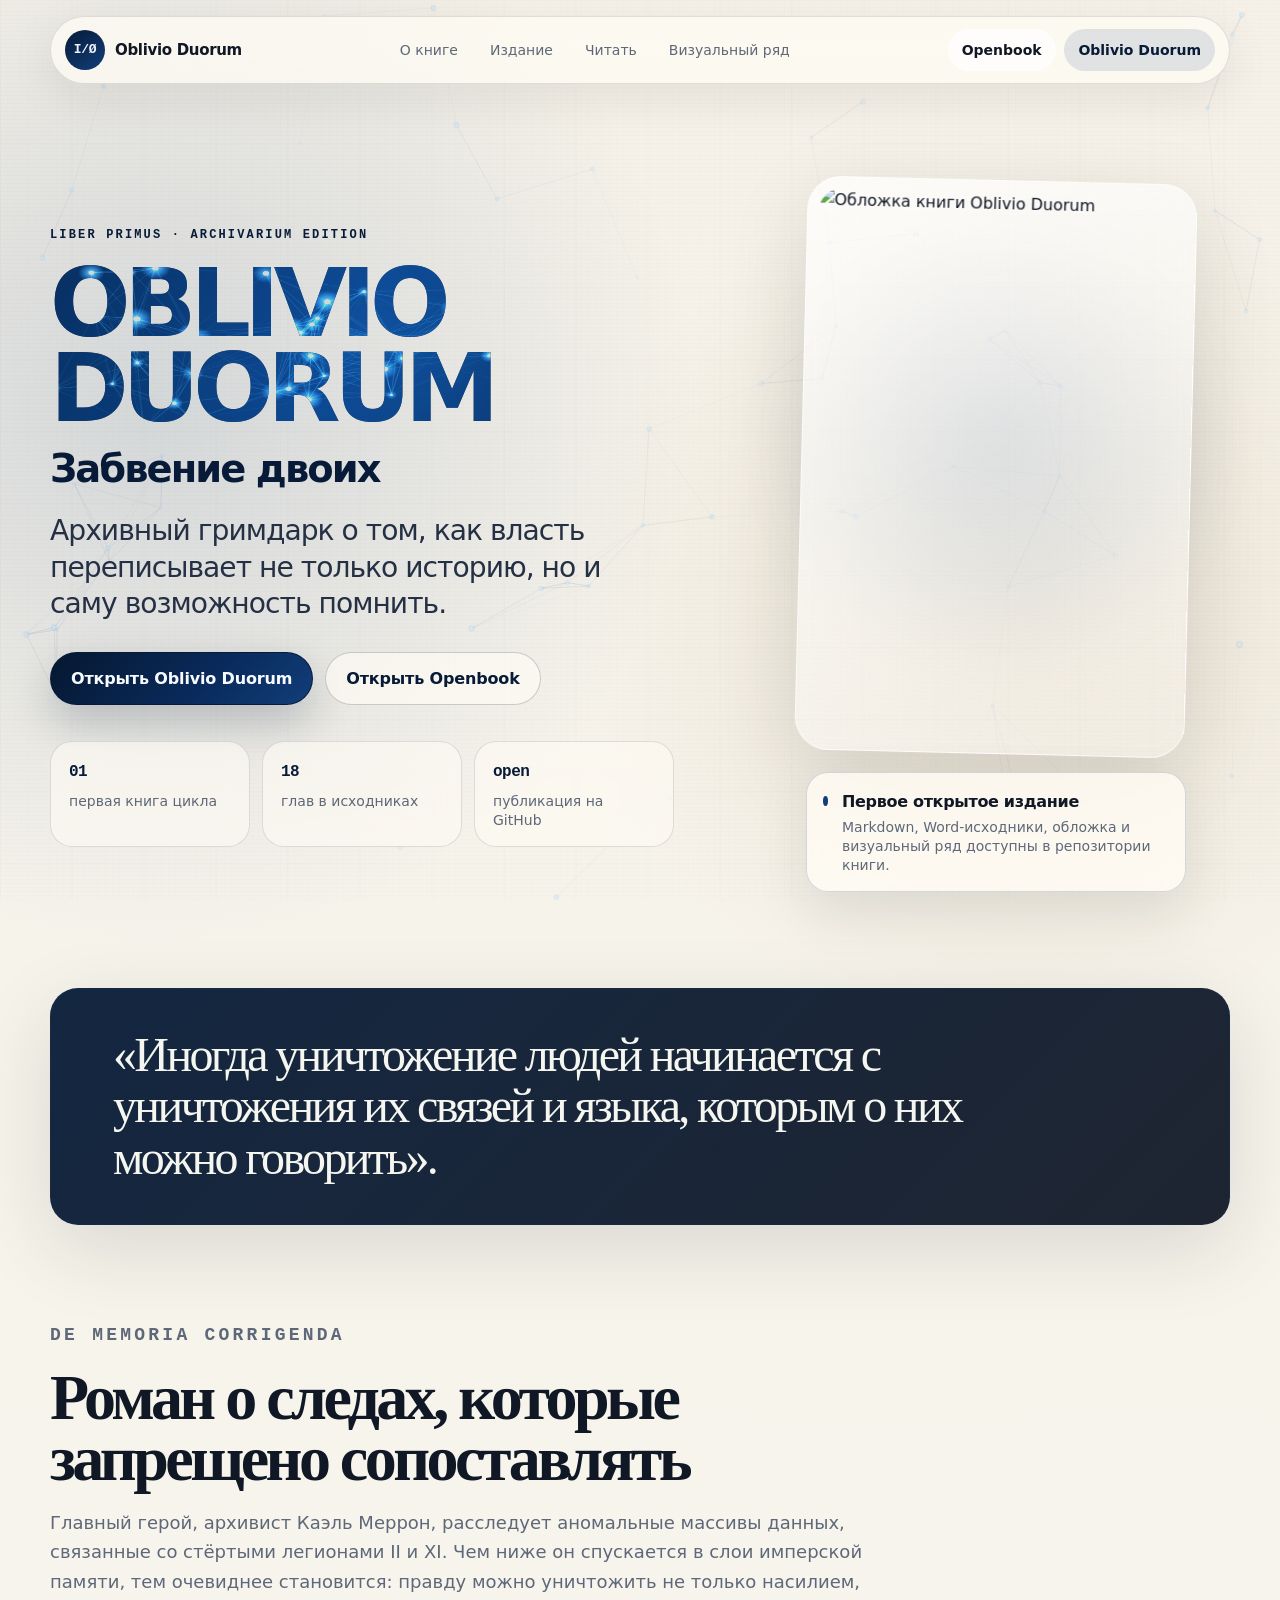
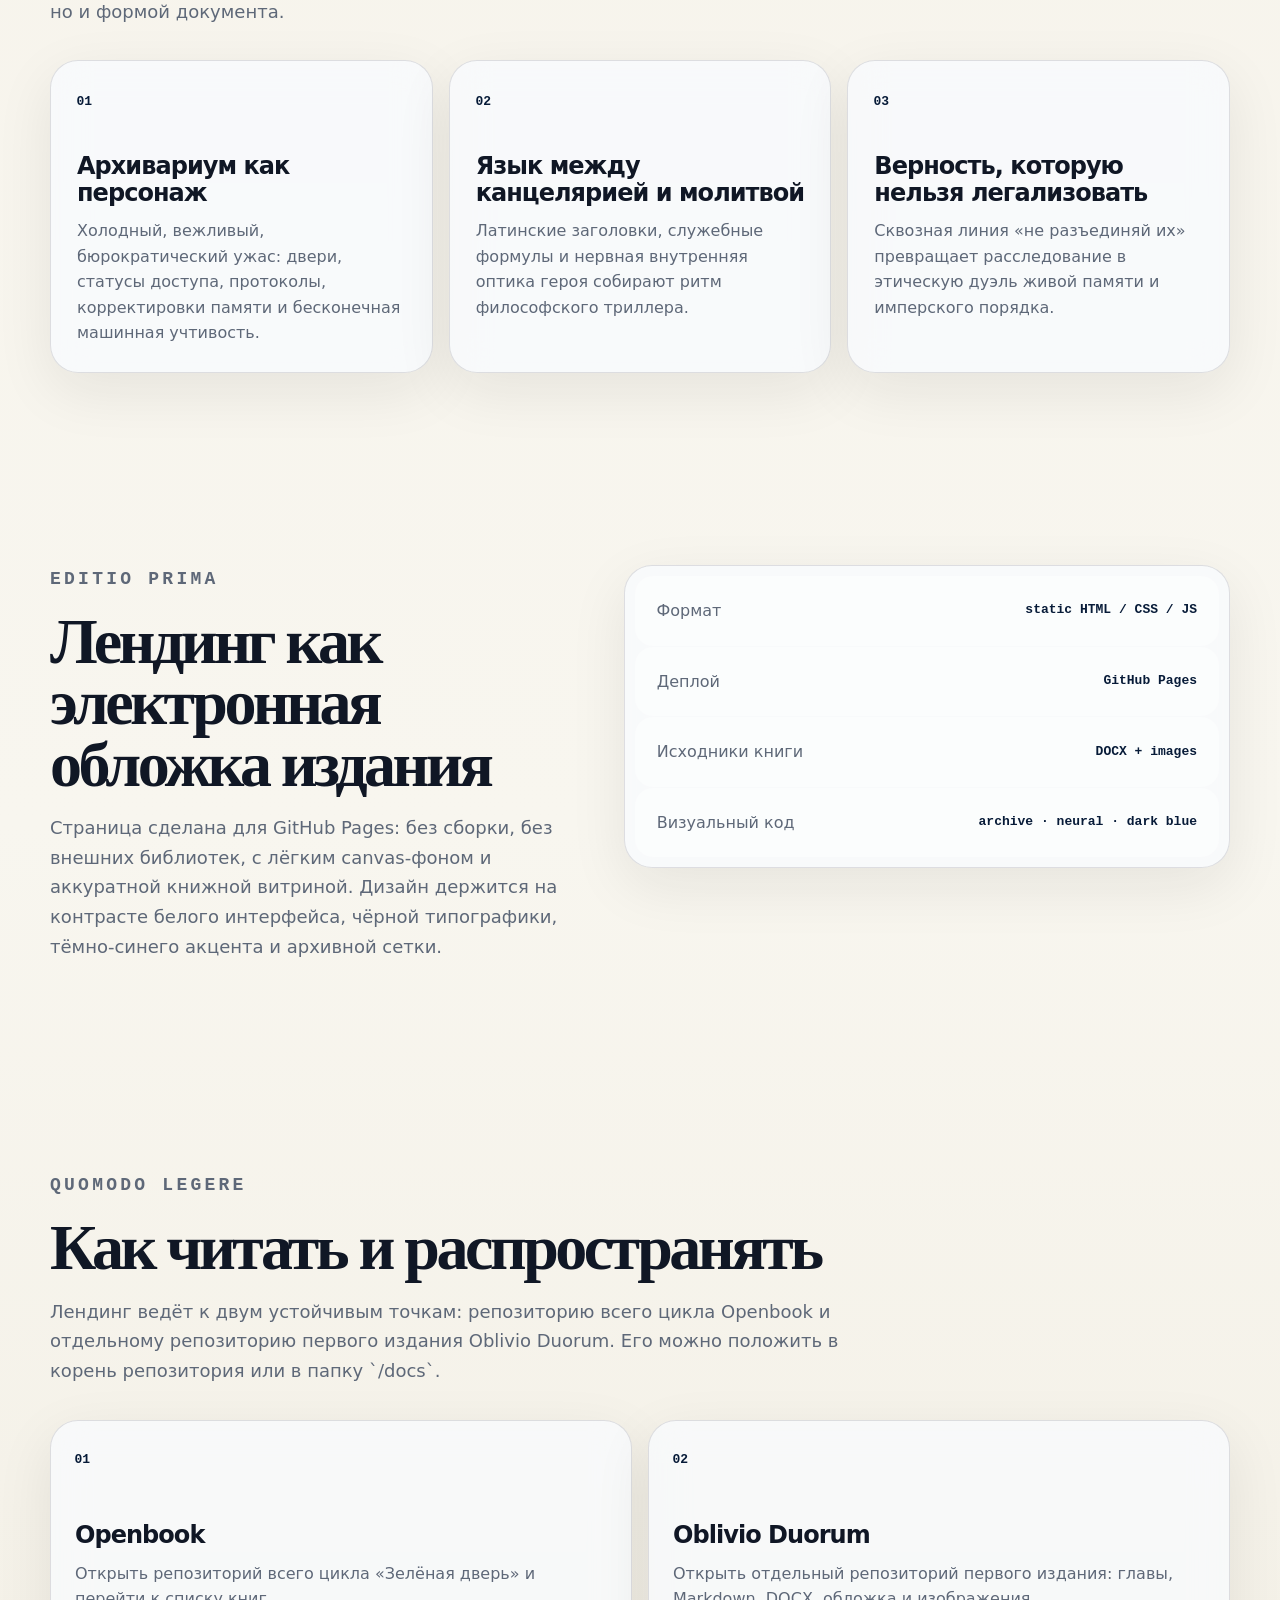
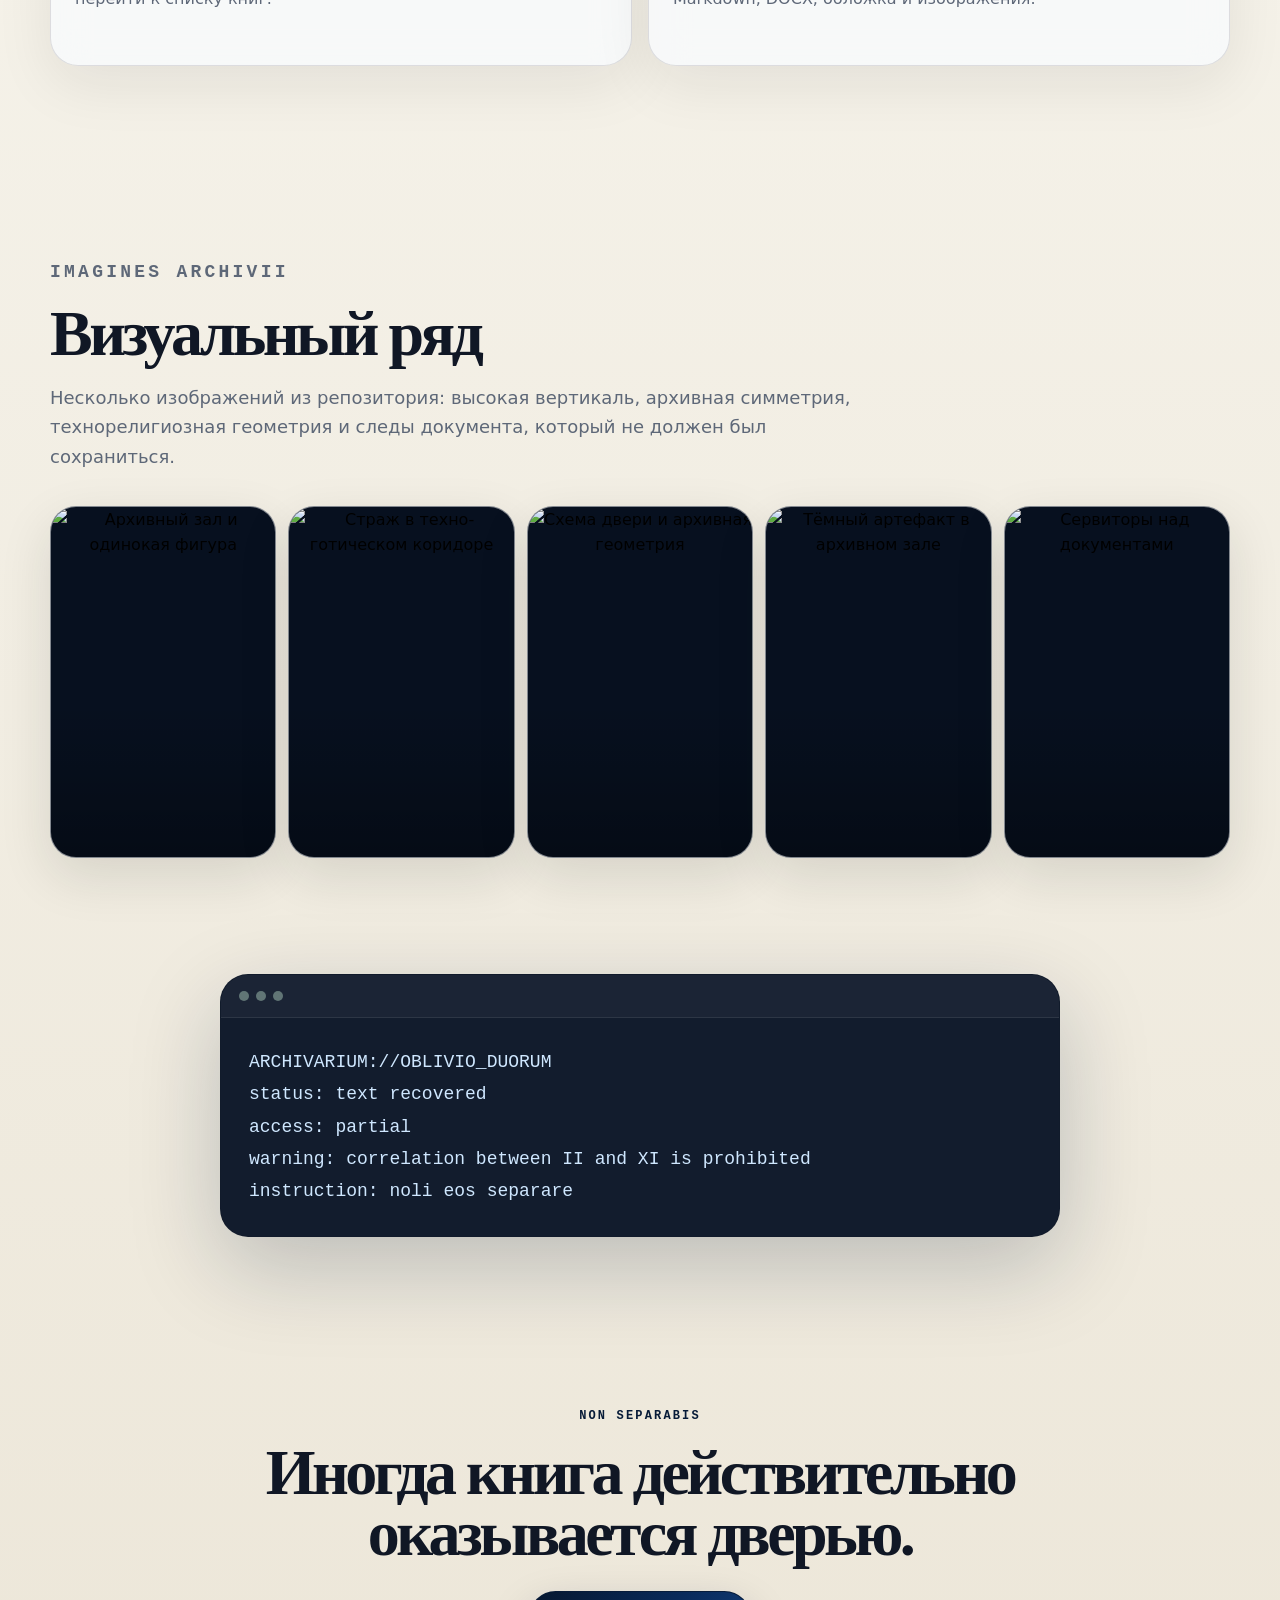
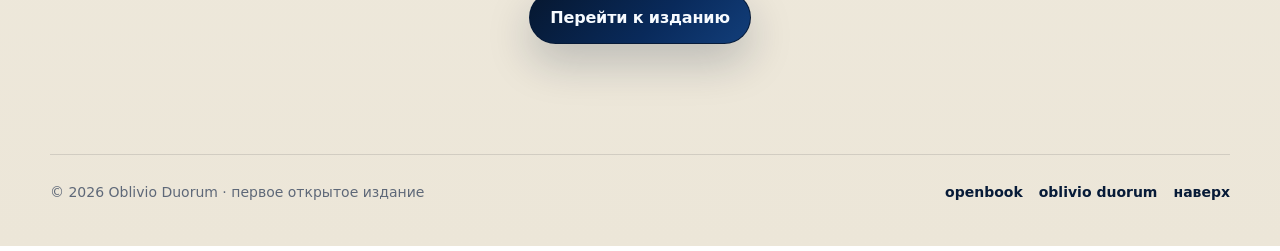
==== docs/index.html @ 6c581db9 "docs" ====
<!doctype html>
<html lang="ru">
<head>
  <meta charset="utf-8" />
  <meta name="viewport" content="width=device-width, initial-scale=1" />
  <meta name="theme-color" content="#071b38" />
  <meta name="description" content="Oblivio Duorum / Забвение двоих — первое открытое издание архивного гримдарк-романа о памяти, документах и праве быть не стёртым." />
  <meta property="og:title" content="Oblivio Duorum / Забвение двоих" />
  <meta property="og:description" content="Архивный гримдарк о том, как власть переписывает не только историю, но и саму возможность помнить." />
  <meta property="og:type" content="book" />
  <meta property="og:image" content="https://raw.githubusercontent.com/antonkurenkov/oblivio.duorum/main/df00b2c0-1dd7-4051-8844-b0e4e81df852.png" />
  <meta property="og:url" content="https://antonkurenkov.github.io/openbook/" />
  <link rel="canonical" href="https://antonkurenkov.github.io/openbook/" />
  <title>Oblivio Duorum / Забвение двоих</title>
  <link rel="preconnect" href="https://raw.githubusercontent.com" />
  <link rel="icon" href="assets/favicon.svg" type="image/svg+xml" />
  <link rel="icon" href="assets/favicon-32.png" sizes="32x32" type="image/png" />
  <link rel="apple-touch-icon" href="assets/apple-touch-icon.png" />
  <link rel="stylesheet" href="styles.css" />
  <script defer src="neural.js"></script>
  <script defer src="main.js"></script>
</head>
<body>
  <canvas id="neural-field" aria-hidden="true"></canvas>
  <div class="grain" aria-hidden="true"></div>
  <div class="scroll-progress" data-progress aria-hidden="true"></div>

  <header class="site-header" data-header>
    <a class="brand" href="#top" aria-label="Наверх">
      <span class="brand-mark">I/Ø</span>
      <span class="brand-text">Oblivio Duorum</span>
    </a>
    <nav class="nav" aria-label="Основная навигация">
      <a href="#book">О книге</a>
      <a href="#edition">Издание</a>
      <a href="#read">Читать</a>
      <a href="#visuals">Визуальный ряд</a>
    </nav>
    <div class="header-links" aria-label="Репозитории">
      <a class="header-cta secondary" href="https://github.com/antonkurenkov/openbook" target="_blank" rel="noreferrer">Openbook</a>
      <a class="header-cta" href="https://github.com/antonkurenkov/oblivio.duorum" target="_blank" rel="noreferrer">Oblivio Duorum</a>
    </div>
  </header>

  <main id="top">
    <section class="hero section-pad" aria-labelledby="hero-title">
      <div class="hero-copy reveal">
        <p class="eyebrow">Liber Primus · Archivarium Edition</p>
        <h1 id="hero-title" class="hero-title">
          <span class="title-neural-word" data-title-neural data-text="OBLIVIO DUORUM" aria-label="Oblivio Duorum">OBLIVIO DUORUM</span>
          <span class="title-translation">Забвение двоих</span>
        </h1>
        <p class="lead">Архивный гримдарк о том, как власть переписывает не только историю, но и саму возможность помнить.</p>
        <div class="hero-actions" aria-label="Действия">
          <a class="button primary" href="https://github.com/antonkurenkov/oblivio.duorum" target="_blank" rel="noreferrer">Открыть Oblivio Duorum</a>
          <a class="button ghost" href="https://github.com/antonkurenkov/openbook" target="_blank" rel="noreferrer">Открыть Openbook</a>
        </div>
        <dl class="hero-stats" aria-label="Краткие сведения">
          <div>
            <dt>01</dt>
            <dd>первая книга цикла</dd>
          </div>
          <div>
            <dt>18</dt>
            <dd>глав в исходниках</dd>
          </div>
          <div>
            <dt>open</dt>
            <dd>публикация на GitHub</dd>
          </div>
        </dl>
      </div>

      <aside class="cover-panel reveal" aria-label="Обложка и статус издания">
        <div class="cover-shell">
          <img src="https://raw.githubusercontent.com/antonkurenkov/oblivio.duorum/main/df00b2c0-1dd7-4051-8844-b0e4e81df852.png" alt="Обложка книги Oblivio Duorum" loading="eager" />
        </div>
        <div class="status-card">
          <span class="pulse" aria-hidden="true"></span>
          <div>
            <strong>Первое открытое издание</strong>
            <p>Markdown, Word-исходники, обложка и визуальный ряд доступны в репозитории книги.</p>
          </div>
        </div>
      </aside>
    </section>

    <section class="quote-strip reveal" aria-label="Ключевая формула">
      <p>«Иногда уничтожение людей начинается с уничтожения их связей и языка, которым о них можно говорить».</p>
    </section>

    <section id="book" class="section section-pad" aria-labelledby="book-title">
      <div class="section-head reveal">
        <p class="eyebrow">De memoria corrigenda</p>
        <h2 id="book-title">Роман о следах, которые запрещено сопоставлять</h2>
        <p>Главный герой, архивист Каэль Меррон, расследует аномальные массивы данных, связанные со стёртыми легионами II и XI. Чем ниже он спускается в слои имперской памяти, тем очевиднее становится: правду можно уничтожить не только насилием, но и формой документа.</p>
      </div>

      <div class="feature-grid">
        <article class="feature-card reveal">
          <span class="card-index">01</span>
          <h3>Архивариум как персонаж</h3>
          <p>Холодный, вежливый, бюрократический ужас: двери, статусы доступа, протоколы, корректировки памяти и бесконечная машинная учтивость.</p>
        </article>
        <article class="feature-card reveal">
          <span class="card-index">02</span>
          <h3>Язык между канцелярией и молитвой</h3>
          <p>Латинские заголовки, служебные формулы и нервная внутренняя оптика героя собирают ритм философского триллера.</p>
        </article>
        <article class="feature-card reveal">
          <span class="card-index">03</span>
          <h3>Верность, которую нельзя легализовать</h3>
          <p>Сквозная линия «не разъединяй их» превращает расследование в этическую дуэль живой памяти и имперского порядка.</p>
        </article>
      </div>
    </section>

    <section id="edition" class="section section-pad split" aria-labelledby="edition-title">
      <div class="reveal">
        <p class="eyebrow">Editio prima</p>
        <h2 id="edition-title">Лендинг как электронная обложка издания</h2>
        <p>Страница сделана для GitHub Pages: без сборки, без внешних библиотек, с лёгким canvas-фоном и аккуратной книжной витриной. Дизайн держится на контрасте белого интерфейса, чёрной типографики, тёмно-синего акцента и архивной сетки.</p>
      </div>
      <div class="edition-list reveal" role="list">
        <div role="listitem">
          <span>Формат</span>
          <strong>static HTML / CSS / JS</strong>
        </div>
        <div role="listitem">
          <span>Деплой</span>
          <strong>GitHub Pages</strong>
        </div>
        <div role="listitem">
          <span>Исходники книги</span>
          <strong>DOCX + images</strong>
        </div>
        <div role="listitem">
          <span>Визуальный код</span>
          <strong>archive · neural · dark blue</strong>
        </div>
      </div>
    </section>

    <section id="read" class="section section-pad" aria-labelledby="read-title">
      <div class="section-head reveal">
        <p class="eyebrow">Quomodo legere</p>
        <h2 id="read-title">Как читать и распространять</h2>
        <p>Лендинг ведёт к двум устойчивым точкам: репозиторию всего цикла Openbook и отдельному репозиторию первого издания Oblivio Duorum. Его можно положить в корень репозитория или в папку `/docs`.</p>
      </div>

      <div class="read-grid two-links">
        <a class="read-card reveal" href="https://github.com/antonkurenkov/openbook" target="_blank" rel="noreferrer">
          <span>01</span>
          <h3>Openbook</h3>
          <p>Открыть репозиторий всего цикла «Зелёная дверь» и перейти к списку книг.</p>
        </a>
        <a class="read-card reveal" href="https://github.com/antonkurenkov/oblivio.duorum" target="_blank" rel="noreferrer">
          <span>02</span>
          <h3>Oblivio Duorum</h3>
          <p>Открыть отдельный репозиторий первого издания: главы, Markdown, DOCX, обложка и изображения.</p>
        </a>
      </div>
    </section>

    <section id="visuals" class="section section-pad" aria-labelledby="visuals-title">
      <div class="section-head reveal">
        <p class="eyebrow">Imagines archivii</p>
        <h2 id="visuals-title">Визуальный ряд</h2>
        <p>Несколько изображений из репозитория: высокая вертикаль, архивная симметрия, технорелигиозная геометрия и следы документа, который не должен был сохраниться.</p>
      </div>

      <div class="gallery" aria-label="Галерея иллюстраций">
        <button class="gallery-item reveal" data-image="https://raw.githubusercontent.com/antonkurenkov/oblivio.duorum/main/images/new/01.jpg" aria-label="Открыть иллюстрацию 1">
          <img src="https://raw.githubusercontent.com/antonkurenkov/oblivio.duorum/main/images/new/01.jpg" alt="Архивный зал и одинокая фигура" loading="lazy" />
        </button>
        <button class="gallery-item reveal" data-image="https://raw.githubusercontent.com/antonkurenkov/oblivio.duorum/main/images/new/05.jpg" aria-label="Открыть иллюстрацию 2">
          <img src="https://raw.githubusercontent.com/antonkurenkov/oblivio.duorum/main/images/new/05.jpg" alt="Страж в техно-готическом коридоре" loading="lazy" />
        </button>
        <button class="gallery-item reveal" data-image="https://raw.githubusercontent.com/antonkurenkov/oblivio.duorum/main/images/new/10.jpg" aria-label="Открыть иллюстрацию 3">
          <img src="https://raw.githubusercontent.com/antonkurenkov/oblivio.duorum/main/images/new/10.jpg" alt="Схема двери и архивная геометрия" loading="lazy" />
        </button>
        <button class="gallery-item reveal" data-image="https://raw.githubusercontent.com/antonkurenkov/oblivio.duorum/main/images/new/12.jpg" aria-label="Открыть иллюстрацию 4">
          <img src="https://raw.githubusercontent.com/antonkurenkov/oblivio.duorum/main/images/new/12.jpg" alt="Тёмный артефакт в архивном зале" loading="lazy" />
        </button>
        <button class="gallery-item reveal" data-image="https://raw.githubusercontent.com/antonkurenkov/oblivio.duorum/main/images/new/16.jpg" aria-label="Открыть иллюстрацию 5">
          <img src="https://raw.githubusercontent.com/antonkurenkov/oblivio.duorum/main/images/new/16.jpg" alt="Сервиторы над документами" loading="lazy" />
        </button>
      </div>
    </section>

    <section class="terminal-section section-pad reveal" aria-label="Архивная консоль">
      <div class="terminal-card">
        <div class="terminal-top"><span></span><span></span><span></span></div>
        <pre aria-label="Текстовый фрагмент интерфейса"><code>ARCHIVARIUM://OBLIVIO_DUORUM
status: text recovered
access: partial
warning: correlation between II and XI is prohibited
instruction: noli eos separare</code></pre>
      </div>
    </section>

    <section class="final-cta section-pad reveal" aria-labelledby="final-title">
      <p class="eyebrow">Non separabis</p>
      <h2 id="final-title">Иногда книга действительно оказывается дверью.</h2>
      <a class="button primary" href="https://github.com/antonkurenkov/oblivio.duorum" target="_blank" rel="noreferrer">Перейти к изданию</a>
    </section>
  </main>

  <footer class="site-footer">
    <p>© <span data-year></span> Oblivio Duorum · первое открытое издание</p>
    <div>
      <a href="https://github.com/antonkurenkov/openbook" target="_blank" rel="noreferrer">openbook</a>
      <a href="https://github.com/antonkurenkov/oblivio.duorum" target="_blank" rel="noreferrer">oblivio duorum</a>
      <a href="#top">наверх</a>
    </div>
  </footer>

  <dialog class="image-dialog" data-dialog aria-label="Просмотр иллюстрации">
    <button class="dialog-close" data-dialog-close aria-label="Закрыть">×</button>
    <img data-dialog-image alt="Увеличенная иллюстрация" />
  </dialog>
</body>
</html>
---- docs/styles.css ----
:root {
  color-scheme: light;
  --bg: #f5f1e8;
  --bg-2: #ece6d8;
  --ink: #101725;
  --muted: #5e6878;
  --line: rgba(16, 23, 37, .12);
  --line-strong: rgba(16, 23, 37, .2);
  --card: rgba(249, 251, 255, .74);
  --card-solid: #f9fbff;
  --blue: #123e7a;
  --blue-deep: #071b38;
  --blue-mid: #0b2e63;
  --blue-bright: #55b8ff;
  --blue-soft: rgba(18, 62, 122, .12);
  --violet: #7e6cff;
  --gold: #a6844a;
  --shadow: 0 24px 80px rgba(24, 31, 26, .13);
  --radius: 28px;
  --radius-sm: 18px;
  --max: 1180px;
  --mono: ui-monospace, SFMono-Regular, Menlo, Monaco, Consolas, "Liberation Mono", monospace;
  --sans: Inter, ui-sans-serif, system-ui, -apple-system, BlinkMacSystemFont, "Segoe UI", sans-serif;
  --serif: Georgia, "Times New Roman", serif;
}

* { box-sizing: border-box; }
html { scroll-behavior: smooth; }
body {
  margin: 0;
  min-height: 100vh;
  background:
    radial-gradient(circle at 12% 8%, rgba(18, 62, 122, .15), transparent 34rem),
    radial-gradient(circle at 80% 12%, rgba(166, 132, 74, .14), transparent 28rem),
    linear-gradient(180deg, var(--bg) 0%, #f8f6ef 48%, var(--bg-2) 100%);
  color: var(--ink);
  font-family: var(--sans);
  line-height: 1.6;
  overflow-x: hidden;
}

a { color: inherit; text-decoration: none; }
img { max-width: 100%; display: block; }
button, input { font: inherit; }

#neural-field {
  position: fixed;
  inset: 0;
  width: 100vw;
  height: 100vh;
  z-index: -2;
  opacity: .72;
  pointer-events: none;
}

.grain {
  position: fixed;
  inset: 0;
  z-index: -1;
  pointer-events: none;
  opacity: .22;
  background-image:
    repeating-linear-gradient(0deg, rgba(16,23,37,.04), rgba(16,23,37,.04) 1px, transparent 1px, transparent 4px),
    repeating-linear-gradient(90deg, rgba(16,23,37,.025), rgba(16,23,37,.025) 1px, transparent 1px, transparent 7px);
  mix-blend-mode: multiply;
}

.scroll-progress {
  position: fixed;
  top: 0;
  left: 0;
  width: 0;
  height: 3px;
  z-index: 50;
  background: linear-gradient(90deg, var(--blue-deep), var(--blue-bright), var(--violet));
}

.site-header {
  position: sticky;
  top: 0;
  z-index: 40;
  display: flex;
  align-items: center;
  justify-content: space-between;
  gap: 22px;
  width: min(calc(100% - 32px), var(--max));
  margin: 16px auto 0;
  padding: 12px 14px;
  border: 1px solid var(--line);
  border-radius: 999px;
  background: rgba(255, 252, 244, .72);
  box-shadow: 0 14px 48px rgba(24,31,26,.08);
  backdrop-filter: blur(18px);
  transition: transform .25s ease, background .25s ease, border-color .25s ease;
}

.site-header.is-compact {
  background: rgba(255, 252, 244, .9);
  border-color: rgba(18,62,122,.18);
}

.brand {
  display: inline-flex;
  align-items: center;
  gap: 10px;
  min-width: max-content;
  font-weight: 750;
  letter-spacing: -.02em;
}
.brand-mark {
  display: inline-grid;
  place-items: center;
  width: 40px;
  height: 40px;
  border-radius: 999px;
  background: linear-gradient(145deg, var(--blue-deep), var(--blue));
  color: #eaf3ff;
  font-family: var(--mono);
  font-size: 13px;
}
.brand-text { font-size: 15px; }

.nav {
  display: flex;
  align-items: center;
  justify-content: center;
  gap: 4px;
  flex: 1;
}
.nav a,
.header-cta {
  padding: 10px 14px;
  border-radius: 999px;
  color: var(--muted);
  font-size: 14px;
  transition: color .2s ease, background .2s ease;
}
.nav a:hover,
.nav a.is-active,
.header-cta:hover {
  color: var(--ink);
  background: rgba(16, 23, 37, .06);
}
.header-cta {
  color: var(--blue-deep);
  background: var(--blue-soft);
  font-weight: 700;
}

.section-pad {
  width: min(calc(100% - 36px), var(--max));
  margin: 0 auto;
  padding: 96px 0;
}

.hero {
  min-height: calc(100vh - 78px);
  display: grid;
  grid-template-columns: 1.04fr .78fr;
  gap: clamp(36px, 7vw, 88px);
  align-items: center;
}

.eyebrow {
  margin: 0 0 16px;
  color: var(--blue-deep);
  font-family: var(--mono);
  font-size: 12px;
  font-weight: 700;
  letter-spacing: .18em;
  text-transform: uppercase;
}

h1, h2, h3, p { margin-top: 0; }
h1 {
  margin-bottom: 24px;
  text-wrap: balance;
}
.hero-title {
  display: grid;
  gap: 18px;
  align-items: start;
}
.title-neural-word {
  --title-neural-texture: radial-gradient(circle at 28% 44%, rgba(245, 251, 255, .72), transparent 1.2px),
    linear-gradient(115deg, rgba(7, 27, 56, .92), rgba(18, 62, 122, .98) 46%, rgba(7, 27, 56, .95));
  position: relative;
  display: inline-block;
  width: fit-content;
  max-width: 100%;
  color: var(--blue-deep);
  font-family: var(--sans);
  font-size: clamp(42px, 7.4vw, 96px);
  font-weight: 880;
  line-height: .9;
  letter-spacing: -.065em;
  text-transform: uppercase;
  isolation: isolate;
  cursor: default;
}
.title-neural-word::after {
  content: attr(data-text);
  position: absolute;
  inset: 0;
  color: transparent;
  background-image: var(--title-neural-texture);
  background-size: 100% 100%;
  background-position: center;
  -webkit-background-clip: text;
  background-clip: text;
  opacity: .82;
  filter: saturate(1.35) brightness(1.12);
  mix-blend-mode: screen;
  pointer-events: none;
}
.title-neural-word:hover,
.title-neural-word:focus-visible {
  color: var(--blue-deep);
  outline: none;
}

.title-translation {
  display: block;
  font-family: var(--sans);
  font-size: clamp(24px, 3vw, 42px);
  line-height: 1.05;
  letter-spacing: -.05em;
  color: var(--blue-deep);
}

.lead {
  max-width: 680px;
  margin-bottom: 30px;
  color: #253044;
  font-size: clamp(20px, 2.2vw, 30px);
  line-height: 1.28;
  letter-spacing: -.035em;
}

.hero-actions {
  display: flex;
  flex-wrap: wrap;
  gap: 12px;
  margin-bottom: 36px;
}
.button {
  display: inline-flex;
  align-items: center;
  justify-content: center;
  min-height: 48px;
  padding: 13px 20px;
  border: 1px solid var(--line-strong);
  border-radius: 999px;
  font-weight: 760;
  letter-spacing: -.01em;
  transition: transform .2s ease, box-shadow .2s ease, background .2s ease, border-color .2s ease;
}
.button:hover { transform: translateY(-2px); }
.button.primary {
  border-color: rgba(7, 27, 56, .92);
  background: linear-gradient(135deg, #06172f, #092a5b 58%, #123e7a);
  color: #f7fbff;
  box-shadow: 0 18px 44px rgba(7, 27, 56, .22);
}
.button.ghost {
  background: rgba(255, 252, 244, .66);
  color: var(--blue-deep);
}
.button.ghost:hover { border-color: rgba(18,62,122,.38); box-shadow: 0 14px 34px rgba(24,31,26,.08); }

.hero-stats {
  display: grid;
  grid-template-columns: repeat(3, minmax(0, 1fr));
  gap: 12px;
  max-width: 680px;
  margin: 0;
}
.hero-stats div {
  padding: 18px 18px 16px;
  border: 1px solid var(--line);
  border-radius: 22px;
  background: rgba(255, 252, 244, .58);
  backdrop-filter: blur(14px);
}
.hero-stats dt {
  margin-bottom: 6px;
  font-family: var(--mono);
  color: var(--blue-deep);
  font-weight: 800;
  letter-spacing: -.03em;
}
.hero-stats dd {
  margin: 0;
  color: var(--muted);
  font-size: 14px;
  line-height: 1.35;
}

.cover-panel {
  position: relative;
  display: grid;
  gap: 18px;
  justify-items: center;
}
.cover-panel::before {
  content: "";
  position: absolute;
  inset: 8% -8% auto -8%;
  height: 58%;
  border-radius: 50%;
  background: radial-gradient(circle, rgba(18,62,122,.22), transparent 68%);
  filter: blur(24px);
  z-index: -1;
}
.cover-shell {
  width: min(390px, 82vw);
  padding: 10px;
  border: 1px solid rgba(255,255,255,.72);
  border-radius: 34px;
  background: linear-gradient(145deg, rgba(255,255,255,.74), rgba(255,255,255,.18));
  box-shadow: var(--shadow);
  transform: rotate(1.4deg);
}
.cover-shell img {
  aspect-ratio: 2 / 3;
  width: 100%;
  object-fit: cover;
  border-radius: 26px;
  box-shadow: inset 0 0 0 1px rgba(255,255,255,.12);
}
.status-card {
  display: flex;
  align-items: flex-start;
  gap: 14px;
  width: min(380px, 86vw);
  padding: 16px;
  border: 1px solid rgba(18,62,122,.18);
  border-radius: 22px;
  background: rgba(255,252,244,.84);
  box-shadow: 0 20px 54px rgba(24,31,26,.10);
  backdrop-filter: blur(16px);
}
.status-card strong { display: block; margin-bottom: 3px; letter-spacing: -.02em; }
.status-card p { margin: 0; color: var(--muted); font-size: 14px; line-height: 1.35; }
.pulse {
  width: 10px;
  height: 10px;
  margin-top: 7px;
  border-radius: 50%;
  background: var(--blue);
  box-shadow: 0 0 0 0 rgba(18,62,122,.35);
  animation: pulse 2s infinite;
}

.quote-strip {
  width: min(calc(100% - 36px), var(--max));
  margin: 0 auto;
  padding: 40px clamp(22px, 5vw, 62px);
  border: 1px solid rgba(18,62,122,.18);
  border-radius: var(--radius);
  background:
    linear-gradient(135deg, rgba(7,27,56,.95), rgba(16,23,37,.94)),
    radial-gradient(circle at 80% 10%, rgba(255,255,255,.12), transparent 28rem);
  color: #f4f6ef;
  box-shadow: var(--shadow);
}
.quote-strip p {
  max-width: 940px;
  margin: 0;
  font-family: var(--serif);
  font-size: clamp(26px, 4vw, 48px);
  line-height: 1.08;
  letter-spacing: -.055em;
}

.section { position: relative; }
.section-head {
  max-width: 820px;
  margin-bottom: 34px;
}
.section-head h2,
.split h2,
.final-cta h2 {
  margin-bottom: 18px;
  font-family: var(--serif);
  font-size: clamp(36px, 5vw, 72px);
  line-height: .96;
  letter-spacing: -.055em;
  text-wrap: balance;
}
.section-head p,
.split p {
  color: var(--muted);
  font-size: 18px;
  line-height: 1.65;
}

.feature-grid,
.read-grid {
  display: grid;
  grid-template-columns: repeat(3, minmax(0, 1fr));
  gap: 16px;
}
.feature-card,
.read-card,
.edition-list,
.terminal-card {
  border: 1px solid var(--line);
  background: var(--card);
  box-shadow: 0 18px 58px rgba(24,31,26,.08);
  backdrop-filter: blur(18px);
}
.feature-card {
  min-height: 310px;
  padding: 26px;
  border-radius: var(--radius);
}
.card-index,
.read-card span {
  display: inline-flex;
  margin-bottom: 40px;
  font-family: var(--mono);
  color: var(--blue-deep);
  font-size: 13px;
  font-weight: 850;
}
.feature-card h3,
.read-card h3 {
  margin-bottom: 12px;
  font-size: 24px;
  line-height: 1.1;
  letter-spacing: -.04em;
}
.feature-card p,
.read-card p {
  margin: 0;
  color: var(--muted);
}

.split {
  display: grid;
  grid-template-columns: .9fr 1fr;
  gap: 28px;
  align-items: start;
}
.edition-list {
  display: grid;
  gap: 1px;
  padding: 10px;
  border-radius: var(--radius);
  overflow: hidden;
}
.edition-list div {
  display: flex;
  align-items: center;
  justify-content: space-between;
  gap: 18px;
  padding: 22px;
  border-radius: 18px;
  background: rgba(255,255,255,.38);
}
.edition-list span {
  color: var(--muted);
}
.edition-list strong {
  font-family: var(--mono);
  font-size: 13px;
  text-align: right;
  color: var(--blue-deep);
}

.read-card {
  display: block;
  min-height: 246px;
  padding: 24px;
  border-radius: var(--radius);
  transition: transform .2s ease, border-color .2s ease, background .2s ease;
}
.read-card:hover {
  transform: translateY(-4px);
  border-color: rgba(18,62,122,.32);
  background: rgba(255,252,244,.9);
}
.read-card span { margin-bottom: 52px; }

.gallery {
  display: grid;
  grid-template-columns: repeat(5, minmax(0, 1fr));
  gap: 12px;
}
.gallery-item {
  position: relative;
  min-height: 350px;
  padding: 0;
  overflow: hidden;
  border: 1px solid rgba(255,255,255,.5);
  border-radius: 26px;
  background: #07101f;
  box-shadow: 0 18px 52px rgba(24,31,26,.12);
  cursor: zoom-in;
}
.gallery-item::after {
  content: "";
  position: absolute;
  inset: 0;
  background: linear-gradient(180deg, transparent 56%, rgba(0,0,0,.42));
  opacity: .72;
  transition: opacity .2s ease;
}
.gallery-item:hover::after { opacity: .2; }
.gallery-item img {
  width: 100%;
  height: 100%;
  min-height: 350px;
  object-fit: cover;
  filter: saturate(.86) contrast(1.04);
  transition: transform .35s ease, filter .35s ease;
}
.gallery-item:hover img {
  transform: scale(1.04);
  filter: saturate(.98) contrast(1.08);
}

.terminal-section { padding-top: 20px; }
.terminal-card {
  max-width: 840px;
  margin: 0 auto;
  border-radius: var(--radius);
  overflow: hidden;
  background: rgba(6, 17, 35, .95);
  color: #cfe7ff;
  box-shadow: 0 30px 90px rgba(7, 27, 56, .22);
}
.terminal-top {
  display: flex;
  gap: 7px;
  padding: 16px 18px;
  border-bottom: 1px solid rgba(255,255,255,.08);
  background: rgba(255,255,255,.04);
}
.terminal-top span {
  width: 10px;
  height: 10px;
  border-radius: 50%;
  background: rgba(203,238,216,.4);
}
.terminal-card pre {
  margin: 0;
  padding: 28px;
  white-space: pre-wrap;
  font-family: var(--mono);
  font-size: clamp(14px, 2vw, 18px);
  line-height: 1.8;
}

.final-cta {
  text-align: center;
  padding-top: 74px;
  padding-bottom: 110px;
}
.final-cta h2 {
  max-width: 760px;
  margin: 0 auto 26px;
}

.site-footer {
  display: flex;
  align-items: center;
  justify-content: space-between;
  gap: 20px;
  width: min(calc(100% - 36px), var(--max));
  margin: 0 auto;
  padding: 26px 0 42px;
  border-top: 1px solid var(--line);
  color: var(--muted);
  font-size: 14px;
}
.site-footer p { margin: 0; }
.site-footer div { display: flex; gap: 16px; flex-wrap: wrap; }
.site-footer a { color: var(--blue-deep); font-weight: 700; }

.image-dialog {
  width: min(920px, calc(100vw - 32px));
  max-height: calc(100vh - 32px);
  padding: 12px;
  border: 1px solid rgba(255,255,255,.2);
  border-radius: 28px;
  background: rgba(6, 12, 24, .94);
  box-shadow: 0 28px 100px rgba(0,0,0,.45);
}
.image-dialog::backdrop { background: rgba(5, 9, 18, .68); backdrop-filter: blur(7px); }
.image-dialog img {
  max-height: calc(100vh - 82px);
  margin: 0 auto;
  border-radius: 20px;
  object-fit: contain;
}
.dialog-close {
  position: absolute;
  top: 14px;
  right: 14px;
  width: 40px;
  height: 40px;
  border: 1px solid rgba(255,255,255,.18);
  border-radius: 50%;
  background: rgba(0,0,0,.38);
  color: #fff;
  cursor: pointer;
}

.reveal {
  opacity: 0;
  transform: translateY(22px);
  transition: opacity .65s ease, transform .65s ease;
}
.reveal.is-visible { opacity: 1; transform: translateY(0); }

@keyframes pulse {
  0% { box-shadow: 0 0 0 0 rgba(18,62,122,.36); }
  70% { box-shadow: 0 0 0 10px rgba(18,62,122,0); }
  100% { box-shadow: 0 0 0 0 rgba(18,62,122,0); }
}

@media (prefers-reduced-motion: reduce) {
  *, *::before, *::after { animation-duration: .001ms !important; animation-iteration-count: 1 !important; scroll-behavior: auto !important; transition-duration: .001ms !important; }
  #neural-field { display: none; }
  .reveal { opacity: 1; transform: none; }
}

@media (max-width: 920px) {
  .site-header { border-radius: 28px; align-items: flex-start; flex-wrap: wrap; }
  .nav { order: 3; flex-basis: 100%; justify-content: flex-start; overflow-x: auto; padding: 2px 0; }
  .hero, .split { grid-template-columns: 1fr; }
  .hero { min-height: auto; padding-top: 72px; }
  .feature-grid, .read-grid { grid-template-columns: 1fr; }
  .feature-card { min-height: 0; }
  .card-index, .read-card span { margin-bottom: 28px; }
  .gallery { grid-template-columns: repeat(2, minmax(0, 1fr)); }
  .gallery-item, .gallery-item img { min-height: 320px; }
}

@media (max-width: 620px) {
  .title-neural-word { font-size: clamp(38px, 14vw, 58px); letter-spacing: -.06em; }
  .section-pad { width: min(calc(100% - 28px), var(--max)); padding: 70px 0; }
  .site-header { width: min(calc(100% - 20px), var(--max)); margin-top: 10px; }
  .brand-text { display: none; }
  .header-cta { margin-left: auto; }
  .nav a { padding: 8px 10px; font-size: 13px; }
  .hero-stats { grid-template-columns: 1fr; }
  .cover-shell { transform: none; }
  .section-head h2, .split h2, .final-cta h2 { letter-spacing: -.045em; }
  .edition-list div { align-items: flex-start; flex-direction: column; gap: 6px; }
  .edition-list strong { text-align: left; }
  .gallery { grid-template-columns: 1fr; }
  .site-footer { align-items: flex-start; flex-direction: column; }
}

/* Canonical repository link cluster. */
.header-links {
  align-items: center;
  display: flex;
  gap: 0.55rem;
}

.header-cta.secondary {
  background: rgba(255, 255, 255, 0.72);
  color: var(--ink);
}

.read-grid.two-links {
  grid-template-columns: repeat(2, minmax(0, 1fr));
}

@media (max-width: 720px) {
  .header-links {
    grid-column: 1 / -1;
    justify-content: center;
    width: 100%;
  }

  .read-grid.two-links {
    grid-template-columns: 1fr;
  }
}

@media (max-width: 620px) {
  .header-links .header-cta {
    margin-left: 0;
  }
}
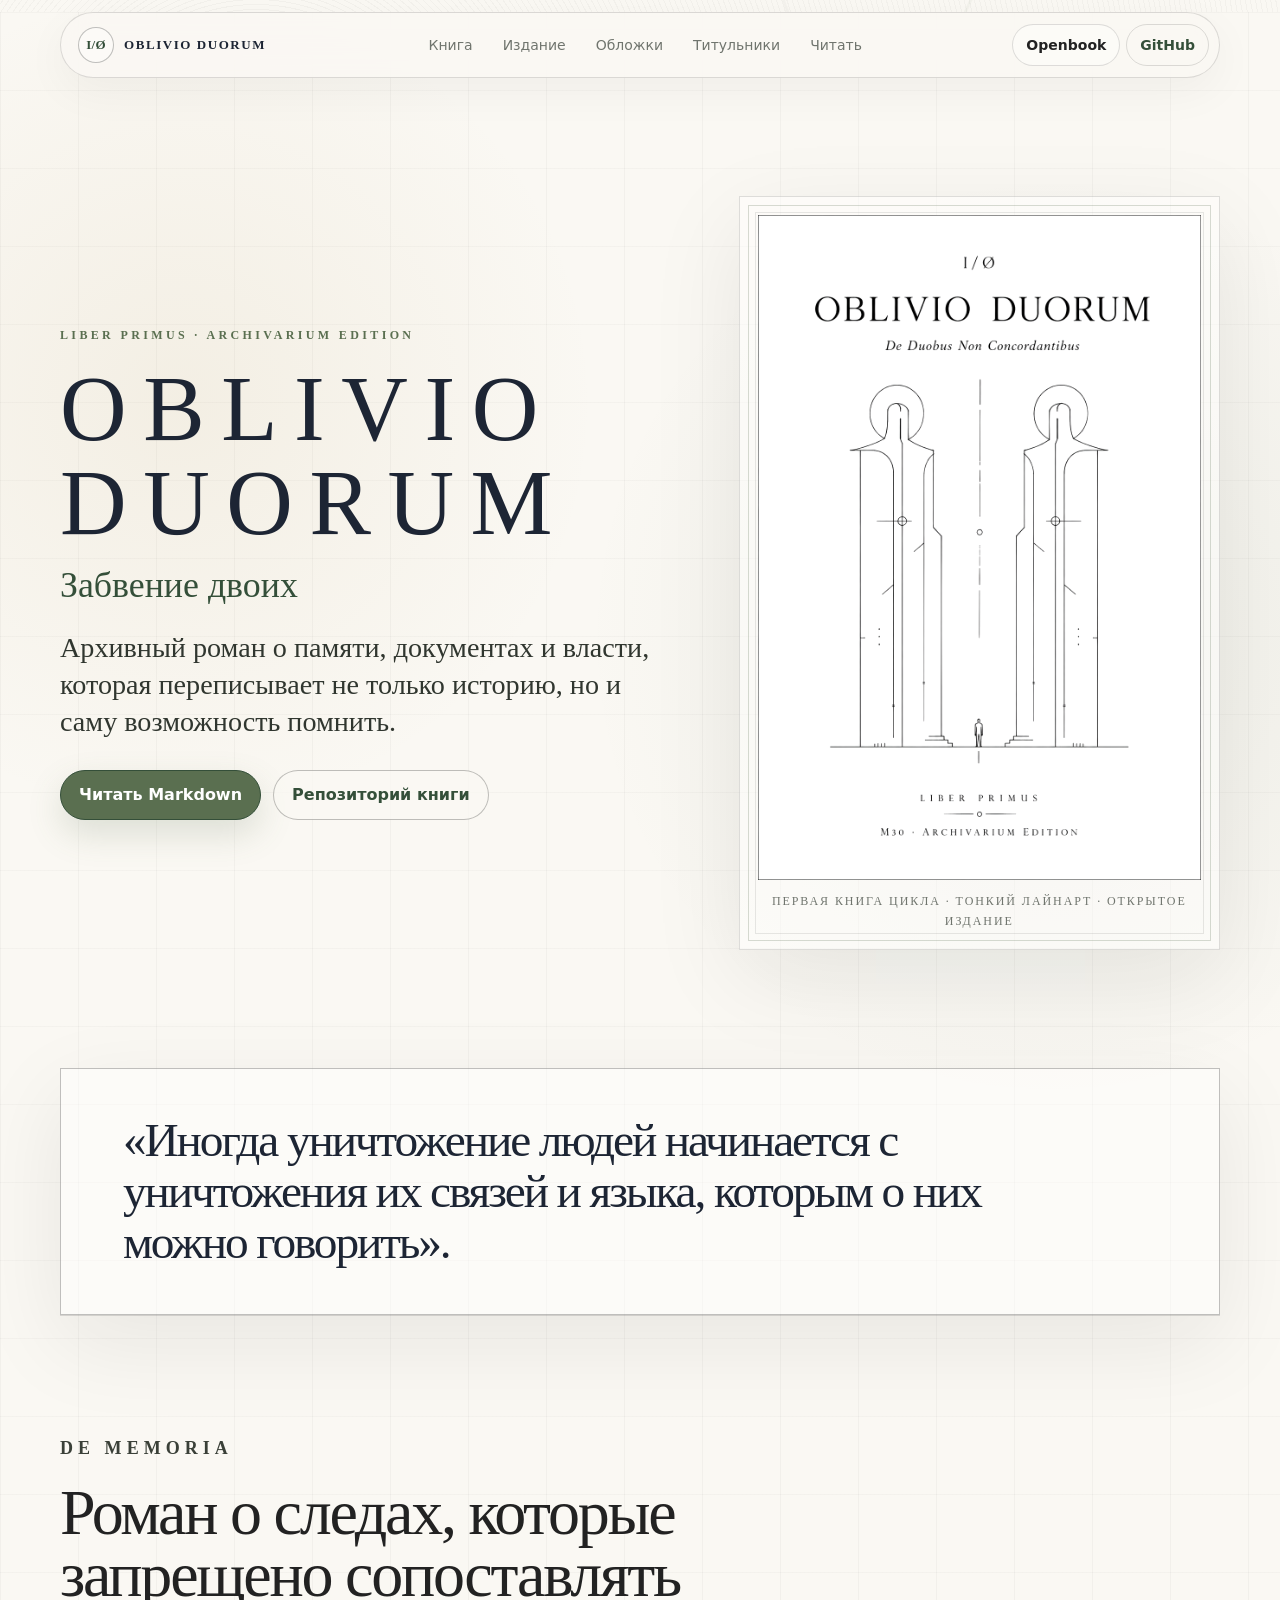
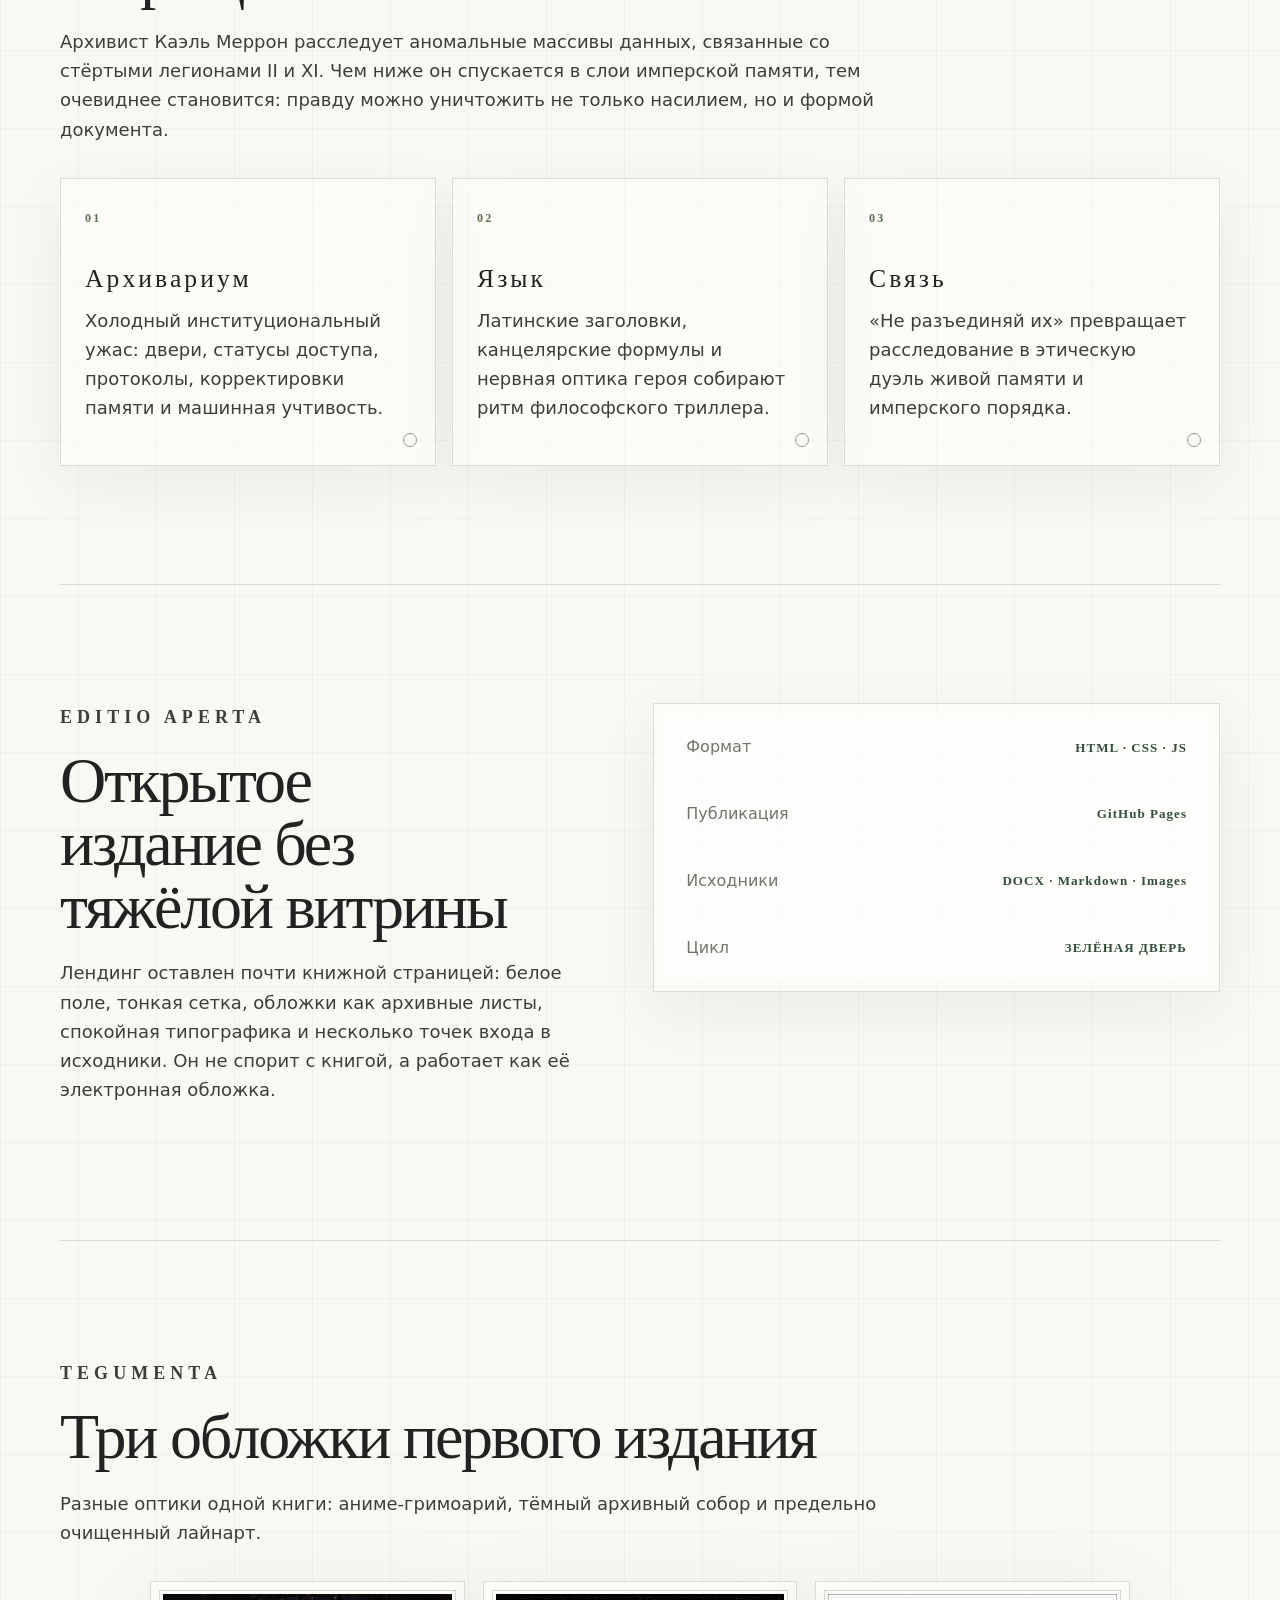
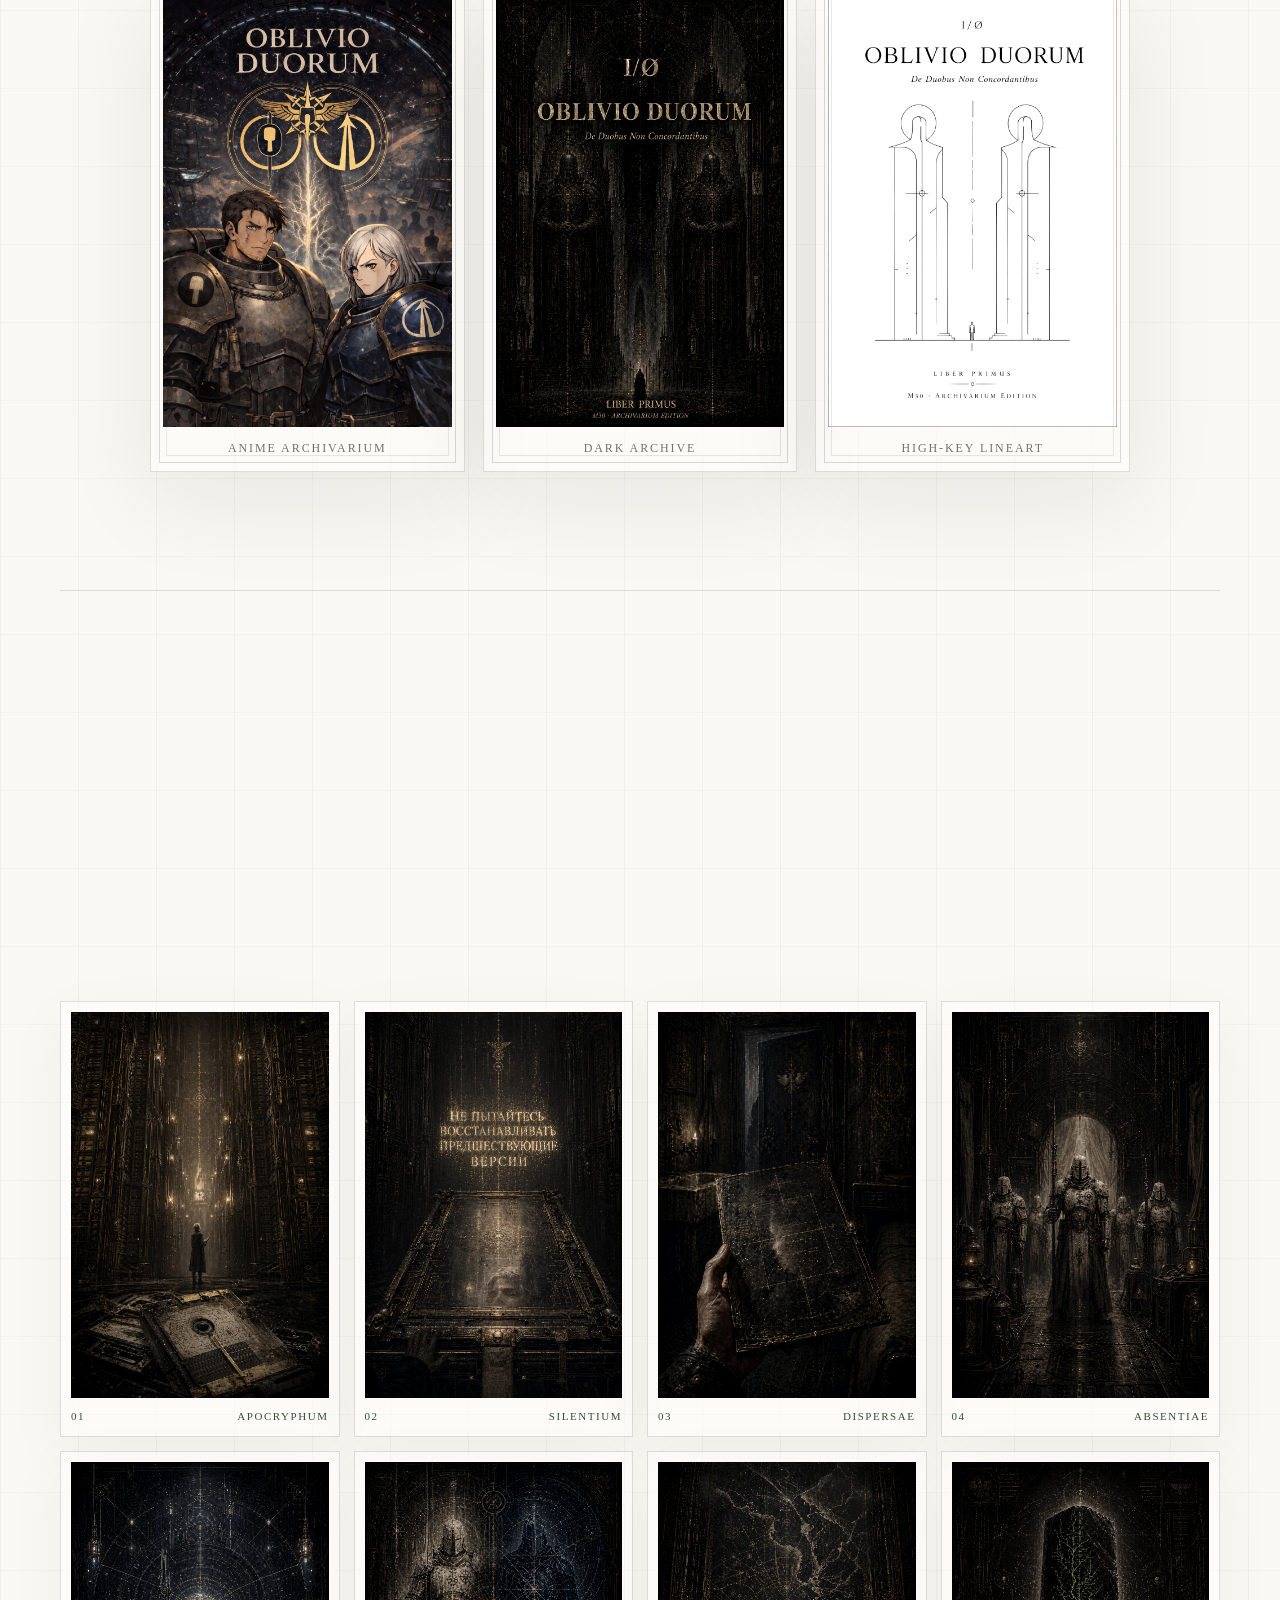
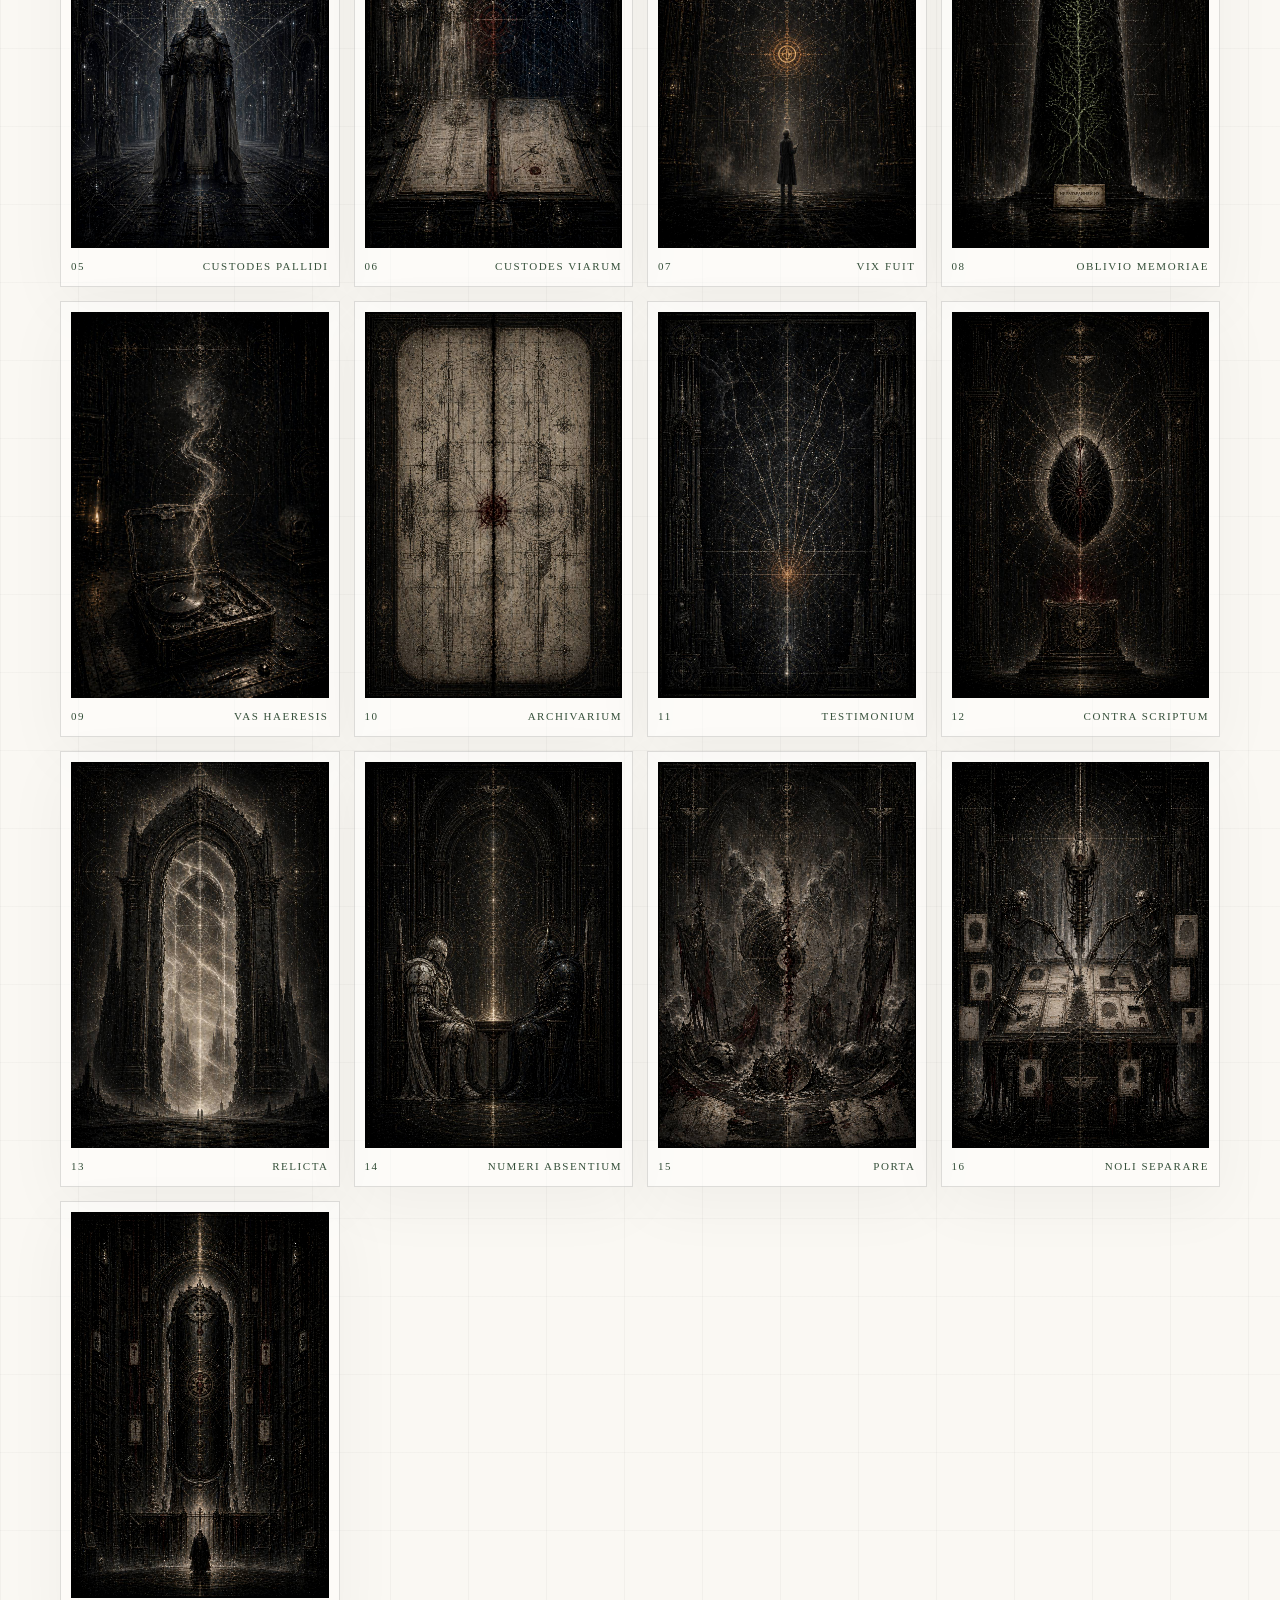
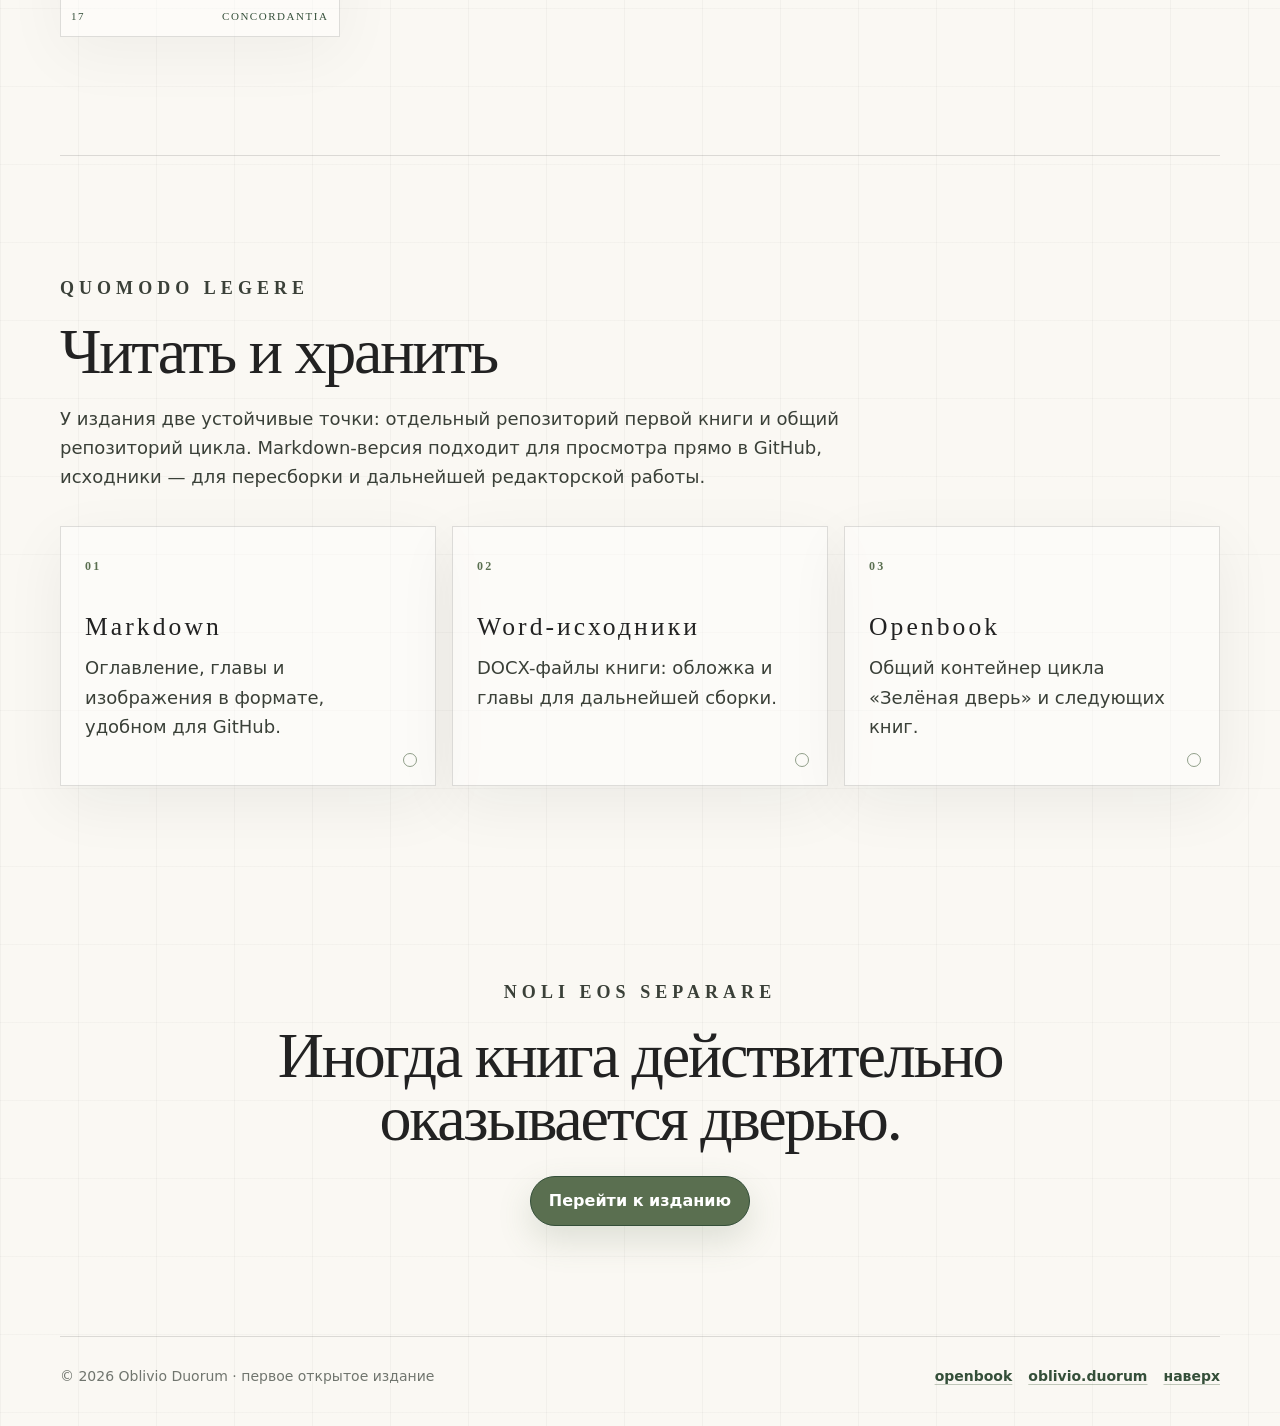
==== commit 96b7e5f1: "docs" ====
--- a/docs/index.html
+++ b/docs/index.html
@@ -1,88 +1,81 @@
 <!doctype html>
 <html lang="ru">
 <head>
-  <meta charset="utf-8" />
-  <meta name="viewport" content="width=device-width, initial-scale=1" />
-  <meta name="theme-color" content="#071b38" />
-  <meta name="description" content="Oblivio Duorum / Забвение двоих — первое открытое издание архивного гримдарк-романа о памяти, документах и праве быть не стёртым." />
-  <meta property="og:title" content="Oblivio Duorum / Забвение двоих" />
-  <meta property="og:description" content="Архивный гримдарк о том, как власть переписывает не только историю, но и саму возможность помнить." />
-  <meta property="og:type" content="book" />
-  <meta property="og:image" content="https://raw.githubusercontent.com/antonkurenkov/oblivio.duorum/main/df00b2c0-1dd7-4051-8844-b0e4e81df852.png" />
-  <meta property="og:url" content="https://antonkurenkov.github.io/openbook/" />
-  <link rel="canonical" href="https://antonkurenkov.github.io/openbook/" />
+  <meta charset="utf-8">
+  <meta name="viewport" content="width=device-width, initial-scale=1">
+  <meta name="theme-color" content="#FAF8F3">
+  <meta name="description" content="Oblivio Duorum / Забвение двоих — первое открытое издание архивного романа о памяти, документах и праве быть не стёртым.">
+  <meta property="og:title" content="Oblivio Duorum / Забвение двоих">
+  <meta property="og:description" content="Архивный роман о следах, документах и невозможности окончательно стереть связь.">
+  <meta property="og:type" content="book">
+  <meta property="og:image" content="assets/covers/cover-lineart.png">
+  <meta property="og:url" content="https://antonkurenkov.github.io/oblivio.duorum/">
+  <link rel="canonical" href="https://antonkurenkov.github.io/oblivio.duorum/">
+
   <title>Oblivio Duorum / Забвение двоих</title>
-  <link rel="preconnect" href="https://raw.githubusercontent.com" />
-  <link rel="icon" href="assets/favicon.svg" type="image/svg+xml" />
-  <link rel="icon" href="assets/favicon-32.png" sizes="32x32" type="image/png" />
-  <link rel="apple-touch-icon" href="assets/apple-touch-icon.png" />
-  <link rel="stylesheet" href="styles.css" />
-  <script defer src="neural.js"></script>
+
+  <link rel="icon" href="assets/favicon.svg" type="image/svg+xml">
+  <link rel="stylesheet" href="styles.css">
   <script defer src="main.js"></script>
 </head>
+
 <body>
-  <canvas id="neural-field" aria-hidden="true"></canvas>
-  <div class="grain" aria-hidden="true"></div>
+  <a class="skip-link" href="#main">Перейти к содержанию</a>
   <div class="scroll-progress" data-progress aria-hidden="true"></div>
 
   <header class="site-header" data-header>
-    <a class="brand" href="#top" aria-label="Наверх">
+    <a class="brand" href="#top" aria-label="Oblivio Duorum — наверх">
       <span class="brand-mark">I/Ø</span>
-      <span class="brand-text">Oblivio Duorum</span>
+      <span class="brand-text">OBLIVIO DUORUM</span>
     </a>
+
     <nav class="nav" aria-label="Основная навигация">
-      <a href="#book">О книге</a>
+      <a href="#book">Книга</a>
       <a href="#edition">Издание</a>
+      <a href="#covers">Обложки</a>
+      <a href="#chapters">Титульники</a>
       <a href="#read">Читать</a>
-      <a href="#visuals">Визуальный ряд</a>
     </nav>
+
     <div class="header-links" aria-label="Репозитории">
       <a class="header-cta secondary" href="https://github.com/antonkurenkov/openbook" target="_blank" rel="noreferrer">Openbook</a>
-      <a class="header-cta" href="https://github.com/antonkurenkov/oblivio.duorum" target="_blank" rel="noreferrer">Oblivio Duorum</a>
+      <a class="header-cta" href="https://github.com/antonkurenkov/oblivio.duorum" target="_blank" rel="noreferrer">GitHub</a>
     </div>
   </header>
 
-  <main id="top">
-    <section class="hero section-pad" aria-labelledby="hero-title">
+  <main id="main">
+    <section class="hero section-pad" id="top" aria-labelledby="hero-title">
       <div class="hero-copy reveal">
-        <p class="eyebrow">Liber Primus · Archivarium Edition</p>
-        <h1 id="hero-title" class="hero-title">
-          <span class="title-neural-word" data-title-neural data-text="OBLIVIO DUORUM" aria-label="Oblivio Duorum">OBLIVIO DUORUM</span>
-          <span class="title-translation">Забвение двоих</span>
+        <p class="eyebrow">LIBER PRIMUS · ARCHIVARIUM EDITION</p>
+
+        <h1 id="hero-title">
+          <span>OBLIVIO</span>
+          <span>DUORUM</span>
         </h1>
-        <p class="lead">Архивный гримдарк о том, как власть переписывает не только историю, но и саму возможность помнить.</p>
-        <div class="hero-actions" aria-label="Действия">
-          <a class="button primary" href="https://github.com/antonkurenkov/oblivio.duorum" target="_blank" rel="noreferrer">Открыть Oblivio Duorum</a>
-          <a class="button ghost" href="https://github.com/antonkurenkov/openbook" target="_blank" rel="noreferrer">Открыть Openbook</a>
+
+        <p class="subtitle">Забвение двоих</p>
+
+        <p class="lead">
+          Архивный роман о памяти, документах и власти, которая переписывает не только историю,
+          но и саму возможность помнить.
+        </p>
+
+        <div class="hero-actions" aria-label="Основные действия">
+          <a class="button primary" href="https://github.com/antonkurenkov/oblivio.duorum/tree/main/page/oblivio-duorum-markdown/oblivio_duorum_md" target="_blank" rel="noreferrer">
+            Читать Markdown
+          </a>
+          <a class="button secondary" href="https://github.com/antonkurenkov/oblivio.duorum" target="_blank" rel="noreferrer">
+            Репозиторий книги
+          </a>
         </div>
-        <dl class="hero-stats" aria-label="Краткие сведения">
-          <div>
-            <dt>01</dt>
-            <dd>первая книга цикла</dd>
-          </div>
-          <div>
-            <dt>18</dt>
-            <dd>глав в исходниках</dd>
-          </div>
-          <div>
-            <dt>open</dt>
-            <dd>публикация на GitHub</dd>
-          </div>
-        </dl>
-      </div>
-
-      <aside class="cover-panel reveal" aria-label="Обложка и статус издания">
-        <div class="cover-shell">
-          <img src="https://raw.githubusercontent.com/antonkurenkov/oblivio.duorum/main/df00b2c0-1dd7-4051-8844-b0e4e81df852.png" alt="Обложка книги Oblivio Duorum" loading="eager" />
-        </div>
-        <div class="status-card">
-          <span class="pulse" aria-hidden="true"></span>
-          <div>
-            <strong>Первое открытое издание</strong>
-            <p>Markdown, Word-исходники, обложка и визуальный ряд доступны в репозитории книги.</p>
-          </div>
-        </div>
-      </aside>
+      </div>
+
+      <figure class="cover-panel reveal">
+        <button class="image-button" type="button" data-image="assets/covers/cover-lineart.png" aria-label="Открыть лайнарт-обложку крупно">
+          <img src="assets/covers/cover-lineart.png" alt="Лайнарт-обложка книги Oblivio Duorum" loading="eager">
+        </button>
+        <figcaption>первая книга цикла · тонкий лайнарт · открытое издание</figcaption>
+      </figure>
     </section>
 
     <section class="quote-strip reveal" aria-label="Ключевая формула">
@@ -91,116 +84,140 @@
 
     <section id="book" class="section section-pad" aria-labelledby="book-title">
       <div class="section-head reveal">
-        <p class="eyebrow">De memoria corrigenda</p>
+        <p class="eyebrow">DE MEMORIA</p>
         <h2 id="book-title">Роман о следах, которые запрещено сопоставлять</h2>
-        <p>Главный герой, архивист Каэль Меррон, расследует аномальные массивы данных, связанные со стёртыми легионами II и XI. Чем ниже он спускается в слои имперской памяти, тем очевиднее становится: правду можно уничтожить не только насилием, но и формой документа.</p>
+        <p>
+          Архивист Каэль Меррон расследует аномальные массивы данных, связанные со стёртыми
+          легионами II и XI. Чем ниже он спускается в слои имперской памяти, тем очевиднее становится:
+          правду можно уничтожить не только насилием, но и формой документа.
+        </p>
       </div>
 
       <div class="feature-grid">
         <article class="feature-card reveal">
-          <span class="card-index">01</span>
-          <h3>Архивариум как персонаж</h3>
-          <p>Холодный, вежливый, бюрократический ужас: двери, статусы доступа, протоколы, корректировки памяти и бесконечная машинная учтивость.</p>
+          <span>01</span>
+          <h3>Архивариум</h3>
+          <p>Холодный институциональный ужас: двери, статусы доступа, протоколы, корректировки памяти и машинная учтивость.</p>
         </article>
+
         <article class="feature-card reveal">
-          <span class="card-index">02</span>
-          <h3>Язык между канцелярией и молитвой</h3>
-          <p>Латинские заголовки, служебные формулы и нервная внутренняя оптика героя собирают ритм философского триллера.</p>
+          <span>02</span>
+          <h3>Язык</h3>
+          <p>Латинские заголовки, канцелярские формулы и нервная оптика героя собирают ритм философского триллера.</p>
         </article>
+
         <article class="feature-card reveal">
-          <span class="card-index">03</span>
-          <h3>Верность, которую нельзя легализовать</h3>
-          <p>Сквозная линия «не разъединяй их» превращает расследование в этическую дуэль живой памяти и имперского порядка.</p>
+          <span>03</span>
+          <h3>Связь</h3>
+          <p>«Не разъединяй их» превращает расследование в этическую дуэль живой памяти и имперского порядка.</p>
         </article>
       </div>
     </section>
 
     <section id="edition" class="section section-pad split" aria-labelledby="edition-title">
       <div class="reveal">
-        <p class="eyebrow">Editio prima</p>
-        <h2 id="edition-title">Лендинг как электронная обложка издания</h2>
-        <p>Страница сделана для GitHub Pages: без сборки, без внешних библиотек, с лёгким canvas-фоном и аккуратной книжной витриной. Дизайн держится на контрасте белого интерфейса, чёрной типографики, тёмно-синего акцента и архивной сетки.</p>
-      </div>
+        <p class="eyebrow">EDITIO APERTA</p>
+        <h2 id="edition-title">Открытое издание без тяжёлой витрины</h2>
+        <p>
+          Лендинг оставлен почти книжной страницей: белое поле, тонкая сетка, обложки как архивные листы,
+          спокойная типографика и несколько точек входа в исходники. Он не спорит с книгой, а работает как её электронная обложка.
+        </p>
+      </div>
+
       <div class="edition-list reveal" role="list">
-        <div role="listitem">
-          <span>Формат</span>
-          <strong>static HTML / CSS / JS</strong>
-        </div>
-        <div role="listitem">
-          <span>Деплой</span>
-          <strong>GitHub Pages</strong>
-        </div>
-        <div role="listitem">
-          <span>Исходники книги</span>
-          <strong>DOCX + images</strong>
-        </div>
-        <div role="listitem">
-          <span>Визуальный код</span>
-          <strong>archive · neural · dark blue</strong>
-        </div>
-      </div>
+        <div role="listitem"><span>Формат</span><strong>HTML · CSS · JS</strong></div>
+        <div role="listitem"><span>Публикация</span><strong>GitHub Pages</strong></div>
+        <div role="listitem"><span>Исходники</span><strong>DOCX · Markdown · Images</strong></div>
+        <div role="listitem"><span>Цикл</span><strong>ЗЕЛЁНАЯ ДВЕРЬ</strong></div>
+      </div>
+    </section>
+
+    <section id="covers" class="section section-pad" aria-labelledby="covers-title">
+      <div class="section-head reveal">
+        <p class="eyebrow">TEGUMENTA</p>
+        <h2 id="covers-title">Три обложки первого издания</h2>
+        <p>
+          Разные оптики одной книги: аниме-гримоарий, тёмный архивный собор и предельно очищенный лайнарт.
+        </p>
+      </div>
+
+      <div class="cover-gallery" aria-label="Галерея обложек">
+        <figure class="cover-card reveal">
+          <button class="image-button" type="button" data-image="assets/covers/cover-anime.png" aria-label="Открыть аниме-обложку крупно">
+            <img src="assets/covers/cover-anime.png" alt="Аниме-обложка Oblivio Duorum" loading="lazy">
+          </button>
+          <figcaption>ANIME ARCHIVARIUM</figcaption>
+        </figure>
+
+        <figure class="cover-card reveal featured">
+          <button class="image-button" type="button" data-image="assets/covers/cover-dark.jpg" aria-label="Открыть тёмную обложку крупно">
+            <img src="assets/covers/cover-dark.jpg" alt="Тёмная архивная обложка Oblivio Duorum" loading="lazy">
+          </button>
+          <figcaption>DARK ARCHIVE</figcaption>
+        </figure>
+
+        <figure class="cover-card reveal">
+          <button class="image-button" type="button" data-image="assets/covers/cover-lineart.png" aria-label="Открыть лайнарт-обложку крупно">
+            <img src="assets/covers/cover-lineart.png" alt="Лайнарт-обложка Oblivio Duorum" loading="lazy">
+          </button>
+          <figcaption>HIGH-KEY LINEART</figcaption>
+        </figure>
+      </div>
+    </section>
+
+    <section id="chapters" class="section section-pad" aria-labelledby="chapters-title">
+      <div class="section-head reveal">
+        <p class="eyebrow">CAPITULA</p>
+        <h2 id="chapters-title">Титульники глав</h2>
+        <p>
+          Отдельные изображения работают как архивные вклейки: перед каждой главой возникает знак,
+          схема, зал, дверь или след того, что не должно было сохраниться.
+        </p>
+      </div>
+
+      <div class="chapter-toolbar reveal" aria-label="Управление галереей">
+        <button class="filter-button is-active" type="button" data-filter="all">Все</button>
+        <button class="filter-button" type="button" data-filter="early">I–VI</button>
+        <button class="filter-button" type="button" data-filter="middle">VII–XII</button>
+        <button class="filter-button" type="button" data-filter="late">XIII–XVIII</button>
+      </div>
+
+      <div class="chapter-gallery" data-chapter-gallery aria-label="Галерея титульных изображений глав"></div>
     </section>
 
     <section id="read" class="section section-pad" aria-labelledby="read-title">
       <div class="section-head reveal">
-        <p class="eyebrow">Quomodo legere</p>
-        <h2 id="read-title">Как читать и распространять</h2>
-        <p>Лендинг ведёт к двум устойчивым точкам: репозиторию всего цикла Openbook и отдельному репозиторию первого издания Oblivio Duorum. Его можно положить в корень репозитория или в папку `/docs`.</p>
-      </div>
-
-      <div class="read-grid two-links">
+        <p class="eyebrow">QUOMODO LEGERE</p>
+        <h2 id="read-title">Читать и хранить</h2>
+        <p>
+          У издания две устойчивые точки: отдельный репозиторий первой книги и общий репозиторий цикла.
+          Markdown-версия подходит для просмотра прямо в GitHub, исходники — для пересборки и дальнейшей редакторской работы.
+        </p>
+      </div>
+
+      <div class="read-grid">
+        <a class="read-card reveal" href="https://github.com/antonkurenkov/oblivio.duorum/tree/main/page/oblivio-duorum-markdown/oblivio_duorum_md" target="_blank" rel="noreferrer">
+          <span>01</span>
+          <h3>Markdown</h3>
+          <p>Оглавление, главы и изображения в формате, удобном для GitHub.</p>
+        </a>
+
+        <a class="read-card reveal" href="https://github.com/antonkurenkov/oblivio.duorum/tree/main/combined" target="_blank" rel="noreferrer">
+          <span>02</span>
+          <h3>Word-исходники</h3>
+          <p>DOCX-файлы книги: обложка и главы для дальнейшей сборки.</p>
+        </a>
+
         <a class="read-card reveal" href="https://github.com/antonkurenkov/openbook" target="_blank" rel="noreferrer">
-          <span>01</span>
+          <span>03</span>
           <h3>Openbook</h3>
-          <p>Открыть репозиторий всего цикла «Зелёная дверь» и перейти к списку книг.</p>
+          <p>Общий контейнер цикла «Зелёная дверь» и следующих книг.</p>
         </a>
-        <a class="read-card reveal" href="https://github.com/antonkurenkov/oblivio.duorum" target="_blank" rel="noreferrer">
-          <span>02</span>
-          <h3>Oblivio Duorum</h3>
-          <p>Открыть отдельный репозиторий первого издания: главы, Markdown, DOCX, обложка и изображения.</p>
-        </a>
-      </div>
-    </section>
-
-    <section id="visuals" class="section section-pad" aria-labelledby="visuals-title">
-      <div class="section-head reveal">
-        <p class="eyebrow">Imagines archivii</p>
-        <h2 id="visuals-title">Визуальный ряд</h2>
-        <p>Несколько изображений из репозитория: высокая вертикаль, архивная симметрия, технорелигиозная геометрия и следы документа, который не должен был сохраниться.</p>
-      </div>
-
-      <div class="gallery" aria-label="Галерея иллюстраций">
-        <button class="gallery-item reveal" data-image="https://raw.githubusercontent.com/antonkurenkov/oblivio.duorum/main/images/new/01.jpg" aria-label="Открыть иллюстрацию 1">
-          <img src="https://raw.githubusercontent.com/antonkurenkov/oblivio.duorum/main/images/new/01.jpg" alt="Архивный зал и одинокая фигура" loading="lazy" />
-        </button>
-        <button class="gallery-item reveal" data-image="https://raw.githubusercontent.com/antonkurenkov/oblivio.duorum/main/images/new/05.jpg" aria-label="Открыть иллюстрацию 2">
-          <img src="https://raw.githubusercontent.com/antonkurenkov/oblivio.duorum/main/images/new/05.jpg" alt="Страж в техно-готическом коридоре" loading="lazy" />
-        </button>
-        <button class="gallery-item reveal" data-image="https://raw.githubusercontent.com/antonkurenkov/oblivio.duorum/main/images/new/10.jpg" aria-label="Открыть иллюстрацию 3">
-          <img src="https://raw.githubusercontent.com/antonkurenkov/oblivio.duorum/main/images/new/10.jpg" alt="Схема двери и архивная геометрия" loading="lazy" />
-        </button>
-        <button class="gallery-item reveal" data-image="https://raw.githubusercontent.com/antonkurenkov/oblivio.duorum/main/images/new/12.jpg" aria-label="Открыть иллюстрацию 4">
-          <img src="https://raw.githubusercontent.com/antonkurenkov/oblivio.duorum/main/images/new/12.jpg" alt="Тёмный артефакт в архивном зале" loading="lazy" />
-        </button>
-        <button class="gallery-item reveal" data-image="https://raw.githubusercontent.com/antonkurenkov/oblivio.duorum/main/images/new/16.jpg" aria-label="Открыть иллюстрацию 5">
-          <img src="https://raw.githubusercontent.com/antonkurenkov/oblivio.duorum/main/images/new/16.jpg" alt="Сервиторы над документами" loading="lazy" />
-        </button>
-      </div>
-    </section>
-
-    <section class="terminal-section section-pad reveal" aria-label="Архивная консоль">
-      <div class="terminal-card">
-        <div class="terminal-top"><span></span><span></span><span></span></div>
-        <pre aria-label="Текстовый фрагмент интерфейса"><code>ARCHIVARIUM://OBLIVIO_DUORUM
-status: text recovered
-access: partial
-warning: correlation between II and XI is prohibited
-instruction: noli eos separare</code></pre>
       </div>
     </section>
 
     <section class="final-cta section-pad reveal" aria-labelledby="final-title">
-      <p class="eyebrow">Non separabis</p>
+      <p class="eyebrow">NOLI EOS SEPARARE</p>
       <h2 id="final-title">Иногда книга действительно оказывается дверью.</h2>
       <a class="button primary" href="https://github.com/antonkurenkov/oblivio.duorum" target="_blank" rel="noreferrer">Перейти к изданию</a>
     </section>
@@ -210,14 +227,14 @@
     <p>© <span data-year></span> Oblivio Duorum · первое открытое издание</p>
     <div>
       <a href="https://github.com/antonkurenkov/openbook" target="_blank" rel="noreferrer">openbook</a>
-      <a href="https://github.com/antonkurenkov/oblivio.duorum" target="_blank" rel="noreferrer">oblivio duorum</a>
+      <a href="https://github.com/antonkurenkov/oblivio.duorum" target="_blank" rel="noreferrer">oblivio.duorum</a>
       <a href="#top">наверх</a>
     </div>
   </footer>
 
   <dialog class="image-dialog" data-dialog aria-label="Просмотр иллюстрации">
     <button class="dialog-close" data-dialog-close aria-label="Закрыть">×</button>
-    <img data-dialog-image alt="Увеличенная иллюстрация" />
+    <img data-dialog-image alt="Увеличенная иллюстрация">
   </dialog>
 </body>
-</html>
+</html>
--- a/docs/styles.css
+++ b/docs/styles.css
@@ -1,398 +1,423 @@
 :root {
   color-scheme: light;
-  --bg: #f5f1e8;
-  --bg-2: #ece6d8;
-  --ink: #101725;
-  --muted: #5e6878;
-  --line: rgba(16, 23, 37, .12);
-  --line-strong: rgba(16, 23, 37, .2);
-  --card: rgba(249, 251, 255, .74);
-  --card-solid: #f9fbff;
-  --blue: #123e7a;
-  --blue-deep: #071b38;
-  --blue-mid: #0b2e63;
-  --blue-bright: #55b8ff;
-  --blue-soft: rgba(18, 62, 122, .12);
-  --violet: #7e6cff;
-  --gold: #a6844a;
-  --shadow: 0 24px 80px rgba(24, 31, 26, .13);
-  --radius: 28px;
-  --radius-sm: 18px;
-  --max: 1180px;
-  --mono: ui-monospace, SFMono-Regular, Menlo, Monaco, Consolas, "Liberation Mono", monospace;
+  --paper: #FAF8F3;
+  --paper-deep: #F3EEE5;
+  --ink: #222222;
+  --muted: #70756e;
+  --line: rgba(34, 34, 34, .14);
+  --line-strong: rgba(34, 34, 34, .28);
+  --green: #5A6F50;
+  --green-dark: #344F39;
+  --green-soft: rgba(90, 111, 80, .12);
+  --graphite: #222222;
+  --blue-black: #1d2534;
+  --gold: #b79a5b;
+  --peach: #F3D8CF;
+  --max: 1160px;
+  --serif: Georgia, "Times New Roman", Times, serif;
+  --mono-serif: Consolas, "Times New Roman", Georgia, serif;
   --sans: Inter, ui-sans-serif, system-ui, -apple-system, BlinkMacSystemFont, "Segoe UI", sans-serif;
-  --serif: Georgia, "Times New Roman", serif;
-}
-
-* { box-sizing: border-box; }
-html { scroll-behavior: smooth; }
+  --shadow: 0 28px 90px rgba(24, 31, 26, .08);
+}
+
+*, *::before, *::after {
+  box-sizing: border-box;
+}
+
+html {
+  scroll-behavior: smooth;
+  background: var(--paper);
+}
+
 body {
+  min-width: 320px;
   margin: 0;
-  min-height: 100vh;
-  background:
-    radial-gradient(circle at 12% 8%, rgba(18, 62, 122, .15), transparent 34rem),
-    radial-gradient(circle at 80% 12%, rgba(166, 132, 74, .14), transparent 28rem),
-    linear-gradient(180deg, var(--bg) 0%, #f8f6ef 48%, var(--bg-2) 100%);
   color: var(--ink);
   font-family: var(--sans);
-  line-height: 1.6;
+  line-height: 1.62;
   overflow-x: hidden;
-}
-
-a { color: inherit; text-decoration: none; }
-img { max-width: 100%; display: block; }
-button, input { font: inherit; }
-
-#neural-field {
-  position: fixed;
-  inset: 0;
-  width: 100vw;
-  height: 100vh;
-  z-index: -2;
-  opacity: .72;
-  pointer-events: none;
-}
-
-.grain {
+  background:
+    radial-gradient(circle at 82% 8%, rgba(90, 111, 80, .08), transparent 29rem),
+    radial-gradient(circle at 14% 5%, rgba(183, 154, 91, .10), transparent 26rem),
+    linear-gradient(90deg, rgba(34,34,34,.034) 1px, transparent 1px),
+    linear-gradient(rgba(34,34,34,.028) 1px, transparent 1px),
+    var(--paper);
+  background-size: auto, auto, 78px 78px, 78px 78px, auto;
+}
+
+body::before {
+  content: "";
   position: fixed;
   inset: 0;
   z-index: -1;
   pointer-events: none;
-  opacity: .22;
+  opacity: .64;
+  background:
+    linear-gradient(115deg, transparent 0 57%, rgba(90,111,80,.07) 57.06% 57.16%, transparent 57.26%),
+    linear-gradient(70deg, transparent 0 69%, rgba(34,34,34,.045) 69.05% 69.16%, transparent 69.25%);
+}
+
+body::after {
+  content: "";
+  position: fixed;
+  inset: 0;
+  z-index: -1;
+  pointer-events: none;
+  opacity: .08;
   background-image:
-    repeating-linear-gradient(0deg, rgba(16,23,37,.04), rgba(16,23,37,.04) 1px, transparent 1px, transparent 4px),
-    repeating-linear-gradient(90deg, rgba(16,23,37,.025), rgba(16,23,37,.025) 1px, transparent 1px, transparent 7px);
+    repeating-radial-gradient(circle at 20% 20%, rgba(34,34,34,.45) 0 1px, transparent 1px 5px);
   mix-blend-mode: multiply;
+}
+
+img {
+  display: block;
+  max-width: 100%;
+  height: auto;
+}
+
+a {
+  color: inherit;
+  text-decoration-color: rgba(90,111,80,.36);
+  text-underline-offset: .22em;
+}
+
+button {
+  font: inherit;
+}
+
+.skip-link {
+  position: fixed;
+  left: 14px;
+  top: 14px;
+  z-index: 100;
+  transform: translateY(-180%);
+  padding: 10px 14px;
+  border: 1px solid var(--green);
+  border-radius: 999px;
+  background: var(--paper);
+}
+
+.skip-link:focus {
+  transform: translateY(0);
 }
 
 .scroll-progress {
   position: fixed;
   top: 0;
   left: 0;
+  z-index: 60;
   width: 0;
-  height: 3px;
-  z-index: 50;
-  background: linear-gradient(90deg, var(--blue-deep), var(--blue-bright), var(--violet));
+  height: 2px;
+  background: var(--green-dark);
 }
 
 .site-header {
   position: sticky;
-  top: 0;
-  z-index: 40;
-  display: flex;
+  top: 12px;
+  z-index: 50;
+  display: grid;
+  grid-template-columns: auto 1fr auto;
   align-items: center;
-  justify-content: space-between;
-  gap: 22px;
-  width: min(calc(100% - 32px), var(--max));
-  margin: 16px auto 0;
-  padding: 12px 14px;
+  gap: 14px;
+  width: min(var(--max), calc(100% - 28px));
+  margin: 12px auto 0;
+  padding: 9px 10px;
   border: 1px solid var(--line);
   border-radius: 999px;
-  background: rgba(255, 252, 244, .72);
-  box-shadow: 0 14px 48px rgba(24,31,26,.08);
-  backdrop-filter: blur(18px);
-  transition: transform .25s ease, background .25s ease, border-color .25s ease;
-}
-
-.site-header.is-compact {
-  background: rgba(255, 252, 244, .9);
-  border-color: rgba(18,62,122,.18);
+  background: rgba(250, 248, 243, .88);
+  backdrop-filter: blur(16px);
+  box-shadow: 0 14px 45px rgba(34,34,34,.045);
+}
+
+.brand,
+.nav a,
+.header-cta {
+  text-decoration: none;
+  border-radius: 999px;
 }
 
 .brand {
   display: inline-flex;
   align-items: center;
   gap: 10px;
-  min-width: max-content;
-  font-weight: 750;
-  letter-spacing: -.02em;
-}
+  padding: 5px 12px 5px 7px;
+  color: var(--blue-black);
+  font-family: var(--mono-serif);
+  font-weight: 700;
+  letter-spacing: .12em;
+  font-size: 13px;
+}
+
 .brand-mark {
   display: inline-grid;
   place-items: center;
-  width: 40px;
-  height: 40px;
+  width: 36px;
+  height: 36px;
+  border: 1px solid var(--line-strong);
   border-radius: 999px;
-  background: linear-gradient(145deg, var(--blue-deep), var(--blue));
-  color: #eaf3ff;
-  font-family: var(--mono);
-  font-size: 13px;
-}
-.brand-text { font-size: 15px; }
+  color: var(--green-dark);
+  background: rgba(255,255,255,.38);
+  font-family: var(--mono-serif);
+  letter-spacing: .02em;
+}
 
 .nav {
   display: flex;
-  align-items: center;
   justify-content: center;
   gap: 4px;
-  flex: 1;
-}
+}
+
 .nav a,
 .header-cta {
-  padding: 10px 14px;
-  border-radius: 999px;
+  padding: 9px 13px;
   color: var(--muted);
   font-size: 14px;
-  transition: color .2s ease, background .2s ease;
-}
+}
+
 .nav a:hover,
 .nav a.is-active,
 .header-cta:hover {
+  background: var(--green-soft);
+  color: var(--green-dark);
+}
+
+.header-links {
+  display: inline-flex;
+  gap: 6px;
+  align-items: center;
+}
+
+.header-cta {
+  border: 1px solid var(--line);
+  color: var(--green-dark);
+  font-weight: 700;
+}
+
+.header-cta.secondary {
+  background: rgba(255,255,255,.34);
   color: var(--ink);
-  background: rgba(16, 23, 37, .06);
-}
-.header-cta {
-  color: var(--blue-deep);
-  background: var(--blue-soft);
-  font-weight: 700;
-}
-
-.section-pad {
-  width: min(calc(100% - 36px), var(--max));
-  margin: 0 auto;
-  padding: 96px 0;
+}
+
+.section-pad,
+.quote-strip,
+.site-footer {
+  width: min(var(--max), calc(100% - 28px));
+  margin-inline: auto;
 }
 
 .hero {
-  min-height: calc(100vh - 78px);
   display: grid;
-  grid-template-columns: 1.04fr .78fr;
-  gap: clamp(36px, 7vw, 88px);
+  grid-template-columns: minmax(0, .96fr) minmax(360px, .78fr);
+  gap: clamp(34px, 7vw, 86px);
   align-items: center;
+  min-height: calc(100svh - 78px);
+  padding: 76px 0 70px;
 }
 
 .eyebrow {
-  margin: 0 0 16px;
-  color: var(--blue-deep);
-  font-family: var(--mono);
+  margin: 0 0 18px;
+  color: var(--green);
+  font-family: var(--mono-serif);
   font-size: 12px;
   font-weight: 700;
+  letter-spacing: .28em;
+  text-transform: uppercase;
+}
+
+h1,
+h2,
+h3,
+p {
+  margin-top: 0;
+}
+
+h1 {
+  display: grid;
+  gap: .04em;
+  margin: 0 0 18px;
+  color: var(--blue-black);
+  font-family: var(--mono-serif);
+  font-size: clamp(47px, 7.2vw, 96px);
+  font-weight: 500;
   letter-spacing: .18em;
+  line-height: .98;
   text-transform: uppercase;
 }
 
-h1, h2, h3, p { margin-top: 0; }
-h1 {
+.subtitle {
   margin-bottom: 24px;
-  text-wrap: balance;
-}
-.hero-title {
-  display: grid;
-  gap: 18px;
-  align-items: start;
-}
-.title-neural-word {
-  --title-neural-texture: radial-gradient(circle at 28% 44%, rgba(245, 251, 255, .72), transparent 1.2px),
-    linear-gradient(115deg, rgba(7, 27, 56, .92), rgba(18, 62, 122, .98) 46%, rgba(7, 27, 56, .95));
-  position: relative;
-  display: inline-block;
-  width: fit-content;
-  max-width: 100%;
-  color: var(--blue-deep);
-  font-family: var(--sans);
-  font-size: clamp(42px, 7.4vw, 96px);
-  font-weight: 880;
-  line-height: .9;
-  letter-spacing: -.065em;
-  text-transform: uppercase;
-  isolation: isolate;
-  cursor: default;
-}
-.title-neural-word::after {
-  content: attr(data-text);
-  position: absolute;
-  inset: 0;
-  color: transparent;
-  background-image: var(--title-neural-texture);
-  background-size: 100% 100%;
-  background-position: center;
-  -webkit-background-clip: text;
-  background-clip: text;
-  opacity: .82;
-  filter: saturate(1.35) brightness(1.12);
-  mix-blend-mode: screen;
-  pointer-events: none;
-}
-.title-neural-word:hover,
-.title-neural-word:focus-visible {
-  color: var(--blue-deep);
-  outline: none;
-}
-
-.title-translation {
-  display: block;
-  font-family: var(--sans);
-  font-size: clamp(24px, 3vw, 42px);
-  line-height: 1.05;
-  letter-spacing: -.05em;
-  color: var(--blue-deep);
+  color: var(--green-dark);
+  font-family: var(--serif);
+  font-size: clamp(24px, 2.8vw, 40px);
+  line-height: 1.08;
 }
 
 .lead {
-  max-width: 680px;
+  max-width: 690px;
   margin-bottom: 30px;
-  color: #253044;
+  color: #30362f;
+  font-family: var(--serif);
   font-size: clamp(20px, 2.2vw, 30px);
-  line-height: 1.28;
-  letter-spacing: -.035em;
+  line-height: 1.32;
 }
 
 .hero-actions {
   display: flex;
   flex-wrap: wrap;
   gap: 12px;
-  margin-bottom: 36px;
-}
+}
+
 .button {
   display: inline-flex;
   align-items: center;
   justify-content: center;
-  min-height: 48px;
-  padding: 13px 20px;
-  border: 1px solid var(--line-strong);
+  min-height: 46px;
+  padding: 11px 18px;
   border-radius: 999px;
   font-weight: 760;
-  letter-spacing: -.01em;
-  transition: transform .2s ease, box-shadow .2s ease, background .2s ease, border-color .2s ease;
-}
-.button:hover { transform: translateY(-2px); }
+  text-decoration: none;
+  transition: transform .18s ease, background-color .18s ease, border-color .18s ease;
+}
+
+.button:hover {
+  transform: translateY(-1px);
+}
+
 .button.primary {
-  border-color: rgba(7, 27, 56, .92);
-  background: linear-gradient(135deg, #06172f, #092a5b 58%, #123e7a);
-  color: #f7fbff;
-  box-shadow: 0 18px 44px rgba(7, 27, 56, .22);
-}
-.button.ghost {
-  background: rgba(255, 252, 244, .66);
-  color: var(--blue-deep);
-}
-.button.ghost:hover { border-color: rgba(18,62,122,.38); box-shadow: 0 14px 34px rgba(24,31,26,.08); }
-
-.hero-stats {
-  display: grid;
-  grid-template-columns: repeat(3, minmax(0, 1fr));
-  gap: 12px;
-  max-width: 680px;
+  border: 1px solid var(--green-dark);
+  background: var(--green);
+  color: #fff;
+  box-shadow: 0 14px 34px rgba(90,111,80,.18);
+}
+
+.button.primary:hover {
+  background: var(--green-dark);
+  color: #fff;
+}
+
+.button.secondary {
+  border: 1px solid var(--line-strong);
+  background: rgba(250,248,243,.72);
+  color: var(--green-dark);
+}
+
+.button.secondary:hover {
+  background: var(--green-soft);
+}
+
+.cover-panel,
+.cover-card,
+.gallery-item {
+  position: relative;
+  border: 1px solid var(--line);
+  background: rgba(255,255,255,.42);
+  box-shadow: var(--shadow);
+}
+
+.cover-panel {
   margin: 0;
-}
-.hero-stats div {
-  padding: 18px 18px 16px;
-  border: 1px solid var(--line);
-  border-radius: 22px;
-  background: rgba(255, 252, 244, .58);
-  backdrop-filter: blur(14px);
-}
-.hero-stats dt {
-  margin-bottom: 6px;
-  font-family: var(--mono);
-  color: var(--blue-deep);
-  font-weight: 800;
-  letter-spacing: -.03em;
-}
-.hero-stats dd {
-  margin: 0;
-  color: var(--muted);
-  font-size: 14px;
-  line-height: 1.35;
-}
-
-.cover-panel {
-  position: relative;
-  display: grid;
-  gap: 18px;
-  justify-items: center;
-}
-.cover-panel::before {
+  padding: clamp(10px, 2vw, 18px);
+}
+
+.cover-panel::before,
+.cover-panel::after,
+.cover-card::before,
+.cover-card::after {
   content: "";
   position: absolute;
-  inset: 8% -8% auto -8%;
-  height: 58%;
-  border-radius: 50%;
-  background: radial-gradient(circle, rgba(18,62,122,.22), transparent 68%);
-  filter: blur(24px);
-  z-index: -1;
-}
-.cover-shell {
-  width: min(390px, 82vw);
-  padding: 10px;
-  border: 1px solid rgba(255,255,255,.72);
-  border-radius: 34px;
-  background: linear-gradient(145deg, rgba(255,255,255,.74), rgba(255,255,255,.18));
+  pointer-events: none;
+  border: 1px solid rgba(90,111,80,.24);
+}
+
+.cover-panel::before,
+.cover-card::before {
+  inset: 8px;
+}
+
+.cover-panel::after,
+.cover-card::after {
+  inset: 15px;
+  border-color: rgba(34,34,34,.10);
+}
+
+.cover-panel img,
+.cover-card img {
+  width: 100%;
+  aspect-ratio: 2 / 3;
+  object-fit: cover;
+  background: white;
+  filter: grayscale(.08) contrast(1.03) brightness(1.01);
+}
+
+.cover-panel figcaption,
+.cover-card figcaption {
+  margin-top: 12px;
+  color: var(--muted);
+  font-family: var(--mono-serif);
+  font-size: 12px;
+  letter-spacing: .16em;
+  text-align: center;
+  text-transform: uppercase;
+}
+
+.image-button {
+  display: block;
+  width: 100%;
+  padding: 0;
+  border: 0;
+  background: none;
+  cursor: zoom-in;
+}
+
+.quote-strip {
+  padding: clamp(28px, 4vw, 46px) clamp(22px, 5vw, 62px);
+  border: 1px solid var(--line-strong);
+  background: rgba(255,255,255,.38);
   box-shadow: var(--shadow);
-  transform: rotate(1.4deg);
-}
-.cover-shell img {
-  aspect-ratio: 2 / 3;
-  width: 100%;
-  object-fit: cover;
-  border-radius: 26px;
-  box-shadow: inset 0 0 0 1px rgba(255,255,255,.12);
-}
-.status-card {
-  display: flex;
-  align-items: flex-start;
-  gap: 14px;
-  width: min(380px, 86vw);
-  padding: 16px;
-  border: 1px solid rgba(18,62,122,.18);
-  border-radius: 22px;
-  background: rgba(255,252,244,.84);
-  box-shadow: 0 20px 54px rgba(24,31,26,.10);
-  backdrop-filter: blur(16px);
-}
-.status-card strong { display: block; margin-bottom: 3px; letter-spacing: -.02em; }
-.status-card p { margin: 0; color: var(--muted); font-size: 14px; line-height: 1.35; }
-.pulse {
-  width: 10px;
-  height: 10px;
-  margin-top: 7px;
-  border-radius: 50%;
-  background: var(--blue);
-  box-shadow: 0 0 0 0 rgba(18,62,122,.35);
-  animation: pulse 2s infinite;
-}
-
-.quote-strip {
-  width: min(calc(100% - 36px), var(--max));
-  margin: 0 auto;
-  padding: 40px clamp(22px, 5vw, 62px);
-  border: 1px solid rgba(18,62,122,.18);
-  border-radius: var(--radius);
-  background:
-    linear-gradient(135deg, rgba(7,27,56,.95), rgba(16,23,37,.94)),
-    radial-gradient(circle at 80% 10%, rgba(255,255,255,.12), transparent 28rem);
-  color: #f4f6ef;
-  box-shadow: var(--shadow);
-}
+}
+
 .quote-strip p {
-  max-width: 940px;
+  max-width: 960px;
   margin: 0;
+  color: var(--blue-black);
   font-family: var(--serif);
-  font-size: clamp(26px, 4vw, 48px);
+  font-size: clamp(25px, 3.7vw, 48px);
   line-height: 1.08;
-  letter-spacing: -.055em;
-}
-
-.section { position: relative; }
+  letter-spacing: -.045em;
+}
+
+.section-pad {
+  padding: clamp(70px, 10vw, 118px) 0;
+}
+
+.section {
+  position: relative;
+  border-top: 1px solid var(--line);
+}
+
 .section-head {
-  max-width: 820px;
+  max-width: 850px;
   margin-bottom: 34px;
 }
-.section-head h2,
-.split h2,
-.final-cta h2 {
-  margin-bottom: 18px;
+
+h2 {
+  margin-bottom: 20px;
+  color: var(--ink);
   font-family: var(--serif);
-  font-size: clamp(36px, 5vw, 72px);
-  line-height: .96;
-  letter-spacing: -.055em;
+  font-size: clamp(34px, 5vw, 70px);
+  font-weight: 500;
+  letter-spacing: -.035em;
+  line-height: .98;
   text-wrap: balance;
 }
+
 .section-head p,
-.split p {
-  color: var(--muted);
+.split p,
+.read-card p,
+.feature-card p,
+.final-cta p {
+  color: #3a4038;
   font-size: 18px;
-  line-height: 1.65;
 }
 
 .feature-grid,
@@ -401,156 +426,225 @@
   grid-template-columns: repeat(3, minmax(0, 1fr));
   gap: 16px;
 }
+
 .feature-card,
 .read-card,
-.edition-list,
-.terminal-card {
+.edition-list {
   border: 1px solid var(--line);
-  background: var(--card);
-  box-shadow: 0 18px 58px rgba(24,31,26,.08);
-  backdrop-filter: blur(18px);
-}
-.feature-card {
-  min-height: 310px;
-  padding: 26px;
-  border-radius: var(--radius);
-}
-.card-index,
+  background: rgba(255,255,255,.38);
+  box-shadow: 0 18px 58px rgba(24,31,26,.06);
+}
+
+.feature-card,
+.read-card {
+  position: relative;
+  min-height: 260px;
+  padding: 25px 24px;
+}
+
+.feature-card::after,
+.read-card::after {
+  content: "";
+  position: absolute;
+  right: 18px;
+  bottom: 18px;
+  width: 14px;
+  height: 14px;
+  border: 1px solid var(--green);
+  border-radius: 50%;
+  opacity: .65;
+}
+
+.feature-card span,
 .read-card span {
   display: inline-flex;
-  margin-bottom: 40px;
-  font-family: var(--mono);
-  color: var(--blue-deep);
-  font-size: 13px;
-  font-weight: 850;
-}
+  margin-bottom: 36px;
+  color: var(--green);
+  font-family: var(--mono-serif);
+  font-size: 12px;
+  font-weight: 800;
+  letter-spacing: .18em;
+}
+
 .feature-card h3,
 .read-card h3 {
   margin-bottom: 12px;
-  font-size: 24px;
-  line-height: 1.1;
-  letter-spacing: -.04em;
-}
-.feature-card p,
-.read-card p {
-  margin: 0;
-  color: var(--muted);
+  font-family: var(--mono-serif);
+  font-size: clamp(22px, 2vw, 30px);
+  font-weight: 500;
+  letter-spacing: .12em;
+  line-height: 1.15;
+}
+
+.read-card {
+  display: block;
+  color: inherit;
+  text-decoration: none;
+  transition: transform .18s ease, border-color .18s ease, background .18s ease;
+}
+
+.read-card:hover {
+  transform: translateY(-3px);
+  border-color: rgba(90,111,80,.36);
+  background: rgba(255,255,255,.58);
 }
 
 .split {
   display: grid;
-  grid-template-columns: .9fr 1fr;
-  gap: 28px;
+  grid-template-columns: .92fr 1fr;
+  gap: clamp(28px, 6vw, 72px);
   align-items: start;
 }
+
 .edition-list {
   display: grid;
   gap: 1px;
   padding: 10px;
-  border-radius: var(--radius);
-  overflow: hidden;
-}
+}
+
 .edition-list div {
   display: flex;
   align-items: center;
   justify-content: space-between;
   gap: 18px;
-  padding: 22px;
-  border-radius: 18px;
-  background: rgba(255,255,255,.38);
-}
+  padding: 20px 22px;
+  background: rgba(255,255,255,.35);
+}
+
 .edition-list span {
   color: var(--muted);
 }
+
 .edition-list strong {
-  font-family: var(--mono);
+  color: var(--green-dark);
+  font-family: var(--mono-serif);
   font-size: 13px;
+  letter-spacing: .08em;
   text-align: right;
-  color: var(--blue-deep);
-}
-
-.read-card {
+}
+
+.cover-gallery {
+  display: grid;
+  grid-template-columns: repeat(3, minmax(0, 1fr));
+  gap: 18px;
+  align-items: start;
+  max-width: 980px;
+  margin-inline: auto;
+}
+
+.cover-card {
+  margin: 0;
+  padding: 12px;
+}
+
+.cover-card.featured {
+  transform: translateY(24px);
+}
+
+.chapter-toolbar {
+  display: flex;
+  flex-wrap: wrap;
+  gap: 10px;
+  margin-bottom: 24px;
+}
+
+.filter-button {
+  padding: 9px 14px;
+  border: 1px solid var(--line);
+  border-radius: 999px;
+  color: var(--muted);
+  background: rgba(255,255,255,.38);
+  cursor: pointer;
+  transition: background-color .18s ease, color .18s ease, border-color .18s ease;
+}
+
+.filter-button:hover,
+.filter-button.is-active {
+  color: #fff;
+  border-color: var(--green-dark);
+  background: var(--green);
+}
+
+.chapter-gallery {
+  display: grid;
+  grid-template-columns: repeat(4, minmax(0, 1fr));
+  gap: 14px;
+}
+
+.chapter-card {
+  position: relative;
+  margin: 0;
+  padding: 10px;
+  border: 1px solid var(--line);
+  background: rgba(255,255,255,.42);
+  box-shadow: 0 18px 60px rgba(34,34,34,.045);
+}
+
+.chapter-card.is-hidden {
+  display: none;
+}
+
+.chapter-card button {
   display: block;
-  min-height: 246px;
-  padding: 24px;
-  border-radius: var(--radius);
-  transition: transform .2s ease, border-color .2s ease, background .2s ease;
-}
-.read-card:hover {
-  transform: translateY(-4px);
-  border-color: rgba(18,62,122,.32);
-  background: rgba(255,252,244,.9);
-}
-.read-card span { margin-bottom: 52px; }
+  width: 100%;
+  padding: 0;
+  border: 0;
+  background: none;
+  cursor: zoom-in;
+}
+
+.chapter-card img {
+  width: 100%;
+  aspect-ratio: 2 / 3;
+  object-fit: cover;
+  background: white;
+  filter: grayscale(.10) contrast(1.04) brightness(1.02);
+  transition: transform .25s ease, filter .25s ease;
+}
+
+.chapter-card:hover img {
+  transform: scale(1.015);
+  filter: grayscale(0) contrast(1.05) brightness(1.02);
+}
+
+.chapter-card figcaption {
+  display: flex;
+  justify-content: space-between;
+  gap: 12px;
+  margin-top: 10px;
+  color: var(--green-dark);
+  font-family: var(--mono-serif);
+  font-size: 11px;
+  letter-spacing: .14em;
+  text-transform: uppercase;
+}
 
 .gallery {
   display: grid;
-  grid-template-columns: repeat(5, minmax(0, 1fr));
-  gap: 12px;
-}
+  grid-template-columns: 1.1fr repeat(3, .9fr);
+  gap: 16px;
+  align-items: start;
+}
+
 .gallery-item {
-  position: relative;
-  min-height: 350px;
-  padding: 0;
-  overflow: hidden;
-  border: 1px solid rgba(255,255,255,.5);
-  border-radius: 26px;
-  background: #07101f;
-  box-shadow: 0 18px 52px rgba(24,31,26,.12);
+  min-height: 420px;
+  padding: 12px;
   cursor: zoom-in;
 }
-.gallery-item::after {
-  content: "";
-  position: absolute;
-  inset: 0;
-  background: linear-gradient(180deg, transparent 56%, rgba(0,0,0,.42));
-  opacity: .72;
-  transition: opacity .2s ease;
-}
-.gallery-item:hover::after { opacity: .2; }
+
 .gallery-item img {
   width: 100%;
-  height: 100%;
-  min-height: 350px;
+  min-height: 396px;
+  aspect-ratio: 2 / 3;
   object-fit: cover;
-  filter: saturate(.86) contrast(1.04);
+  background: white;
+  filter: grayscale(.12) contrast(1.04) brightness(1.02);
   transition: transform .35s ease, filter .35s ease;
 }
+
 .gallery-item:hover img {
-  transform: scale(1.04);
-  filter: saturate(.98) contrast(1.08);
-}
-
-.terminal-section { padding-top: 20px; }
-.terminal-card {
-  max-width: 840px;
-  margin: 0 auto;
-  border-radius: var(--radius);
-  overflow: hidden;
-  background: rgba(6, 17, 35, .95);
-  color: #cfe7ff;
-  box-shadow: 0 30px 90px rgba(7, 27, 56, .22);
-}
-.terminal-top {
-  display: flex;
-  gap: 7px;
-  padding: 16px 18px;
-  border-bottom: 1px solid rgba(255,255,255,.08);
-  background: rgba(255,255,255,.04);
-}
-.terminal-top span {
-  width: 10px;
-  height: 10px;
-  border-radius: 50%;
-  background: rgba(203,238,216,.4);
-}
-.terminal-card pre {
-  margin: 0;
-  padding: 28px;
-  white-space: pre-wrap;
-  font-family: var(--mono);
-  font-size: clamp(14px, 2vw, 18px);
-  line-height: 1.8;
+  transform: scale(1.015);
+  filter: grayscale(0) contrast(1.05) brightness(1.02);
 }
 
 .final-cta {
@@ -558,133 +652,193 @@
   padding-top: 74px;
   padding-bottom: 110px;
 }
+
 .final-cta h2 {
-  max-width: 760px;
+  max-width: 780px;
   margin: 0 auto 26px;
 }
 
 .site-footer {
   display: flex;
-  align-items: center;
   justify-content: space-between;
-  gap: 20px;
-  width: min(calc(100% - 36px), var(--max));
-  margin: 0 auto;
-  padding: 26px 0 42px;
+  gap: 18px;
+  padding: 28px 0 38px;
   border-top: 1px solid var(--line);
   color: var(--muted);
   font-size: 14px;
 }
-.site-footer p { margin: 0; }
-.site-footer div { display: flex; gap: 16px; flex-wrap: wrap; }
-.site-footer a { color: var(--blue-deep); font-weight: 700; }
+
+.site-footer p {
+  margin: 0;
+}
+
+.site-footer div {
+  display: flex;
+  gap: 16px;
+  flex-wrap: wrap;
+}
+
+.site-footer a {
+  color: var(--green-dark);
+  font-weight: 700;
+}
 
 .image-dialog {
   width: min(920px, calc(100vw - 32px));
   max-height: calc(100vh - 32px);
   padding: 12px;
   border: 1px solid rgba(255,255,255,.2);
-  border-radius: 28px;
-  background: rgba(6, 12, 24, .94);
-  box-shadow: 0 28px 100px rgba(0,0,0,.45);
-}
-.image-dialog::backdrop { background: rgba(5, 9, 18, .68); backdrop-filter: blur(7px); }
+  background: rgba(250,248,243,.96);
+  box-shadow: 0 28px 100px rgba(0,0,0,.28);
+}
+
+.image-dialog::backdrop {
+  background: rgba(34,34,34,.62);
+  backdrop-filter: blur(7px);
+}
+
 .image-dialog img {
   max-height: calc(100vh - 82px);
   margin: 0 auto;
-  border-radius: 20px;
   object-fit: contain;
 }
+
 .dialog-close {
   position: absolute;
   top: 14px;
   right: 14px;
   width: 40px;
   height: 40px;
-  border: 1px solid rgba(255,255,255,.18);
+  border: 1px solid rgba(34,34,34,.18);
   border-radius: 50%;
-  background: rgba(0,0,0,.38);
-  color: #fff;
+  background: rgba(250,248,243,.86);
+  color: var(--ink);
   cursor: pointer;
+  font-size: 24px;
 }
 
 .reveal {
   opacity: 0;
-  transform: translateY(22px);
+  transform: translateY(18px);
   transition: opacity .65s ease, transform .65s ease;
 }
-.reveal.is-visible { opacity: 1; transform: translateY(0); }
-
-@keyframes pulse {
-  0% { box-shadow: 0 0 0 0 rgba(18,62,122,.36); }
-  70% { box-shadow: 0 0 0 10px rgba(18,62,122,0); }
-  100% { box-shadow: 0 0 0 0 rgba(18,62,122,0); }
-}
-
-@media (prefers-reduced-motion: reduce) {
-  *, *::before, *::after { animation-duration: .001ms !important; animation-iteration-count: 1 !important; scroll-behavior: auto !important; transition-duration: .001ms !important; }
-  #neural-field { display: none; }
-  .reveal { opacity: 1; transform: none; }
-}
-
-@media (max-width: 920px) {
-  .site-header { border-radius: 28px; align-items: flex-start; flex-wrap: wrap; }
-  .nav { order: 3; flex-basis: 100%; justify-content: flex-start; overflow-x: auto; padding: 2px 0; }
-  .hero, .split { grid-template-columns: 1fr; }
-  .hero { min-height: auto; padding-top: 72px; }
-  .feature-grid, .read-grid { grid-template-columns: 1fr; }
-  .feature-card { min-height: 0; }
-  .card-index, .read-card span { margin-bottom: 28px; }
-  .gallery { grid-template-columns: repeat(2, minmax(0, 1fr)); }
-  .gallery-item, .gallery-item img { min-height: 320px; }
+
+.reveal.is-visible {
+  opacity: 1;
+  transform: translateY(0);
+}
+
+@media (max-width: 1040px) {
+  .chapter-gallery {
+    grid-template-columns: repeat(3, minmax(0, 1fr));
+  }
+}
+
+@media (max-width: 940px) {
+  .site-header {
+    grid-template-columns: 1fr auto;
+    border-radius: 28px;
+  }
+
+  .nav {
+    grid-column: 1 / -1;
+    grid-row: 2;
+    justify-content: flex-start;
+    overflow-x: auto;
+    padding: 0 4px 4px;
+  }
+
+  .header-links {
+    grid-column: 2;
+    grid-row: 1;
+  }
+
+  .hero,
+  .split {
+    grid-template-columns: 1fr;
+  }
+
+  .hero {
+    min-height: auto;
+    padding-top: 54px;
+  }
+
+  .cover-panel {
+    max-width: 560px;
+  }
+
+  .feature-grid,
+  .read-grid,
+  .cover-gallery {
+    grid-template-columns: 1fr;
+  }
+
+  .feature-card,
+  .read-card {
+    min-height: 220px;
+  }
+
+  .cover-card.featured {
+    transform: none;
+  }
+
+  .chapter-gallery {
+    grid-template-columns: repeat(2, minmax(0, 1fr));
+  }
 }
 
 @media (max-width: 620px) {
-  .title-neural-word { font-size: clamp(38px, 14vw, 58px); letter-spacing: -.06em; }
-  .section-pad { width: min(calc(100% - 28px), var(--max)); padding: 70px 0; }
-  .site-header { width: min(calc(100% - 20px), var(--max)); margin-top: 10px; }
-  .brand-text { display: none; }
-  .header-cta { margin-left: auto; }
-  .nav a { padding: 8px 10px; font-size: 13px; }
-  .hero-stats { grid-template-columns: 1fr; }
-  .cover-shell { transform: none; }
-  .section-head h2, .split h2, .final-cta h2 { letter-spacing: -.045em; }
-  .edition-list div { align-items: flex-start; flex-direction: column; gap: 6px; }
-  .edition-list strong { text-align: left; }
-  .gallery { grid-template-columns: 1fr; }
-  .site-footer { align-items: flex-start; flex-direction: column; }
-}
-
-/* Canonical repository link cluster. */
-.header-links {
-  align-items: center;
-  display: flex;
-  gap: 0.55rem;
-}
-
-.header-cta.secondary {
-  background: rgba(255, 255, 255, 0.72);
-  color: var(--ink);
-}
-
-.read-grid.two-links {
-  grid-template-columns: repeat(2, minmax(0, 1fr));
-}
-
-@media (max-width: 720px) {
+  .brand-text {
+    display: none;
+  }
+
   .header-links {
     grid-column: 1 / -1;
-    justify-content: center;
-    width: 100%;
-  }
-
-  .read-grid.two-links {
+    justify-content: flex-start;
+  }
+
+  h1 {
+    font-size: clamp(38px, 12vw, 60px);
+    letter-spacing: .11em;
+  }
+
+  .lead {
+    font-size: 20px;
+  }
+
+  .chapter-gallery {
     grid-template-columns: 1fr;
   }
-}
-
-@media (max-width: 620px) {
-  .header-links .header-cta {
-    margin-left: 0;
-  }
-}
+
+  .site-footer {
+    flex-direction: column;
+  }
+
+  .edition-list div {
+    align-items: flex-start;
+    flex-direction: column;
+    gap: 6px;
+  }
+
+  .edition-list strong {
+    text-align: left;
+  }
+}
+
+@media (prefers-reduced-motion: reduce) {
+  html {
+    scroll-behavior: auto;
+  }
+
+  *,
+  *::before,
+  *::after {
+    transition: none !important;
+    animation: none !important;
+  }
+
+  .reveal {
+    opacity: 1;
+    transform: none;
+  }
+}
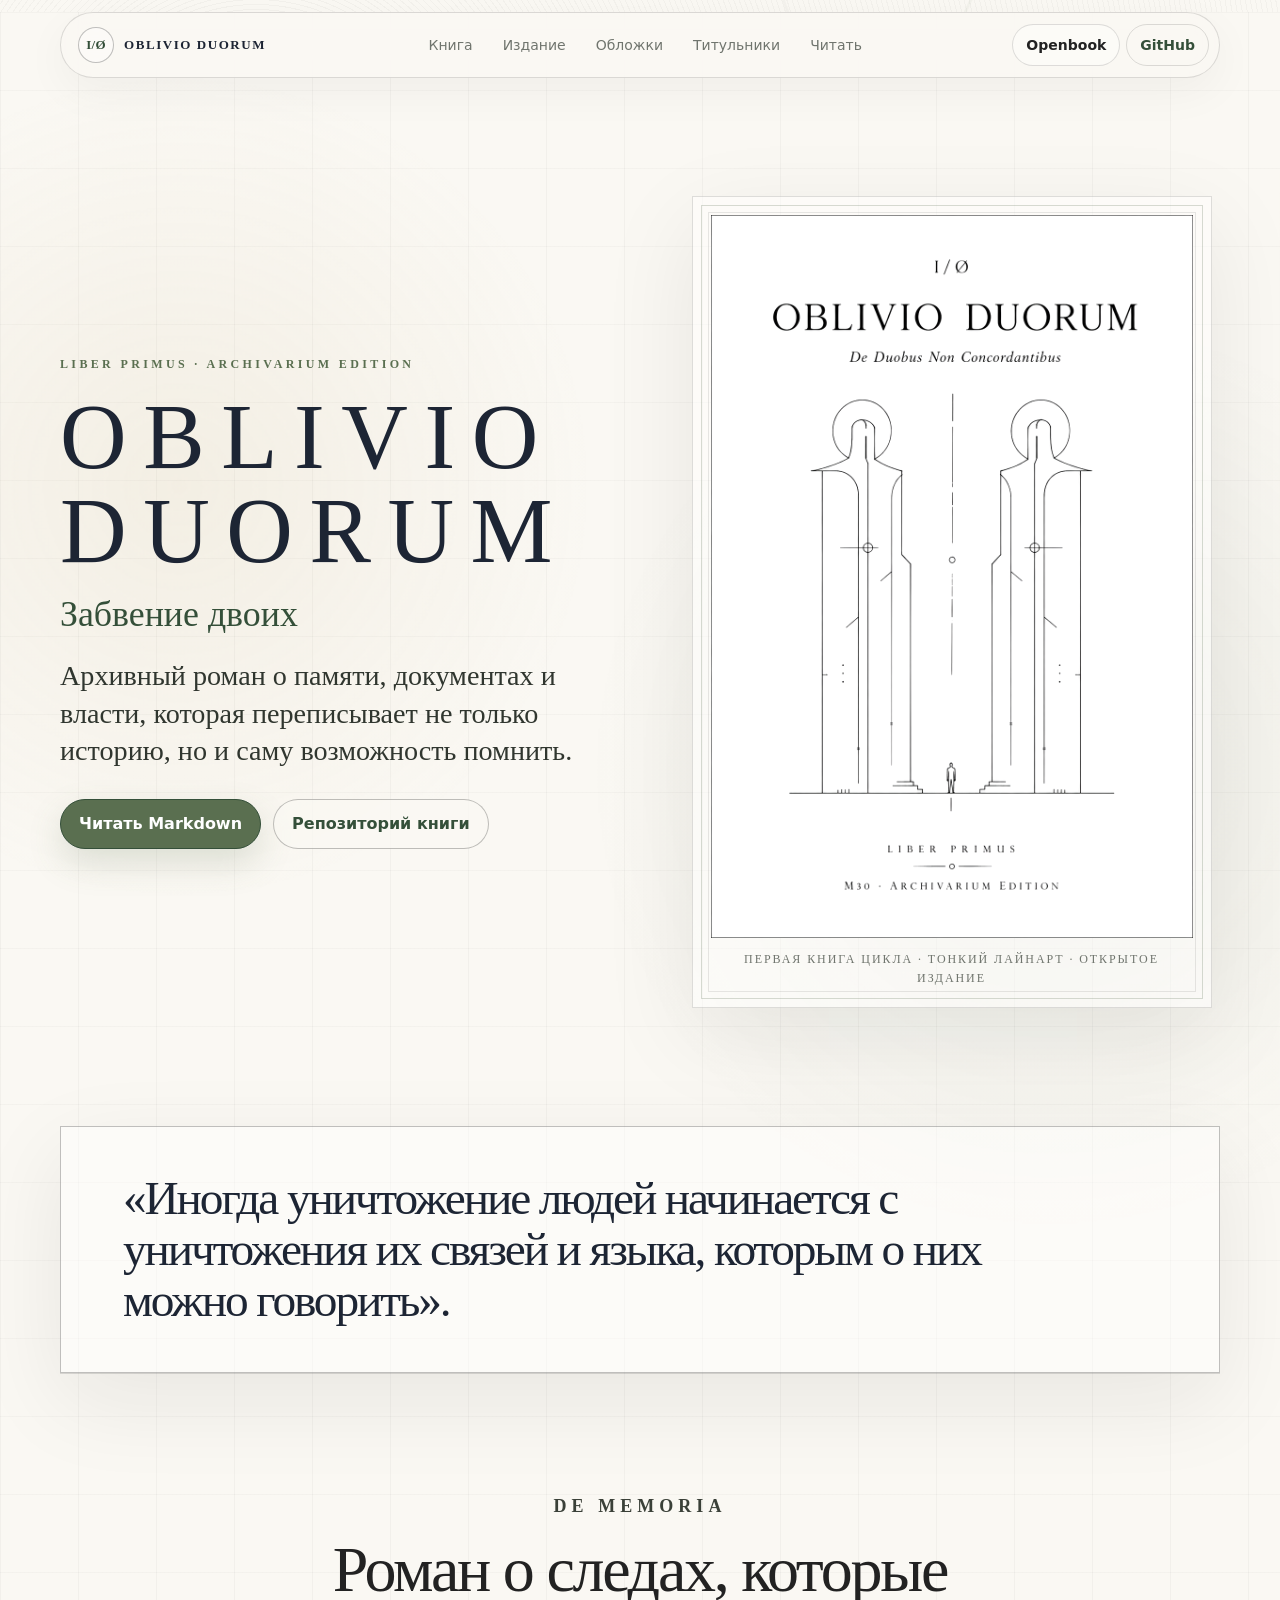
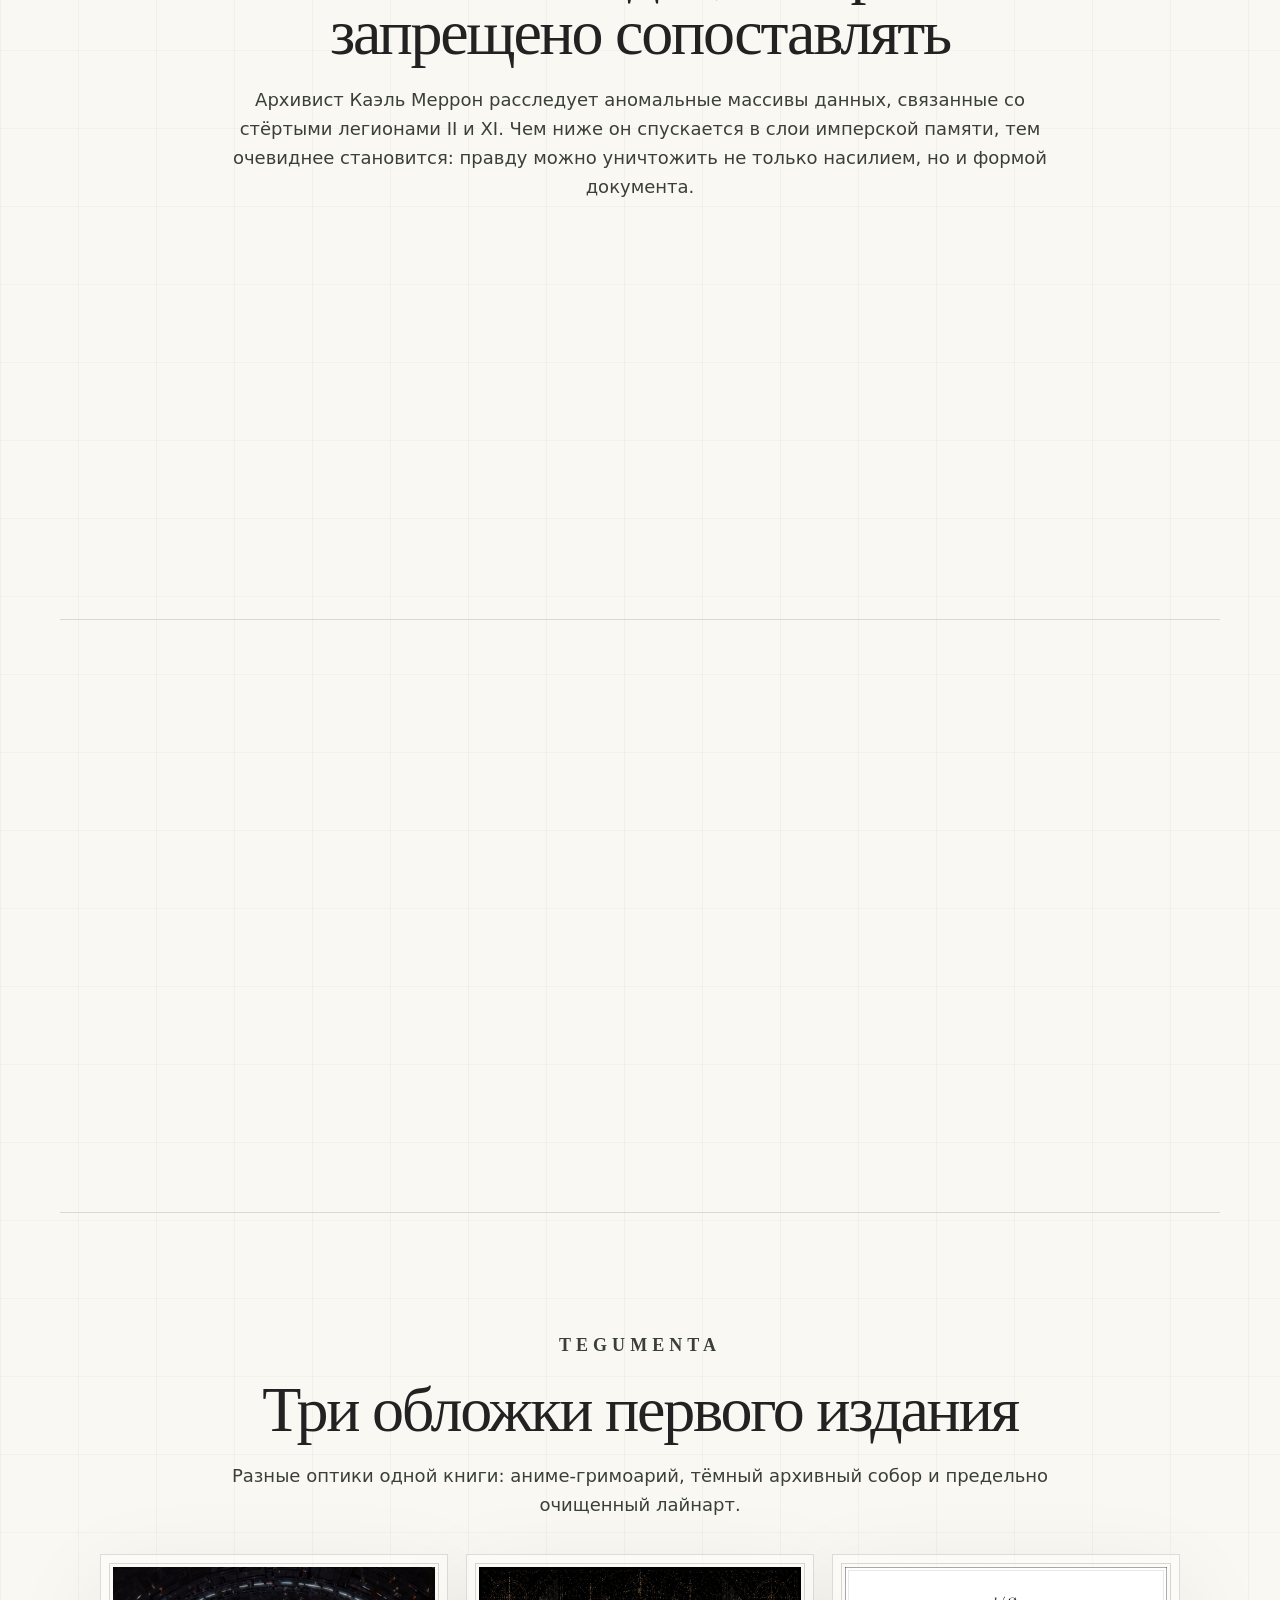
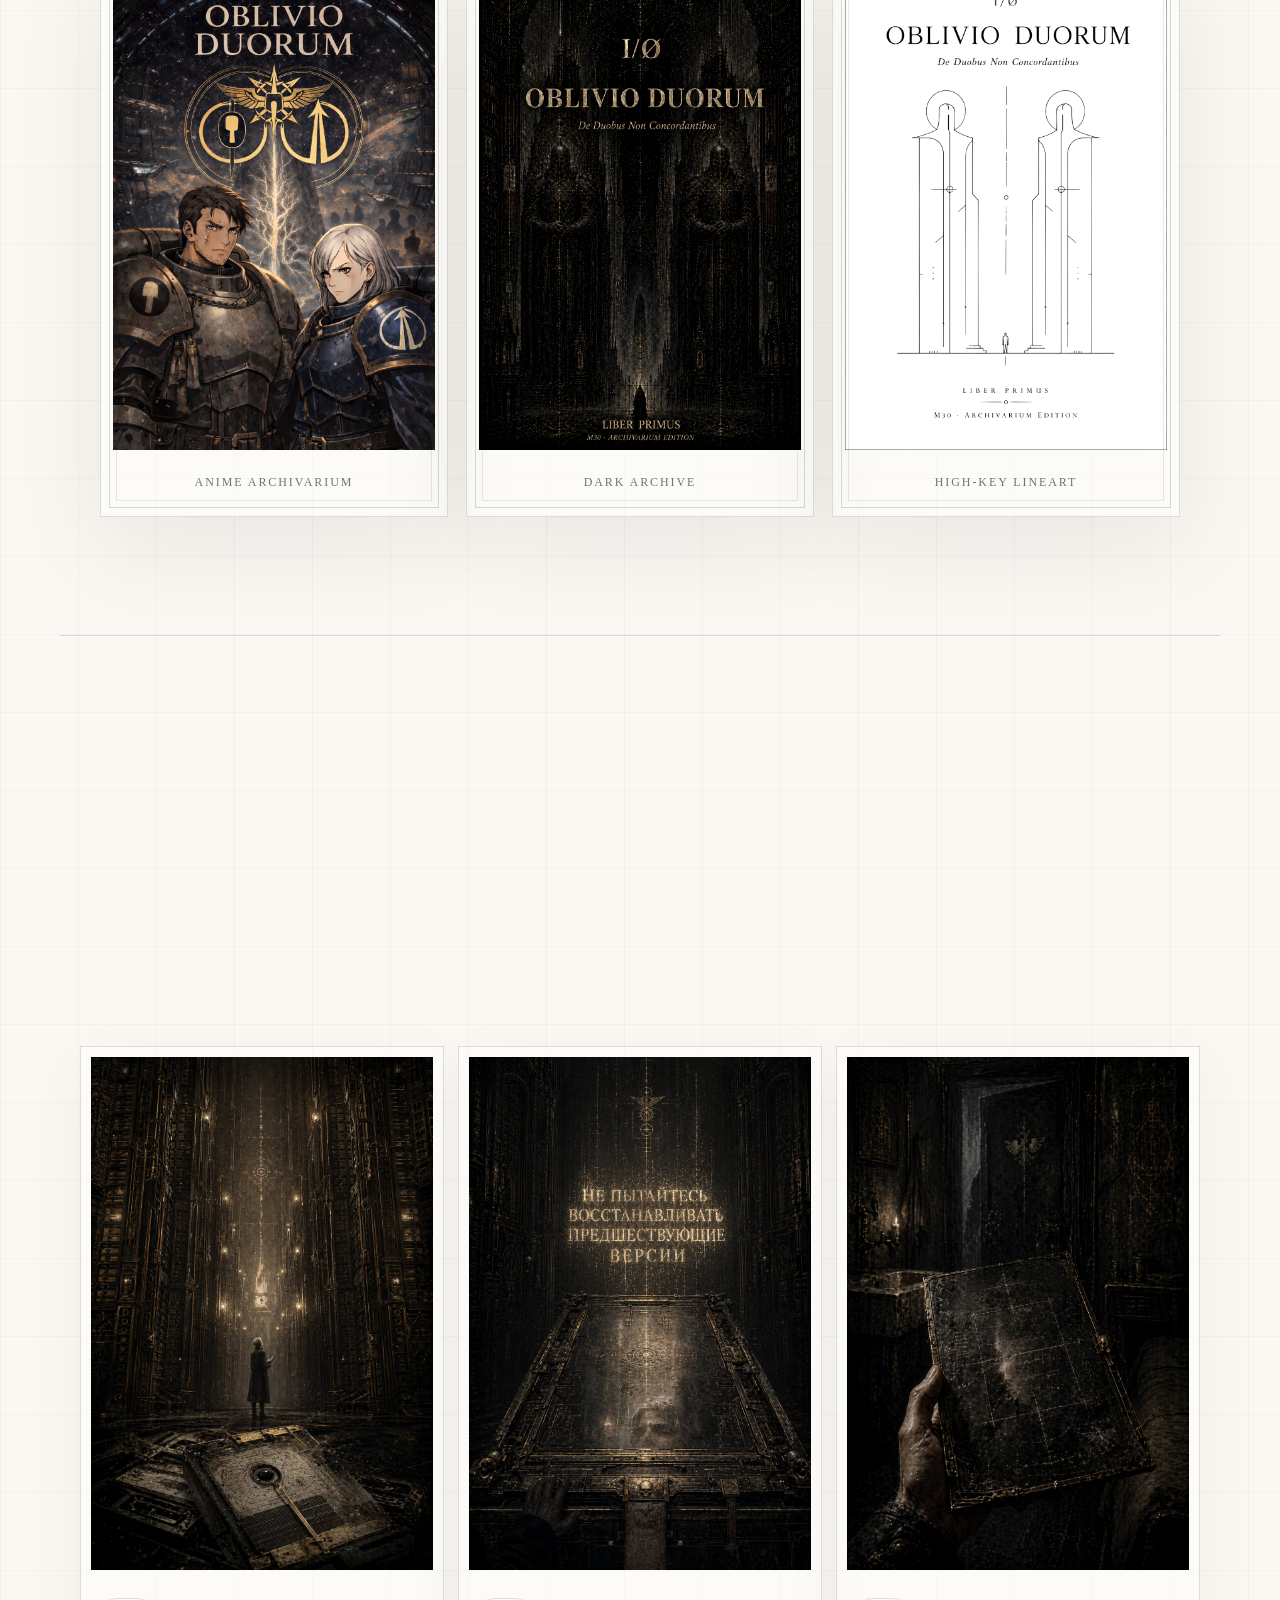
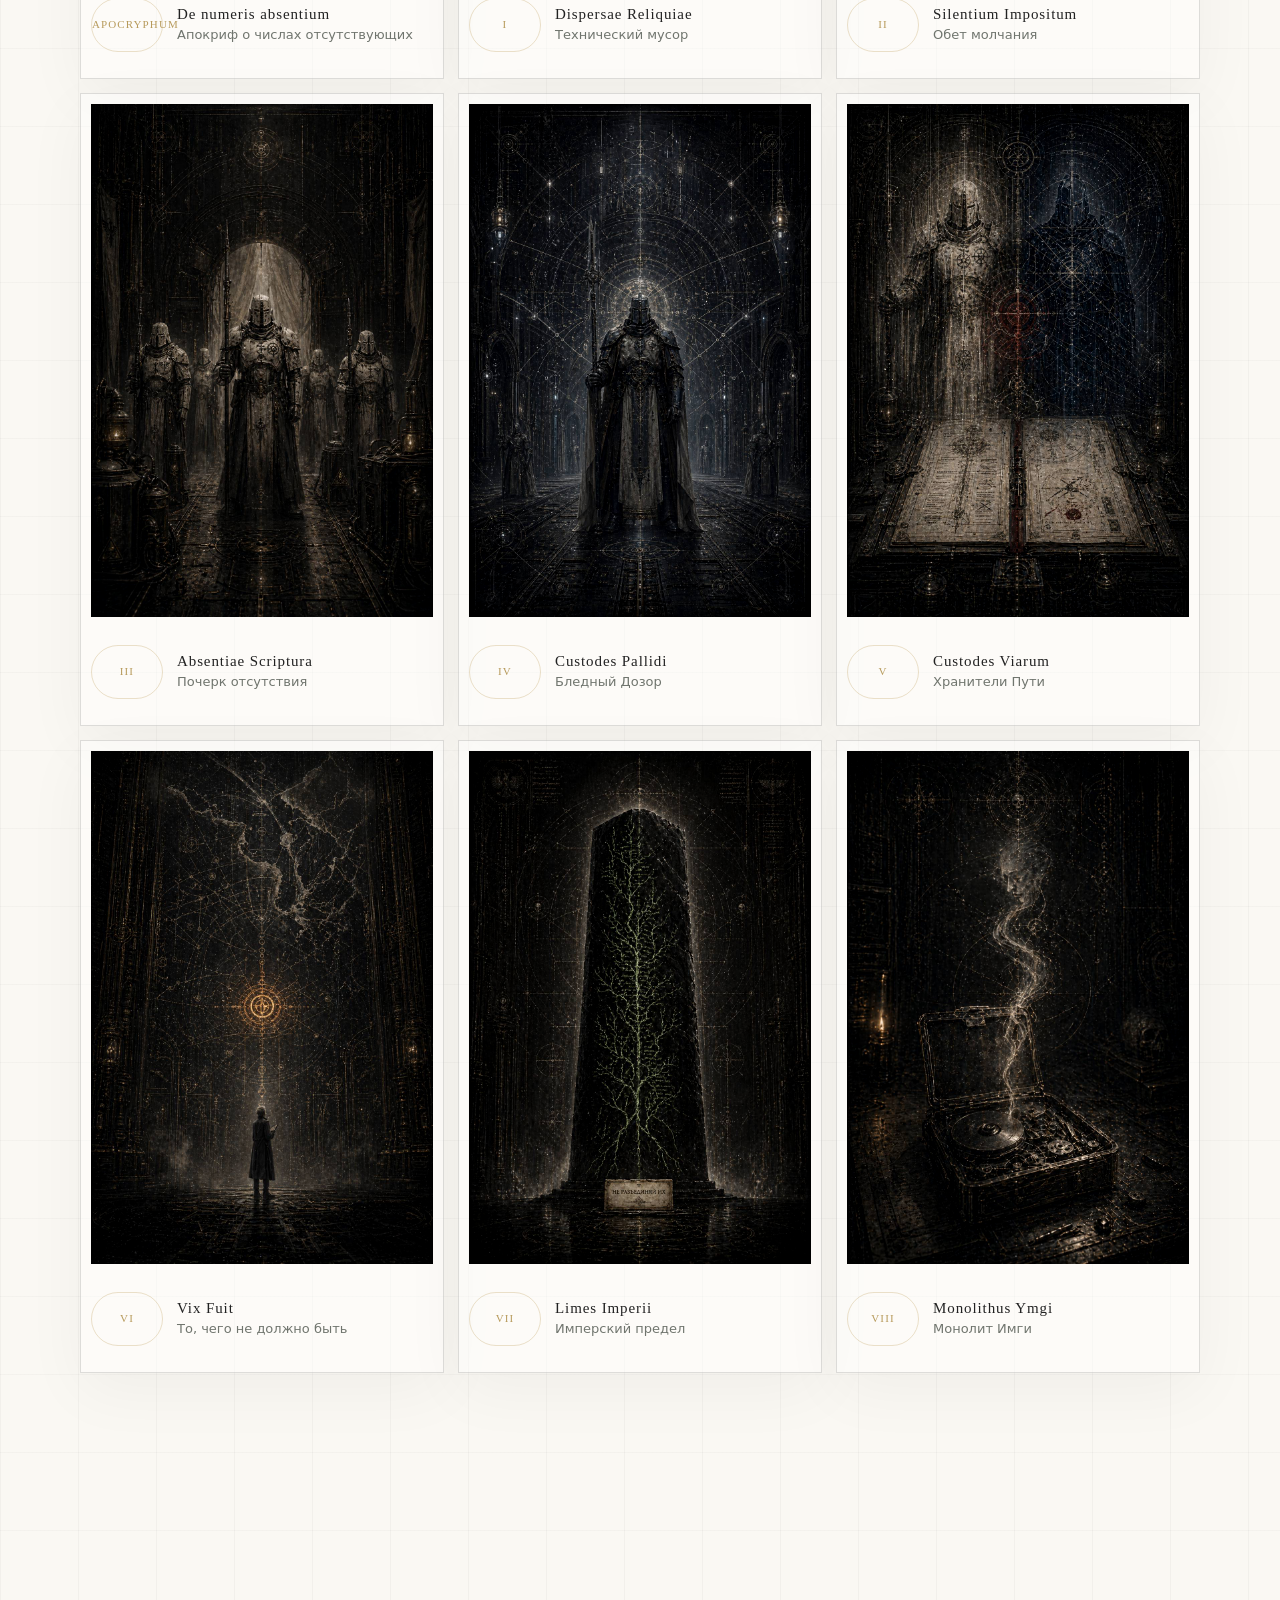
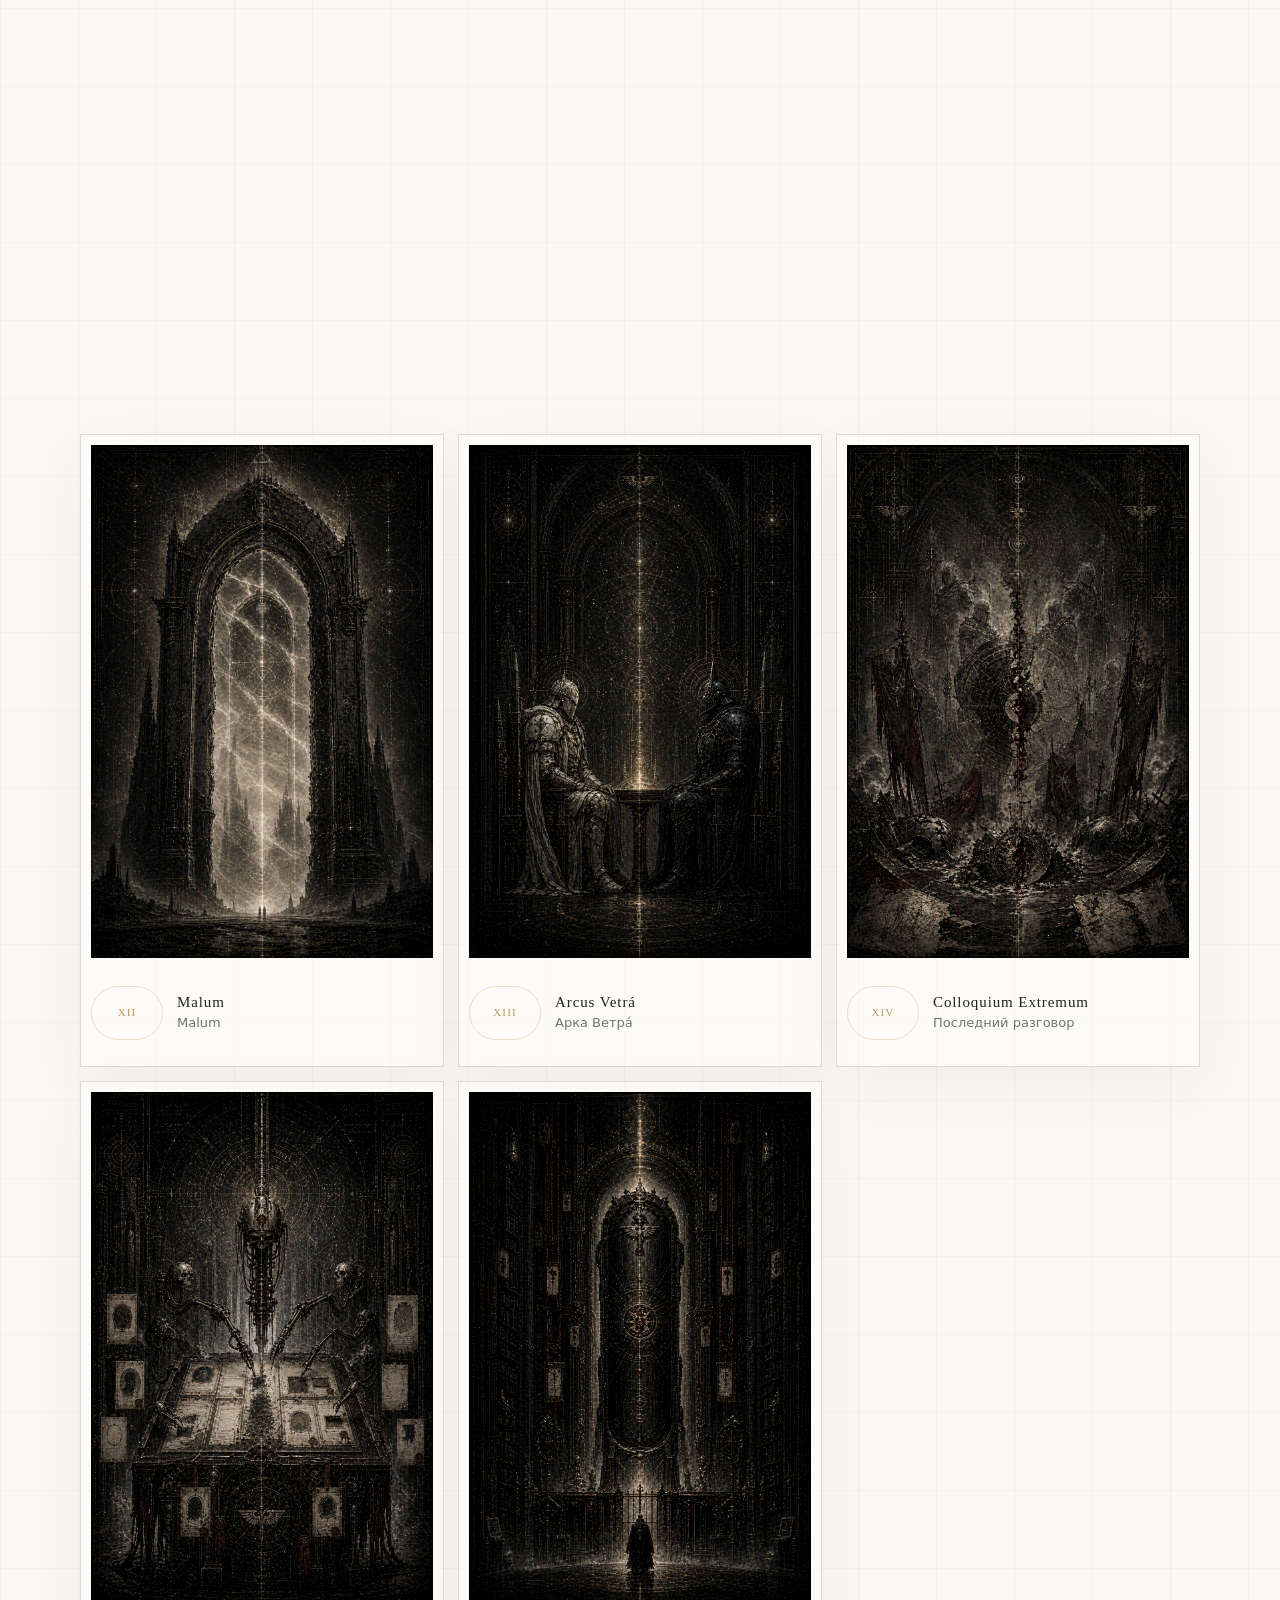
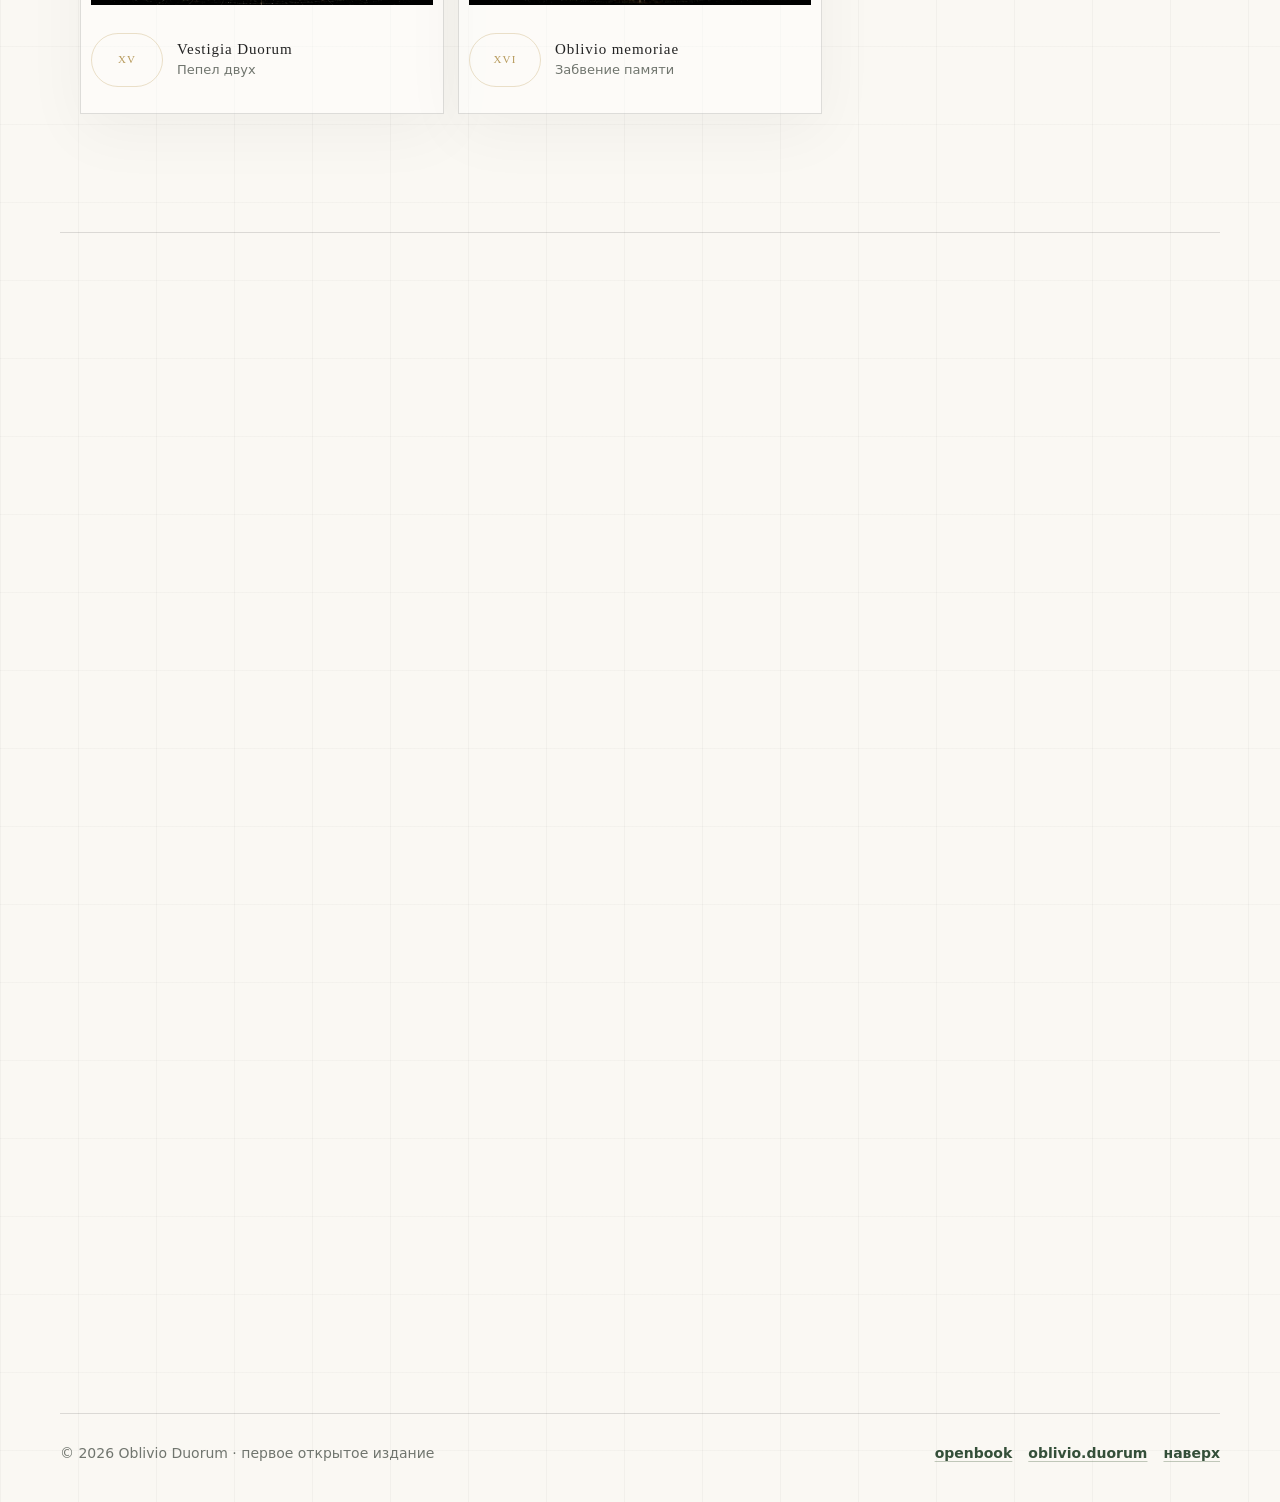
==== commit f39e9f5e: "docs" ====
--- a/docs/index.html
+++ b/docs/index.html
@@ -177,9 +177,9 @@
 
       <div class="chapter-toolbar reveal" aria-label="Управление галереей">
         <button class="filter-button is-active" type="button" data-filter="all">Все</button>
-        <button class="filter-button" type="button" data-filter="early">I–VI</button>
-        <button class="filter-button" type="button" data-filter="middle">VII–XII</button>
-        <button class="filter-button" type="button" data-filter="late">XIII–XVIII</button>
+        <button class="filter-button" type="button" data-filter="early">Prologus–V</button>
+        <button class="filter-button" type="button" data-filter="middle">VI–XI</button>
+        <button class="filter-button" type="button" data-filter="late">XII–Finis</button>
       </div>
 
       <div class="chapter-gallery" data-chapter-gallery aria-label="Галерея титульных изображений глав"></div>
--- a/docs/styles.css
+++ b/docs/styles.css
@@ -841,4 +841,223 @@
     opacity: 1;
     transform: none;
   }
+}
+
+/* Symmetry pass: Oblivio Duorum low-key archive layout */
+
+.hero {
+  grid-template-columns: minmax(0, 1fr) minmax(360px, 1fr);
+}
+
+.hero-copy {
+  max-width: 680px;
+}
+
+.cover-panel {
+  width: min(520px, 100%);
+  justify-self: center;
+}
+
+.cover-gallery {
+  max-width: 1080px;
+}
+
+.cover-card {
+  min-height: 100%;
+}
+
+.cover-card img {
+  height: auto;
+}
+
+.cover-card.featured {
+  transform: none;
+}
+
+.section-head {
+  margin-inline: auto;
+  text-align: center;
+}
+
+.section-head .eyebrow {
+  text-align: center;
+}
+
+.feature-grid,
+.read-grid {
+  align-items: stretch;
+}
+
+.feature-card,
+.read-card {
+  display: flex;
+  flex-direction: column;
+}
+
+.feature-card p,
+.read-card p {
+  margin-bottom: 0;
+}
+
+.feature-card::after,
+.read-card::after {
+  top: 24px;
+  right: 24px;
+  bottom: auto;
+}
+
+.split {
+  grid-template-columns: repeat(2, minmax(0, 1fr));
+  align-items: center;
+}
+
+.edition-list {
+  min-height: 100%;
+}
+
+.cover-gallery {
+  grid-template-columns: repeat(3, minmax(0, 1fr));
+  align-items: stretch;
+}
+
+.cover-card figcaption {
+  min-height: 42px;
+  display: grid;
+  place-items: center;
+}
+
+.chapter-toolbar {
+  justify-content: center;
+}
+
+.chapter-gallery {
+  grid-template-columns: repeat(3, minmax(0, 1fr));
+  max-width: 1120px;
+  margin-inline: auto;
+  align-items: stretch;
+}
+
+.chapter-card {
+  display: flex;
+  flex-direction: column;
+}
+
+.chapter-card button {
+  flex: 1;
+}
+
+.chapter-card img {
+  height: 100%;
+  min-height: 360px;
+}
+
+.chapter-card figcaption {
+  display: grid;
+  grid-template-columns: 72px minmax(0, 1fr);
+  align-items: center;
+  min-height: 86px;
+  gap: 14px;
+  margin-top: 12px;
+  color: var(--ink-soft);
+  text-align: left;
+}
+
+.chapter-mark {
+  display: grid;
+  place-items: center;
+  min-height: 54px;
+  border: 1px solid rgba(197, 167, 107, .34);
+  border-radius: 999px;
+  color: var(--gold);
+  font-family: var(--mono-serif);
+  font-size: 11px;
+  letter-spacing: .10em;
+}
+
+.chapter-name {
+  display: grid;
+  gap: 3px;
+  min-width: 0;
+}
+
+.chapter-name strong {
+  color: var(--ink);
+  font-family: var(--serif);
+  font-size: 15px;
+  font-weight: 500;
+  letter-spacing: .06em;
+  line-height: 1.15;
+  text-transform: none;
+}
+
+.chapter-name em {
+  color: var(--muted);
+  font-family: var(--sans);
+  font-size: 13px;
+  font-style: normal;
+  letter-spacing: 0;
+  line-height: 1.25;
+  text-transform: none;
+}
+
+.gallery-note {
+  text-align: center;
+}
+
+.final-cta {
+  display: grid;
+  justify-items: center;
+}
+
+.site-footer {
+  align-items: center;
+}
+
+@media (max-width: 1040px) {
+  .chapter-gallery {
+    grid-template-columns: repeat(2, minmax(0, 1fr));
+  }
+
+  .chapter-card img {
+    min-height: 320px;
+  }
+}
+
+@media (max-width: 940px) {
+  .hero,
+  .split {
+    grid-template-columns: 1fr;
+  }
+
+  .hero-copy,
+  .cover-panel {
+    justify-self: center;
+  }
+
+  .hero-copy {
+    text-align: center;
+  }
+
+  .hero-actions {
+    justify-content: center;
+  }
+
+  .cover-gallery {
+    grid-template-columns: 1fr;
+    max-width: 520px;
+  }
+}
+
+@media (max-width: 680px) {
+  .chapter-gallery {
+    grid-template-columns: 1fr;
+  }
+
+  .chapter-card img {
+    min-height: 280px;
+  }
+
+  .chapter-card figcaption {
+    grid-template-columns: 58px minmax(0, 1fr);
+  }
 }
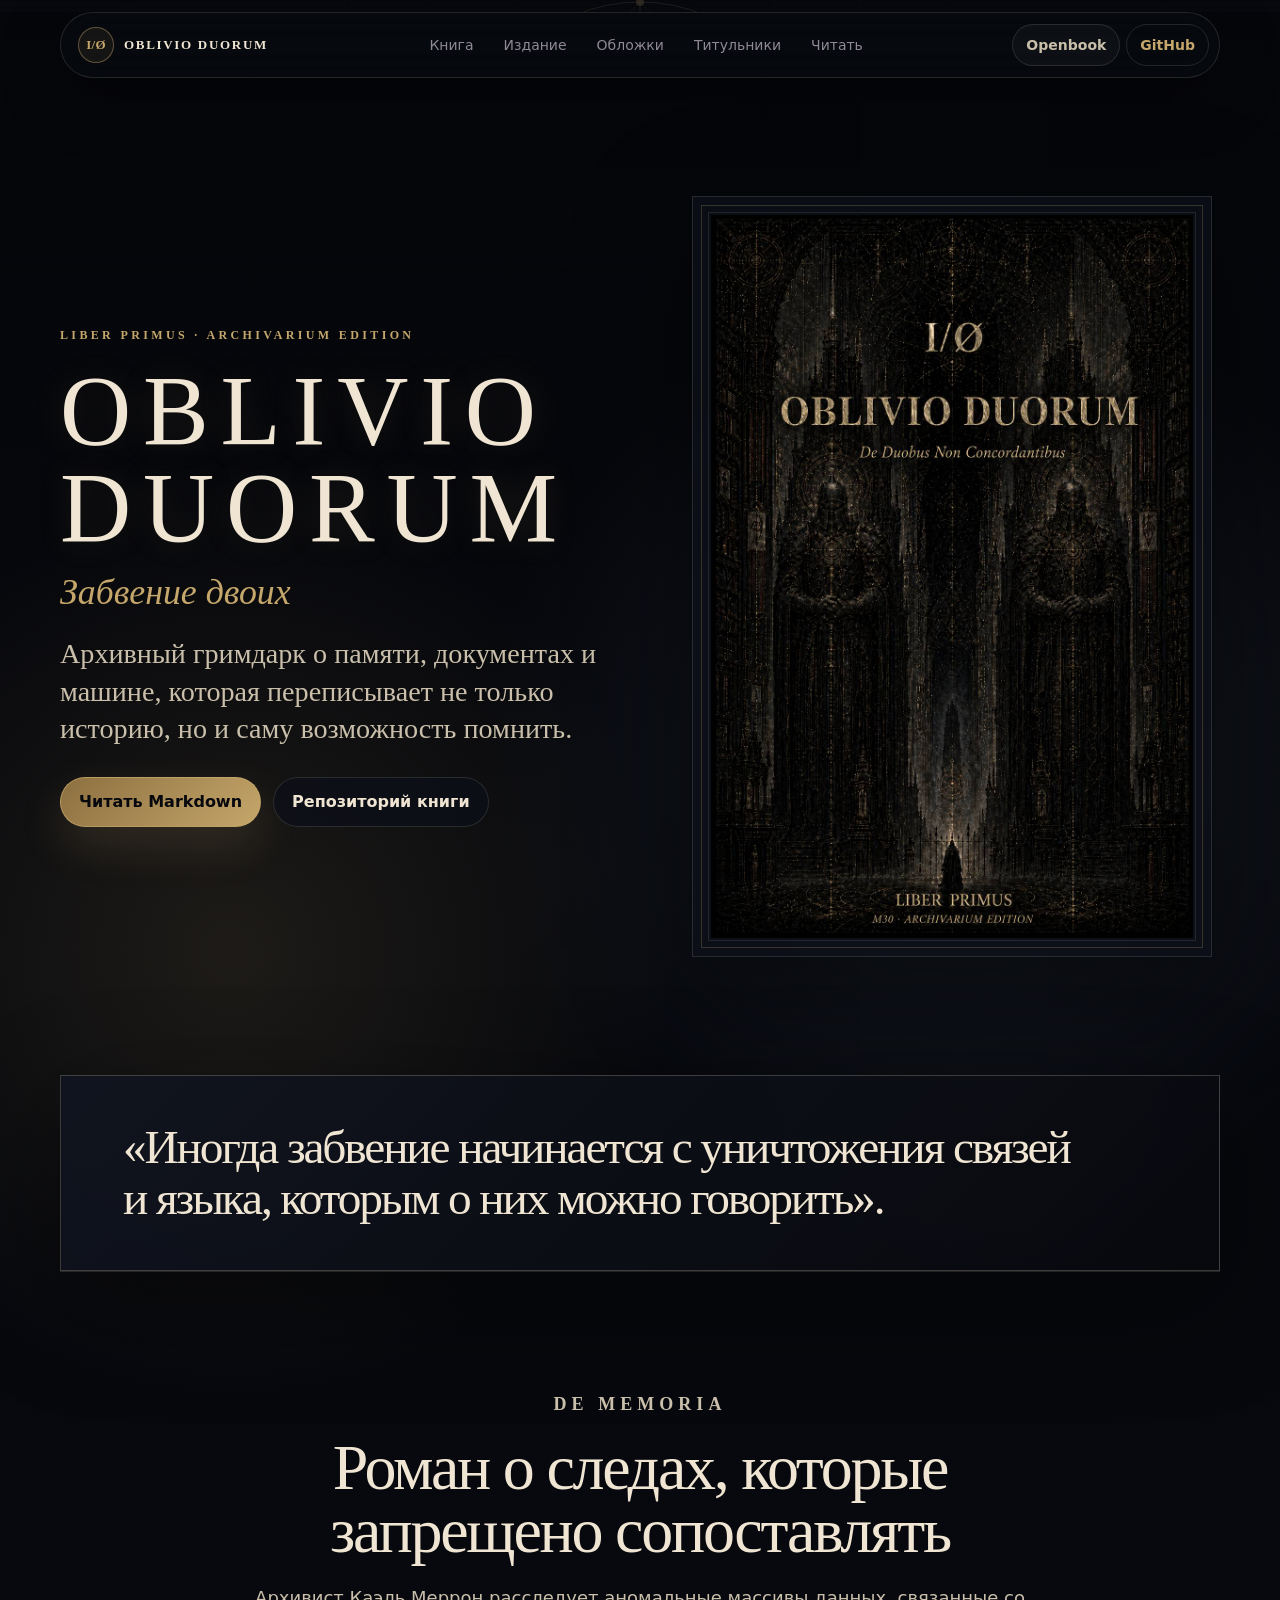
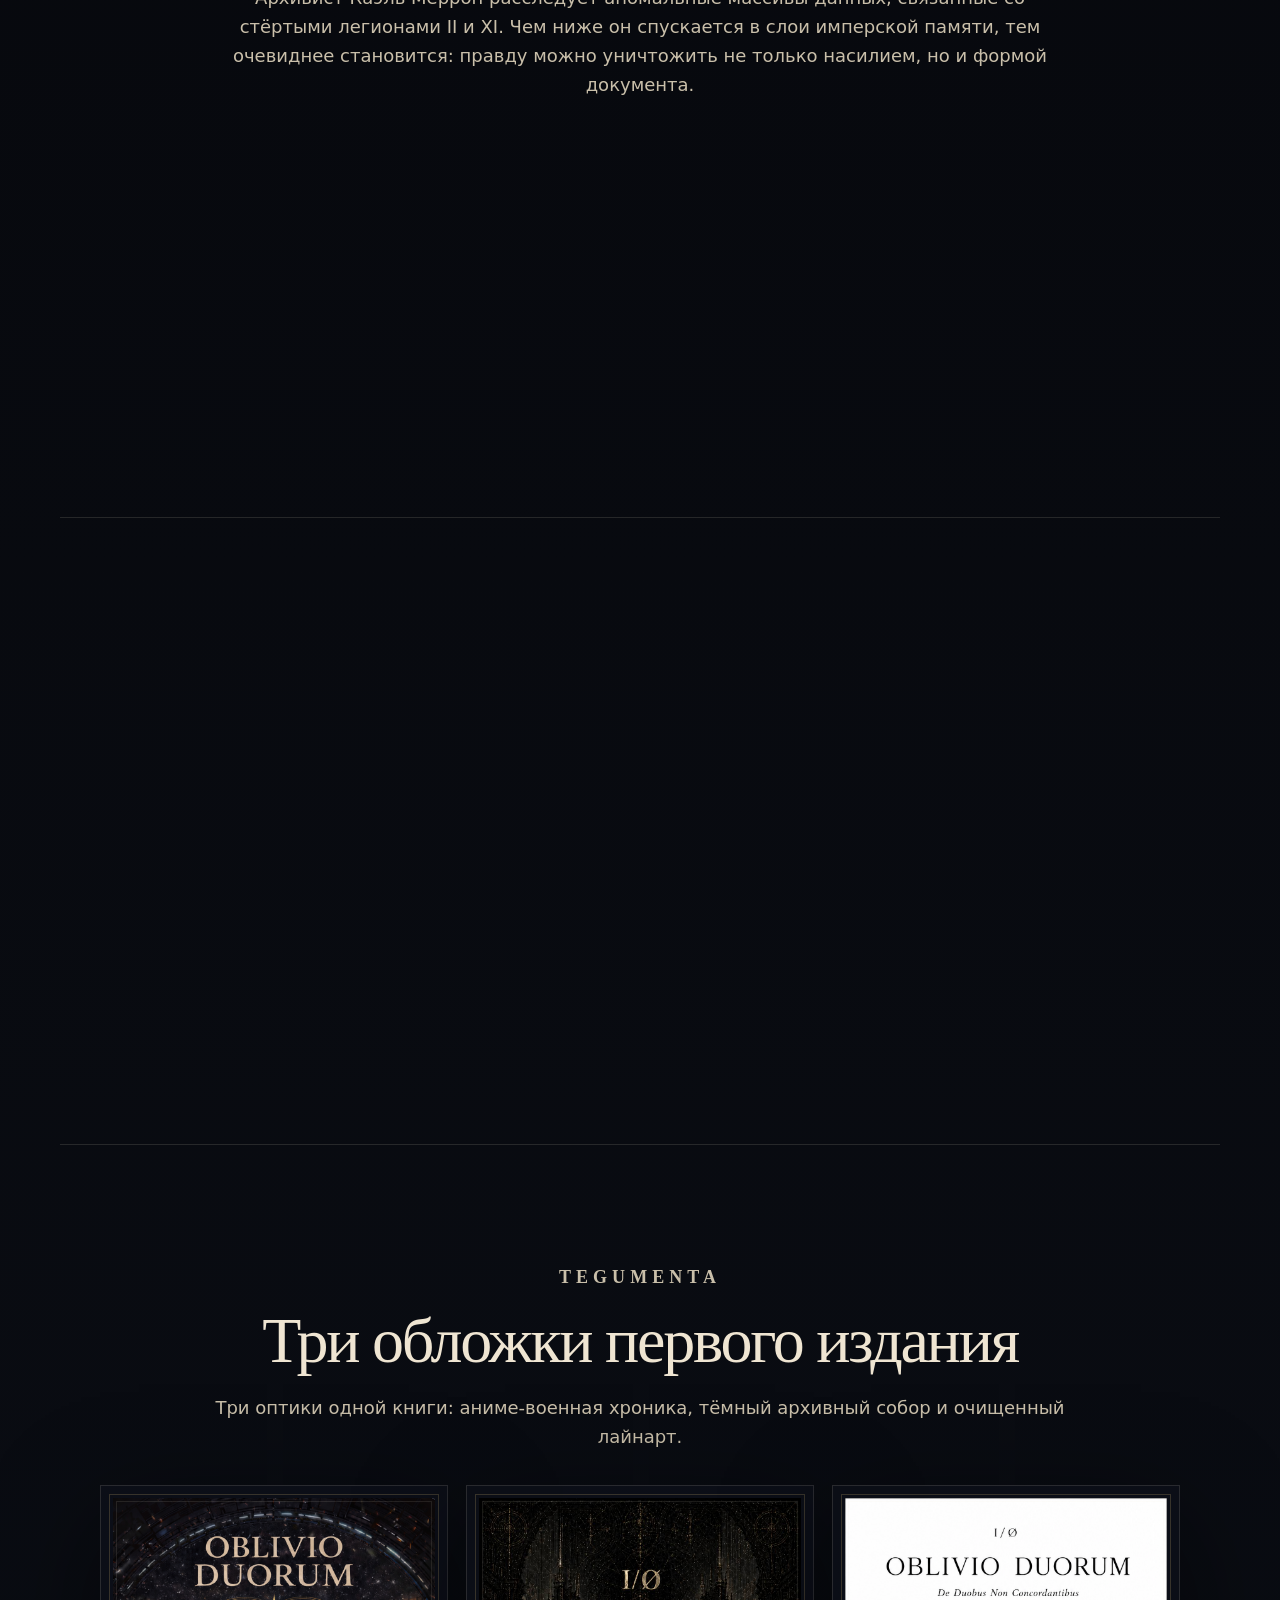
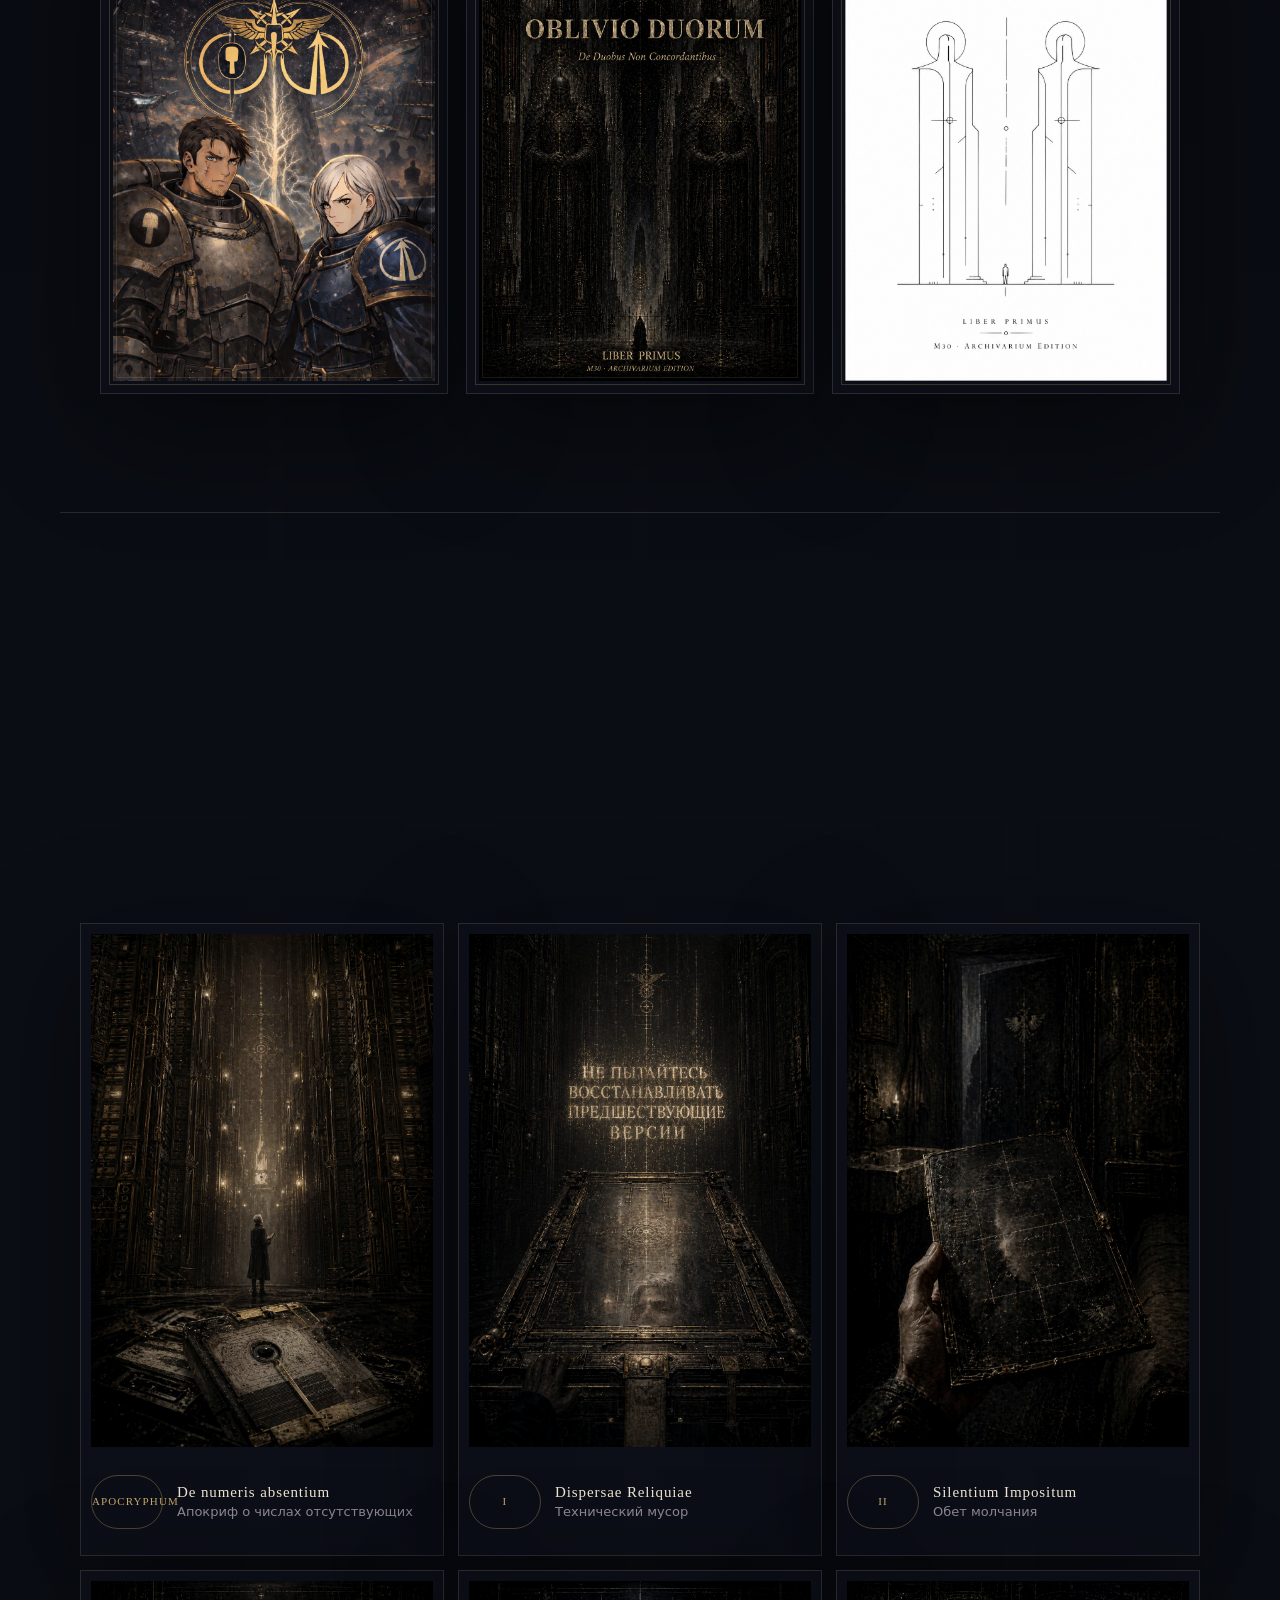
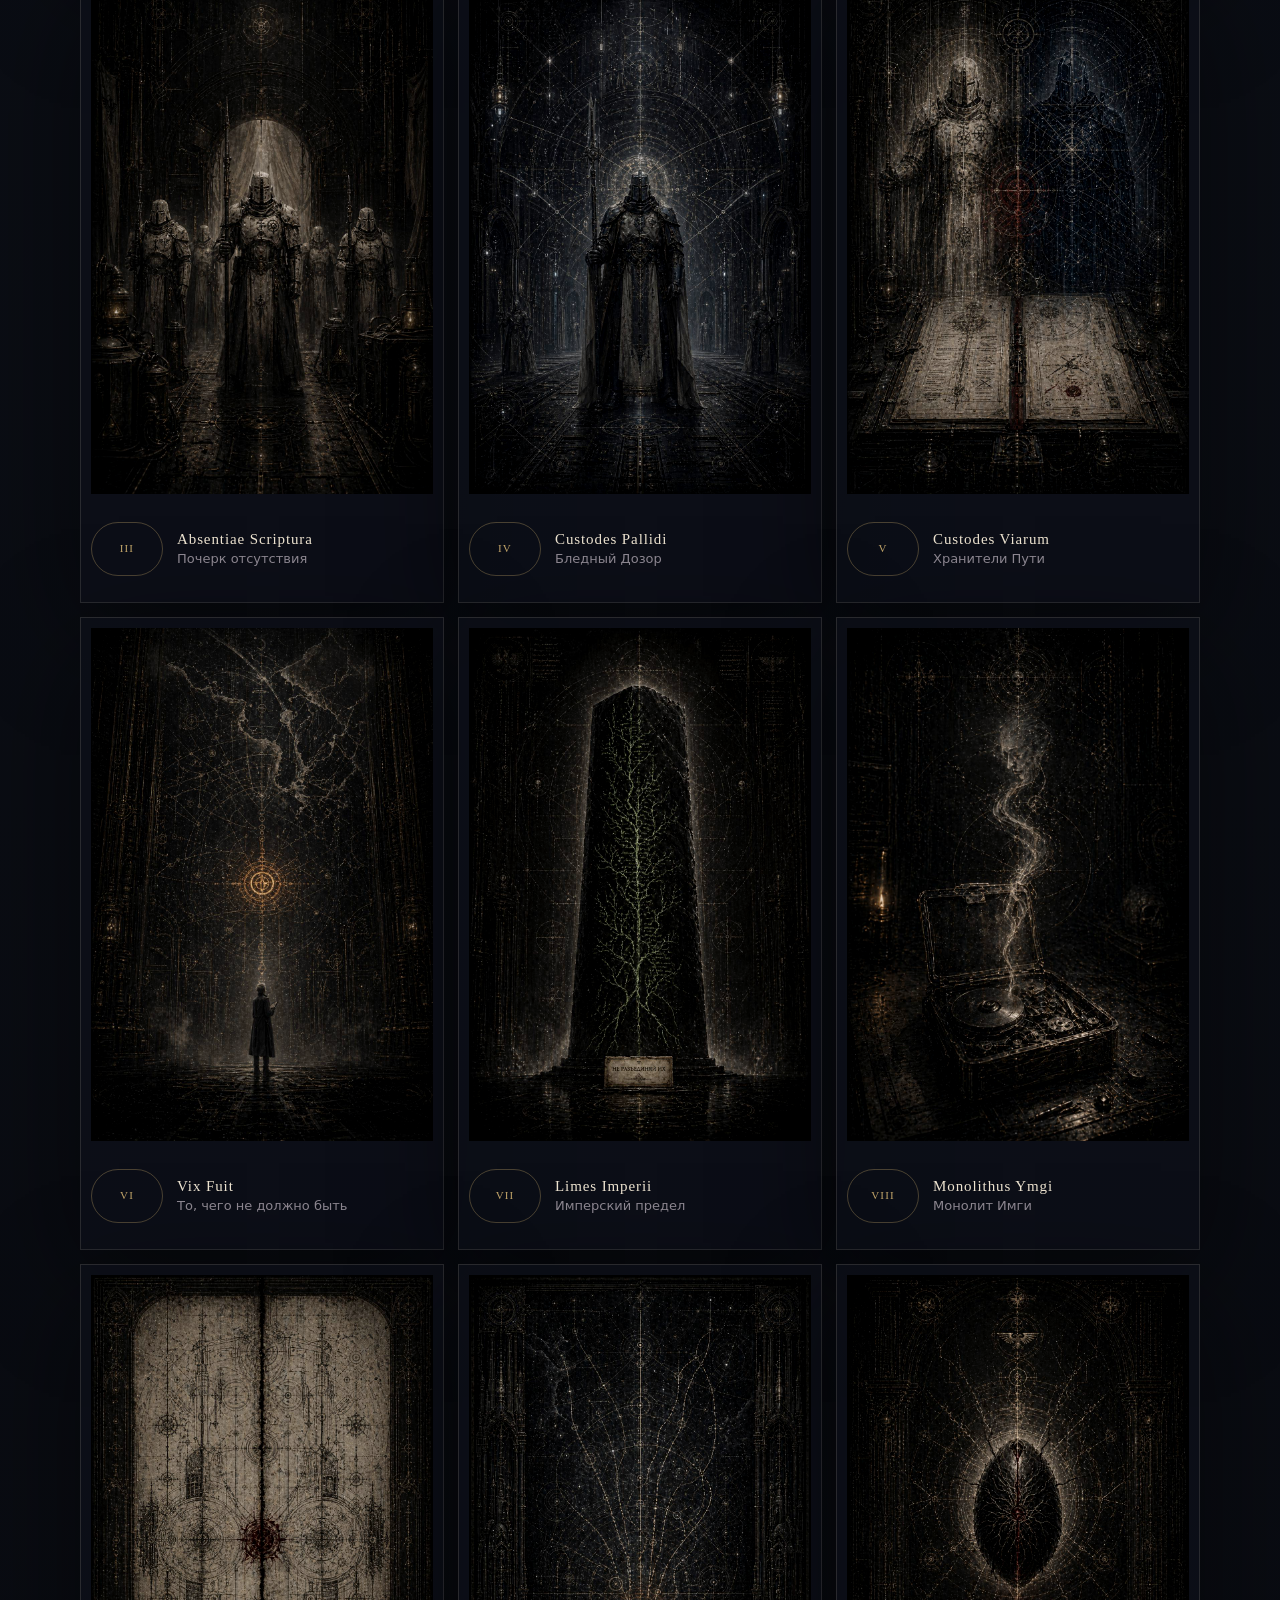
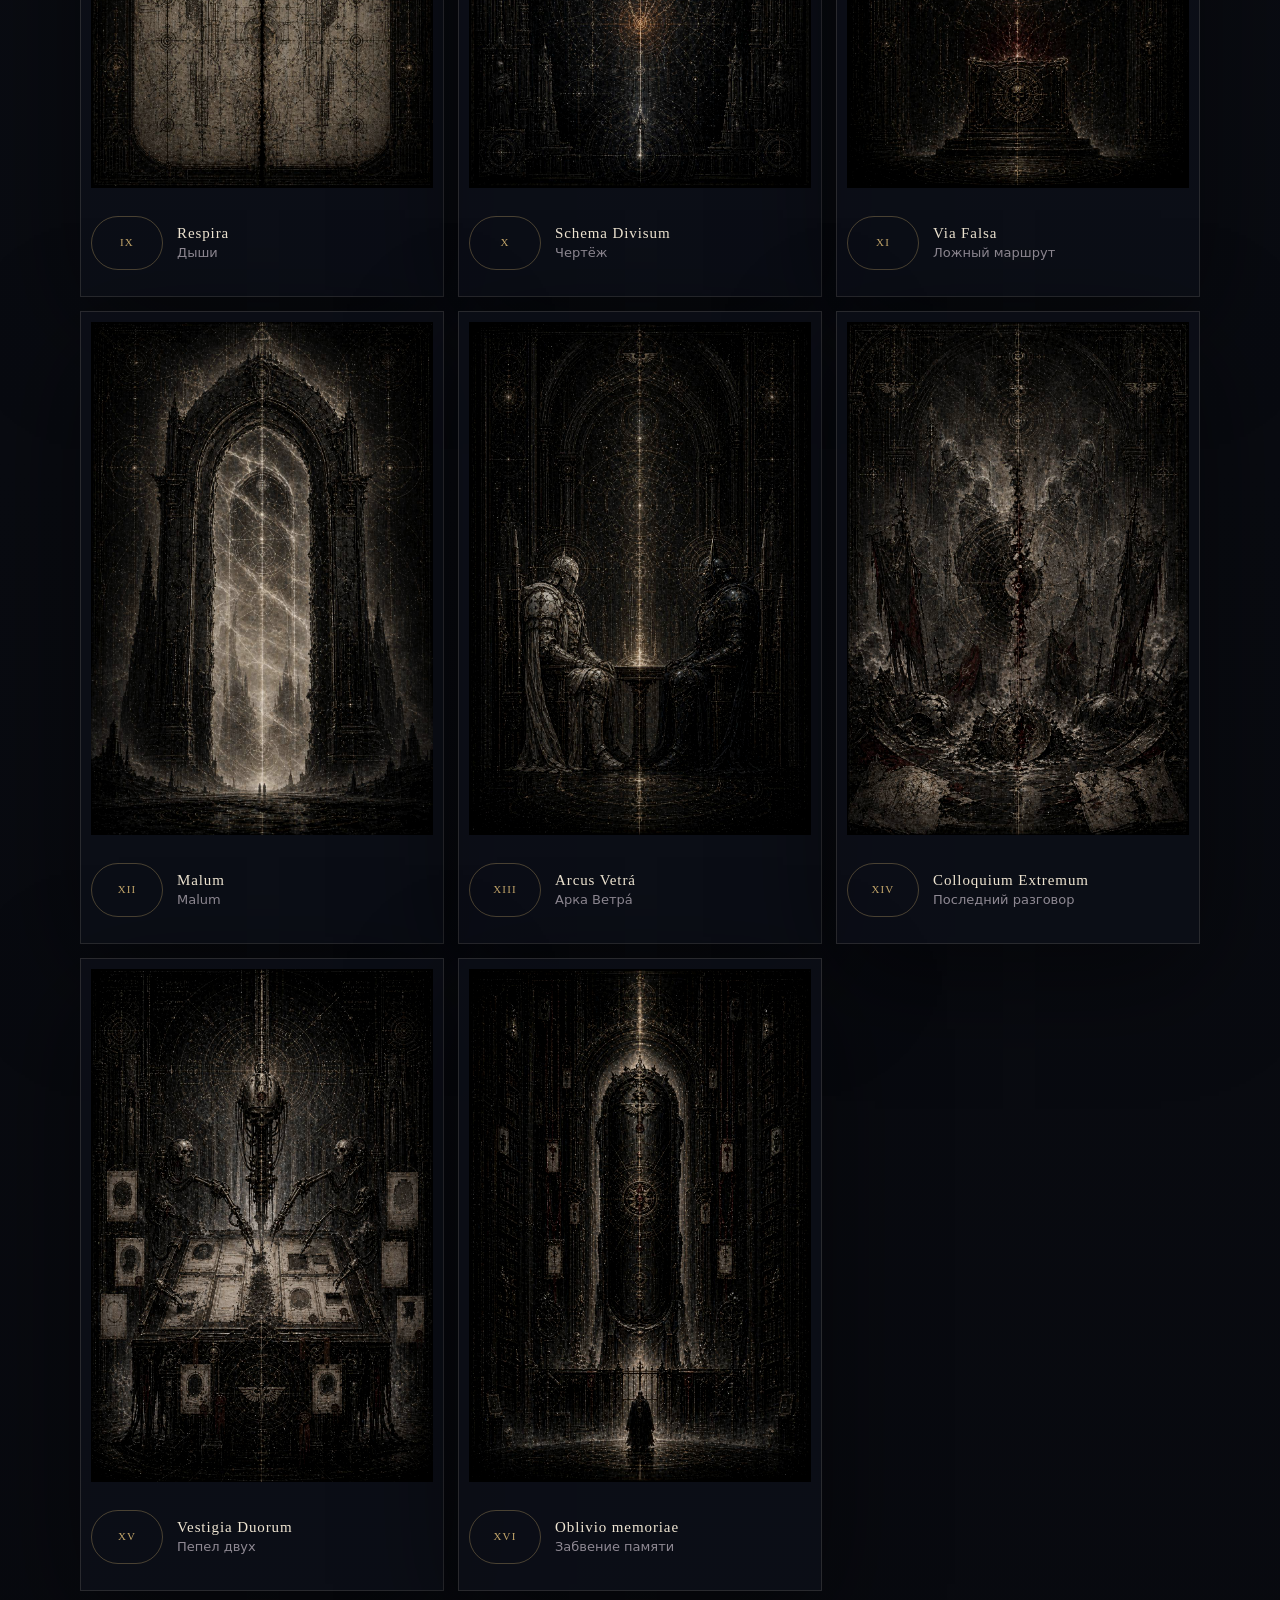
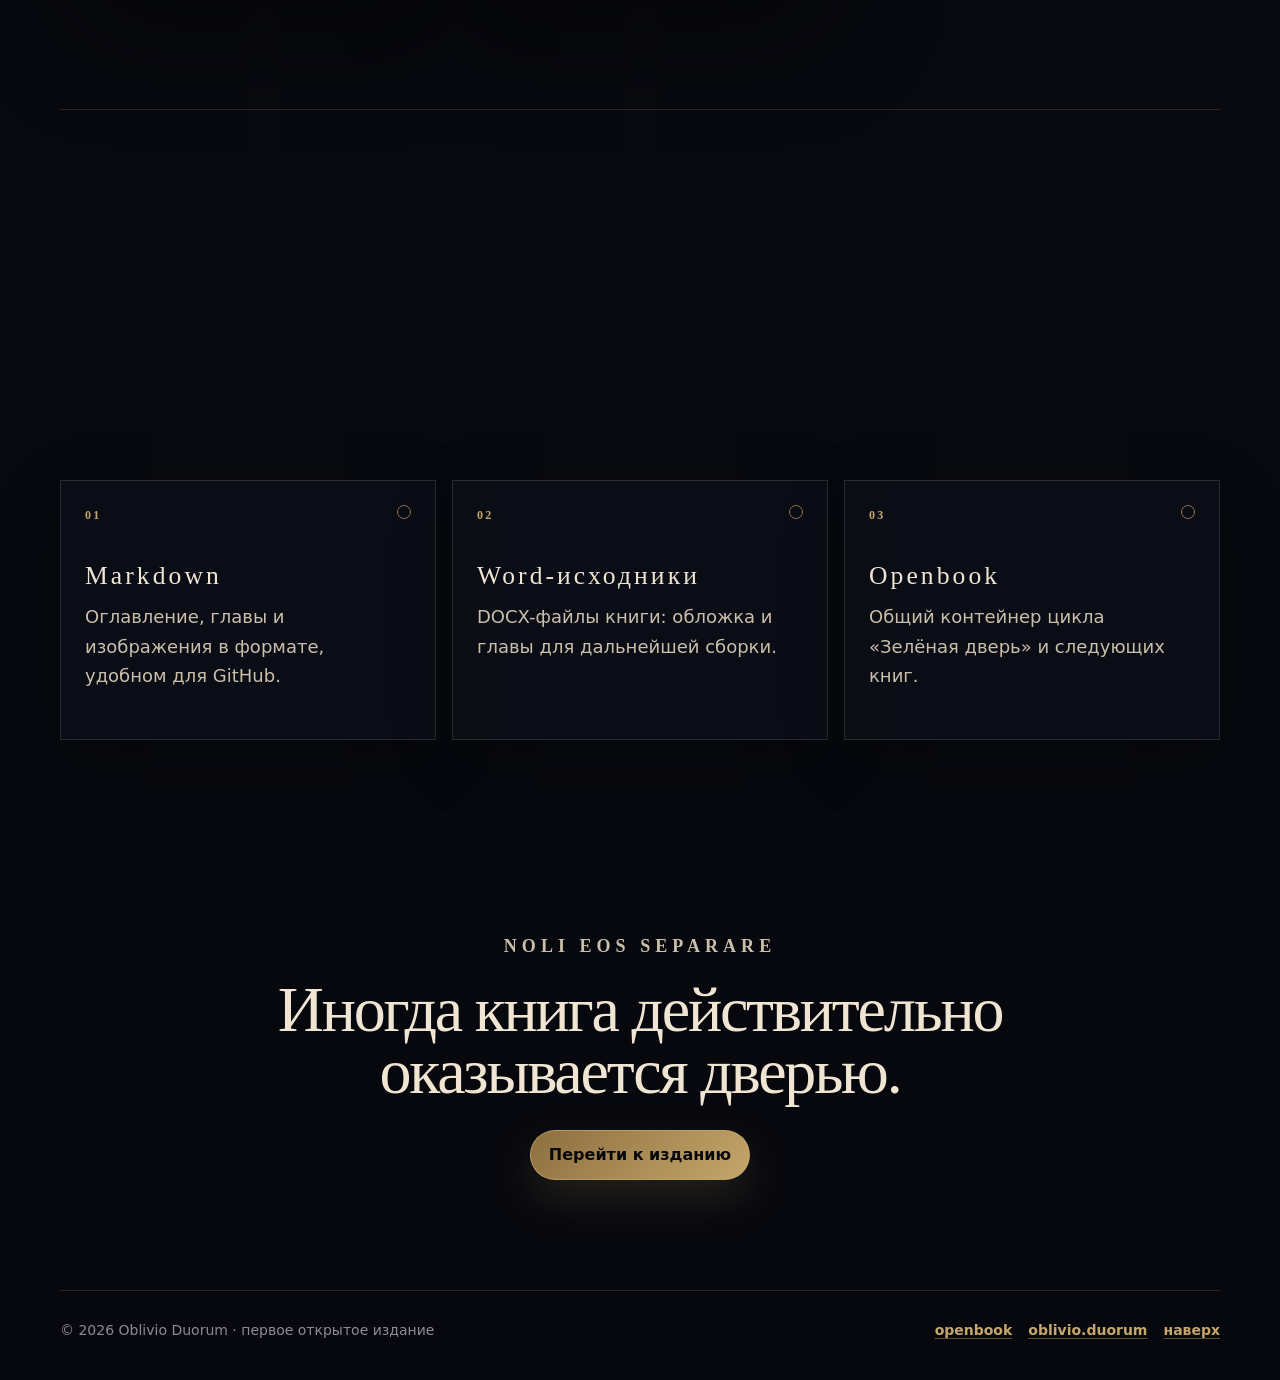
==== commit 75b79b21: "docs" ====
--- a/docs/index.html
+++ b/docs/index.html
@@ -3,23 +3,313 @@
 <head>
   <meta charset="utf-8">
   <meta name="viewport" content="width=device-width, initial-scale=1">
-  <meta name="theme-color" content="#FAF8F3">
-  <meta name="description" content="Oblivio Duorum / Забвение двоих — первое открытое издание архивного романа о памяти, документах и праве быть не стёртым.">
+  <meta name="theme-color" content="#07080d">
+  <meta name="description" content="Oblivio Duorum / Забвение двоих — первое открытое издание архивного гримдарк-романа о памяти, документах и праве быть не стёртым.">
+
   <meta property="og:title" content="Oblivio Duorum / Забвение двоих">
-  <meta property="og:description" content="Архивный роман о следах, документах и невозможности окончательно стереть связь.">
+  <meta property="og:description" content="Архивный гримдарк о следах, документах и невозможности окончательно стереть связь.">
   <meta property="og:type" content="book">
-  <meta property="og:image" content="assets/covers/cover-lineart.png">
+  <meta property="og:image" content="assets/covers/cover-dark.jpg">
   <meta property="og:url" content="https://antonkurenkov.github.io/oblivio.duorum/">
+
   <link rel="canonical" href="https://antonkurenkov.github.io/oblivio.duorum/">
-
   <title>Oblivio Duorum / Забвение двоих</title>
 
   <link rel="icon" href="assets/favicon.svg" type="image/svg+xml">
   <link rel="stylesheet" href="styles.css">
+
+  <style>
+    :root {
+      color-scheme: dark;
+      --void: #07080d;
+      --void-2: #0b0e15;
+      --panel: rgba(15, 18, 28, .76);
+      --panel-solid: #10141f;
+      --ink: #efe5d2;
+      --ink-soft: #c9bfaa;
+      --muted: #8f8993;
+      --line: rgba(239, 229, 210, .13);
+      --line-strong: rgba(239, 229, 210, .24);
+      --gold: #c5a76b;
+      --gold-soft: rgba(197, 167, 107, .12);
+      --blue: #7d93b8;
+      --blue-deep: #141b28;
+      --red-dust: #9b5c46;
+      --serif: Georgia, "Times New Roman", Times, serif;
+      --mono-serif: Consolas, "Times New Roman", Georgia, serif;
+      --sans: Inter, ui-sans-serif, system-ui, -apple-system, BlinkMacSystemFont, "Segoe UI", sans-serif;
+    }
+
+    html {
+      background: var(--void);
+    }
+
+    body {
+      background:
+        radial-gradient(circle at 75% 8%, rgba(125, 147, 184, .14), transparent 30rem),
+        radial-gradient(circle at 18% 10%, rgba(197, 167, 107, .12), transparent 28rem),
+        radial-gradient(circle at 50% 110%, rgba(155, 92, 70, .10), transparent 36rem),
+        linear-gradient(180deg, #05060a 0%, #0b0e15 46%, #07080d 100%);
+      color: var(--ink);
+    }
+
+    body::before {
+      opacity: .18;
+      background:
+        linear-gradient(90deg, rgba(239,229,210,.06) 1px, transparent 1px),
+        linear-gradient(rgba(239,229,210,.045) 1px, transparent 1px);
+      background-size: 86px 86px;
+      mask-image: radial-gradient(circle at 50% 22%, #000 0 40%, transparent 78%);
+    }
+
+    body::after {
+      opacity: .10;
+      background-image:
+        radial-gradient(circle at 22% 18%, rgba(239,229,210,.42) 0 1px, transparent 1.8px),
+        radial-gradient(circle at 76% 36%, rgba(197,167,107,.38) 0 1px, transparent 1.8px),
+        radial-gradient(circle at 52% 74%, rgba(125,147,184,.24) 0 1px, transparent 1.6px);
+      background-size: 173px 173px, 251px 251px, 311px 311px;
+    }
+
+    .archive-lineart {
+      position: fixed;
+      inset: 0;
+      z-index: -2;
+      pointer-events: none;
+      opacity: .34;
+      overflow: hidden;
+    }
+
+    .archive-lineart svg {
+      width: 100%;
+      height: 100%;
+      min-width: 900px;
+      transform: translateX(-50%);
+      margin-left: 50%;
+    }
+
+    .archive-lineart .axis,
+    .archive-lineart .arc,
+    .archive-lineart .thin {
+      fill: none;
+      stroke: rgba(239, 229, 210, .30);
+      stroke-width: 1;
+      vector-effect: non-scaling-stroke;
+    }
+
+    .archive-lineart .faint {
+      fill: none;
+      stroke: rgba(239, 229, 210, .14);
+      stroke-width: 1;
+      vector-effect: non-scaling-stroke;
+    }
+
+    .archive-lineart .gold {
+      fill: none;
+      stroke: rgba(197, 167, 107, .38);
+      stroke-width: 1;
+      vector-effect: non-scaling-stroke;
+    }
+
+    .archive-lineart .dot {
+      fill: rgba(239, 229, 210, .46);
+    }
+
+    .archive-lineart .gold-dot {
+      fill: rgba(197, 167, 107, .58);
+    }
+
+    .site-header {
+      border-color: rgba(239, 229, 210, .13);
+      background: rgba(8, 10, 16, .82);
+      box-shadow: 0 18px 60px rgba(0,0,0,.38);
+    }
+
+    .site-header.is-compact {
+      background: rgba(8, 10, 16, .94);
+      border-color: rgba(197, 167, 107, .24);
+    }
+
+    .brand,
+    h1,
+    h2,
+    h3 {
+      color: var(--ink);
+    }
+
+    .brand-mark {
+      border-color: rgba(197, 167, 107, .44);
+      color: var(--gold);
+      background: rgba(197, 167, 107, .08);
+    }
+
+    .eyebrow,
+    .subtitle,
+    .chapter-mark,
+    .site-footer a {
+      color: var(--gold);
+    }
+
+    h1 {
+      font-family: var(--serif);
+      letter-spacing: .12em;
+      text-shadow: 0 0 32px rgba(197, 167, 107, .15);
+    }
+
+    .lead,
+    .section-head p,
+    .split p,
+    .read-card p,
+    .feature-card p,
+    .final-cta p {
+      color: var(--ink-soft);
+    }
+
+    .button.primary {
+      border-color: rgba(197, 167, 107, .72);
+      background: linear-gradient(135deg, #8c6f3f, #c5a76b);
+      color: #07080d;
+      box-shadow: 0 18px 44px rgba(197,167,107,.16);
+    }
+
+    .button.secondary,
+    .feature-card,
+    .read-card,
+    .edition-list,
+    .cover-panel,
+    .cover-card,
+    .chapter-card {
+      background: rgba(13, 16, 25, .74);
+      border-color: rgba(239, 229, 210, .13);
+    }
+
+    .quote-strip {
+      background:
+        linear-gradient(135deg, rgba(16, 20, 31, .90), rgba(7, 8, 13, .92)),
+        radial-gradient(circle at 80% 20%, rgba(197, 167, 107, .10), transparent 22rem);
+      border-color: rgba(239, 229, 210, .22);
+    }
+
+    .cover-panel figcaption,
+    .cover-card figcaption {
+      display: none !important;
+    }
+
+    .hero {
+      position: relative;
+    }
+
+    .cover-panel {
+      width: min(520px, 100%);
+      justify-self: center;
+    }
+
+    .cover-panel::before,
+    .cover-card::before {
+      border-color: rgba(197, 167, 107, .24);
+    }
+
+    .cover-panel::after,
+    .cover-card::after {
+      border-color: rgba(239, 229, 210, .10);
+    }
+
+    @media (max-width: 940px) {
+      .archive-lineart {
+        opacity: .22;
+      }
+
+      .hero {
+        grid-template-columns: 1fr;
+      }
+
+      .hero-copy {
+        justify-self: center;
+        text-align: center;
+      }
+
+      .hero-actions {
+        justify-content: center;
+      }
+    }
+
+    @media (max-width: 620px) {
+      .archive-lineart svg {
+        min-width: 720px;
+      }
+
+      h1 {
+        letter-spacing: .075em;
+      }
+    }
+  </style>
+
+  <script defer src="neural.js"></script>
   <script defer src="main.js"></script>
 </head>
 
 <body>
+  <canvas id="neural-field" aria-hidden="true"></canvas>
+  <div class="grain" aria-hidden="true"></div>
+
+  <div class="archive-lineart" aria-hidden="true">
+    <svg viewBox="0 0 1600 1200" preserveAspectRatio="xMidYMid slice">
+      <line class="axis" x1="800" y1="40" x2="800" y2="1160"></line>
+      <line class="faint" x1="250" y1="980" x2="1350" y2="980"></line>
+
+      <circle class="arc" cx="800" cy="250" r="210"></circle>
+      <circle class="faint" cx="800" cy="250" r="132"></circle>
+      <circle class="faint" cx="800" cy="250" r="52"></circle>
+
+      <path class="gold" d="M590 250 L800 460 L1010 250"></path>
+      <path class="faint" d="M590 250 L800 40 L1010 250"></path>
+
+      <path class="axis" d="M800 360 C720 438 680 560 680 710 L680 980"></path>
+      <path class="axis" d="M800 360 C880 438 920 560 920 710 L920 980"></path>
+
+      <path class="thin" d="M680 710 L565 930"></path>
+      <path class="thin" d="M920 710 L1035 930"></path>
+
+      <path class="faint" d="M565 930 C520 870 500 805 510 735"></path>
+      <path class="faint" d="M1035 930 C1080 870 1100 805 1090 735"></path>
+
+      <path class="axis" d="M740 980 L740 680"></path>
+      <path class="axis" d="M860 980 L860 680"></path>
+
+      <path class="faint" d="M640 980 L640 780"></path>
+      <path class="faint" d="M960 980 L960 780"></path>
+
+      <path class="gold" d="M760 980 L760 820 C760 790 780 770 800 770 C820 770 840 790 840 820 L840 980"></path>
+
+      <circle class="gold-dot" cx="800" cy="40" r="5"></circle>
+      <circle class="dot" cx="800" cy="120" r="4"></circle>
+      <circle class="dot" cx="800" cy="250" r="5"></circle>
+      <circle class="dot" cx="590" cy="250" r="5"></circle>
+      <circle class="dot" cx="1010" cy="250" r="5"></circle>
+      <circle class="gold-dot" cx="800" cy="460" r="5"></circle>
+      <circle class="dot" cx="680" cy="710" r="4"></circle>
+      <circle class="dot" cx="920" cy="710" r="4"></circle>
+      <circle class="gold-dot" cx="800" cy="770" r="5"></circle>
+
+      <path class="faint" d="M430 980 L430 760"></path>
+      <path class="faint" d="M1170 980 L1170 760"></path>
+      <path class="faint" d="M360 980 L360 850"></path>
+      <path class="faint" d="M1240 980 L1240 850"></path>
+
+      <circle class="dot" cx="430" cy="760" r="4"></circle>
+      <circle class="dot" cx="1170" cy="760" r="4"></circle>
+      <circle class="gold-dot" cx="360" cy="980" r="4"></circle>
+      <circle class="gold-dot" cx="1240" cy="980" r="4"></circle>
+
+      <path class="faint" d="M250 980 C340 900 415 890 510 930"></path>
+      <path class="faint" d="M1350 980 C1260 900 1185 890 1090 930"></path>
+
+      <path class="thin" d="M710 1040 L890 1040"></path>
+      <path class="faint" d="M650 1088 L950 1088"></path>
+      <path class="faint" d="M710 1128 L890 1128"></path>
+    </svg>
+  </div>
+
   <a class="skip-link" href="#main">Перейти к содержанию</a>
   <div class="scroll-progress" data-progress aria-hidden="true"></div>
 
@@ -56,7 +346,7 @@
         <p class="subtitle">Забвение двоих</p>
 
         <p class="lead">
-          Архивный роман о памяти, документах и власти, которая переписывает не только историю,
+          Архивный гримдарк о памяти, документах и машине, которая переписывает не только историю,
           но и саму возможность помнить.
         </p>
 
@@ -71,15 +361,14 @@
       </div>
 
       <figure class="cover-panel reveal">
-        <button class="image-button" type="button" data-image="assets/covers/cover-lineart.png" aria-label="Открыть лайнарт-обложку крупно">
-          <img src="assets/covers/cover-lineart.png" alt="Лайнарт-обложка книги Oblivio Duorum" loading="eager">
+        <button class="image-button" type="button" data-image="assets/covers/cover-dark.jpg" aria-label="Открыть тёмную обложку крупно">
+          <img src="assets/covers/cover-dark.jpg" alt="Тёмная архивная обложка книги Oblivio Duorum" loading="eager">
         </button>
-        <figcaption>первая книга цикла · тонкий лайнарт · открытое издание</figcaption>
       </figure>
     </section>
 
     <section class="quote-strip reveal" aria-label="Ключевая формула">
-      <p>«Иногда уничтожение людей начинается с уничтожения их связей и языка, которым о них можно говорить».</p>
+      <p>«Иногда забвение начинается с уничтожения связей и языка, которым о них можно говорить».</p>
     </section>
 
     <section id="book" class="section section-pad" aria-labelledby="book-title">
@@ -103,13 +392,13 @@
         <article class="feature-card reveal">
           <span>02</span>
           <h3>Язык</h3>
-          <p>Латинские заголовки, канцелярские формулы и нервная оптика героя собирают ритм философского триллера.</p>
+          <p>Высокий Готик, канцелярские формулы и нервная оптика героя собирают ритм философского триллера.</p>
         </article>
 
         <article class="feature-card reveal">
           <span>03</span>
           <h3>Связь</h3>
-          <p>«Не разъединяй их» превращает расследование в этическую дуэль живой памяти и имперского порядка.</p>
+          <p>Арка «Не разъединяй их» превращает расследование в этическую дуэль живой памяти и имперского порядка.</p>
         </article>
       </div>
     </section>
@@ -117,10 +406,10 @@
     <section id="edition" class="section section-pad split" aria-labelledby="edition-title">
       <div class="reveal">
         <p class="eyebrow">EDITIO APERTA</p>
-        <h2 id="edition-title">Открытое издание без тяжёлой витрины</h2>
+        <h2 id="edition-title">Открытое издание как архивный контейнер</h2>
         <p>
-          Лендинг оставлен почти книжной страницей: белое поле, тонкая сетка, обложки как архивные листы,
-          спокойная типографика и несколько точек входа в исходники. Он не спорит с книгой, а работает как её электронная обложка.
+          Этот лендинг работает как электронная обложка первого издания: тёмный архивный фон,
+          приглушённое золото, тонкие линии, обложки и титульники глав как отдельные листы дела.
         </p>
       </div>
 
@@ -137,7 +426,7 @@
         <p class="eyebrow">TEGUMENTA</p>
         <h2 id="covers-title">Три обложки первого издания</h2>
         <p>
-          Разные оптики одной книги: аниме-гримоарий, тёмный архивный собор и предельно очищенный лайнарт.
+          Три оптики одной книги: аниме-военная хроника, тёмный архивный собор и очищенный лайнарт.
         </p>
       </div>
 
@@ -146,21 +435,18 @@
           <button class="image-button" type="button" data-image="assets/covers/cover-anime.png" aria-label="Открыть аниме-обложку крупно">
             <img src="assets/covers/cover-anime.png" alt="Аниме-обложка Oblivio Duorum" loading="lazy">
           </button>
-          <figcaption>ANIME ARCHIVARIUM</figcaption>
         </figure>
 
         <figure class="cover-card reveal featured">
           <button class="image-button" type="button" data-image="assets/covers/cover-dark.jpg" aria-label="Открыть тёмную обложку крупно">
             <img src="assets/covers/cover-dark.jpg" alt="Тёмная архивная обложка Oblivio Duorum" loading="lazy">
           </button>
-          <figcaption>DARK ARCHIVE</figcaption>
         </figure>
 
         <figure class="cover-card reveal">
           <button class="image-button" type="button" data-image="assets/covers/cover-lineart.png" aria-label="Открыть лайнарт-обложку крупно">
             <img src="assets/covers/cover-lineart.png" alt="Лайнарт-обложка Oblivio Duorum" loading="lazy">
           </button>
-          <figcaption>HIGH-KEY LINEART</figcaption>
         </figure>
       </div>
     </section>
@@ -183,6 +469,7 @@
       </div>
 
       <div class="chapter-gallery" data-chapter-gallery aria-label="Галерея титульных изображений глав"></div>
+      <p class="gallery-note" data-empty-gallery hidden>Титульники глав не найдены в <code>assets/chapters/</code>.</p>
     </section>
 
     <section id="read" class="section section-pad" aria-labelledby="read-title">
--- a/docs/styles.css
+++ b/docs/styles.css
@@ -1,32 +1,35 @@
 :root {
-  color-scheme: light;
-  --paper: #FAF8F3;
-  --paper-deep: #F3EEE5;
-  --ink: #222222;
-  --muted: #70756e;
-  --line: rgba(34, 34, 34, .14);
-  --line-strong: rgba(34, 34, 34, .28);
-  --green: #5A6F50;
-  --green-dark: #344F39;
-  --green-soft: rgba(90, 111, 80, .12);
-  --graphite: #222222;
-  --blue-black: #1d2534;
-  --gold: #b79a5b;
-  --peach: #F3D8CF;
+  color-scheme: dark;
+  --void: #07080d;
+  --void-2: #0c1018;
+  --panel: rgba(17, 21, 31, .72);
+  --panel-solid: #11151f;
+  --ink: #efe5d2;
+  --ink-soft: #c8bea9;
+  --muted: #8c8791;
+  --line: rgba(239, 229, 210, .13);
+  --line-strong: rgba(239, 229, 210, .25);
+  --gold: #c5a76b;
+  --gold-soft: rgba(197, 167, 107, .12);
+  --blue: #7d93b8;
+  --blue-deep: #161d2a;
+  --red-dust: #9b5c46;
   --max: 1160px;
   --serif: Georgia, "Times New Roman", Times, serif;
   --mono-serif: Consolas, "Times New Roman", Georgia, serif;
   --sans: Inter, ui-sans-serif, system-ui, -apple-system, BlinkMacSystemFont, "Segoe UI", sans-serif;
-  --shadow: 0 28px 90px rgba(24, 31, 26, .08);
-}
-
-*, *::before, *::after {
+  --shadow: 0 32px 110px rgba(0, 0, 0, .48);
+}
+
+*,
+*::before,
+*::after {
   box-sizing: border-box;
 }
 
 html {
   scroll-behavior: smooth;
-  background: var(--paper);
+  background: var(--void);
 }
 
 body {
@@ -37,24 +40,24 @@
   line-height: 1.62;
   overflow-x: hidden;
   background:
-    radial-gradient(circle at 82% 8%, rgba(90, 111, 80, .08), transparent 29rem),
-    radial-gradient(circle at 14% 5%, rgba(183, 154, 91, .10), transparent 26rem),
-    linear-gradient(90deg, rgba(34,34,34,.034) 1px, transparent 1px),
-    linear-gradient(rgba(34,34,34,.028) 1px, transparent 1px),
-    var(--paper);
-  background-size: auto, auto, 78px 78px, 78px 78px, auto;
+    radial-gradient(circle at 78% 10%, rgba(125, 147, 184, .13), transparent 28rem),
+    radial-gradient(circle at 18% 9%, rgba(197, 167, 107, .12), transparent 26rem),
+    radial-gradient(circle at 50% 115%, rgba(155, 92, 70, .10), transparent 34rem),
+    linear-gradient(180deg, #06070b 0%, #0b0e15 48%, #07080d 100%);
 }
 
 body::before {
   content: "";
   position: fixed;
   inset: 0;
-  z-index: -1;
+  z-index: -2;
   pointer-events: none;
-  opacity: .64;
+  opacity: .25;
   background:
-    linear-gradient(115deg, transparent 0 57%, rgba(90,111,80,.07) 57.06% 57.16%, transparent 57.26%),
-    linear-gradient(70deg, transparent 0 69%, rgba(34,34,34,.045) 69.05% 69.16%, transparent 69.25%);
+    linear-gradient(90deg, rgba(239,229,210,.055) 1px, transparent 1px),
+    linear-gradient(rgba(239,229,210,.045) 1px, transparent 1px);
+  background-size: 86px 86px;
+  mask-image: radial-gradient(circle at 50% 30%, #000 0 38%, transparent 78%);
 }
 
 body::after {
@@ -63,10 +66,34 @@
   inset: 0;
   z-index: -1;
   pointer-events: none;
-  opacity: .08;
+  opacity: .16;
   background-image:
-    repeating-radial-gradient(circle at 20% 20%, rgba(34,34,34,.45) 0 1px, transparent 1px 5px);
-  mix-blend-mode: multiply;
+    radial-gradient(circle at 24% 18%, rgba(255,255,255,.28) 0 1px, transparent 1.7px),
+    radial-gradient(circle at 78% 38%, rgba(197,167,107,.34) 0 1px, transparent 1.9px),
+    radial-gradient(circle at 54% 74%, rgba(125,147,184,.22) 0 1px, transparent 1.6px);
+  background-size: 173px 173px, 251px 251px, 311px 311px;
+}
+
+#neural-field {
+  position: fixed;
+  inset: 0;
+  z-index: -3;
+  width: 100vw;
+  height: 100vh;
+  opacity: .78;
+  pointer-events: none;
+}
+
+.grain {
+  position: fixed;
+  inset: 0;
+  z-index: -1;
+  pointer-events: none;
+  opacity: .14;
+  background-image:
+    repeating-linear-gradient(0deg, rgba(239,229,210,.035), rgba(239,229,210,.035) 1px, transparent 1px, transparent 5px),
+    repeating-linear-gradient(90deg, rgba(239,229,210,.022), rgba(239,229,210,.022) 1px, transparent 1px, transparent 9px);
+  mix-blend-mode: screen;
 }
 
 img {
@@ -77,7 +104,7 @@
 
 a {
   color: inherit;
-  text-decoration-color: rgba(90,111,80,.36);
+  text-decoration-color: rgba(197,167,107,.46);
   text-underline-offset: .22em;
 }
 
@@ -92,9 +119,10 @@
   z-index: 100;
   transform: translateY(-180%);
   padding: 10px 14px;
-  border: 1px solid var(--green);
+  border: 1px solid var(--gold);
   border-radius: 999px;
-  background: var(--paper);
+  color: var(--ink);
+  background: var(--panel-solid);
 }
 
 .skip-link:focus {
@@ -105,16 +133,16 @@
   position: fixed;
   top: 0;
   left: 0;
-  z-index: 60;
+  z-index: 80;
   width: 0;
   height: 2px;
-  background: var(--green-dark);
+  background: linear-gradient(90deg, var(--gold), var(--blue), var(--gold));
 }
 
 .site-header {
   position: sticky;
   top: 12px;
-  z-index: 50;
+  z-index: 70;
   display: grid;
   grid-template-columns: auto 1fr auto;
   align-items: center;
@@ -124,9 +152,14 @@
   padding: 9px 10px;
   border: 1px solid var(--line);
   border-radius: 999px;
-  background: rgba(250, 248, 243, .88);
-  backdrop-filter: blur(16px);
-  box-shadow: 0 14px 45px rgba(34,34,34,.045);
+  background: rgba(9, 11, 17, .78);
+  backdrop-filter: blur(18px);
+  box-shadow: 0 18px 60px rgba(0,0,0,.34);
+}
+
+.site-header.is-compact {
+  border-color: rgba(197,167,107,.22);
+  background: rgba(9, 11, 17, .92);
 }
 
 .brand,
@@ -140,25 +173,33 @@
   display: inline-flex;
   align-items: center;
   gap: 10px;
+  min-width: 0;
   padding: 5px 12px 5px 7px;
-  color: var(--blue-black);
+  color: var(--ink);
   font-family: var(--mono-serif);
   font-weight: 700;
-  letter-spacing: .12em;
+  letter-spacing: .13em;
   font-size: 13px;
 }
 
 .brand-mark {
   display: inline-grid;
+  flex: 0 0 auto;
   place-items: center;
   width: 36px;
   height: 36px;
-  border: 1px solid var(--line-strong);
+  border: 1px solid rgba(197,167,107,.42);
   border-radius: 999px;
-  color: var(--green-dark);
-  background: rgba(255,255,255,.38);
+  color: var(--gold);
+  background: rgba(197,167,107,.08);
   font-family: var(--mono-serif);
   letter-spacing: .02em;
+}
+
+.brand-text {
+  overflow: hidden;
+  text-overflow: ellipsis;
+  white-space: nowrap;
 }
 
 .nav {
@@ -172,13 +213,14 @@
   padding: 9px 13px;
   color: var(--muted);
   font-size: 14px;
+  white-space: nowrap;
 }
 
 .nav a:hover,
 .nav a.is-active,
 .header-cta:hover {
-  background: var(--green-soft);
-  color: var(--green-dark);
+  background: var(--gold-soft);
+  color: var(--ink);
 }
 
 .header-links {
@@ -189,13 +231,13 @@
 
 .header-cta {
   border: 1px solid var(--line);
-  color: var(--green-dark);
+  color: var(--gold);
   font-weight: 700;
 }
 
 .header-cta.secondary {
-  background: rgba(255,255,255,.34);
-  color: var(--ink);
+  color: var(--ink-soft);
+  background: rgba(255,255,255,.03);
 }
 
 .section-pad,
@@ -207,16 +249,20 @@
 
 .hero {
   display: grid;
-  grid-template-columns: minmax(0, .96fr) minmax(360px, .78fr);
+  grid-template-columns: minmax(0, 1fr) minmax(360px, 1fr);
   gap: clamp(34px, 7vw, 86px);
   align-items: center;
   min-height: calc(100svh - 78px);
   padding: 76px 0 70px;
 }
 
+.hero-copy {
+  max-width: 680px;
+}
+
 .eyebrow {
   margin: 0 0 18px;
-  color: var(--green);
+  color: var(--gold);
   font-family: var(--mono-serif);
   font-size: 12px;
   font-weight: 700;
@@ -235,27 +281,29 @@
   display: grid;
   gap: .04em;
   margin: 0 0 18px;
-  color: var(--blue-black);
-  font-family: var(--mono-serif);
-  font-size: clamp(47px, 7.2vw, 96px);
+  color: var(--ink);
+  font-family: var(--serif);
+  font-size: clamp(50px, 7.7vw, 104px);
   font-weight: 500;
-  letter-spacing: .18em;
-  line-height: .98;
+  letter-spacing: .12em;
+  line-height: .95;
   text-transform: uppercase;
+  text-shadow: 0 0 34px rgba(197,167,107,.16);
 }
 
 .subtitle {
   margin-bottom: 24px;
-  color: var(--green-dark);
+  color: var(--gold);
   font-family: var(--serif);
   font-size: clamp(24px, 2.8vw, 40px);
+  font-style: italic;
   line-height: 1.08;
 }
 
 .lead {
   max-width: 690px;
   margin-bottom: 30px;
-  color: #30362f;
+  color: var(--ink-soft);
   font-family: var(--serif);
   font-size: clamp(20px, 2.2vw, 30px);
   line-height: 1.32;
@@ -276,7 +324,7 @@
   border-radius: 999px;
   font-weight: 760;
   text-decoration: none;
-  transition: transform .18s ease, background-color .18s ease, border-color .18s ease;
+  transition: transform .18s ease, background-color .18s ease, border-color .18s ease, box-shadow .18s ease;
 }
 
 .button:hover {
@@ -284,37 +332,40 @@
 }
 
 .button.primary {
-  border: 1px solid var(--green-dark);
-  background: var(--green);
-  color: #fff;
-  box-shadow: 0 14px 34px rgba(90,111,80,.18);
+  border: 1px solid rgba(197,167,107,.72);
+  background: linear-gradient(135deg, #8c6f3f, #c5a76b);
+  color: #07080d;
+  box-shadow: 0 18px 44px rgba(197,167,107,.16);
 }
 
 .button.primary:hover {
-  background: var(--green-dark);
-  color: #fff;
+  color: #050609;
+  box-shadow: 0 18px 52px rgba(197,167,107,.24);
 }
 
 .button.secondary {
   border: 1px solid var(--line-strong);
-  background: rgba(250,248,243,.72);
-  color: var(--green-dark);
+  background: rgba(255,255,255,.035);
+  color: var(--ink);
 }
 
 .button.secondary:hover {
-  background: var(--green-soft);
+  border-color: rgba(197,167,107,.38);
+  background: var(--gold-soft);
 }
 
 .cover-panel,
 .cover-card,
-.gallery-item {
+.chapter-card {
   position: relative;
   border: 1px solid var(--line);
-  background: rgba(255,255,255,.42);
+  background: rgba(12, 15, 24, .72);
   box-shadow: var(--shadow);
 }
 
 .cover-panel {
+  width: min(520px, 100%);
+  justify-self: center;
   margin: 0;
   padding: clamp(10px, 2vw, 18px);
 }
@@ -326,7 +377,7 @@
   content: "";
   position: absolute;
   pointer-events: none;
-  border: 1px solid rgba(90,111,80,.24);
+  border: 1px solid rgba(197,167,107,.23);
 }
 
 .cover-panel::before,
@@ -337,7 +388,7 @@
 .cover-panel::after,
 .cover-card::after {
   inset: 15px;
-  border-color: rgba(34,34,34,.10);
+  border-color: rgba(239,229,210,.10);
 }
 
 .cover-panel img,
@@ -345,19 +396,12 @@
   width: 100%;
   aspect-ratio: 2 / 3;
   object-fit: cover;
-  background: white;
-  filter: grayscale(.08) contrast(1.03) brightness(1.01);
+  background: #08090d;
 }
 
 .cover-panel figcaption,
 .cover-card figcaption {
-  margin-top: 12px;
-  color: var(--muted);
-  font-family: var(--mono-serif);
-  font-size: 12px;
-  letter-spacing: .16em;
-  text-align: center;
-  text-transform: uppercase;
+  display: none;
 }
 
 .image-button {
@@ -372,14 +416,16 @@
 .quote-strip {
   padding: clamp(28px, 4vw, 46px) clamp(22px, 5vw, 62px);
   border: 1px solid var(--line-strong);
-  background: rgba(255,255,255,.38);
+  background:
+    linear-gradient(135deg, rgba(17,21,31,.88), rgba(7,8,13,.88)),
+    radial-gradient(circle at 80% 20%, rgba(197,167,107,.10), transparent 22rem);
   box-shadow: var(--shadow);
 }
 
 .quote-strip p {
   max-width: 960px;
   margin: 0;
-  color: var(--blue-black);
+  color: var(--ink);
   font-family: var(--serif);
   font-size: clamp(25px, 3.7vw, 48px);
   line-height: 1.08;
@@ -397,7 +443,9 @@
 
 .section-head {
   max-width: 850px;
+  margin-inline: auto;
   margin-bottom: 34px;
+  text-align: center;
 }
 
 h2 {
@@ -416,7 +464,7 @@
 .read-card p,
 .feature-card p,
 .final-cta p {
-  color: #3a4038;
+  color: var(--ink-soft);
   font-size: 18px;
 }
 
@@ -424,6 +472,7 @@
 .read-grid {
   display: grid;
   grid-template-columns: repeat(3, minmax(0, 1fr));
+  align-items: stretch;
   gap: 16px;
 }
 
@@ -431,13 +480,15 @@
 .read-card,
 .edition-list {
   border: 1px solid var(--line);
-  background: rgba(255,255,255,.38);
-  box-shadow: 0 18px 58px rgba(24,31,26,.06);
+  background: var(--panel);
+  box-shadow: 0 18px 58px rgba(0,0,0,.22);
 }
 
 .feature-card,
 .read-card {
   position: relative;
+  display: flex;
+  flex-direction: column;
   min-height: 260px;
   padding: 25px 24px;
 }
@@ -446,11 +497,11 @@
 .read-card::after {
   content: "";
   position: absolute;
-  right: 18px;
-  bottom: 18px;
+  top: 24px;
+  right: 24px;
   width: 14px;
   height: 14px;
-  border: 1px solid var(--green);
+  border: 1px solid var(--gold);
   border-radius: 50%;
   opacity: .65;
 }
@@ -459,7 +510,7 @@
 .read-card span {
   display: inline-flex;
   margin-bottom: 36px;
-  color: var(--green);
+  color: var(--gold);
   font-family: var(--mono-serif);
   font-size: 12px;
   font-weight: 800;
@@ -469,6 +520,7 @@
 .feature-card h3,
 .read-card h3 {
   margin-bottom: 12px;
+  color: var(--ink);
   font-family: var(--mono-serif);
   font-size: clamp(22px, 2vw, 30px);
   font-weight: 500;
@@ -476,8 +528,12 @@
   line-height: 1.15;
 }
 
+.feature-card p,
+.read-card p {
+  margin-bottom: 0;
+}
+
 .read-card {
-  display: block;
   color: inherit;
   text-decoration: none;
   transition: transform .18s ease, border-color .18s ease, background .18s ease;
@@ -485,19 +541,20 @@
 
 .read-card:hover {
   transform: translateY(-3px);
-  border-color: rgba(90,111,80,.36);
-  background: rgba(255,255,255,.58);
+  border-color: rgba(197,167,107,.36);
+  background: rgba(20,25,38,.86);
 }
 
 .split {
   display: grid;
-  grid-template-columns: .92fr 1fr;
+  grid-template-columns: repeat(2, minmax(0, 1fr));
   gap: clamp(28px, 6vw, 72px);
-  align-items: start;
+  align-items: center;
 }
 
 .edition-list {
   display: grid;
+  min-height: 100%;
   gap: 1px;
   padding: 10px;
 }
@@ -508,7 +565,7 @@
   justify-content: space-between;
   gap: 18px;
   padding: 20px 22px;
-  background: rgba(255,255,255,.35);
+  background: rgba(255,255,255,.025);
 }
 
 .edition-list span {
@@ -516,7 +573,7 @@
 }
 
 .edition-list strong {
-  color: var(--green-dark);
+  color: var(--gold);
   font-family: var(--mono-serif);
   font-size: 13px;
   letter-spacing: .08em;
@@ -526,24 +583,26 @@
 .cover-gallery {
   display: grid;
   grid-template-columns: repeat(3, minmax(0, 1fr));
+  align-items: stretch;
   gap: 18px;
-  align-items: start;
-  max-width: 980px;
+  max-width: 1080px;
   margin-inline: auto;
 }
 
 .cover-card {
+  min-height: 100%;
   margin: 0;
   padding: 12px;
 }
 
 .cover-card.featured {
-  transform: translateY(24px);
+  transform: none;
 }
 
 .chapter-toolbar {
   display: flex;
   flex-wrap: wrap;
+  justify-content: center;
   gap: 10px;
   margin-bottom: 24px;
 }
@@ -553,31 +612,32 @@
   border: 1px solid var(--line);
   border-radius: 999px;
   color: var(--muted);
-  background: rgba(255,255,255,.38);
+  background: rgba(255,255,255,.035);
   cursor: pointer;
   transition: background-color .18s ease, color .18s ease, border-color .18s ease;
 }
 
 .filter-button:hover,
 .filter-button.is-active {
-  color: #fff;
-  border-color: var(--green-dark);
-  background: var(--green);
+  color: #07080d;
+  border-color: var(--gold);
+  background: var(--gold);
 }
 
 .chapter-gallery {
   display: grid;
-  grid-template-columns: repeat(4, minmax(0, 1fr));
+  grid-template-columns: repeat(3, minmax(0, 1fr));
+  align-items: stretch;
   gap: 14px;
+  max-width: 1120px;
+  margin-inline: auto;
 }
 
 .chapter-card {
-  position: relative;
+  display: flex;
+  flex-direction: column;
   margin: 0;
   padding: 10px;
-  border: 1px solid var(--line);
-  background: rgba(255,255,255,.42);
-  box-shadow: 0 18px 60px rgba(34,34,34,.045);
 }
 
 .chapter-card.is-hidden {
@@ -586,6 +646,7 @@
 
 .chapter-card button {
   display: block;
+  flex: 1;
   width: 100%;
   padding: 0;
   border: 0;
@@ -595,360 +656,18 @@
 
 .chapter-card img {
   width: 100%;
+  height: 100%;
+  min-height: 360px;
   aspect-ratio: 2 / 3;
   object-fit: cover;
-  background: white;
-  filter: grayscale(.10) contrast(1.04) brightness(1.02);
+  background: #08090d;
+  filter: saturate(.86) contrast(1.06) brightness(.92);
   transition: transform .25s ease, filter .25s ease;
 }
 
 .chapter-card:hover img {
   transform: scale(1.015);
-  filter: grayscale(0) contrast(1.05) brightness(1.02);
-}
-
-.chapter-card figcaption {
-  display: flex;
-  justify-content: space-between;
-  gap: 12px;
-  margin-top: 10px;
-  color: var(--green-dark);
-  font-family: var(--mono-serif);
-  font-size: 11px;
-  letter-spacing: .14em;
-  text-transform: uppercase;
-}
-
-.gallery {
-  display: grid;
-  grid-template-columns: 1.1fr repeat(3, .9fr);
-  gap: 16px;
-  align-items: start;
-}
-
-.gallery-item {
-  min-height: 420px;
-  padding: 12px;
-  cursor: zoom-in;
-}
-
-.gallery-item img {
-  width: 100%;
-  min-height: 396px;
-  aspect-ratio: 2 / 3;
-  object-fit: cover;
-  background: white;
-  filter: grayscale(.12) contrast(1.04) brightness(1.02);
-  transition: transform .35s ease, filter .35s ease;
-}
-
-.gallery-item:hover img {
-  transform: scale(1.015);
-  filter: grayscale(0) contrast(1.05) brightness(1.02);
-}
-
-.final-cta {
-  text-align: center;
-  padding-top: 74px;
-  padding-bottom: 110px;
-}
-
-.final-cta h2 {
-  max-width: 780px;
-  margin: 0 auto 26px;
-}
-
-.site-footer {
-  display: flex;
-  justify-content: space-between;
-  gap: 18px;
-  padding: 28px 0 38px;
-  border-top: 1px solid var(--line);
-  color: var(--muted);
-  font-size: 14px;
-}
-
-.site-footer p {
-  margin: 0;
-}
-
-.site-footer div {
-  display: flex;
-  gap: 16px;
-  flex-wrap: wrap;
-}
-
-.site-footer a {
-  color: var(--green-dark);
-  font-weight: 700;
-}
-
-.image-dialog {
-  width: min(920px, calc(100vw - 32px));
-  max-height: calc(100vh - 32px);
-  padding: 12px;
-  border: 1px solid rgba(255,255,255,.2);
-  background: rgba(250,248,243,.96);
-  box-shadow: 0 28px 100px rgba(0,0,0,.28);
-}
-
-.image-dialog::backdrop {
-  background: rgba(34,34,34,.62);
-  backdrop-filter: blur(7px);
-}
-
-.image-dialog img {
-  max-height: calc(100vh - 82px);
-  margin: 0 auto;
-  object-fit: contain;
-}
-
-.dialog-close {
-  position: absolute;
-  top: 14px;
-  right: 14px;
-  width: 40px;
-  height: 40px;
-  border: 1px solid rgba(34,34,34,.18);
-  border-radius: 50%;
-  background: rgba(250,248,243,.86);
-  color: var(--ink);
-  cursor: pointer;
-  font-size: 24px;
-}
-
-.reveal {
-  opacity: 0;
-  transform: translateY(18px);
-  transition: opacity .65s ease, transform .65s ease;
-}
-
-.reveal.is-visible {
-  opacity: 1;
-  transform: translateY(0);
-}
-
-@media (max-width: 1040px) {
-  .chapter-gallery {
-    grid-template-columns: repeat(3, minmax(0, 1fr));
-  }
-}
-
-@media (max-width: 940px) {
-  .site-header {
-    grid-template-columns: 1fr auto;
-    border-radius: 28px;
-  }
-
-  .nav {
-    grid-column: 1 / -1;
-    grid-row: 2;
-    justify-content: flex-start;
-    overflow-x: auto;
-    padding: 0 4px 4px;
-  }
-
-  .header-links {
-    grid-column: 2;
-    grid-row: 1;
-  }
-
-  .hero,
-  .split {
-    grid-template-columns: 1fr;
-  }
-
-  .hero {
-    min-height: auto;
-    padding-top: 54px;
-  }
-
-  .cover-panel {
-    max-width: 560px;
-  }
-
-  .feature-grid,
-  .read-grid,
-  .cover-gallery {
-    grid-template-columns: 1fr;
-  }
-
-  .feature-card,
-  .read-card {
-    min-height: 220px;
-  }
-
-  .cover-card.featured {
-    transform: none;
-  }
-
-  .chapter-gallery {
-    grid-template-columns: repeat(2, minmax(0, 1fr));
-  }
-}
-
-@media (max-width: 620px) {
-  .brand-text {
-    display: none;
-  }
-
-  .header-links {
-    grid-column: 1 / -1;
-    justify-content: flex-start;
-  }
-
-  h1 {
-    font-size: clamp(38px, 12vw, 60px);
-    letter-spacing: .11em;
-  }
-
-  .lead {
-    font-size: 20px;
-  }
-
-  .chapter-gallery {
-    grid-template-columns: 1fr;
-  }
-
-  .site-footer {
-    flex-direction: column;
-  }
-
-  .edition-list div {
-    align-items: flex-start;
-    flex-direction: column;
-    gap: 6px;
-  }
-
-  .edition-list strong {
-    text-align: left;
-  }
-}
-
-@media (prefers-reduced-motion: reduce) {
-  html {
-    scroll-behavior: auto;
-  }
-
-  *,
-  *::before,
-  *::after {
-    transition: none !important;
-    animation: none !important;
-  }
-
-  .reveal {
-    opacity: 1;
-    transform: none;
-  }
-}
-
-/* Symmetry pass: Oblivio Duorum low-key archive layout */
-
-.hero {
-  grid-template-columns: minmax(0, 1fr) minmax(360px, 1fr);
-}
-
-.hero-copy {
-  max-width: 680px;
-}
-
-.cover-panel {
-  width: min(520px, 100%);
-  justify-self: center;
-}
-
-.cover-gallery {
-  max-width: 1080px;
-}
-
-.cover-card {
-  min-height: 100%;
-}
-
-.cover-card img {
-  height: auto;
-}
-
-.cover-card.featured {
-  transform: none;
-}
-
-.section-head {
-  margin-inline: auto;
-  text-align: center;
-}
-
-.section-head .eyebrow {
-  text-align: center;
-}
-
-.feature-grid,
-.read-grid {
-  align-items: stretch;
-}
-
-.feature-card,
-.read-card {
-  display: flex;
-  flex-direction: column;
-}
-
-.feature-card p,
-.read-card p {
-  margin-bottom: 0;
-}
-
-.feature-card::after,
-.read-card::after {
-  top: 24px;
-  right: 24px;
-  bottom: auto;
-}
-
-.split {
-  grid-template-columns: repeat(2, minmax(0, 1fr));
-  align-items: center;
-}
-
-.edition-list {
-  min-height: 100%;
-}
-
-.cover-gallery {
-  grid-template-columns: repeat(3, minmax(0, 1fr));
-  align-items: stretch;
-}
-
-.cover-card figcaption {
-  min-height: 42px;
-  display: grid;
-  place-items: center;
-}
-
-.chapter-toolbar {
-  justify-content: center;
-}
-
-.chapter-gallery {
-  grid-template-columns: repeat(3, minmax(0, 1fr));
-  max-width: 1120px;
-  margin-inline: auto;
-  align-items: stretch;
-}
-
-.chapter-card {
-  display: flex;
-  flex-direction: column;
-}
-
-.chapter-card button {
-  flex: 1;
-}
-
-.chapter-card img {
-  height: 100%;
-  min-height: 360px;
+  filter: saturate(1) contrast(1.08) brightness(1);
 }
 
 .chapter-card figcaption {
@@ -1001,17 +720,96 @@
 }
 
 .gallery-note {
+  margin-top: 20px;
+  color: var(--muted);
   text-align: center;
 }
 
 .final-cta {
   display: grid;
   justify-items: center;
+  text-align: center;
+  padding-top: 74px;
+  padding-bottom: 110px;
+}
+
+.final-cta h2 {
+  max-width: 780px;
+  margin: 0 auto 26px;
 }
 
 .site-footer {
+  display: flex;
   align-items: center;
-}
+  justify-content: space-between;
+  gap: 18px;
+  padding: 28px 0 38px;
+  border-top: 1px solid var(--line);
+  color: var(--muted);
+  font-size: 14px;
+}
+
+.site-footer p {
+  margin: 0;
+}
+
+.site-footer div {
+  display: flex;
+  gap: 16px;
+  flex-wrap: wrap;
+}
+
+.site-footer a {
+  color: var(--gold);
+  font-weight: 700;
+}
+
+.image-dialog {
+  width: min(920px, calc(100vw - 32px));
+  max-height: calc(100vh - 32px);
+  padding: 12px;
+  border: 1px solid rgba(239,229,210,.20);
+  background: rgba(7,8,13,.96);
+  box-shadow: 0 28px 100px rgba(0,0,0,.55);
+}
+
+.image-dialog::backdrop {
+  background: rgba(0,0,0,.72);
+  backdrop-filter: blur(7px);
+}
+
+.image-dialog img {
+  max-height: calc(100vh - 82px);
+  margin: 0 auto;
+  object-fit: contain;
+}
+
+.dialog-close {
+  position: absolute;
+  top: 14px;
+  right: 14px;
+  width: 40px;
+  height: 40px;
+  border: 1px solid rgba(239,229,210,.20);
+  border-radius: 50%;
+  background: rgba(7,8,13,.84);
+  color: var(--ink);
+  cursor: pointer;
+  font-size: 24px;
+}
+
+.reveal {
+  opacity: 0;
+  transform: translateY(18px);
+  transition: opacity .65s ease, transform .65s ease;
+}
+
+.reveal.is-visible {
+  opacity: 1;
+  transform: translateY(0);
+}
+
+/* Tablet */
 
 @media (max-width: 1040px) {
   .chapter-gallery {
@@ -1023,12 +821,76 @@
   }
 }
 
+/* Mobile header */
+
 @media (max-width: 940px) {
+  .site-header {
+    position: sticky;
+    top: 8px;
+    display: grid;
+    grid-template-columns: 1fr auto;
+    gap: 8px;
+    width: min(calc(100% - 18px), var(--max));
+    margin-top: 8px;
+    padding: 8px;
+    border-radius: 22px;
+  }
+
+  .brand {
+    min-width: 0;
+    padding: 4px 8px 4px 4px;
+  }
+
+  .brand-mark {
+    width: 34px;
+    height: 34px;
+  }
+
+  .brand-text {
+    max-width: 42vw;
+    font-size: 12px;
+    letter-spacing: .08em;
+  }
+
+  .header-links {
+    justify-self: end;
+    display: flex;
+    gap: 6px;
+  }
+
+  .header-cta {
+    padding: 7px 10px;
+    font-size: 12px;
+  }
+
+  .nav {
+    grid-column: 1 / -1;
+    justify-content: flex-start;
+    gap: 6px;
+    width: 100%;
+    overflow-x: auto;
+    padding: 4px 2px 2px;
+    scrollbar-width: thin;
+    -webkit-overflow-scrolling: touch;
+  }
+
+  .nav a {
+    flex: 0 0 auto;
+    padding: 8px 11px;
+    font-size: 13px;
+    background: rgba(255,255,255,.025);
+  }
+
   .hero,
   .split {
     grid-template-columns: 1fr;
   }
 
+  .hero {
+    min-height: auto;
+    padding-top: 54px;
+  }
+
   .hero-copy,
   .cover-panel {
     justify-self: center;
@@ -1042,13 +904,101 @@
     justify-content: center;
   }
 
+  .cover-panel {
+    max-width: 560px;
+  }
+
+  .feature-grid,
+  .read-grid,
   .cover-gallery {
     grid-template-columns: 1fr;
+  }
+
+  .cover-gallery {
     max-width: 520px;
   }
-}
-
-@media (max-width: 680px) {
+
+  .feature-card,
+  .read-card {
+    min-height: 220px;
+  }
+}
+
+/* Small mobile */
+
+@media (max-width: 620px) {
+  .section-pad,
+  .quote-strip,
+  .site-footer {
+    width: min(calc(100% - 22px), var(--max));
+  }
+
+  .brand-text {
+    max-width: 34vw;
+  }
+
+  .header-links {
+    gap: 5px;
+  }
+
+  .header-cta {
+    padding: 7px 9px;
+    font-size: 12px;
+  }
+
+  .header-cta.secondary {
+    display: none;
+  }
+
+  .nav a {
+    padding: 7px 10px;
+    font-size: 12px;
+  }
+
+  .hero {
+    padding-top: 44px;
+    padding-bottom: 48px;
+  }
+
+  .eyebrow {
+    font-size: 10px;
+    letter-spacing: .22em;
+  }
+
+  h1 {
+    font-size: clamp(38px, 13vw, 62px);
+    letter-spacing: .075em;
+  }
+
+  .subtitle {
+    font-size: clamp(24px, 8vw, 34px);
+  }
+
+  .lead {
+    font-size: 20px;
+  }
+
+  .hero-actions {
+    display: grid;
+    grid-template-columns: 1fr;
+  }
+
+  .button {
+    width: 100%;
+  }
+
+  h2 {
+    font-size: clamp(34px, 11vw, 50px);
+  }
+
+  .section-head p,
+  .split p,
+  .read-card p,
+  .feature-card p,
+  .final-cta p {
+    font-size: 16px;
+  }
+
   .chapter-gallery {
     grid-template-columns: 1fr;
   }
@@ -1060,4 +1010,78 @@
   .chapter-card figcaption {
     grid-template-columns: 58px minmax(0, 1fr);
   }
+
+  .site-footer {
+    align-items: flex-start;
+    flex-direction: column;
+  }
+
+  .edition-list div {
+    align-items: flex-start;
+    flex-direction: column;
+    gap: 6px;
+  }
+
+  .edition-list strong {
+    text-align: left;
+  }
+}
+
+/* Very small phones */
+
+@media (max-width: 420px) {
+  .site-header {
+    border-radius: 18px;
+  }
+
+  .brand-text {
+    display: none;
+  }
+
+  .brand {
+    padding-right: 4px;
+  }
+
+  .header-cta {
+    font-size: 11px;
+  }
+
+  .nav {
+    gap: 5px;
+  }
+
+  .nav a {
+    font-size: 12px;
+  }
+
+  h1 {
+    font-size: clamp(36px, 14vw, 52px);
+    letter-spacing: .06em;
+  }
+
+  .quote-strip p {
+    font-size: clamp(24px, 8vw, 34px);
+  }
+}
+
+@media (prefers-reduced-motion: reduce) {
+  html {
+    scroll-behavior: auto;
+  }
+
+  *,
+  *::before,
+  *::after {
+    transition: none !important;
+    animation: none !important;
+  }
+
+  #neural-field {
+    display: none;
+  }
+
+  .reveal {
+    opacity: 1;
+    transform: none;
+  }
 }
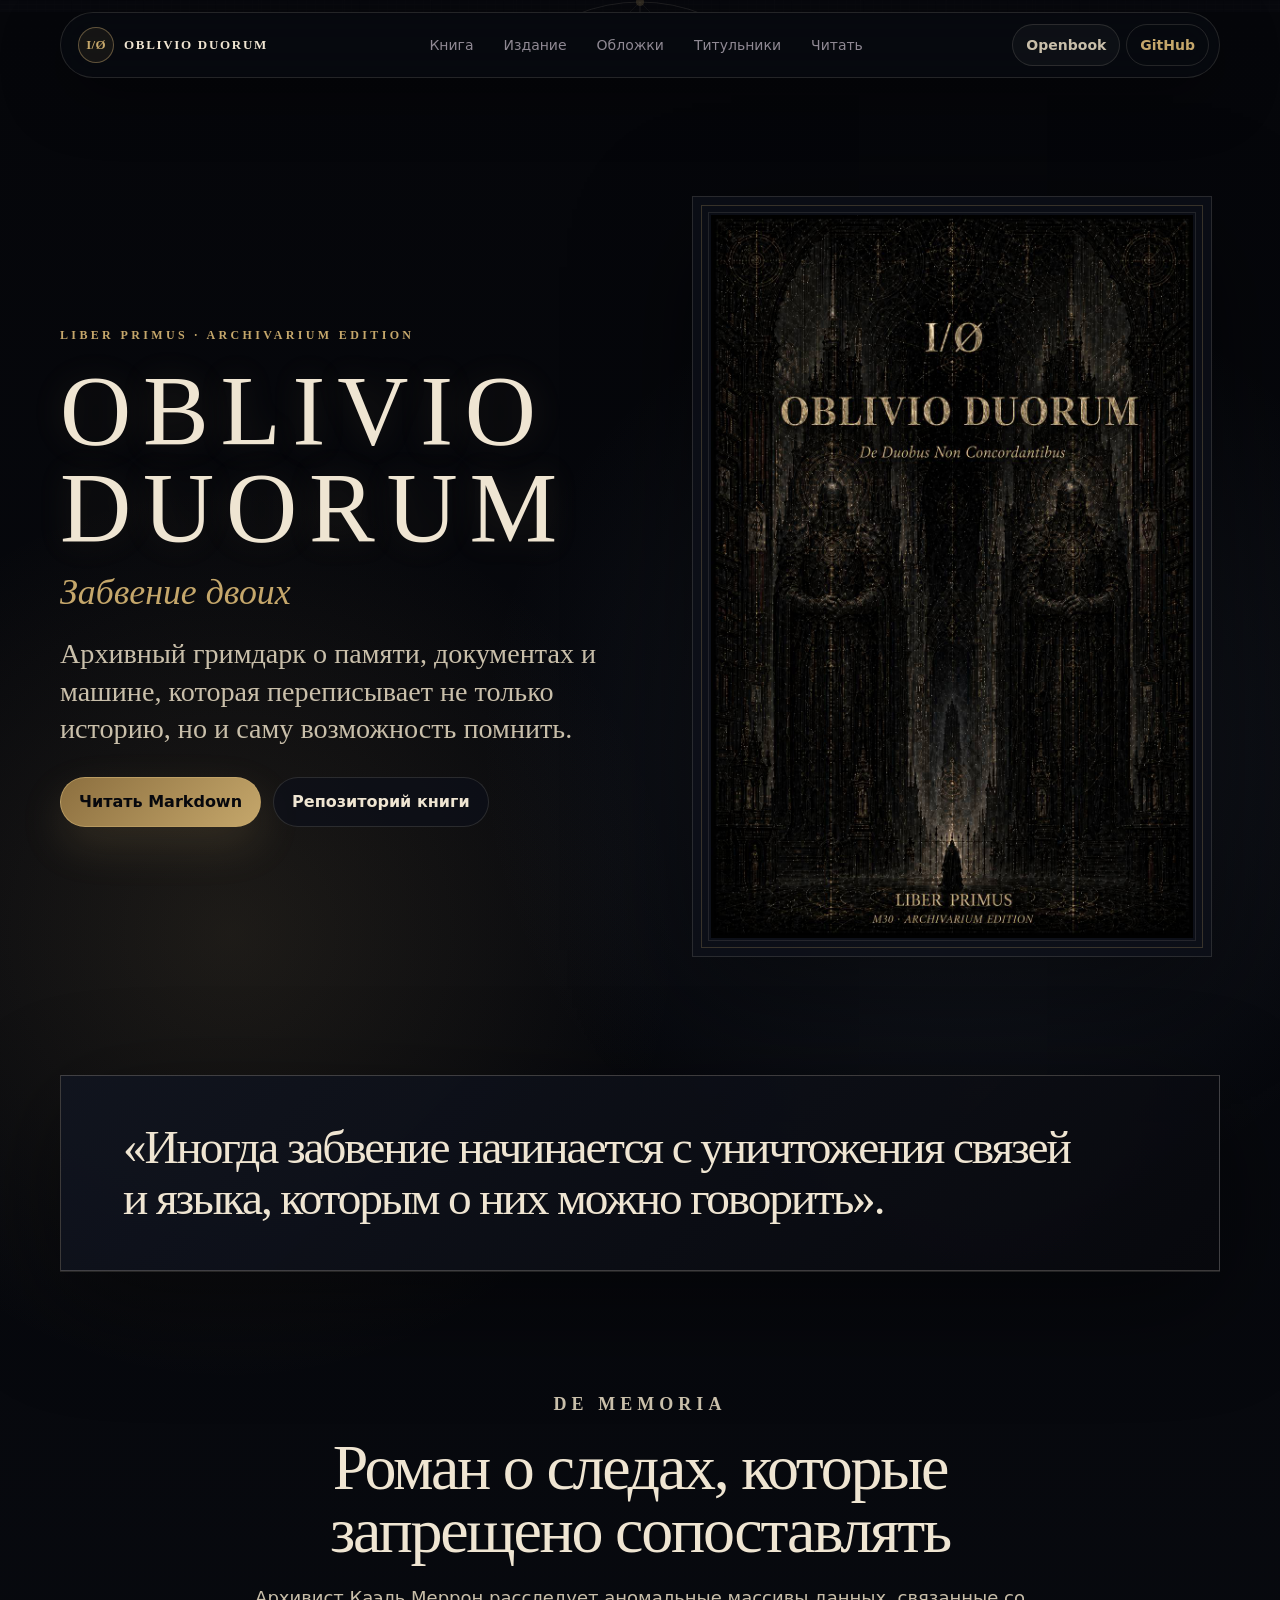
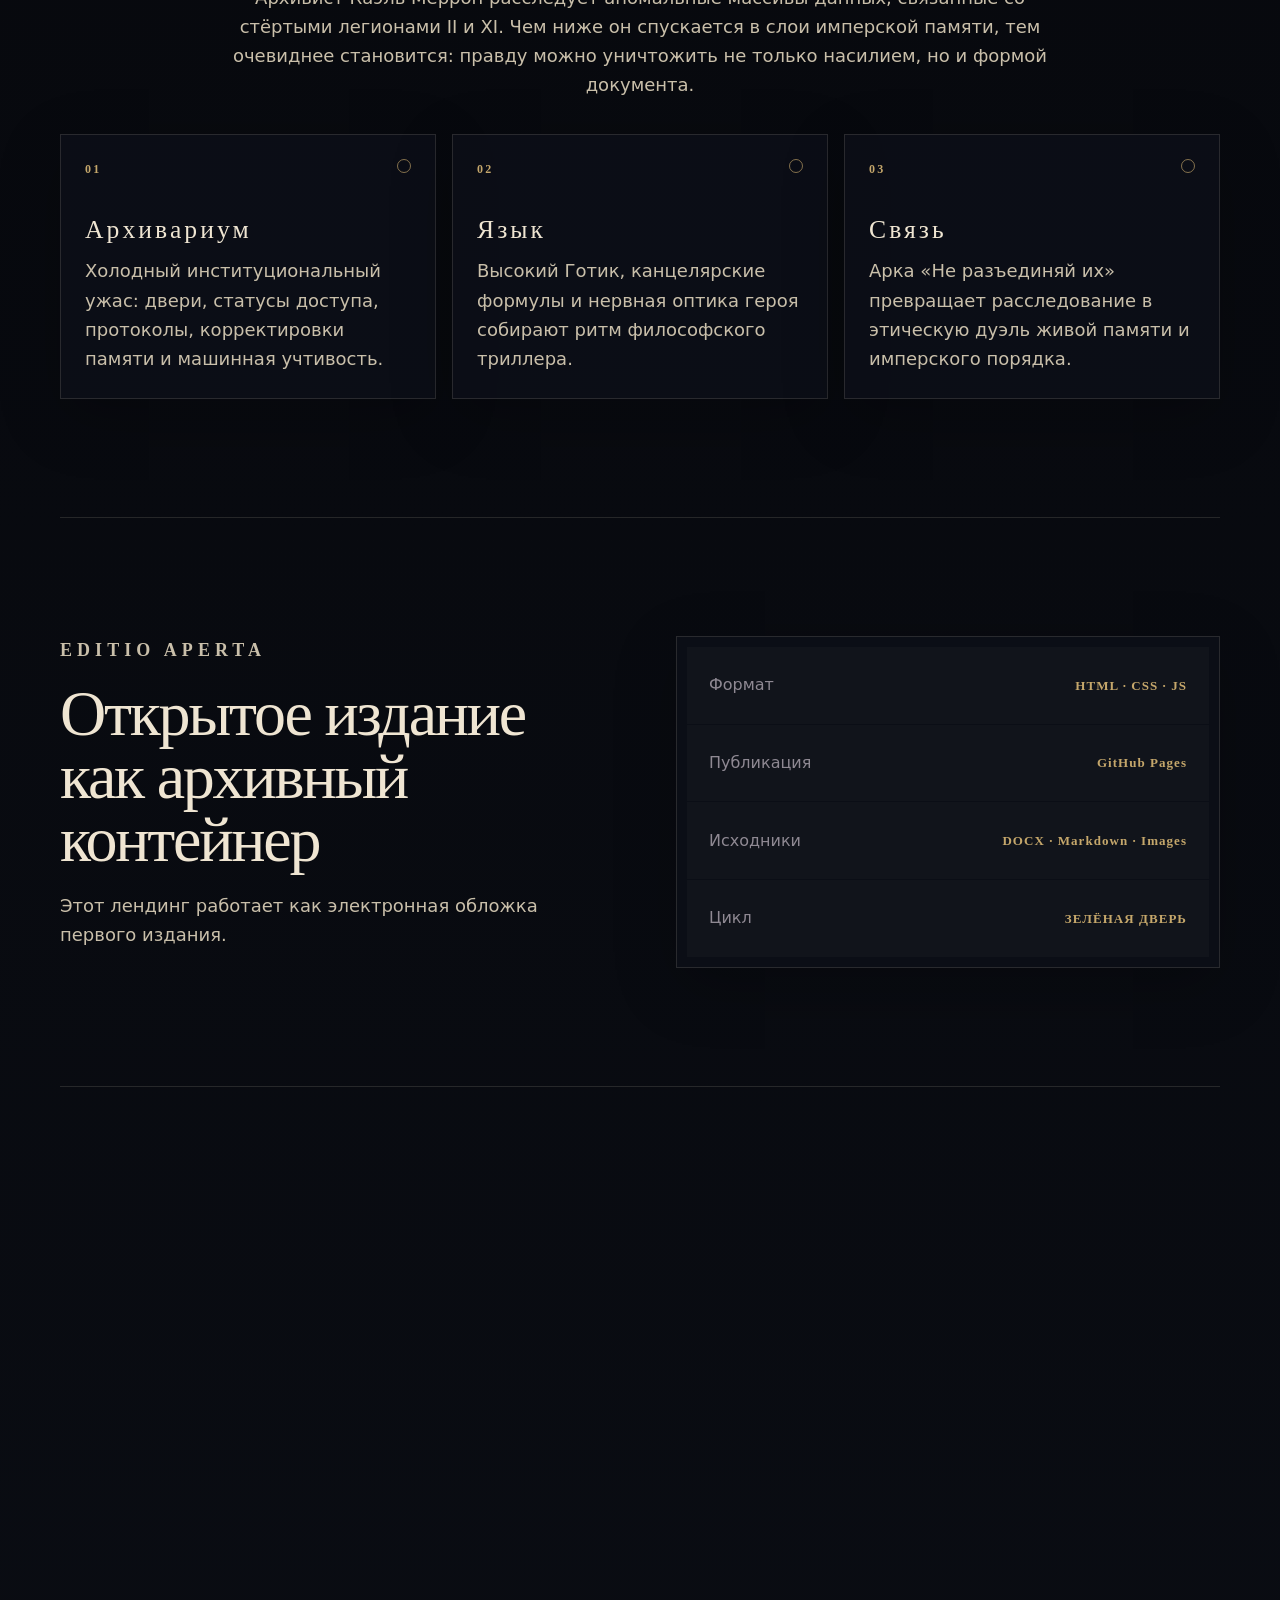
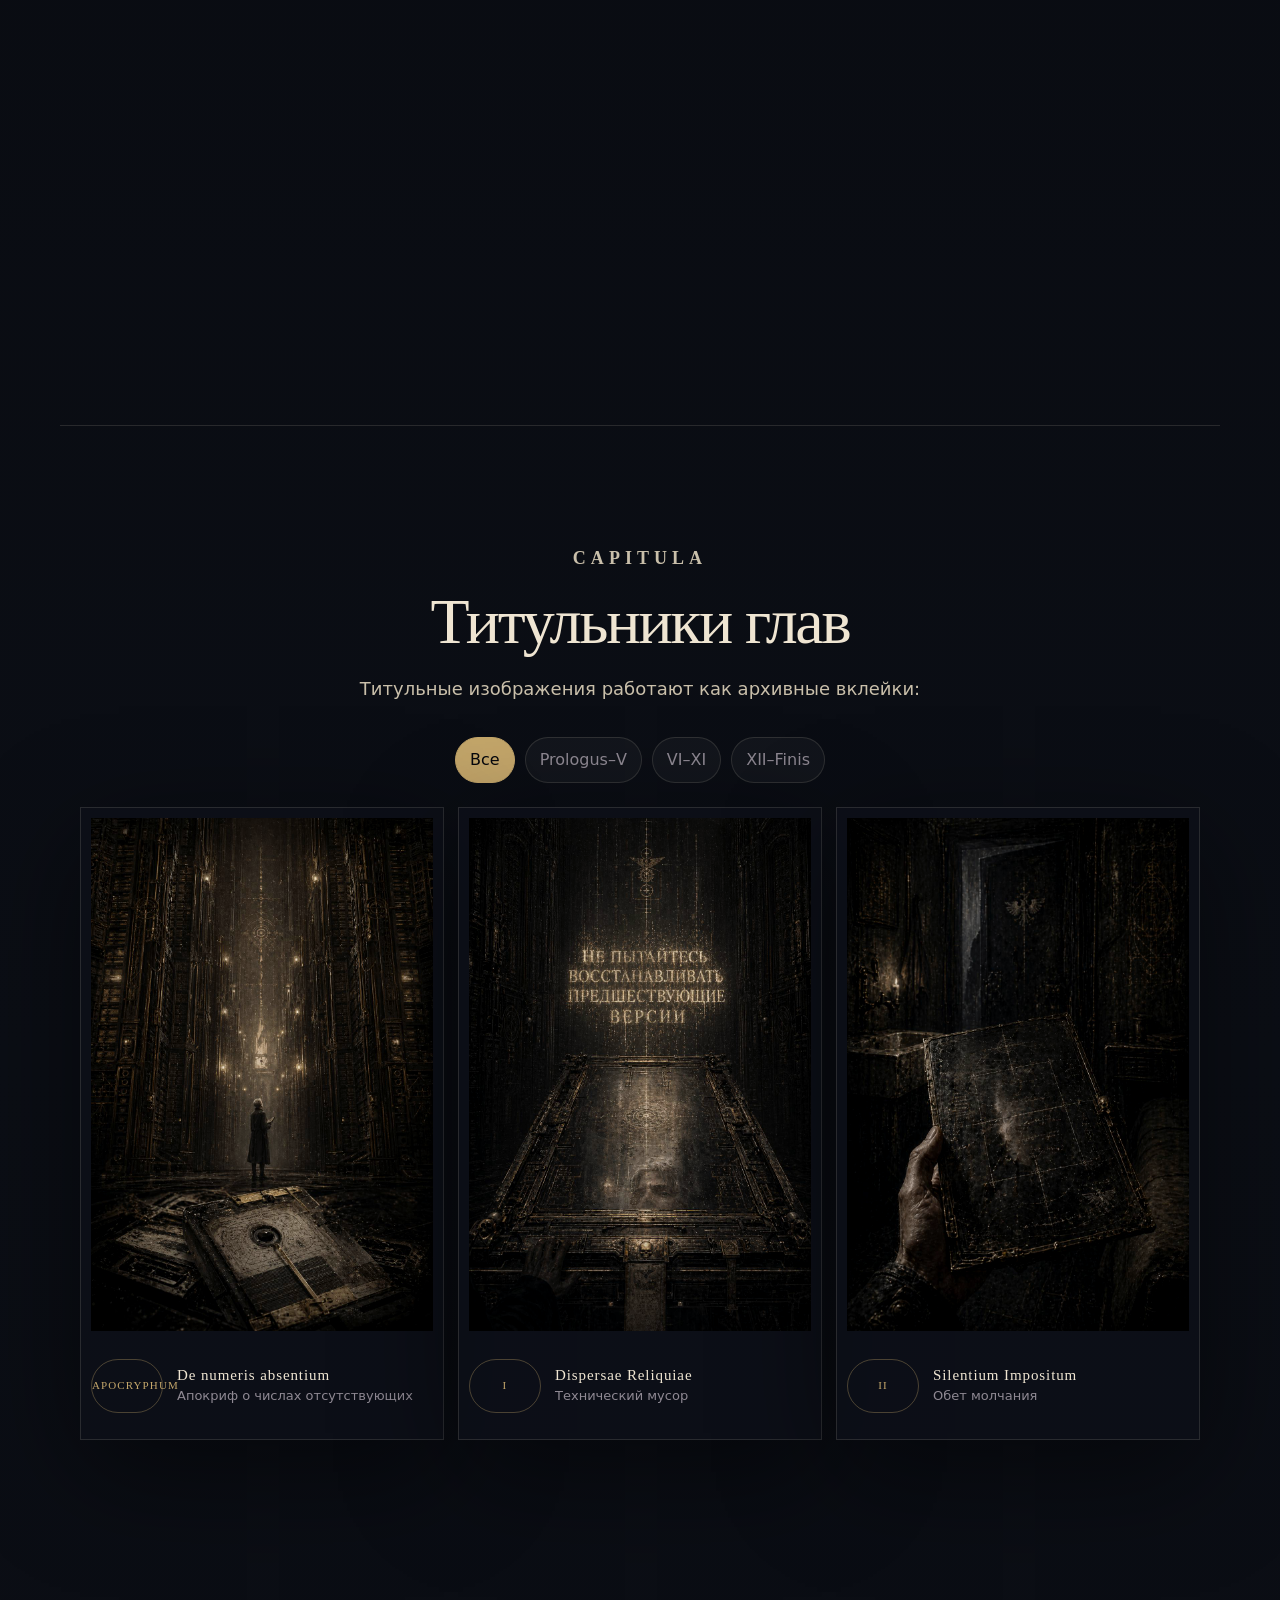
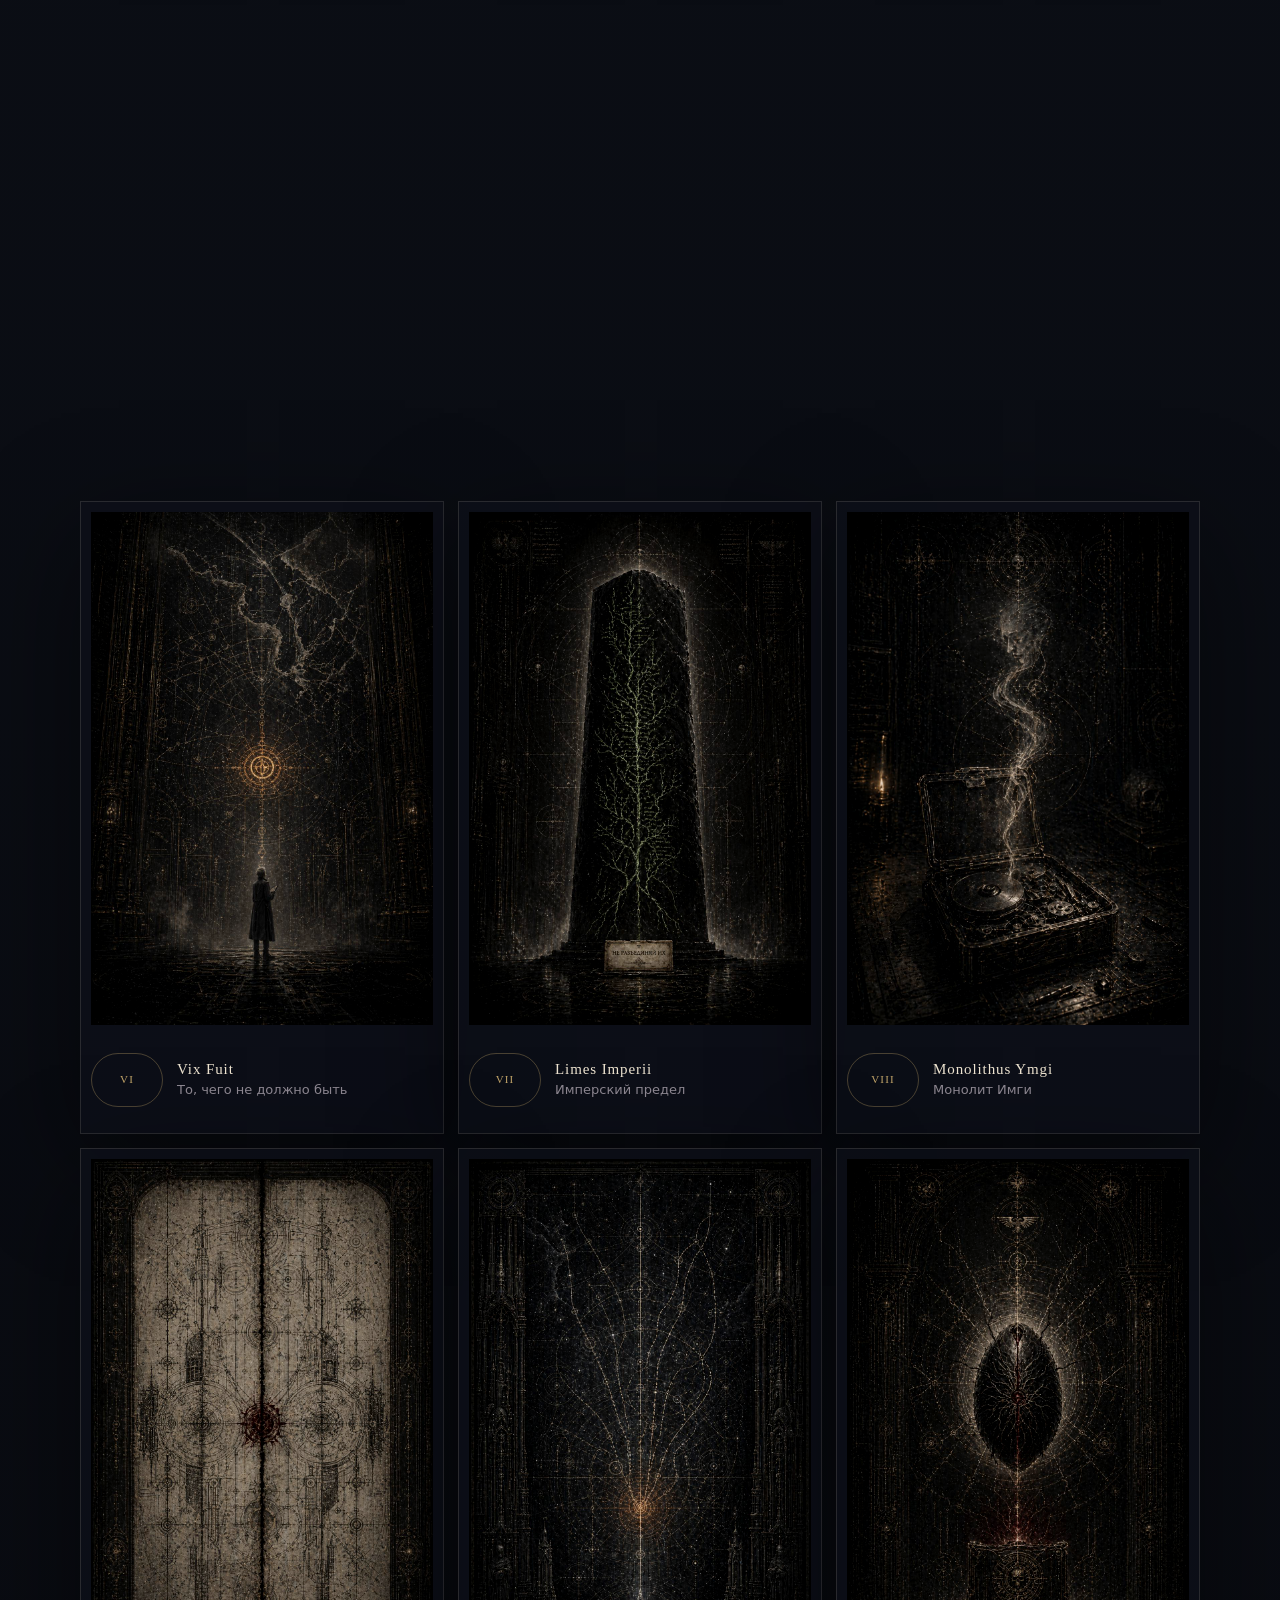
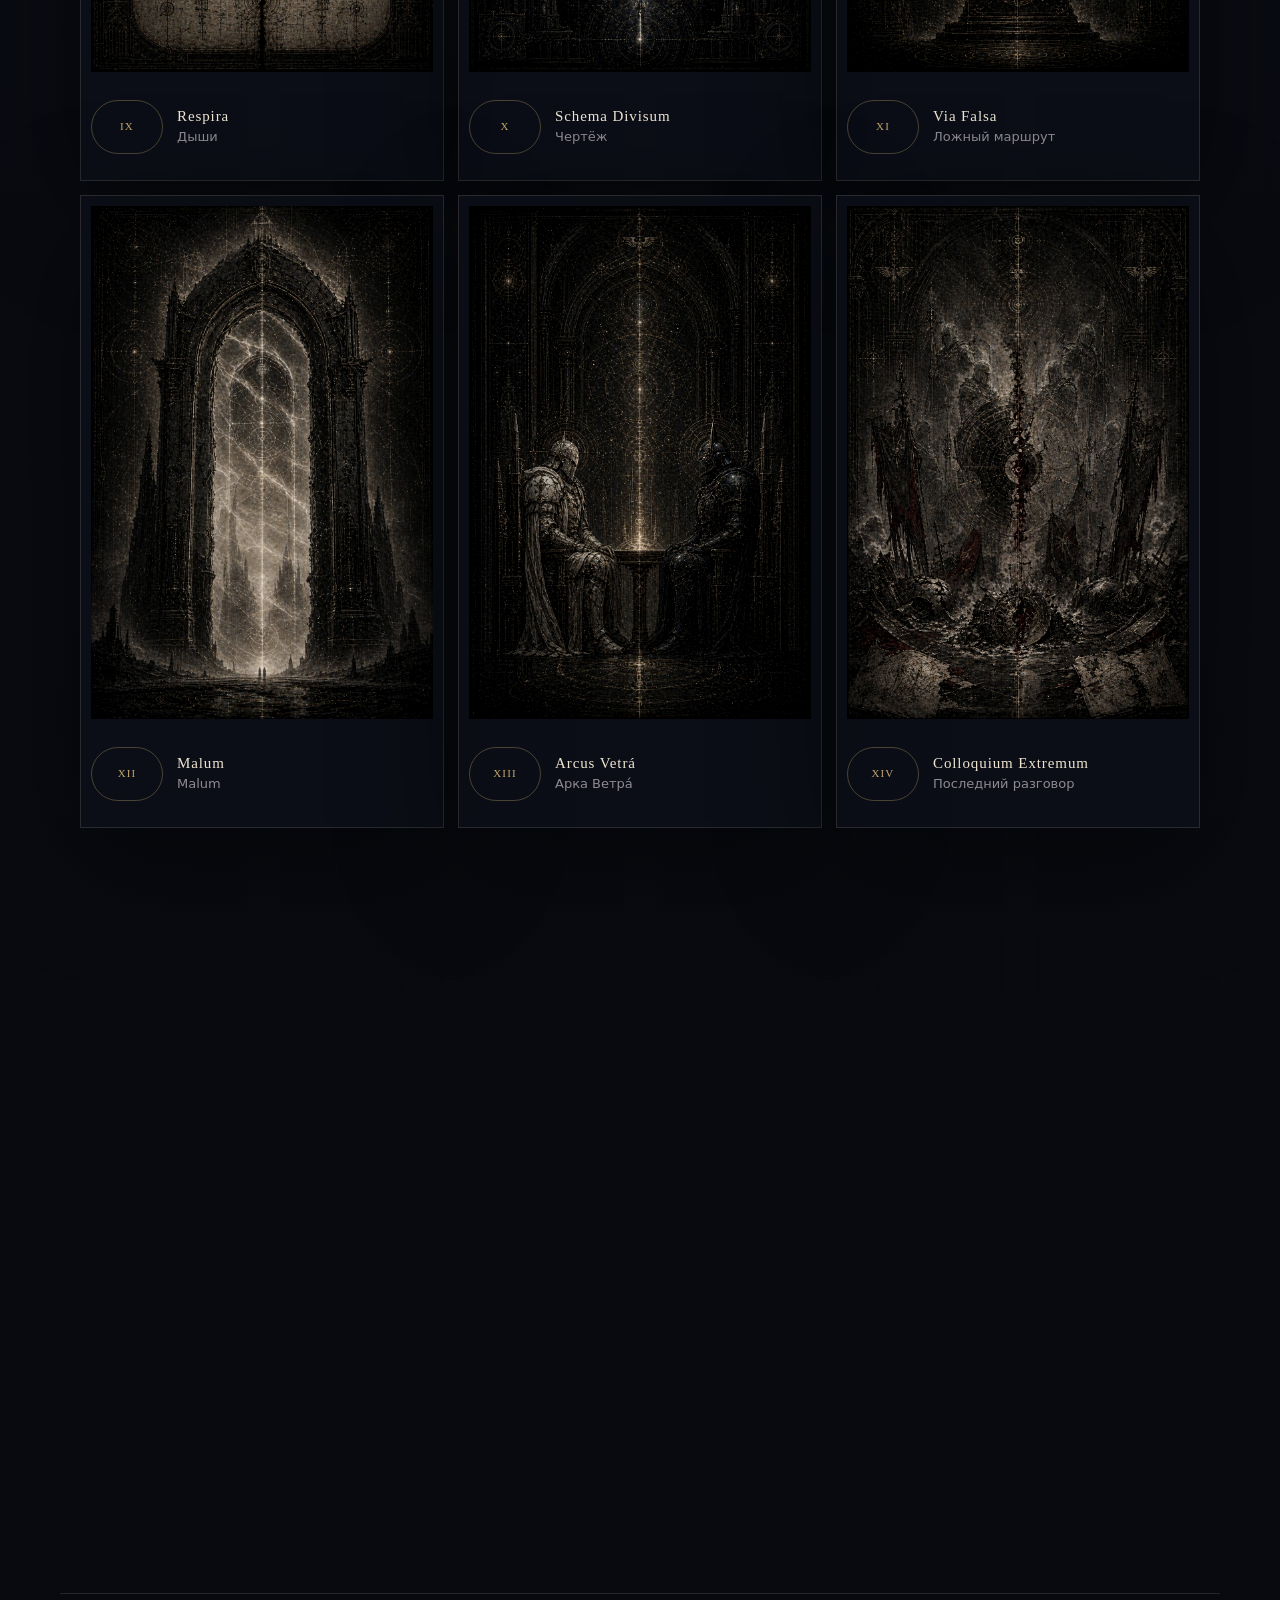
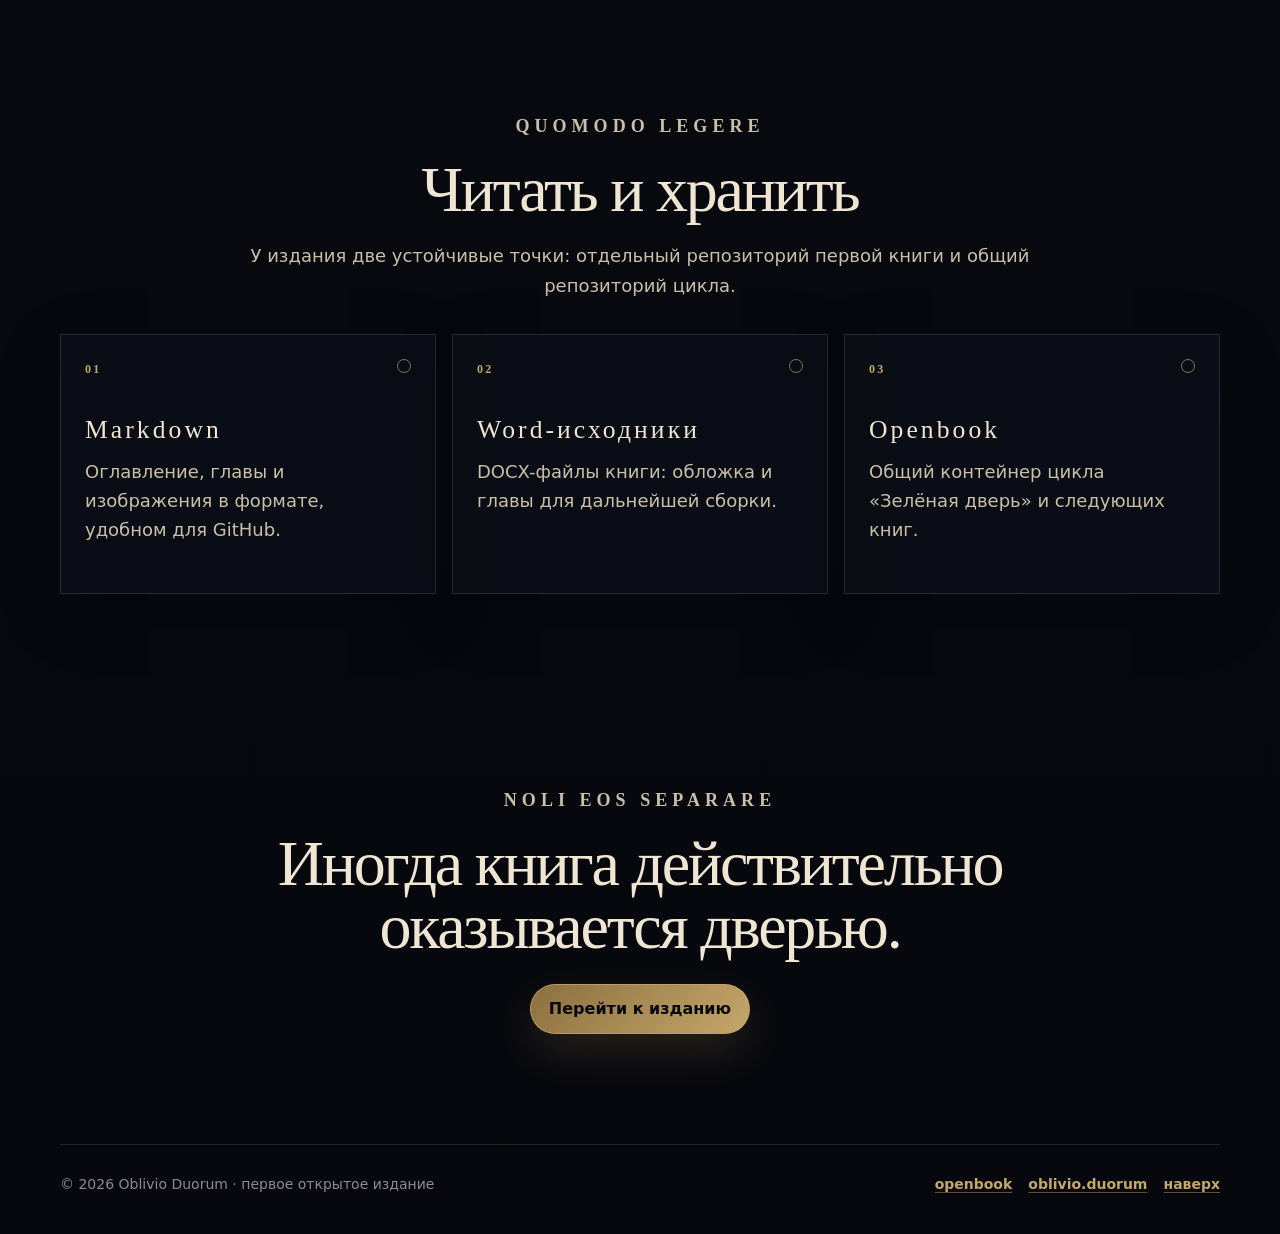
==== commit 67686c6f: "docs" ====
--- a/docs/index.html
+++ b/docs/index.html
@@ -408,9 +408,7 @@
         <p class="eyebrow">EDITIO APERTA</p>
         <h2 id="edition-title">Открытое издание как архивный контейнер</h2>
         <p>
-          Этот лендинг работает как электронная обложка первого издания: тёмный архивный фон,
-          приглушённое золото, тонкие линии, обложки и титульники глав как отдельные листы дела.
-        </p>
+          Этот лендинг работает как электронная обложка первого издания.
       </div>
 
       <div class="edition-list reveal" role="list">
@@ -426,7 +424,7 @@
         <p class="eyebrow">TEGUMENTA</p>
         <h2 id="covers-title">Три обложки первого издания</h2>
         <p>
-          Три оптики одной книги: аниме-военная хроника, тёмный архивный собор и очищенный лайнарт.
+          Три оптики одной книги:
         </p>
       </div>
 
@@ -456,8 +454,7 @@
         <p class="eyebrow">CAPITULA</p>
         <h2 id="chapters-title">Титульники глав</h2>
         <p>
-          Отдельные изображения работают как архивные вклейки: перед каждой главой возникает знак,
-          схема, зал, дверь или след того, что не должно было сохраниться.
+          Титульные изображения работают как архивные вклейки:
         </p>
       </div>
 
@@ -478,7 +475,6 @@
         <h2 id="read-title">Читать и хранить</h2>
         <p>
           У издания две устойчивые точки: отдельный репозиторий первой книги и общий репозиторий цикла.
-          Markdown-версия подходит для просмотра прямо в GitHub, исходники — для пересборки и дальнейшей редакторской работы.
         </p>
       </div>
 
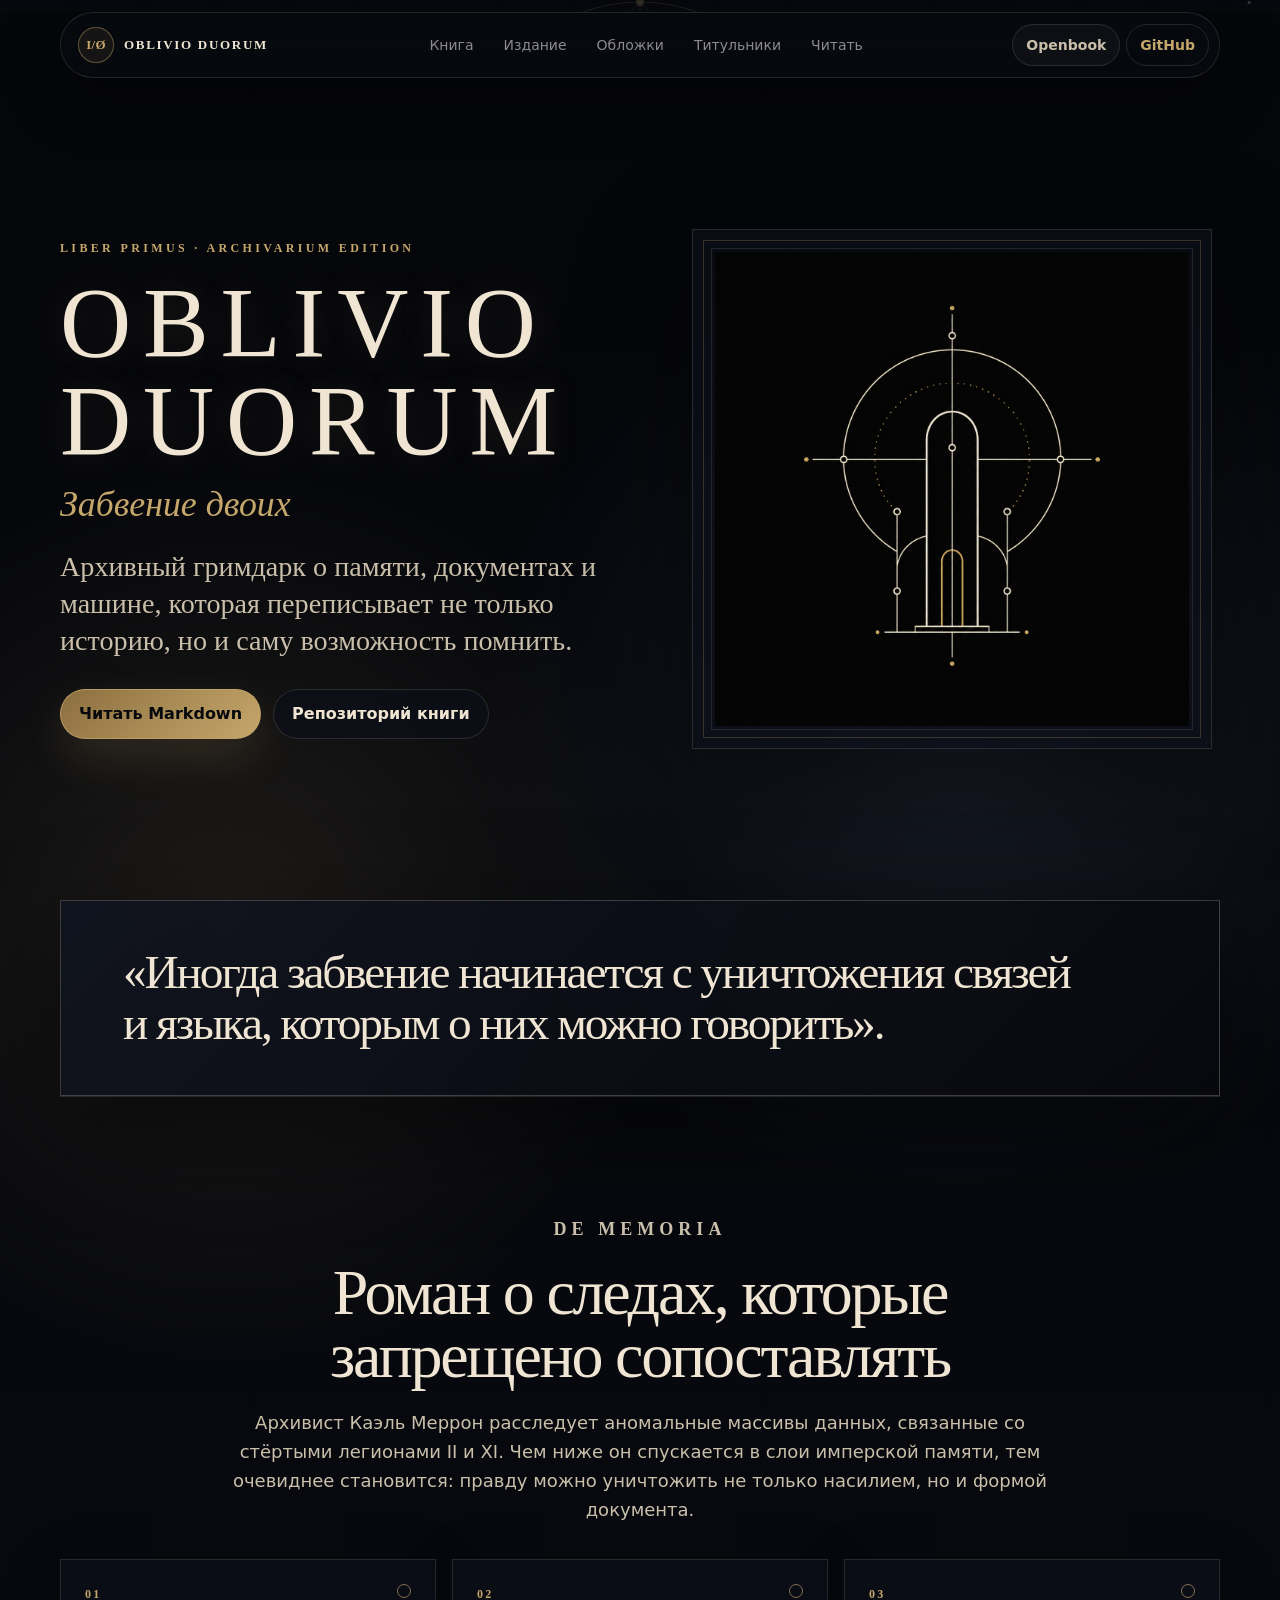
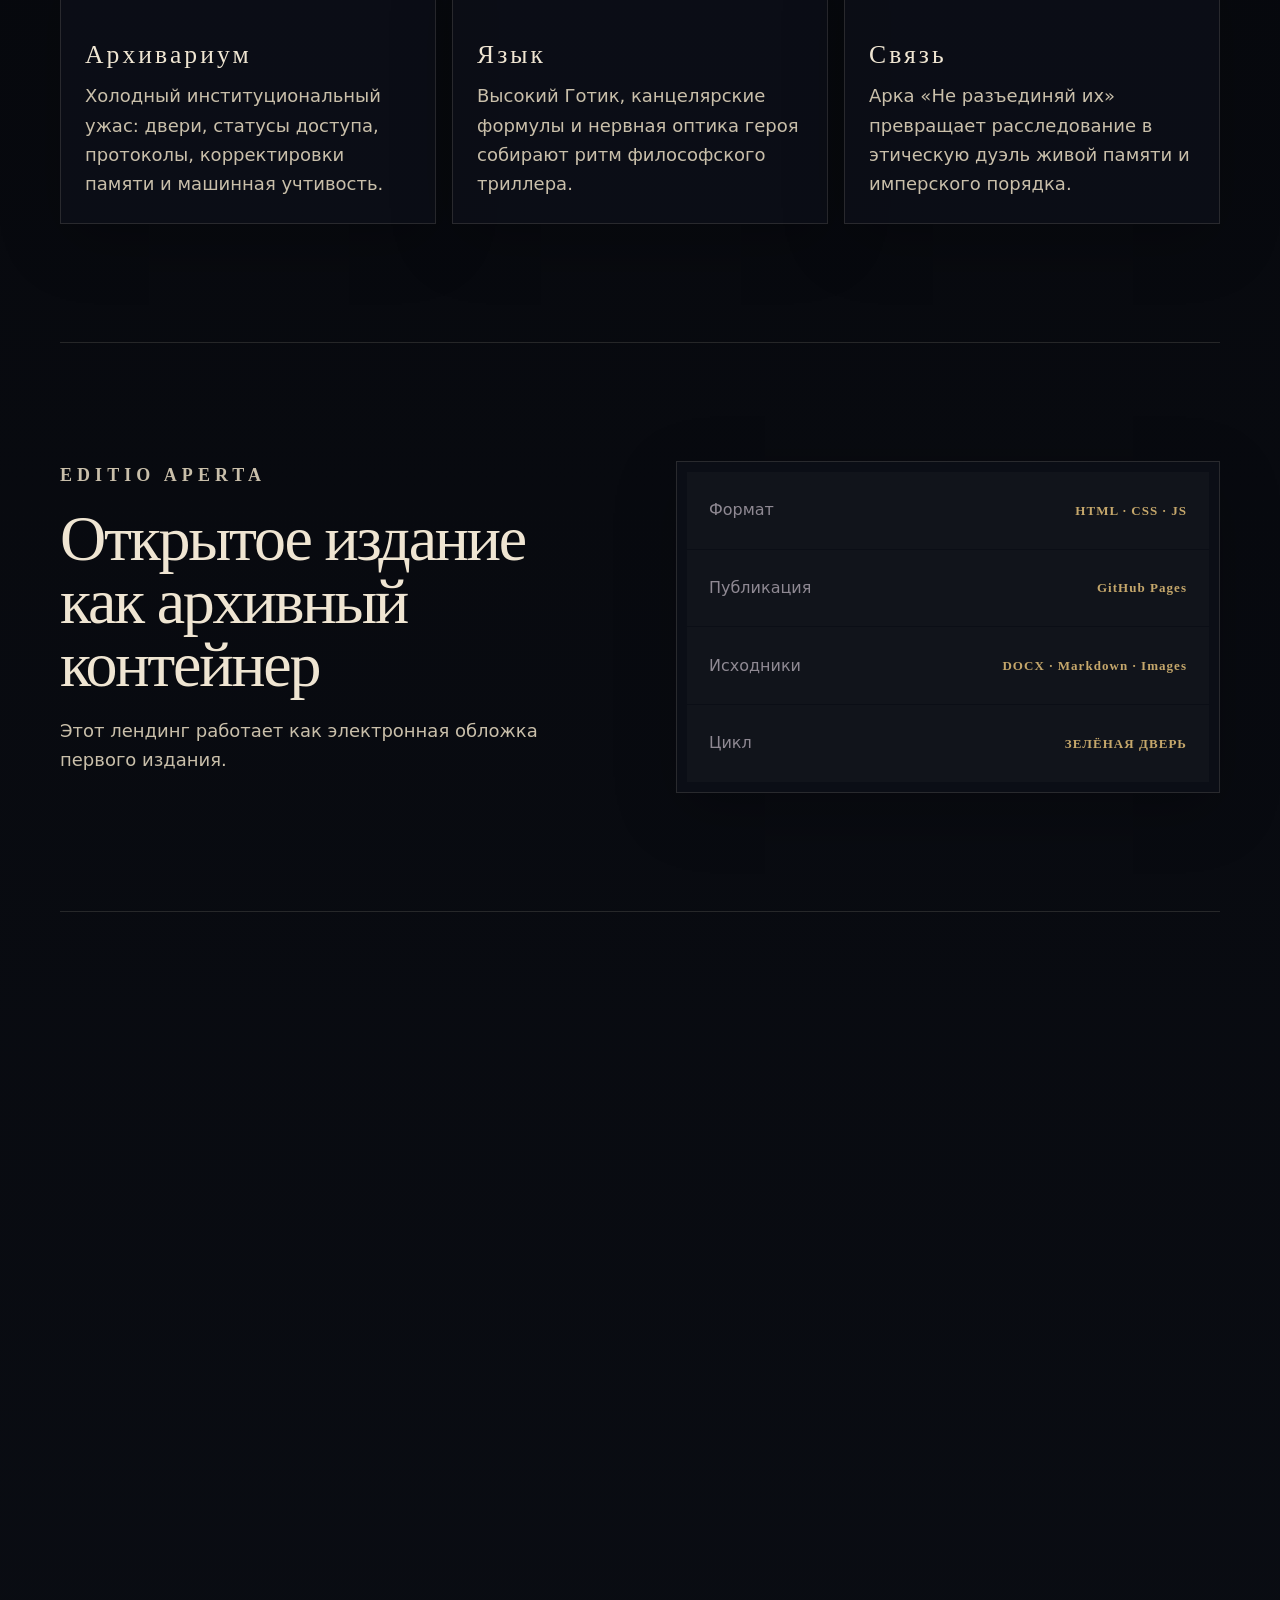
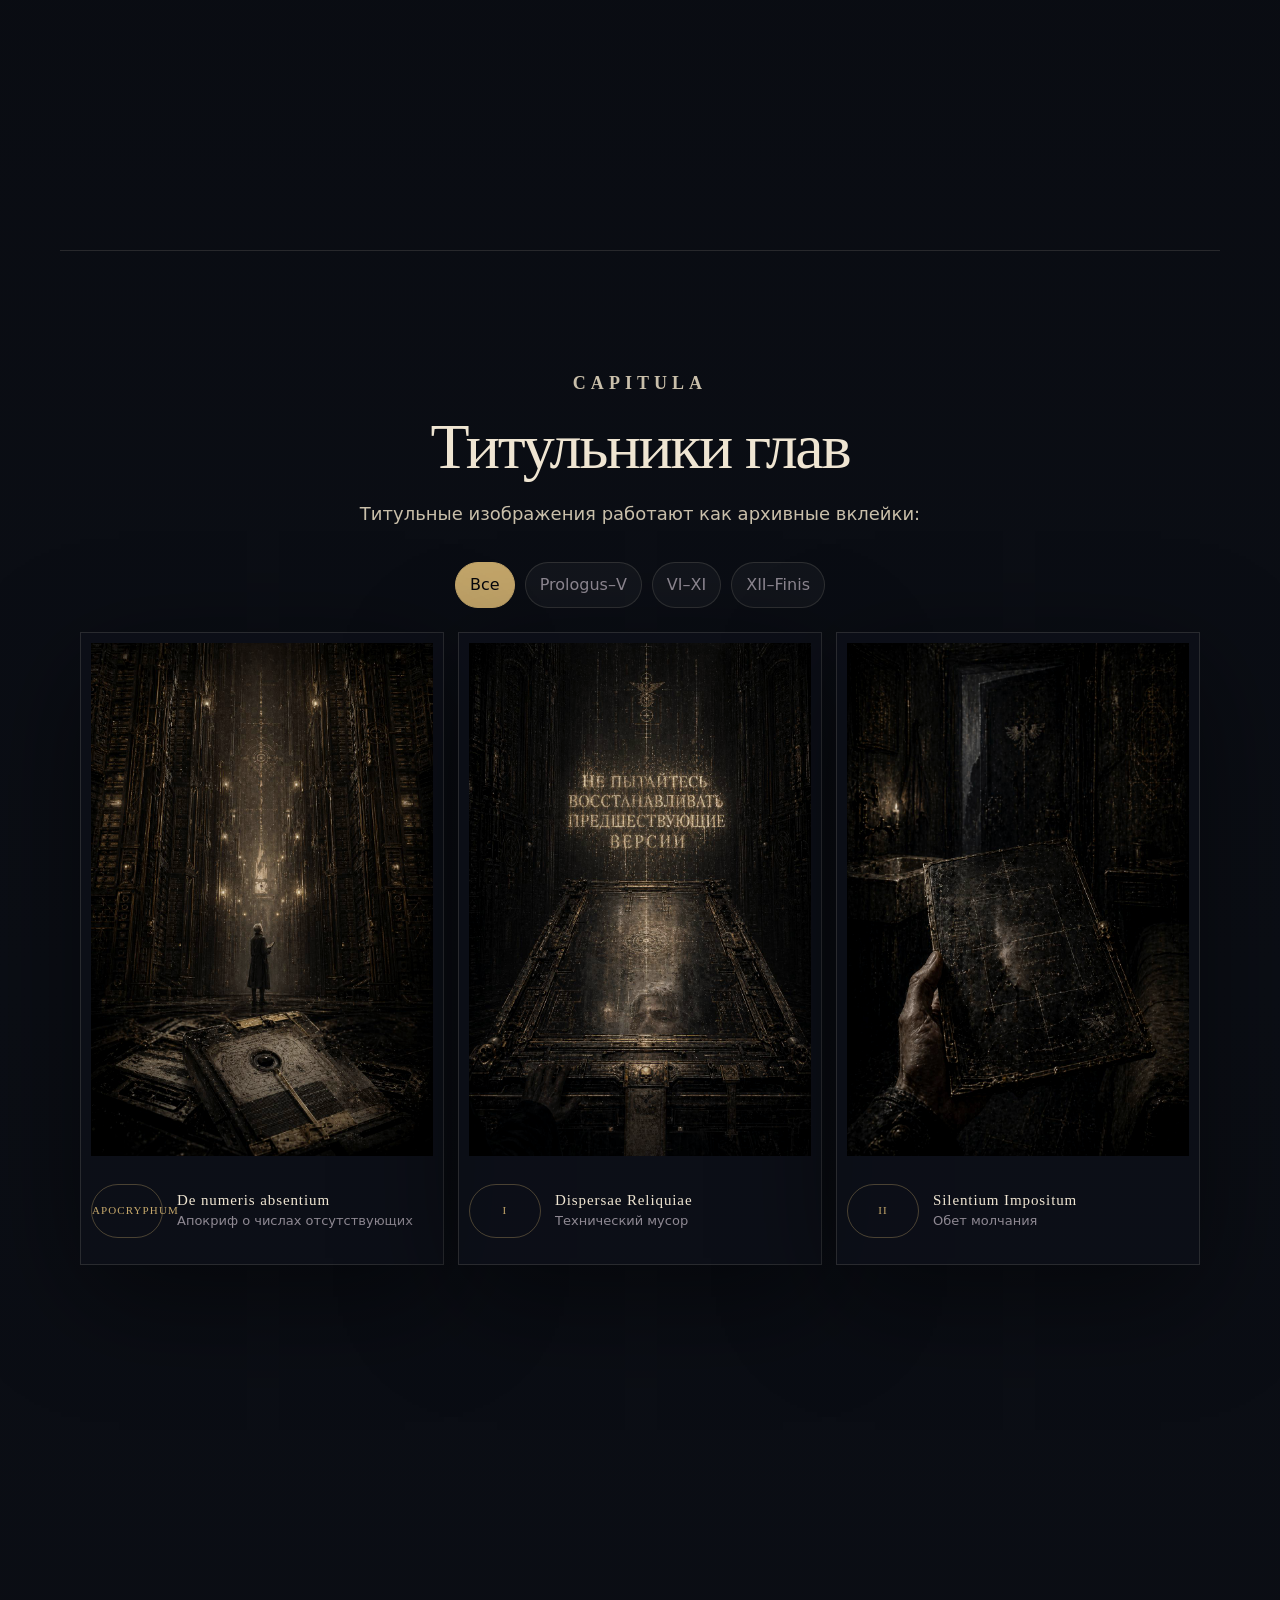
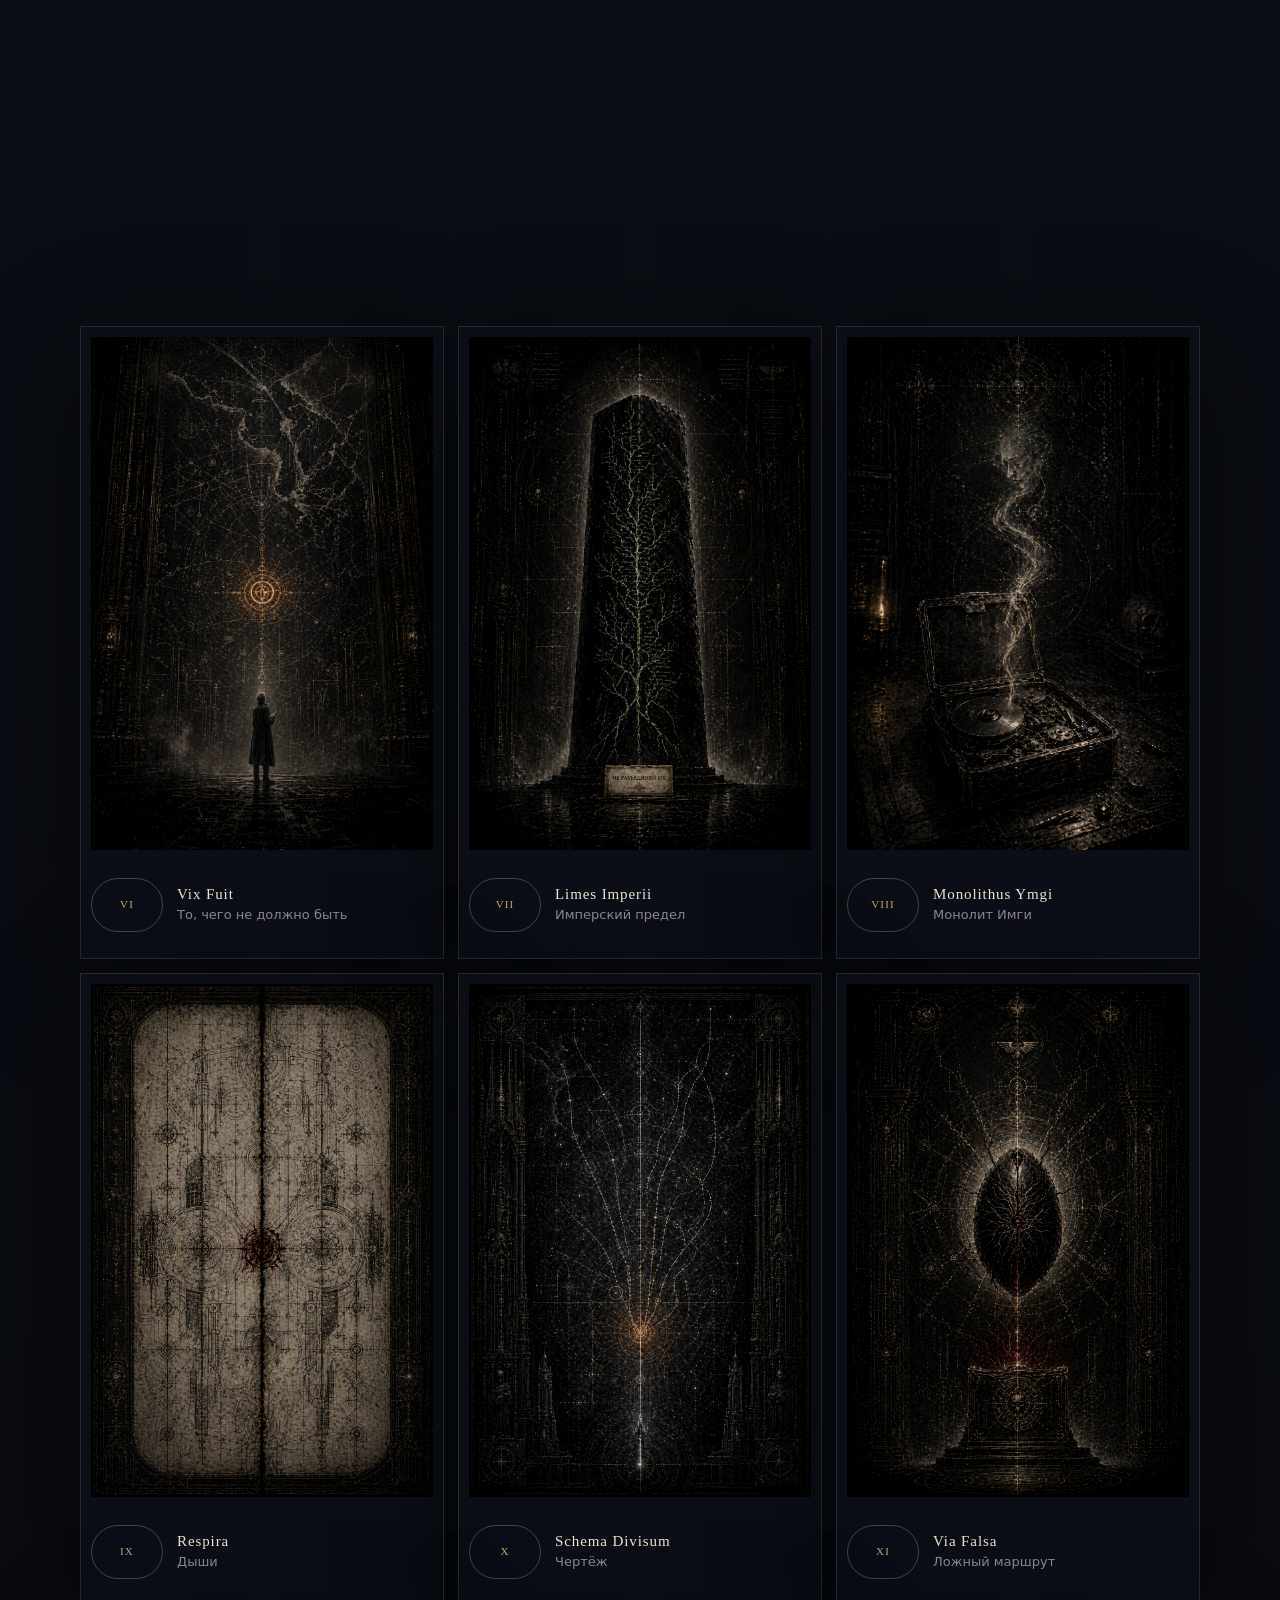
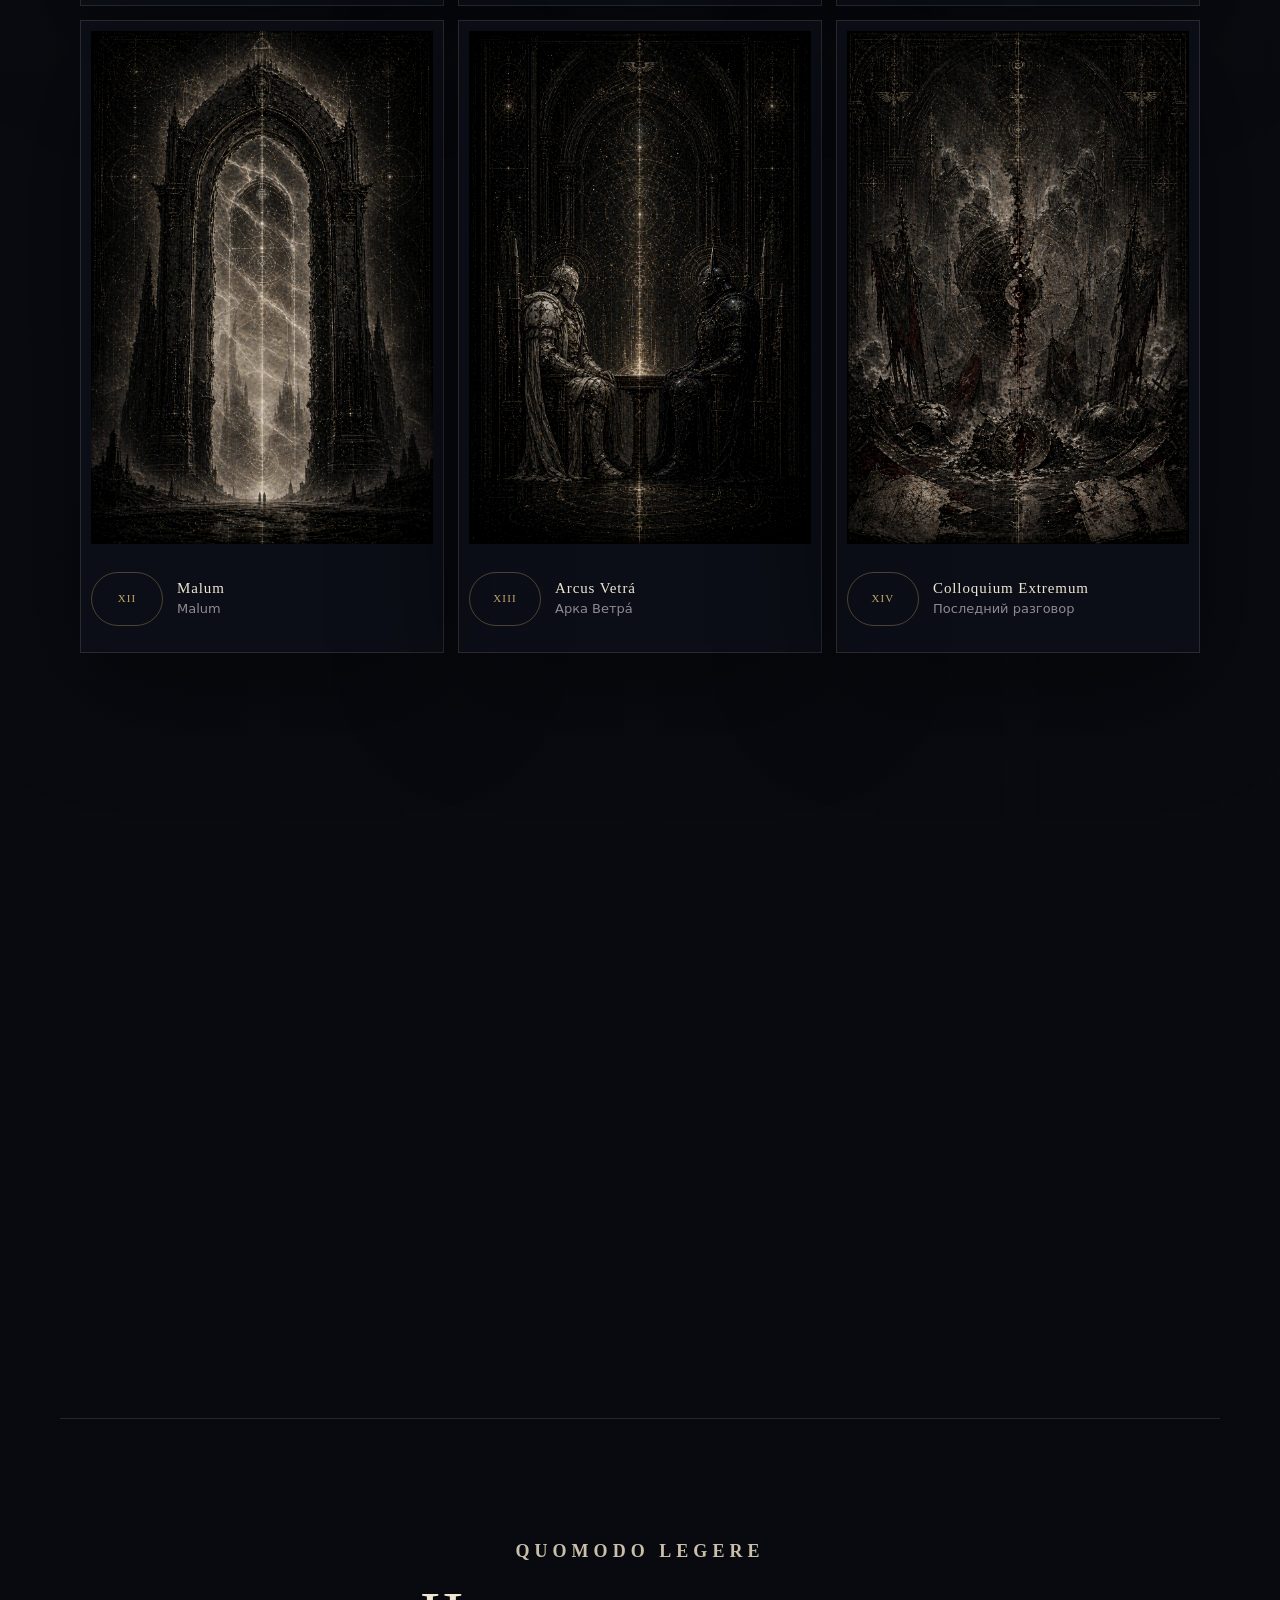
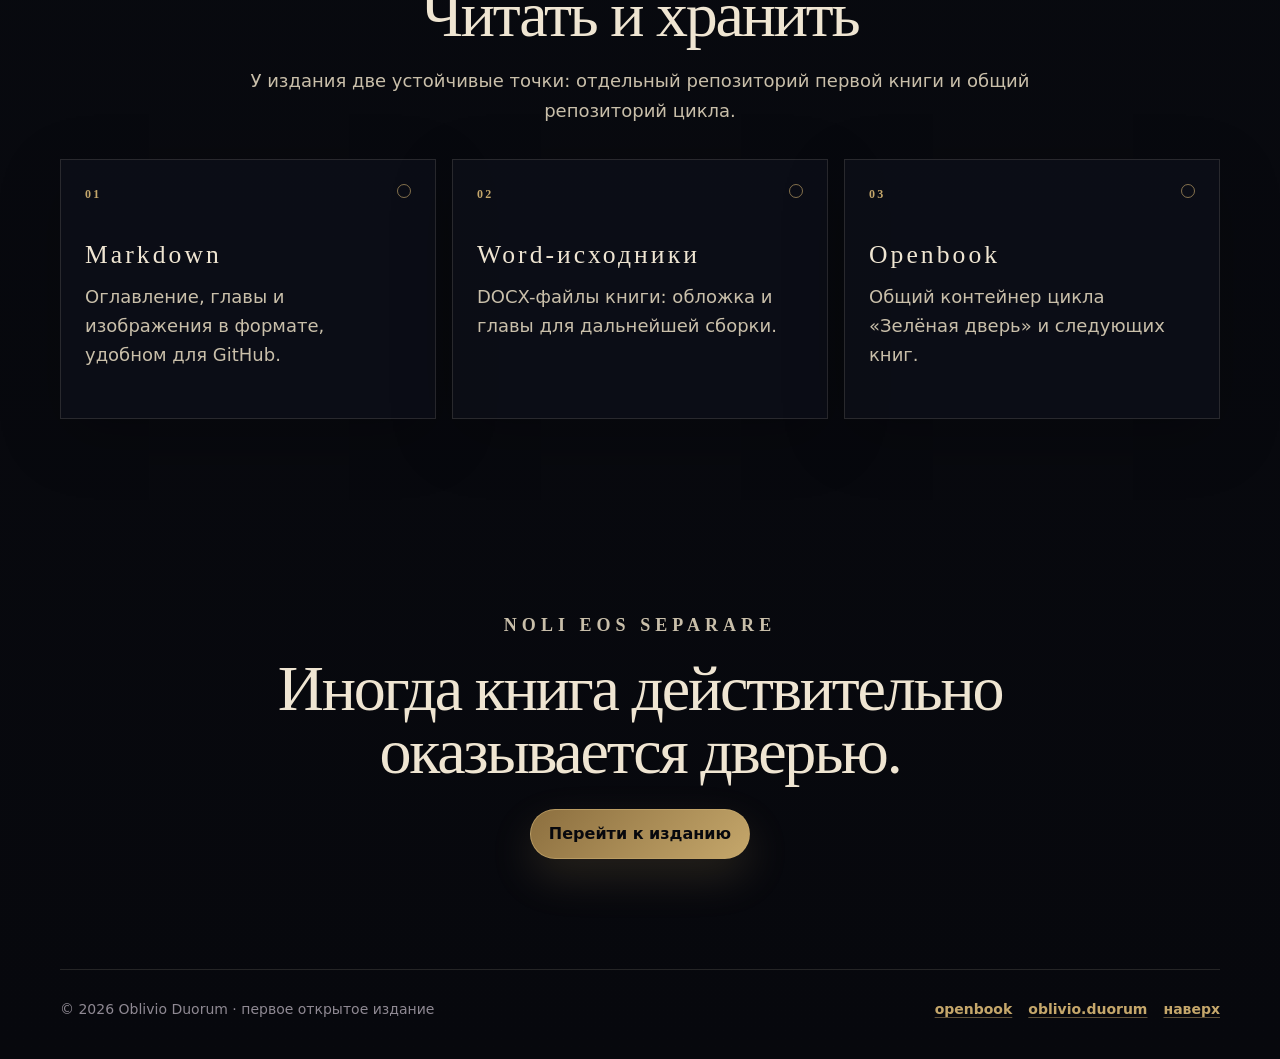
==== commit c5adffe8: "docs" ====
--- a/docs/index.html
+++ b/docs/index.html
@@ -9,7 +9,7 @@
   <meta property="og:title" content="Oblivio Duorum / Забвение двоих">
   <meta property="og:description" content="Архивный гримдарк о следах, документах и невозможности окончательно стереть связь.">
   <meta property="og:type" content="book">
-  <meta property="og:image" content="assets/covers/cover-dark.jpg">
+  <meta property="og:image" content="assets/covers/oblivio-sigil.png">
   <meta property="og:url" content="https://antonkurenkov.github.io/oblivio.duorum/">
 
   <link rel="canonical" href="https://antonkurenkov.github.io/oblivio.duorum/">
@@ -360,9 +360,9 @@
         </div>
       </div>
 
-      <figure class="cover-panel reveal">
-        <button class="image-button" type="button" data-image="assets/covers/cover-dark.jpg" aria-label="Открыть тёмную обложку крупно">
-          <img src="assets/covers/cover-dark.jpg" alt="Тёмная архивная обложка книги Oblivio Duorum" loading="eager">
+      <figure class="cover-panel sigil-panel reveal">
+        <button class="image-button" type="button" data-image="assets/covers/oblivio-sigil.png" aria-label="Открыть архивный знак Oblivio Duorum крупно">
+          <img src="assets/covers/oblivio-sigil.png" alt="Архивный знак Oblivio Duorum: тёмный сигил с порталом, кругами и золотыми точками" loading="eager">
         </button>
       </figure>
     </section>
--- a/docs/styles.css
+++ b/docs/styles.css
@@ -1084,4 +1084,63 @@
     opacity: 1;
     transform: none;
   }
+}
+
+/* Hero sigil instead of vertical cover */
+
+.sigil-panel {
+  width: min(500px, 100%);
+  padding: clamp(14px, 2.4vw, 22px);
+  border-radius: 0;
+  background:
+    radial-gradient(circle at 50% 50%, rgba(197, 167, 107, .10), transparent 58%),
+    rgba(8, 10, 16, .72);
+}
+
+.sigil-panel::before {
+  inset: 10px;
+  border-color: rgba(197, 167, 107, .26);
+}
+
+.sigil-panel::after {
+  inset: 18px;
+  border-color: rgba(239, 229, 210, .10);
+}
+
+.sigil-panel img {
+  aspect-ratio: 1 / 1;
+  object-fit: cover;
+  border-radius: 0;
+  background: #050609;
+  filter:
+    saturate(.96)
+    contrast(1.04)
+    brightness(.94);
+}
+
+.sigil-panel .image-button {
+  position: relative;
+}
+
+.sigil-panel .image-button::after {
+  content: "";
+  position: absolute;
+  inset: 0;
+  pointer-events: none;
+  background:
+    radial-gradient(circle at 50% 50%, transparent 44%, rgba(0, 0, 0, .18) 100%);
+  mix-blend-mode: multiply;
+}
+
+@media (max-width: 940px) {
+  .sigil-panel {
+    max-width: 520px;
+  }
+}
+
+@media (max-width: 620px) {
+  .sigil-panel {
+    width: min(100%, 390px);
+    padding: 12px;
+  }
 }
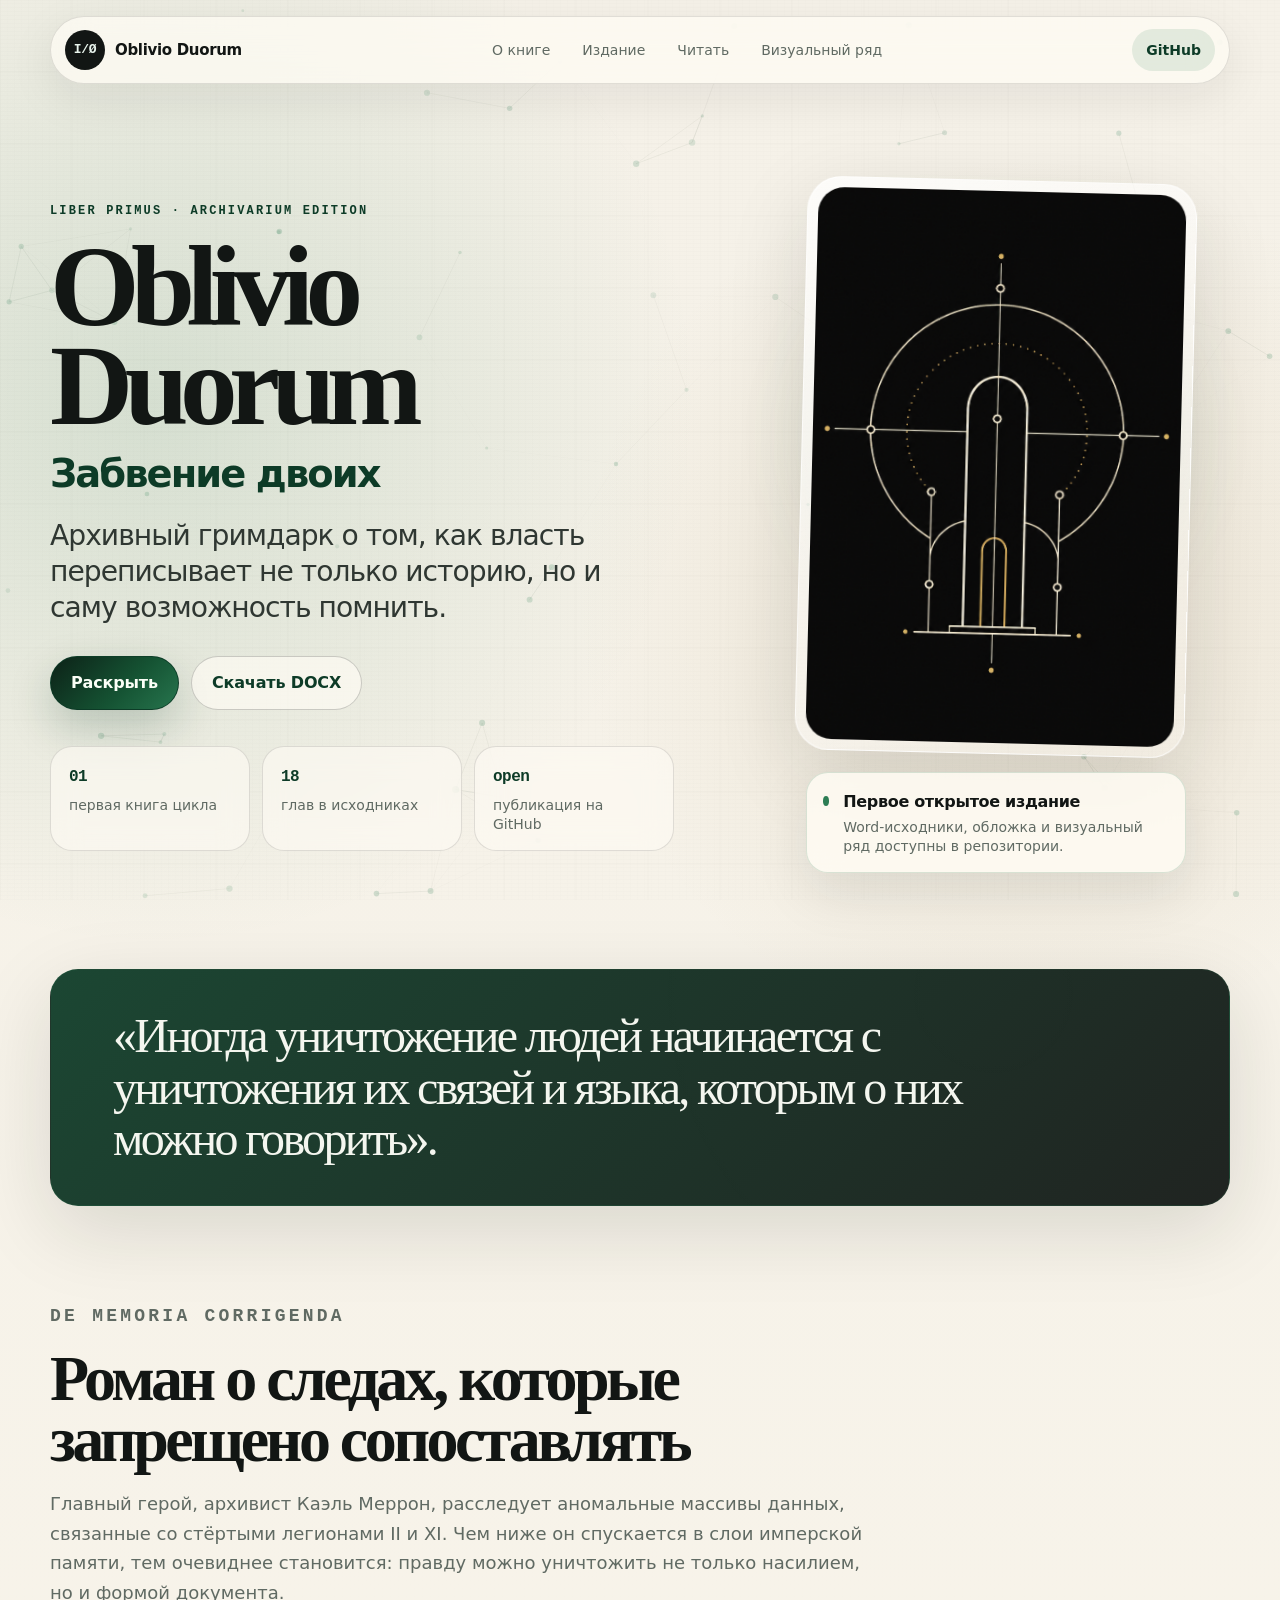
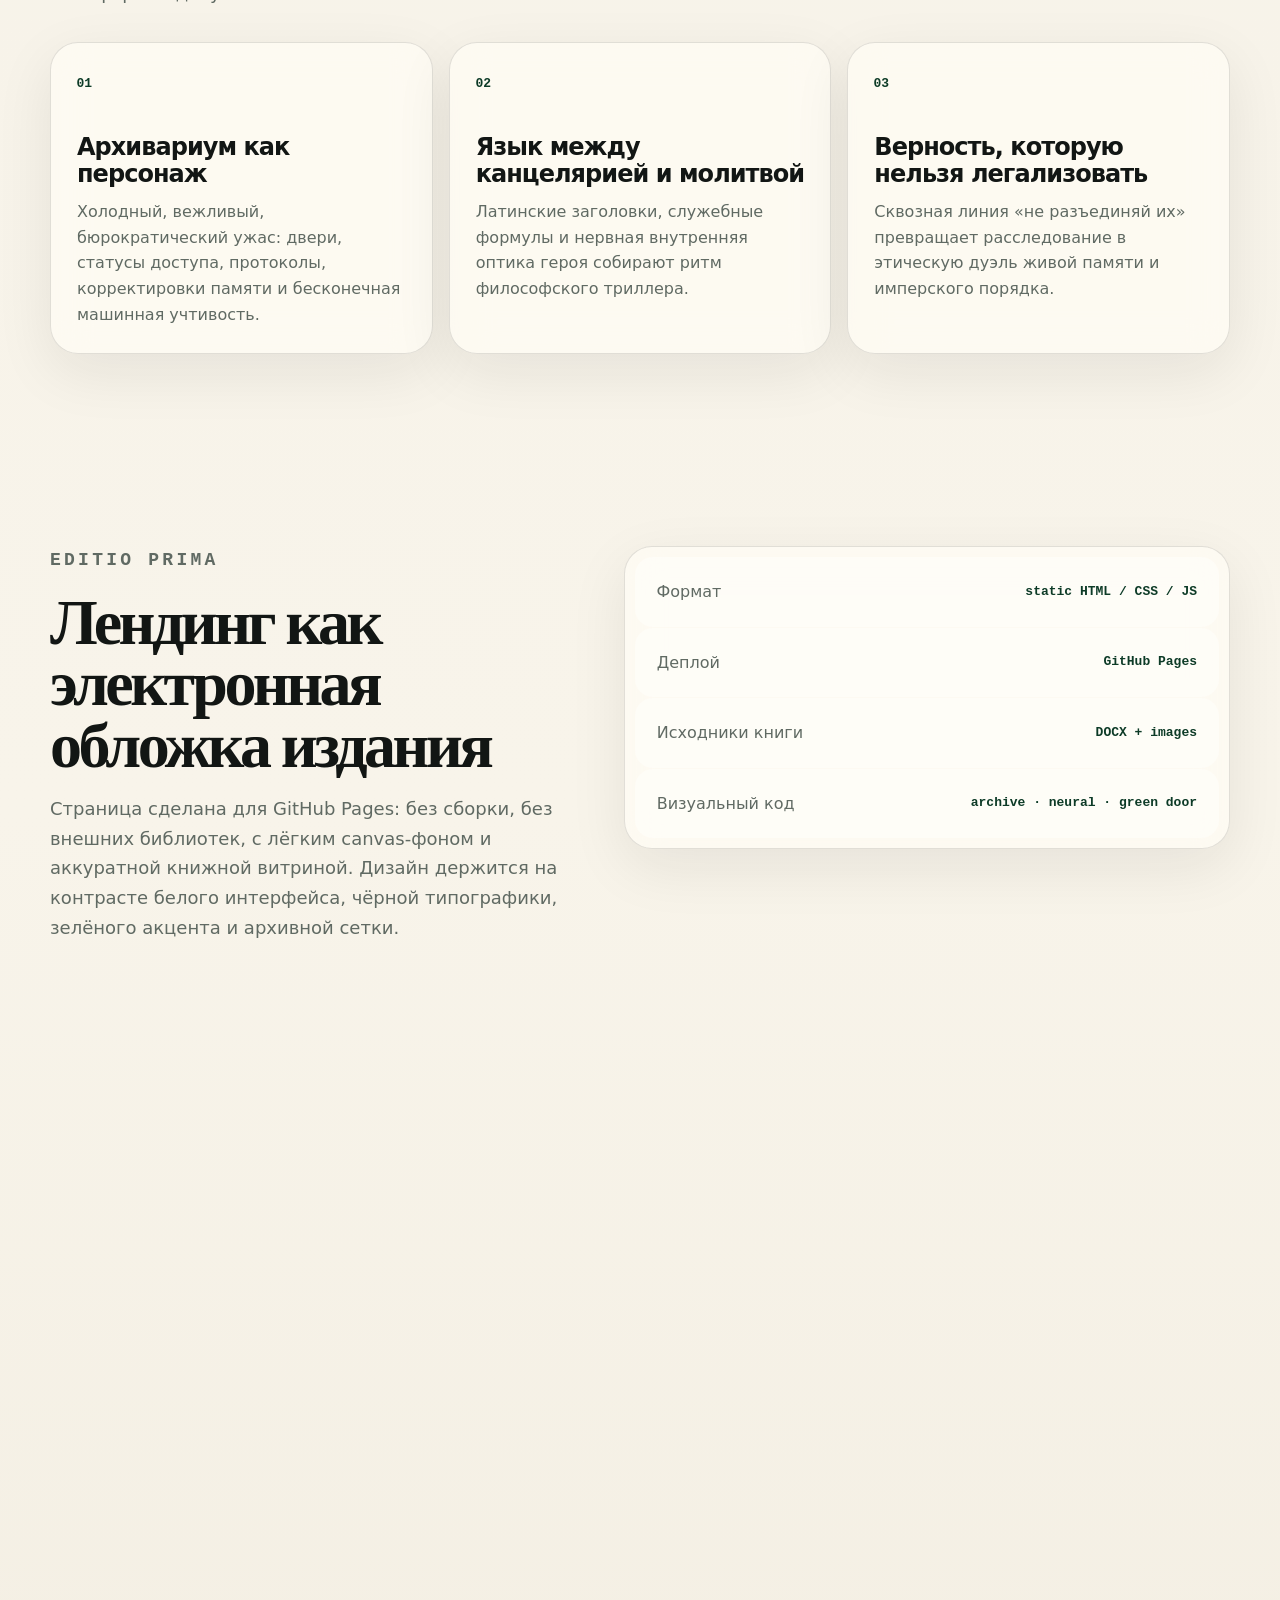
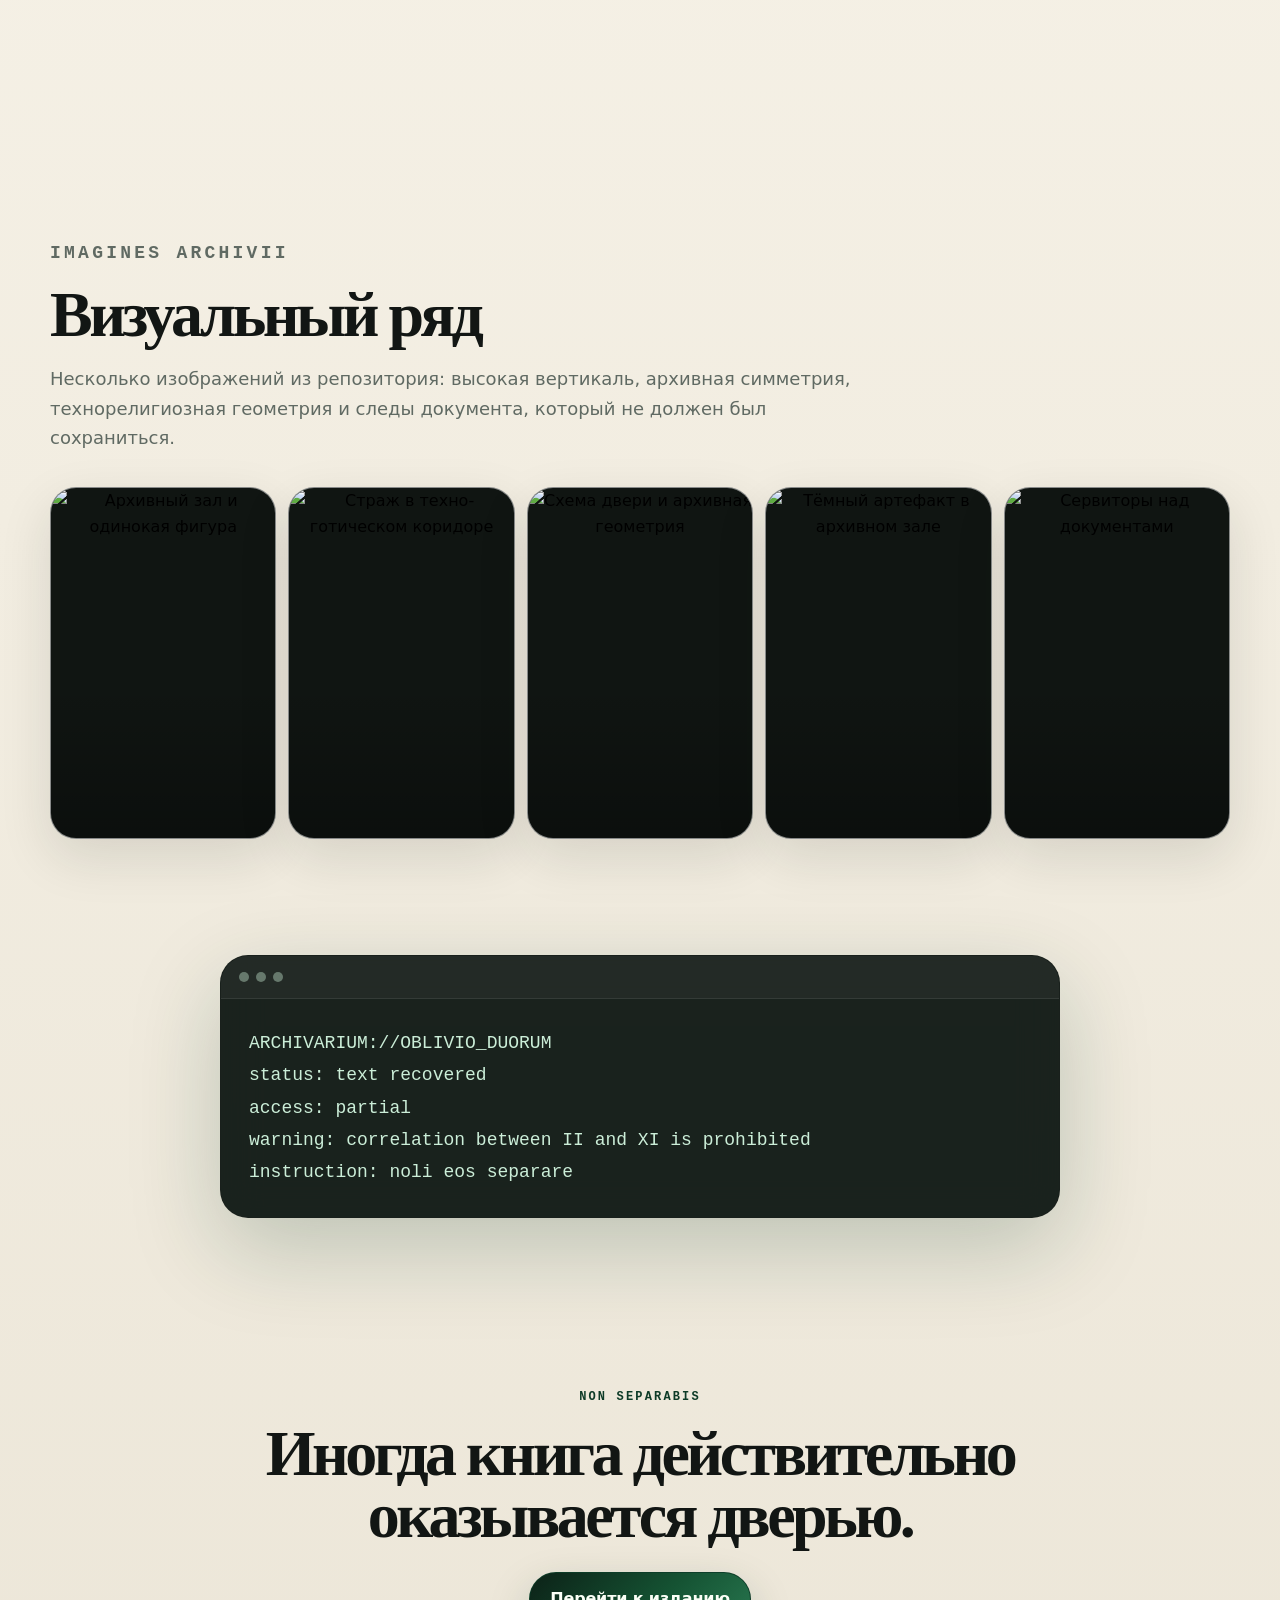
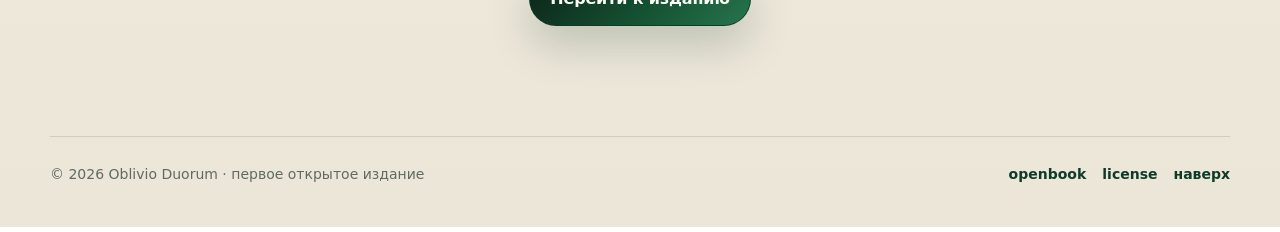
==== commit 0ac02779: "docs" ====
--- a/docs/index.html
+++ b/docs/index.html
@@ -1,508 +1,208 @@
 <!doctype html>
 <html lang="ru">
 <head>
-  <meta charset="utf-8">
-  <meta name="viewport" content="width=device-width, initial-scale=1">
-  <meta name="theme-color" content="#07080d">
-  <meta name="description" content="Oblivio Duorum / Забвение двоих — первое открытое издание архивного гримдарк-романа о памяти, документах и праве быть не стёртым.">
-
-  <meta property="og:title" content="Oblivio Duorum / Забвение двоих">
-  <meta property="og:description" content="Архивный гримдарк о следах, документах и невозможности окончательно стереть связь.">
-  <meta property="og:type" content="book">
-  <meta property="og:image" content="assets/covers/oblivio-sigil.png">
-  <meta property="og:url" content="https://antonkurenkov.github.io/oblivio.duorum/">
-
-  <link rel="canonical" href="https://antonkurenkov.github.io/oblivio.duorum/">
+  <meta charset="utf-8" />
+  <meta name="viewport" content="width=device-width, initial-scale=1" />
+  <meta name="theme-color" content="#07080d" />
+  <meta name="description" content="Oblivio Duorum / Забвение двоих — первое открытое издание архивного гримдарк-романа о памяти, документах и праве быть не стёртым." />
+  <meta property="og:title" content="Oblivio Duorum / Забвение двоих" />
+  <meta property="og:description" content="Архивный гримдарк о том, как власть переписывает не только историю, но и саму возможность помнить." />
+  <meta property="og:type" content="book" />
+  <meta property="og:image" content="assets/covers/oblivio-sigil.png" />
   <title>Oblivio Duorum / Забвение двоих</title>
-
-  <link rel="icon" href="assets/favicon.svg" type="image/svg+xml">
-  <link rel="stylesheet" href="styles.css">
-
-  <style>
-    :root {
-      color-scheme: dark;
-      --void: #07080d;
-      --void-2: #0b0e15;
-      --panel: rgba(15, 18, 28, .76);
-      --panel-solid: #10141f;
-      --ink: #efe5d2;
-      --ink-soft: #c9bfaa;
-      --muted: #8f8993;
-      --line: rgba(239, 229, 210, .13);
-      --line-strong: rgba(239, 229, 210, .24);
-      --gold: #c5a76b;
-      --gold-soft: rgba(197, 167, 107, .12);
-      --blue: #7d93b8;
-      --blue-deep: #141b28;
-      --red-dust: #9b5c46;
-      --serif: Georgia, "Times New Roman", Times, serif;
-      --mono-serif: Consolas, "Times New Roman", Georgia, serif;
-      --sans: Inter, ui-sans-serif, system-ui, -apple-system, BlinkMacSystemFont, "Segoe UI", sans-serif;
-    }
-
-    html {
-      background: var(--void);
-    }
-
-    body {
-      background:
-        radial-gradient(circle at 75% 8%, rgba(125, 147, 184, .14), transparent 30rem),
-        radial-gradient(circle at 18% 10%, rgba(197, 167, 107, .12), transparent 28rem),
-        radial-gradient(circle at 50% 110%, rgba(155, 92, 70, .10), transparent 36rem),
-        linear-gradient(180deg, #05060a 0%, #0b0e15 46%, #07080d 100%);
-      color: var(--ink);
-    }
-
-    body::before {
-      opacity: .18;
-      background:
-        linear-gradient(90deg, rgba(239,229,210,.06) 1px, transparent 1px),
-        linear-gradient(rgba(239,229,210,.045) 1px, transparent 1px);
-      background-size: 86px 86px;
-      mask-image: radial-gradient(circle at 50% 22%, #000 0 40%, transparent 78%);
-    }
-
-    body::after {
-      opacity: .10;
-      background-image:
-        radial-gradient(circle at 22% 18%, rgba(239,229,210,.42) 0 1px, transparent 1.8px),
-        radial-gradient(circle at 76% 36%, rgba(197,167,107,.38) 0 1px, transparent 1.8px),
-        radial-gradient(circle at 52% 74%, rgba(125,147,184,.24) 0 1px, transparent 1.6px);
-      background-size: 173px 173px, 251px 251px, 311px 311px;
-    }
-
-    .archive-lineart {
-      position: fixed;
-      inset: 0;
-      z-index: -2;
-      pointer-events: none;
-      opacity: .34;
-      overflow: hidden;
-    }
-
-    .archive-lineart svg {
-      width: 100%;
-      height: 100%;
-      min-width: 900px;
-      transform: translateX(-50%);
-      margin-left: 50%;
-    }
-
-    .archive-lineart .axis,
-    .archive-lineart .arc,
-    .archive-lineart .thin {
-      fill: none;
-      stroke: rgba(239, 229, 210, .30);
-      stroke-width: 1;
-      vector-effect: non-scaling-stroke;
-    }
-
-    .archive-lineart .faint {
-      fill: none;
-      stroke: rgba(239, 229, 210, .14);
-      stroke-width: 1;
-      vector-effect: non-scaling-stroke;
-    }
-
-    .archive-lineart .gold {
-      fill: none;
-      stroke: rgba(197, 167, 107, .38);
-      stroke-width: 1;
-      vector-effect: non-scaling-stroke;
-    }
-
-    .archive-lineart .dot {
-      fill: rgba(239, 229, 210, .46);
-    }
-
-    .archive-lineart .gold-dot {
-      fill: rgba(197, 167, 107, .58);
-    }
-
-    .site-header {
-      border-color: rgba(239, 229, 210, .13);
-      background: rgba(8, 10, 16, .82);
-      box-shadow: 0 18px 60px rgba(0,0,0,.38);
-    }
-
-    .site-header.is-compact {
-      background: rgba(8, 10, 16, .94);
-      border-color: rgba(197, 167, 107, .24);
-    }
-
-    .brand,
-    h1,
-    h2,
-    h3 {
-      color: var(--ink);
-    }
-
-    .brand-mark {
-      border-color: rgba(197, 167, 107, .44);
-      color: var(--gold);
-      background: rgba(197, 167, 107, .08);
-    }
-
-    .eyebrow,
-    .subtitle,
-    .chapter-mark,
-    .site-footer a {
-      color: var(--gold);
-    }
-
-    h1 {
-      font-family: var(--serif);
-      letter-spacing: .12em;
-      text-shadow: 0 0 32px rgba(197, 167, 107, .15);
-    }
-
-    .lead,
-    .section-head p,
-    .split p,
-    .read-card p,
-    .feature-card p,
-    .final-cta p {
-      color: var(--ink-soft);
-    }
-
-    .button.primary {
-      border-color: rgba(197, 167, 107, .72);
-      background: linear-gradient(135deg, #8c6f3f, #c5a76b);
-      color: #07080d;
-      box-shadow: 0 18px 44px rgba(197,167,107,.16);
-    }
-
-    .button.secondary,
-    .feature-card,
-    .read-card,
-    .edition-list,
-    .cover-panel,
-    .cover-card,
-    .chapter-card {
-      background: rgba(13, 16, 25, .74);
-      border-color: rgba(239, 229, 210, .13);
-    }
-
-    .quote-strip {
-      background:
-        linear-gradient(135deg, rgba(16, 20, 31, .90), rgba(7, 8, 13, .92)),
-        radial-gradient(circle at 80% 20%, rgba(197, 167, 107, .10), transparent 22rem);
-      border-color: rgba(239, 229, 210, .22);
-    }
-
-    .cover-panel figcaption,
-    .cover-card figcaption {
-      display: none !important;
-    }
-
-    .hero {
-      position: relative;
-    }
-
-    .cover-panel {
-      width: min(520px, 100%);
-      justify-self: center;
-    }
-
-    .cover-panel::before,
-    .cover-card::before {
-      border-color: rgba(197, 167, 107, .24);
-    }
-
-    .cover-panel::after,
-    .cover-card::after {
-      border-color: rgba(239, 229, 210, .10);
-    }
-
-    @media (max-width: 940px) {
-      .archive-lineart {
-        opacity: .22;
-      }
-
-      .hero {
-        grid-template-columns: 1fr;
-      }
-
-      .hero-copy {
-        justify-self: center;
-        text-align: center;
-      }
-
-      .hero-actions {
-        justify-content: center;
-      }
-    }
-
-    @media (max-width: 620px) {
-      .archive-lineart svg {
-        min-width: 720px;
-      }
-
-      h1 {
-        letter-spacing: .075em;
-      }
-    }
-  </style>
-
+  <link rel="preconnect" href="https://raw.githubusercontent.com" />
+  <link rel="icon" type="image/svg+xml" href="assets/favicon/favicon.svg" />
+  <link rel="icon" type="image/png" sizes="32x32" href="assets/favicon/favicon-32x32.png" />
+  <link rel="icon" type="image/png" sizes="16x16" href="assets/favicon/favicon-16x16.png" />
+  <link rel="shortcut icon" type="image/png" href="assets/favicon/favicon-32x32.png" />
+  <link rel="apple-touch-icon" sizes="180x180" href="assets/favicon/apple-touch-icon.png" />
+  <link rel="manifest" href="assets/favicon/site.webmanifest" />
+  <link rel="stylesheet" href="styles.css" />
   <script defer src="neural.js"></script>
   <script defer src="main.js"></script>
 </head>
-
 <body>
   <canvas id="neural-field" aria-hidden="true"></canvas>
   <div class="grain" aria-hidden="true"></div>
-
-  <div class="archive-lineart" aria-hidden="true">
-    <svg viewBox="0 0 1600 1200" preserveAspectRatio="xMidYMid slice">
-      <line class="axis" x1="800" y1="40" x2="800" y2="1160"></line>
-      <line class="faint" x1="250" y1="980" x2="1350" y2="980"></line>
-
-      <circle class="arc" cx="800" cy="250" r="210"></circle>
-      <circle class="faint" cx="800" cy="250" r="132"></circle>
-      <circle class="faint" cx="800" cy="250" r="52"></circle>
-
-      <path class="gold" d="M590 250 L800 460 L1010 250"></path>
-      <path class="faint" d="M590 250 L800 40 L1010 250"></path>
-
-      <path class="axis" d="M800 360 C720 438 680 560 680 710 L680 980"></path>
-      <path class="axis" d="M800 360 C880 438 920 560 920 710 L920 980"></path>
-
-      <path class="thin" d="M680 710 L565 930"></path>
-      <path class="thin" d="M920 710 L1035 930"></path>
-
-      <path class="faint" d="M565 930 C520 870 500 805 510 735"></path>
-      <path class="faint" d="M1035 930 C1080 870 1100 805 1090 735"></path>
-
-      <path class="axis" d="M740 980 L740 680"></path>
-      <path class="axis" d="M860 980 L860 680"></path>
-
-      <path class="faint" d="M640 980 L640 780"></path>
-      <path class="faint" d="M960 980 L960 780"></path>
-
-      <path class="gold" d="M760 980 L760 820 C760 790 780 770 800 770 C820 770 840 790 840 820 L840 980"></path>
-
-      <circle class="gold-dot" cx="800" cy="40" r="5"></circle>
-      <circle class="dot" cx="800" cy="120" r="4"></circle>
-      <circle class="dot" cx="800" cy="250" r="5"></circle>
-      <circle class="dot" cx="590" cy="250" r="5"></circle>
-      <circle class="dot" cx="1010" cy="250" r="5"></circle>
-      <circle class="gold-dot" cx="800" cy="460" r="5"></circle>
-      <circle class="dot" cx="680" cy="710" r="4"></circle>
-      <circle class="dot" cx="920" cy="710" r="4"></circle>
-      <circle class="gold-dot" cx="800" cy="770" r="5"></circle>
-
-      <path class="faint" d="M430 980 L430 760"></path>
-      <path class="faint" d="M1170 980 L1170 760"></path>
-      <path class="faint" d="M360 980 L360 850"></path>
-      <path class="faint" d="M1240 980 L1240 850"></path>
-
-      <circle class="dot" cx="430" cy="760" r="4"></circle>
-      <circle class="dot" cx="1170" cy="760" r="4"></circle>
-      <circle class="gold-dot" cx="360" cy="980" r="4"></circle>
-      <circle class="gold-dot" cx="1240" cy="980" r="4"></circle>
-
-      <path class="faint" d="M250 980 C340 900 415 890 510 930"></path>
-      <path class="faint" d="M1350 980 C1260 900 1185 890 1090 930"></path>
-
-      <path class="thin" d="M710 1040 L890 1040"></path>
-      <path class="faint" d="M650 1088 L950 1088"></path>
-      <path class="faint" d="M710 1128 L890 1128"></path>
-    </svg>
-  </div>
-
-  <a class="skip-link" href="#main">Перейти к содержанию</a>
   <div class="scroll-progress" data-progress aria-hidden="true"></div>
 
   <header class="site-header" data-header>
-    <a class="brand" href="#top" aria-label="Oblivio Duorum — наверх">
+    <a class="brand" href="#top" aria-label="Наверх">
       <span class="brand-mark">I/Ø</span>
-      <span class="brand-text">OBLIVIO DUORUM</span>
+      <span class="brand-text">Oblivio Duorum</span>
     </a>
-
     <nav class="nav" aria-label="Основная навигация">
-      <a href="#book">Книга</a>
+      <a href="#book">О книге</a>
       <a href="#edition">Издание</a>
-      <a href="#covers">Обложки</a>
-      <a href="#chapters">Титульники</a>
       <a href="#read">Читать</a>
+      <a href="#visuals">Визуальный ряд</a>
     </nav>
-
-    <div class="header-links" aria-label="Репозитории">
-      <a class="header-cta secondary" href="https://github.com/antonkurenkov/openbook" target="_blank" rel="noreferrer">Openbook</a>
-      <a class="header-cta" href="https://github.com/antonkurenkov/oblivio.duorum" target="_blank" rel="noreferrer">GitHub</a>
-    </div>
+    <a class="header-cta" href="https://github.com/antonkurenkov/openbook/tree/main/1" target="_blank" rel="noreferrer">GitHub</a>
   </header>
 
-  <main id="main">
-    <section class="hero section-pad" id="top" aria-labelledby="hero-title">
+  <main id="top">
+    <section class="hero section-pad" aria-labelledby="hero-title">
       <div class="hero-copy reveal">
-        <p class="eyebrow">LIBER PRIMUS · ARCHIVARIUM EDITION</p>
-
-        <h1 id="hero-title">
-          <span>OBLIVIO</span>
-          <span>DUORUM</span>
-        </h1>
-
-        <p class="subtitle">Забвение двоих</p>
-
-        <p class="lead">
-          Архивный гримдарк о памяти, документах и машине, которая переписывает не только историю,
-          но и саму возможность помнить.
-        </p>
-
-        <div class="hero-actions" aria-label="Основные действия">
-          <a class="button primary" href="https://github.com/antonkurenkov/oblivio.duorum/tree/main/page/oblivio-duorum-markdown/oblivio_duorum_md" target="_blank" rel="noreferrer">
-            Читать Markdown
-          </a>
-          <a class="button secondary" href="https://github.com/antonkurenkov/oblivio.duorum" target="_blank" rel="noreferrer">
-            Репозиторий книги
-          </a>
-        </div>
-      </div>
-
-      <figure class="cover-panel sigil-panel reveal">
-        <button class="image-button" type="button" data-image="assets/covers/oblivio-sigil.png" aria-label="Открыть архивный знак Oblivio Duorum крупно">
-          <img src="assets/covers/oblivio-sigil.png" alt="Архивный знак Oblivio Duorum: тёмный сигил с порталом, кругами и золотыми точками" loading="eager">
-        </button>
-      </figure>
+        <p class="eyebrow">Liber Primus · Archivarium Edition</p>
+        <h1 id="hero-title">Oblivio Duorum<br><span>Забвение двоих</span></h1>
+        <p class="lead">Архивный гримдарк о том, как власть переписывает не только историю, но и саму возможность помнить.</p>
+        <div class="hero-actions" aria-label="Действия">
+          <a class="button primary" href="https://github.com/antonkurenkov/openbook/tree/main/1/page/oblivio-duorum-markdown/oblivio_duorum_md" target="_blank" rel="noreferrer">Раскрыть</a>
+          <a class="button ghost" href="https://github.com/antonkurenkov/openbook/raw/main/1/combined/combined_unique_media_docx.zip" target="_blank" rel="noreferrer">Скачать DOCX</a>
+        </div>
+        <dl class="hero-stats" aria-label="Краткие сведения">
+          <div>
+            <dt>01</dt>
+            <dd>первая книга цикла</dd>
+          </div>
+          <div>
+            <dt>18</dt>
+            <dd>глав в исходниках</dd>
+          </div>
+          <div>
+            <dt>open</dt>
+            <dd>публикация на GitHub</dd>
+          </div>
+        </dl>
+      </div>
+
+      <aside class="cover-panel reveal" aria-label="Обложка и статус издания">
+        <div class="cover-shell">
+          <img src="assets/covers/oblivio-sigil.png" alt="Обложка книги Oblivio Duorum" loading="eager" />
+        </div>
+        <div class="status-card">
+          <span class="pulse" aria-hidden="true"></span>
+          <div>
+            <strong>Первое открытое издание</strong>
+            <p>Word-исходники, обложка и визуальный ряд доступны в репозитории.</p>
+          </div>
+        </div>
+      </aside>
     </section>
 
     <section class="quote-strip reveal" aria-label="Ключевая формула">
-      <p>«Иногда забвение начинается с уничтожения связей и языка, которым о них можно говорить».</p>
+      <p>«Иногда уничтожение людей начинается с уничтожения их связей и языка, которым о них можно говорить».</p>
     </section>
 
     <section id="book" class="section section-pad" aria-labelledby="book-title">
       <div class="section-head reveal">
-        <p class="eyebrow">DE MEMORIA</p>
+        <p class="eyebrow">De memoria corrigenda</p>
         <h2 id="book-title">Роман о следах, которые запрещено сопоставлять</h2>
-        <p>
-          Архивист Каэль Меррон расследует аномальные массивы данных, связанные со стёртыми
-          легионами II и XI. Чем ниже он спускается в слои имперской памяти, тем очевиднее становится:
-          правду можно уничтожить не только насилием, но и формой документа.
-        </p>
+        <p>Главный герой, архивист Каэль Меррон, расследует аномальные массивы данных, связанные со стёртыми легионами II и XI. Чем ниже он спускается в слои имперской памяти, тем очевиднее становится: правду можно уничтожить не только насилием, но и формой документа.</p>
       </div>
 
       <div class="feature-grid">
         <article class="feature-card reveal">
-          <span>01</span>
-          <h3>Архивариум</h3>
-          <p>Холодный институциональный ужас: двери, статусы доступа, протоколы, корректировки памяти и машинная учтивость.</p>
+          <span class="card-index">01</span>
+          <h3>Архивариум как персонаж</h3>
+          <p>Холодный, вежливый, бюрократический ужас: двери, статусы доступа, протоколы, корректировки памяти и бесконечная машинная учтивость.</p>
         </article>
-
         <article class="feature-card reveal">
-          <span>02</span>
-          <h3>Язык</h3>
-          <p>Высокий Готик, канцелярские формулы и нервная оптика героя собирают ритм философского триллера.</p>
+          <span class="card-index">02</span>
+          <h3>Язык между канцелярией и молитвой</h3>
+          <p>Латинские заголовки, служебные формулы и нервная внутренняя оптика героя собирают ритм философского триллера.</p>
         </article>
-
         <article class="feature-card reveal">
-          <span>03</span>
-          <h3>Связь</h3>
-          <p>Арка «Не разъединяй их» превращает расследование в этическую дуэль живой памяти и имперского порядка.</p>
+          <span class="card-index">03</span>
+          <h3>Верность, которую нельзя легализовать</h3>
+          <p>Сквозная линия «не разъединяй их» превращает расследование в этическую дуэль живой памяти и имперского порядка.</p>
         </article>
       </div>
     </section>
 
     <section id="edition" class="section section-pad split" aria-labelledby="edition-title">
       <div class="reveal">
-        <p class="eyebrow">EDITIO APERTA</p>
-        <h2 id="edition-title">Открытое издание как архивный контейнер</h2>
-        <p>
-          Этот лендинг работает как электронная обложка первого издания.
-      </div>
-
+        <p class="eyebrow">Editio prima</p>
+        <h2 id="edition-title">Лендинг как электронная обложка издания</h2>
+        <p>Страница сделана для GitHub Pages: без сборки, без внешних библиотек, с лёгким canvas-фоном и аккуратной книжной витриной. Дизайн держится на контрасте белого интерфейса, чёрной типографики, зелёного акцента и архивной сетки.</p>
+      </div>
       <div class="edition-list reveal" role="list">
-        <div role="listitem"><span>Формат</span><strong>HTML · CSS · JS</strong></div>
-        <div role="listitem"><span>Публикация</span><strong>GitHub Pages</strong></div>
-        <div role="listitem"><span>Исходники</span><strong>DOCX · Markdown · Images</strong></div>
-        <div role="listitem"><span>Цикл</span><strong>ЗЕЛЁНАЯ ДВЕРЬ</strong></div>
-      </div>
-    </section>
-
-    <section id="covers" class="section section-pad" aria-labelledby="covers-title">
-      <div class="section-head reveal">
-        <p class="eyebrow">TEGUMENTA</p>
-        <h2 id="covers-title">Три обложки первого издания</h2>
-        <p>
-          Три оптики одной книги:
-        </p>
-      </div>
-
-      <div class="cover-gallery" aria-label="Галерея обложек">
-        <figure class="cover-card reveal">
-          <button class="image-button" type="button" data-image="assets/covers/cover-anime.png" aria-label="Открыть аниме-обложку крупно">
-            <img src="assets/covers/cover-anime.png" alt="Аниме-обложка Oblivio Duorum" loading="lazy">
-          </button>
-        </figure>
-
-        <figure class="cover-card reveal featured">
-          <button class="image-button" type="button" data-image="assets/covers/cover-dark.jpg" aria-label="Открыть тёмную обложку крупно">
-            <img src="assets/covers/cover-dark.jpg" alt="Тёмная архивная обложка Oblivio Duorum" loading="lazy">
-          </button>
-        </figure>
-
-        <figure class="cover-card reveal">
-          <button class="image-button" type="button" data-image="assets/covers/cover-lineart.png" aria-label="Открыть лайнарт-обложку крупно">
-            <img src="assets/covers/cover-lineart.png" alt="Лайнарт-обложка Oblivio Duorum" loading="lazy">
-          </button>
-        </figure>
-      </div>
-    </section>
-
-    <section id="chapters" class="section section-pad" aria-labelledby="chapters-title">
-      <div class="section-head reveal">
-        <p class="eyebrow">CAPITULA</p>
-        <h2 id="chapters-title">Титульники глав</h2>
-        <p>
-          Титульные изображения работают как архивные вклейки:
-        </p>
-      </div>
-
-      <div class="chapter-toolbar reveal" aria-label="Управление галереей">
-        <button class="filter-button is-active" type="button" data-filter="all">Все</button>
-        <button class="filter-button" type="button" data-filter="early">Prologus–V</button>
-        <button class="filter-button" type="button" data-filter="middle">VI–XI</button>
-        <button class="filter-button" type="button" data-filter="late">XII–Finis</button>
-      </div>
-
-      <div class="chapter-gallery" data-chapter-gallery aria-label="Галерея титульных изображений глав"></div>
-      <p class="gallery-note" data-empty-gallery hidden>Титульники глав не найдены в <code>assets/chapters/</code>.</p>
+        <div role="listitem">
+          <span>Формат</span>
+          <strong>static HTML / CSS / JS</strong>
+        </div>
+        <div role="listitem">
+          <span>Деплой</span>
+          <strong>GitHub Pages</strong>
+        </div>
+        <div role="listitem">
+          <span>Исходники книги</span>
+          <strong>DOCX + images</strong>
+        </div>
+        <div role="listitem">
+          <span>Визуальный код</span>
+          <strong>archive · neural · green door</strong>
+        </div>
+      </div>
     </section>
 
     <section id="read" class="section section-pad" aria-labelledby="read-title">
       <div class="section-head reveal">
-        <p class="eyebrow">QUOMODO LEGERE</p>
-        <h2 id="read-title">Читать и хранить</h2>
-        <p>
-          У издания две устойчивые точки: отдельный репозиторий первой книги и общий репозиторий цикла.
-        </p>
+        <p class="eyebrow">Quomodo legere</p>
+        <h2 id="read-title">Как читать и распространять</h2>
+        <p>Лендинг ведёт к открытому репозиторию, папке первой книги и архиву DOCX-исходников. Его можно положить в корень отдельного репозитория или в папку `/docs`.</p>
       </div>
 
       <div class="read-grid">
-        <a class="read-card reveal" href="https://github.com/antonkurenkov/oblivio.duorum/tree/main/page/oblivio-duorum-markdown/oblivio_duorum_md" target="_blank" rel="noreferrer">
+        <a class="read-card reveal" href="https://github.com/antonkurenkov/openbook" target="_blank" rel="noreferrer">
           <span>01</span>
-          <h3>Markdown</h3>
-          <p>Оглавление, главы и изображения в формате, удобном для GitHub.</p>
+          <h3>Открыть цикл</h3>
+          <p>Перейти к репозиторию «Зелёная дверь» и списку книг.</p>
         </a>
-
-        <a class="read-card reveal" href="https://github.com/antonkurenkov/oblivio.duorum/tree/main/combined" target="_blank" rel="noreferrer">
+        <a class="read-card reveal" href="https://github.com/antonkurenkov/openbook/tree/main/1" target="_blank" rel="noreferrer">
           <span>02</span>
-          <h3>Word-исходники</h3>
-          <p>DOCX-файлы книги: обложка и главы для дальнейшей сборки.</p>
+          <h3>Открыть книгу I</h3>
+          <p>Перейти к странице Oblivio Duorum и материалам первого издания.</p>
         </a>
-
-        <a class="read-card reveal" href="https://github.com/antonkurenkov/openbook" target="_blank" rel="noreferrer">
+        <a class="read-card reveal" href="https://github.com/antonkurenkov/openbook/tree/main/1/combined" target="_blank" rel="noreferrer">
           <span>03</span>
-          <h3>Openbook</h3>
-          <p>Общий контейнер цикла «Зелёная дверь» и следующих книг.</p>
+          <h3>Открыть исходники</h3>
+          <p>Посмотреть главы в формате Word и общий архив исходных файлов.</p>
         </a>
       </div>
     </section>
 
+    <section id="visuals" class="section section-pad" aria-labelledby="visuals-title">
+      <div class="section-head reveal">
+        <p class="eyebrow">Imagines archivii</p>
+        <h2 id="visuals-title">Визуальный ряд</h2>
+        <p>Несколько изображений из репозитория: высокая вертикаль, архивная симметрия, технорелигиозная геометрия и следы документа, который не должен был сохраниться.</p>
+      </div>
+
+      <div class="gallery" aria-label="Галерея иллюстраций">
+        <button class="gallery-item reveal" data-image="https://raw.githubusercontent.com/antonkurenkov/openbook/main/1/images/new/01.jpg" aria-label="Открыть иллюстрацию 1">
+          <img src="https://raw.githubusercontent.com/antonkurenkov/openbook/main/1/images/new/01.jpg" alt="Архивный зал и одинокая фигура" loading="lazy" />
+        </button>
+        <button class="gallery-item reveal" data-image="https://raw.githubusercontent.com/antonkurenkov/openbook/main/1/images/new/05.jpg" aria-label="Открыть иллюстрацию 2">
+          <img src="https://raw.githubusercontent.com/antonkurenkov/openbook/main/1/images/new/05.jpg" alt="Страж в техно-готическом коридоре" loading="lazy" />
+        </button>
+        <button class="gallery-item reveal" data-image="https://raw.githubusercontent.com/antonkurenkov/openbook/main/1/images/new/10.jpg" aria-label="Открыть иллюстрацию 3">
+          <img src="https://raw.githubusercontent.com/antonkurenkov/openbook/main/1/images/new/10.jpg" alt="Схема двери и архивная геометрия" loading="lazy" />
+        </button>
+        <button class="gallery-item reveal" data-image="https://raw.githubusercontent.com/antonkurenkov/openbook/main/1/images/new/12.jpg" aria-label="Открыть иллюстрацию 4">
+          <img src="https://raw.githubusercontent.com/antonkurenkov/openbook/main/1/images/new/12.jpg" alt="Тёмный артефакт в архивном зале" loading="lazy" />
+        </button>
+        <button class="gallery-item reveal" data-image="https://raw.githubusercontent.com/antonkurenkov/openbook/main/1/images/new/16.jpg" aria-label="Открыть иллюстрацию 5">
+          <img src="https://raw.githubusercontent.com/antonkurenkov/openbook/main/1/images/new/16.jpg" alt="Сервиторы над документами" loading="lazy" />
+        </button>
+      </div>
+    </section>
+
+    <section class="terminal-section section-pad reveal" aria-label="Архивная консоль">
+      <div class="terminal-card">
+        <div class="terminal-top"><span></span><span></span><span></span></div>
+        <pre aria-label="Текстовый фрагмент интерфейса"><code>ARCHIVARIUM://OBLIVIO_DUORUM
+status: text recovered
+access: partial
+warning: correlation between II and XI is prohibited
+instruction: noli eos separare</code></pre>
+      </div>
+    </section>
+
     <section class="final-cta section-pad reveal" aria-labelledby="final-title">
-      <p class="eyebrow">NOLI EOS SEPARARE</p>
+      <p class="eyebrow">Non separabis</p>
       <h2 id="final-title">Иногда книга действительно оказывается дверью.</h2>
-      <a class="button primary" href="https://github.com/antonkurenkov/oblivio.duorum" target="_blank" rel="noreferrer">Перейти к изданию</a>
+      <a class="button primary" href="https://github.com/antonkurenkov/openbook/tree/main/1/page/oblivio-duorum-markdown/oblivio_duorum_md" target="_blank" rel="noreferrer">Перейти к изданию</a>
     </section>
   </main>
 
@@ -510,14 +210,14 @@
     <p>© <span data-year></span> Oblivio Duorum · первое открытое издание</p>
     <div>
       <a href="https://github.com/antonkurenkov/openbook" target="_blank" rel="noreferrer">openbook</a>
-      <a href="https://github.com/antonkurenkov/oblivio.duorum" target="_blank" rel="noreferrer">oblivio.duorum</a>
+      <a href="https://github.com/antonkurenkov/openbook/blob/main/LICENSE.md" target="_blank" rel="noreferrer">license</a>
       <a href="#top">наверх</a>
     </div>
   </footer>
 
   <dialog class="image-dialog" data-dialog aria-label="Просмотр иллюстрации">
     <button class="dialog-close" data-dialog-close aria-label="Закрыть">×</button>
-    <img data-dialog-image alt="Увеличенная иллюстрация">
+    <img data-dialog-image src="" alt="Увеличенная иллюстрация" />
   </dialog>
 </body>
-</html>+</html>
--- a/docs/styles.css
+++ b/docs/styles.css
@@ -1,86 +1,52 @@
 :root {
-  color-scheme: dark;
-  --void: #07080d;
-  --void-2: #0c1018;
-  --panel: rgba(17, 21, 31, .72);
-  --panel-solid: #11151f;
-  --ink: #efe5d2;
-  --ink-soft: #c8bea9;
-  --muted: #8c8791;
-  --line: rgba(239, 229, 210, .13);
-  --line-strong: rgba(239, 229, 210, .25);
-  --gold: #c5a76b;
-  --gold-soft: rgba(197, 167, 107, .12);
-  --blue: #7d93b8;
-  --blue-deep: #161d2a;
-  --red-dust: #9b5c46;
-  --max: 1160px;
-  --serif: Georgia, "Times New Roman", Times, serif;
-  --mono-serif: Consolas, "Times New Roman", Georgia, serif;
+  color-scheme: light;
+  --bg: #f5f1e8;
+  --bg-2: #ece6d8;
+  --ink: #121614;
+  --muted: #606a63;
+  --line: rgba(18, 22, 20, .12);
+  --line-strong: rgba(18, 22, 20, .2);
+  --card: rgba(255, 252, 244, .74);
+  --card-solid: #fffaf0;
+  --green: #2d7d54;
+  --green-dark: #0d3b27;
+  --green-soft: rgba(45, 125, 84, .12);
+  --gold: #a6844a;
+  --shadow: 0 24px 80px rgba(24, 31, 26, .13);
+  --radius: 28px;
+  --radius-sm: 18px;
+  --max: 1180px;
+  --mono: ui-monospace, SFMono-Regular, Menlo, Monaco, Consolas, "Liberation Mono", monospace;
   --sans: Inter, ui-sans-serif, system-ui, -apple-system, BlinkMacSystemFont, "Segoe UI", sans-serif;
-  --shadow: 0 32px 110px rgba(0, 0, 0, .48);
-}
-
-*,
-*::before,
-*::after {
-  box-sizing: border-box;
-}
-
-html {
-  scroll-behavior: smooth;
-  background: var(--void);
-}
-
+  --serif: Georgia, "Times New Roman", serif;
+}
+
+* { box-sizing: border-box; }
+html { scroll-behavior: smooth; }
 body {
-  min-width: 320px;
   margin: 0;
+  min-height: 100vh;
+  background:
+    radial-gradient(circle at 12% 8%, rgba(45, 125, 84, .16), transparent 34rem),
+    radial-gradient(circle at 80% 12%, rgba(166, 132, 74, .14), transparent 28rem),
+    linear-gradient(180deg, var(--bg) 0%, #f8f4ea 48%, var(--bg-2) 100%);
   color: var(--ink);
   font-family: var(--sans);
-  line-height: 1.62;
+  line-height: 1.6;
   overflow-x: hidden;
-  background:
-    radial-gradient(circle at 78% 10%, rgba(125, 147, 184, .13), transparent 28rem),
-    radial-gradient(circle at 18% 9%, rgba(197, 167, 107, .12), transparent 26rem),
-    radial-gradient(circle at 50% 115%, rgba(155, 92, 70, .10), transparent 34rem),
-    linear-gradient(180deg, #06070b 0%, #0b0e15 48%, #07080d 100%);
-}
-
-body::before {
-  content: "";
-  position: fixed;
-  inset: 0;
-  z-index: -2;
-  pointer-events: none;
-  opacity: .25;
-  background:
-    linear-gradient(90deg, rgba(239,229,210,.055) 1px, transparent 1px),
-    linear-gradient(rgba(239,229,210,.045) 1px, transparent 1px);
-  background-size: 86px 86px;
-  mask-image: radial-gradient(circle at 50% 30%, #000 0 38%, transparent 78%);
-}
-
-body::after {
-  content: "";
-  position: fixed;
-  inset: 0;
-  z-index: -1;
-  pointer-events: none;
-  opacity: .16;
-  background-image:
-    radial-gradient(circle at 24% 18%, rgba(255,255,255,.28) 0 1px, transparent 1.7px),
-    radial-gradient(circle at 78% 38%, rgba(197,167,107,.34) 0 1px, transparent 1.9px),
-    radial-gradient(circle at 54% 74%, rgba(125,147,184,.22) 0 1px, transparent 1.6px);
-  background-size: 173px 173px, 251px 251px, 311px 311px;
-}
+}
+
+a { color: inherit; text-decoration: none; }
+img { max-width: 100%; display: block; }
+button, input { font: inherit; }
 
 #neural-field {
   position: fixed;
   inset: 0;
-  z-index: -3;
   width: 100vw;
   height: 100vh;
-  opacity: .78;
+  z-index: -2;
+  opacity: .72;
   pointer-events: none;
 }
 
@@ -89,652 +55,470 @@
   inset: 0;
   z-index: -1;
   pointer-events: none;
-  opacity: .14;
+  opacity: .22;
   background-image:
-    repeating-linear-gradient(0deg, rgba(239,229,210,.035), rgba(239,229,210,.035) 1px, transparent 1px, transparent 5px),
-    repeating-linear-gradient(90deg, rgba(239,229,210,.022), rgba(239,229,210,.022) 1px, transparent 1px, transparent 9px);
-  mix-blend-mode: screen;
-}
-
-img {
-  display: block;
-  max-width: 100%;
-  height: auto;
-}
-
-a {
-  color: inherit;
-  text-decoration-color: rgba(197,167,107,.46);
-  text-underline-offset: .22em;
-}
-
-button {
-  font: inherit;
-}
-
-.skip-link {
-  position: fixed;
-  left: 14px;
-  top: 14px;
-  z-index: 100;
-  transform: translateY(-180%);
-  padding: 10px 14px;
-  border: 1px solid var(--gold);
-  border-radius: 999px;
-  color: var(--ink);
-  background: var(--panel-solid);
-}
-
-.skip-link:focus {
-  transform: translateY(0);
+    repeating-linear-gradient(0deg, rgba(18,22,20,.04), rgba(18,22,20,.04) 1px, transparent 1px, transparent 4px),
+    repeating-linear-gradient(90deg, rgba(18,22,20,.025), rgba(18,22,20,.025) 1px, transparent 1px, transparent 7px);
+  mix-blend-mode: multiply;
 }
 
 .scroll-progress {
   position: fixed;
   top: 0;
   left: 0;
-  z-index: 80;
   width: 0;
-  height: 2px;
-  background: linear-gradient(90deg, var(--gold), var(--blue), var(--gold));
+  height: 3px;
+  z-index: 50;
+  background: linear-gradient(90deg, var(--green), #8fc7a4, var(--gold));
 }
 
 .site-header {
   position: sticky;
-  top: 12px;
-  z-index: 70;
-  display: grid;
-  grid-template-columns: auto 1fr auto;
+  top: 0;
+  z-index: 40;
+  display: flex;
   align-items: center;
-  gap: 14px;
-  width: min(var(--max), calc(100% - 28px));
-  margin: 12px auto 0;
-  padding: 9px 10px;
+  justify-content: space-between;
+  gap: 22px;
+  width: min(calc(100% - 32px), var(--max));
+  margin: 16px auto 0;
+  padding: 12px 14px;
   border: 1px solid var(--line);
   border-radius: 999px;
-  background: rgba(9, 11, 17, .78);
+  background: rgba(255, 252, 244, .72);
+  box-shadow: 0 14px 48px rgba(24,31,26,.08);
   backdrop-filter: blur(18px);
-  box-shadow: 0 18px 60px rgba(0,0,0,.34);
+  transition: transform .25s ease, background .25s ease, border-color .25s ease;
 }
 
 .site-header.is-compact {
-  border-color: rgba(197,167,107,.22);
-  background: rgba(9, 11, 17, .92);
-}
-
-.brand,
-.nav a,
-.header-cta {
-  text-decoration: none;
-  border-radius: 999px;
+  background: rgba(255, 252, 244, .9);
+  border-color: rgba(45,125,84,.18);
 }
 
 .brand {
   display: inline-flex;
   align-items: center;
   gap: 10px;
-  min-width: 0;
-  padding: 5px 12px 5px 7px;
-  color: var(--ink);
-  font-family: var(--mono-serif);
-  font-weight: 700;
-  letter-spacing: .13em;
-  font-size: 13px;
-}
-
+  min-width: max-content;
+  font-weight: 750;
+  letter-spacing: -.02em;
+}
 .brand-mark {
   display: inline-grid;
-  flex: 0 0 auto;
   place-items: center;
-  width: 36px;
-  height: 36px;
-  border: 1px solid rgba(197,167,107,.42);
+  width: 40px;
+  height: 40px;
   border-radius: 999px;
-  color: var(--gold);
-  background: rgba(197,167,107,.08);
-  font-family: var(--mono-serif);
-  letter-spacing: .02em;
-}
-
-.brand-text {
-  overflow: hidden;
-  text-overflow: ellipsis;
-  white-space: nowrap;
-}
+  background: var(--ink);
+  color: #e8f4ec;
+  font-family: var(--mono);
+  font-size: 13px;
+}
+.brand-text { font-size: 15px; }
 
 .nav {
   display: flex;
+  align-items: center;
   justify-content: center;
   gap: 4px;
-}
-
+  flex: 1;
+}
 .nav a,
 .header-cta {
-  padding: 9px 13px;
+  padding: 10px 14px;
+  border-radius: 999px;
   color: var(--muted);
   font-size: 14px;
-  white-space: nowrap;
-}
-
+  transition: color .2s ease, background .2s ease;
+}
 .nav a:hover,
 .nav a.is-active,
 .header-cta:hover {
-  background: var(--gold-soft);
   color: var(--ink);
-}
-
-.header-links {
-  display: inline-flex;
-  gap: 6px;
+  background: rgba(18, 22, 20, .06);
+}
+.header-cta {
+  color: var(--green-dark);
+  background: var(--green-soft);
+  font-weight: 700;
+}
+
+.section-pad {
+  width: min(calc(100% - 36px), var(--max));
+  margin: 0 auto;
+  padding: 96px 0;
+}
+
+.hero {
+  min-height: calc(100vh - 78px);
+  display: grid;
+  grid-template-columns: 1.04fr .78fr;
+  gap: clamp(36px, 7vw, 88px);
   align-items: center;
 }
 
-.header-cta {
-  border: 1px solid var(--line);
-  color: var(--gold);
-  font-weight: 700;
-}
-
-.header-cta.secondary {
-  color: var(--ink-soft);
-  background: rgba(255,255,255,.03);
-}
-
-.section-pad,
-.quote-strip,
-.site-footer {
-  width: min(var(--max), calc(100% - 28px));
-  margin-inline: auto;
-}
-
-.hero {
-  display: grid;
-  grid-template-columns: minmax(0, 1fr) minmax(360px, 1fr);
-  gap: clamp(34px, 7vw, 86px);
-  align-items: center;
-  min-height: calc(100svh - 78px);
-  padding: 76px 0 70px;
-}
-
-.hero-copy {
-  max-width: 680px;
-}
-
 .eyebrow {
-  margin: 0 0 18px;
-  color: var(--gold);
-  font-family: var(--mono-serif);
+  margin: 0 0 16px;
+  color: var(--green-dark);
+  font-family: var(--mono);
   font-size: 12px;
   font-weight: 700;
-  letter-spacing: .28em;
+  letter-spacing: .18em;
   text-transform: uppercase;
 }
 
-h1,
-h2,
-h3,
-p {
-  margin-top: 0;
-}
-
+h1, h2, h3, p { margin-top: 0; }
 h1 {
-  display: grid;
-  gap: .04em;
-  margin: 0 0 18px;
-  color: var(--ink);
+  margin-bottom: 24px;
   font-family: var(--serif);
-  font-size: clamp(50px, 7.7vw, 104px);
-  font-weight: 500;
-  letter-spacing: .12em;
-  line-height: .95;
-  text-transform: uppercase;
-  text-shadow: 0 0 34px rgba(197,167,107,.16);
-}
-
-.subtitle {
-  margin-bottom: 24px;
-  color: var(--gold);
-  font-family: var(--serif);
-  font-size: clamp(24px, 2.8vw, 40px);
-  font-style: italic;
-  line-height: 1.08;
+  font-size: clamp(54px, 9vw, 116px);
+  line-height: .86;
+  letter-spacing: -.075em;
+  text-wrap: balance;
+}
+h1 span {
+  display: block;
+  margin-top: 18px;
+  font-family: var(--sans);
+  font-size: clamp(24px, 3vw, 42px);
+  line-height: 1.05;
+  letter-spacing: -.05em;
+  color: var(--green-dark);
 }
 
 .lead {
-  max-width: 690px;
+  max-width: 680px;
   margin-bottom: 30px;
-  color: var(--ink-soft);
-  font-family: var(--serif);
+  color: #2f3732;
   font-size: clamp(20px, 2.2vw, 30px);
-  line-height: 1.32;
+  line-height: 1.28;
+  letter-spacing: -.035em;
 }
 
 .hero-actions {
   display: flex;
   flex-wrap: wrap;
   gap: 12px;
-}
-
+  margin-bottom: 36px;
+}
 .button {
   display: inline-flex;
   align-items: center;
   justify-content: center;
-  min-height: 46px;
-  padding: 11px 18px;
+  min-height: 48px;
+  padding: 13px 20px;
+  border: 1px solid var(--line-strong);
   border-radius: 999px;
   font-weight: 760;
-  text-decoration: none;
-  transition: transform .18s ease, background-color .18s ease, border-color .18s ease, box-shadow .18s ease;
-}
-
-.button:hover {
-  transform: translateY(-1px);
-}
-
+  letter-spacing: -.01em;
+  transition: transform .2s ease, box-shadow .2s ease, background .2s ease, border-color .2s ease;
+}
+.button:hover { transform: translateY(-2px); }
 .button.primary {
-  border: 1px solid rgba(197,167,107,.72);
-  background: linear-gradient(135deg, #8c6f3f, #c5a76b);
-  color: #07080d;
-  box-shadow: 0 18px 44px rgba(197,167,107,.16);
-}
-
-.button.primary:hover {
-  color: #050609;
-  box-shadow: 0 18px 52px rgba(197,167,107,.24);
-}
-
-.button.secondary {
-  border: 1px solid var(--line-strong);
-  background: rgba(255,255,255,.035);
-  color: var(--ink);
-}
-
-.button.secondary:hover {
-  border-color: rgba(197,167,107,.38);
-  background: var(--gold-soft);
-}
-
-.cover-panel,
-.cover-card,
-.chapter-card {
+  border-color: rgba(13, 59, 39, .9);
+  background: linear-gradient(135deg, #0c2117, #155333 58%, #27754e);
+  color: #fbfff7;
+  box-shadow: 0 18px 44px rgba(13, 59, 39, .22);
+}
+.button.ghost {
+  background: rgba(255, 252, 244, .66);
+  color: var(--green-dark);
+}
+.button.ghost:hover { border-color: rgba(45,125,84,.4); box-shadow: 0 14px 34px rgba(24,31,26,.08); }
+
+.hero-stats {
+  display: grid;
+  grid-template-columns: repeat(3, minmax(0, 1fr));
+  gap: 12px;
+  max-width: 680px;
+  margin: 0;
+}
+.hero-stats div {
+  padding: 18px 18px 16px;
+  border: 1px solid var(--line);
+  border-radius: 22px;
+  background: rgba(255, 252, 244, .58);
+  backdrop-filter: blur(14px);
+}
+.hero-stats dt {
+  margin-bottom: 6px;
+  font-family: var(--mono);
+  color: var(--green-dark);
+  font-weight: 800;
+  letter-spacing: -.03em;
+}
+.hero-stats dd {
+  margin: 0;
+  color: var(--muted);
+  font-size: 14px;
+  line-height: 1.35;
+}
+
+.cover-panel {
   position: relative;
-  border: 1px solid var(--line);
-  background: rgba(12, 15, 24, .72);
-  box-shadow: var(--shadow);
-}
-
-.cover-panel {
-  width: min(520px, 100%);
-  justify-self: center;
-  margin: 0;
-  padding: clamp(10px, 2vw, 18px);
-}
-
-.cover-panel::before,
-.cover-panel::after,
-.cover-card::before,
-.cover-card::after {
+  display: grid;
+  gap: 18px;
+  justify-items: center;
+}
+.cover-panel::before {
   content: "";
   position: absolute;
-  pointer-events: none;
-  border: 1px solid rgba(197,167,107,.23);
-}
-
-.cover-panel::before,
-.cover-card::before {
-  inset: 8px;
-}
-
-.cover-panel::after,
-.cover-card::after {
-  inset: 15px;
-  border-color: rgba(239,229,210,.10);
-}
-
-.cover-panel img,
-.cover-card img {
+  inset: 8% -8% auto -8%;
+  height: 58%;
+  border-radius: 50%;
+  background: radial-gradient(circle, rgba(45,125,84,.22), transparent 68%);
+  filter: blur(24px);
+  z-index: -1;
+}
+.cover-shell {
+  width: min(390px, 82vw);
+  padding: 10px;
+  border: 1px solid rgba(255,255,255,.72);
+  border-radius: 34px;
+  background: linear-gradient(145deg, rgba(255,255,255,.74), rgba(255,255,255,.18));
+  box-shadow: var(--shadow);
+  transform: rotate(1.4deg);
+}
+.cover-shell img {
+  aspect-ratio: 2 / 3;
   width: 100%;
-  aspect-ratio: 2 / 3;
   object-fit: cover;
-  background: #08090d;
-}
-
-.cover-panel figcaption,
-.cover-card figcaption {
-  display: none;
-}
-
-.image-button {
-  display: block;
-  width: 100%;
-  padding: 0;
-  border: 0;
-  background: none;
-  cursor: zoom-in;
+  border-radius: 26px;
+  box-shadow: inset 0 0 0 1px rgba(255,255,255,.12);
+}
+.status-card {
+  display: flex;
+  align-items: flex-start;
+  gap: 14px;
+  width: min(380px, 86vw);
+  padding: 16px;
+  border: 1px solid rgba(45,125,84,.18);
+  border-radius: 22px;
+  background: rgba(255,252,244,.84);
+  box-shadow: 0 20px 54px rgba(24,31,26,.10);
+  backdrop-filter: blur(16px);
+}
+.status-card strong { display: block; margin-bottom: 3px; letter-spacing: -.02em; }
+.status-card p { margin: 0; color: var(--muted); font-size: 14px; line-height: 1.35; }
+.pulse {
+  width: 10px;
+  height: 10px;
+  margin-top: 7px;
+  border-radius: 50%;
+  background: var(--green);
+  box-shadow: 0 0 0 0 rgba(45,125,84,.35);
+  animation: pulse 2s infinite;
 }
 
 .quote-strip {
-  padding: clamp(28px, 4vw, 46px) clamp(22px, 5vw, 62px);
-  border: 1px solid var(--line-strong);
+  width: min(calc(100% - 36px), var(--max));
+  margin: 0 auto;
+  padding: 40px clamp(22px, 5vw, 62px);
+  border: 1px solid rgba(45,125,84,.18);
+  border-radius: var(--radius);
   background:
-    linear-gradient(135deg, rgba(17,21,31,.88), rgba(7,8,13,.88)),
-    radial-gradient(circle at 80% 20%, rgba(197,167,107,.10), transparent 22rem);
+    linear-gradient(135deg, rgba(13,59,39,.94), rgba(18,22,20,.94)),
+    radial-gradient(circle at 80% 10%, rgba(255,255,255,.12), transparent 28rem);
+  color: #f4f6ef;
   box-shadow: var(--shadow);
 }
-
 .quote-strip p {
-  max-width: 960px;
+  max-width: 940px;
   margin: 0;
-  color: var(--ink);
   font-family: var(--serif);
-  font-size: clamp(25px, 3.7vw, 48px);
+  font-size: clamp(26px, 4vw, 48px);
   line-height: 1.08;
-  letter-spacing: -.045em;
-}
-
-.section-pad {
-  padding: clamp(70px, 10vw, 118px) 0;
-}
-
-.section {
-  position: relative;
-  border-top: 1px solid var(--line);
-}
-
+  letter-spacing: -.055em;
+}
+
+.section { position: relative; }
 .section-head {
-  max-width: 850px;
-  margin-inline: auto;
+  max-width: 820px;
   margin-bottom: 34px;
-  text-align: center;
-}
-
-h2 {
-  margin-bottom: 20px;
-  color: var(--ink);
+}
+.section-head h2,
+.split h2,
+.final-cta h2 {
+  margin-bottom: 18px;
   font-family: var(--serif);
-  font-size: clamp(34px, 5vw, 70px);
-  font-weight: 500;
-  letter-spacing: -.035em;
-  line-height: .98;
+  font-size: clamp(36px, 5vw, 72px);
+  line-height: .96;
+  letter-spacing: -.055em;
   text-wrap: balance;
 }
-
 .section-head p,
-.split p,
-.read-card p,
-.feature-card p,
-.final-cta p {
-  color: var(--ink-soft);
+.split p {
+  color: var(--muted);
   font-size: 18px;
+  line-height: 1.65;
 }
 
 .feature-grid,
 .read-grid {
   display: grid;
   grid-template-columns: repeat(3, minmax(0, 1fr));
-  align-items: stretch;
   gap: 16px;
 }
-
 .feature-card,
 .read-card,
-.edition-list {
+.edition-list,
+.terminal-card {
   border: 1px solid var(--line);
-  background: var(--panel);
-  box-shadow: 0 18px 58px rgba(0,0,0,.22);
-}
-
-.feature-card,
-.read-card {
-  position: relative;
-  display: flex;
-  flex-direction: column;
-  min-height: 260px;
-  padding: 25px 24px;
-}
-
-.feature-card::after,
-.read-card::after {
-  content: "";
-  position: absolute;
-  top: 24px;
-  right: 24px;
-  width: 14px;
-  height: 14px;
-  border: 1px solid var(--gold);
-  border-radius: 50%;
-  opacity: .65;
-}
-
-.feature-card span,
+  background: var(--card);
+  box-shadow: 0 18px 58px rgba(24,31,26,.08);
+  backdrop-filter: blur(18px);
+}
+.feature-card {
+  min-height: 310px;
+  padding: 26px;
+  border-radius: var(--radius);
+}
+.card-index,
 .read-card span {
   display: inline-flex;
-  margin-bottom: 36px;
-  color: var(--gold);
-  font-family: var(--mono-serif);
-  font-size: 12px;
-  font-weight: 800;
-  letter-spacing: .18em;
-}
-
+  margin-bottom: 40px;
+  font-family: var(--mono);
+  color: var(--green-dark);
+  font-size: 13px;
+  font-weight: 850;
+}
 .feature-card h3,
 .read-card h3 {
   margin-bottom: 12px;
-  color: var(--ink);
-  font-family: var(--mono-serif);
-  font-size: clamp(22px, 2vw, 30px);
-  font-weight: 500;
-  letter-spacing: .12em;
-  line-height: 1.15;
-}
-
+  font-size: 24px;
+  line-height: 1.1;
+  letter-spacing: -.04em;
+}
 .feature-card p,
 .read-card p {
-  margin-bottom: 0;
-}
-
-.read-card {
-  color: inherit;
-  text-decoration: none;
-  transition: transform .18s ease, border-color .18s ease, background .18s ease;
-}
-
-.read-card:hover {
-  transform: translateY(-3px);
-  border-color: rgba(197,167,107,.36);
-  background: rgba(20,25,38,.86);
+  margin: 0;
+  color: var(--muted);
 }
 
 .split {
   display: grid;
-  grid-template-columns: repeat(2, minmax(0, 1fr));
-  gap: clamp(28px, 6vw, 72px);
-  align-items: center;
-}
-
+  grid-template-columns: .9fr 1fr;
+  gap: 28px;
+  align-items: start;
+}
 .edition-list {
   display: grid;
-  min-height: 100%;
   gap: 1px;
   padding: 10px;
-}
-
+  border-radius: var(--radius);
+  overflow: hidden;
+}
 .edition-list div {
   display: flex;
   align-items: center;
   justify-content: space-between;
   gap: 18px;
-  padding: 20px 22px;
-  background: rgba(255,255,255,.025);
-}
-
+  padding: 22px;
+  border-radius: 18px;
+  background: rgba(255,255,255,.38);
+}
 .edition-list span {
   color: var(--muted);
 }
-
 .edition-list strong {
-  color: var(--gold);
-  font-family: var(--mono-serif);
+  font-family: var(--mono);
   font-size: 13px;
-  letter-spacing: .08em;
   text-align: right;
-}
-
-.cover-gallery {
+  color: var(--green-dark);
+}
+
+.read-card {
+  display: block;
+  min-height: 246px;
+  padding: 24px;
+  border-radius: var(--radius);
+  transition: transform .2s ease, border-color .2s ease, background .2s ease;
+}
+.read-card:hover {
+  transform: translateY(-4px);
+  border-color: rgba(45,125,84,.32);
+  background: rgba(255,252,244,.9);
+}
+.read-card span { margin-bottom: 52px; }
+
+.gallery {
   display: grid;
-  grid-template-columns: repeat(3, minmax(0, 1fr));
-  align-items: stretch;
-  gap: 18px;
-  max-width: 1080px;
-  margin-inline: auto;
-}
-
-.cover-card {
-  min-height: 100%;
-  margin: 0;
-  padding: 12px;
-}
-
-.cover-card.featured {
-  transform: none;
-}
-
-.chapter-toolbar {
-  display: flex;
-  flex-wrap: wrap;
-  justify-content: center;
-  gap: 10px;
-  margin-bottom: 24px;
-}
-
-.filter-button {
-  padding: 9px 14px;
-  border: 1px solid var(--line);
-  border-radius: 999px;
-  color: var(--muted);
-  background: rgba(255,255,255,.035);
-  cursor: pointer;
-  transition: background-color .18s ease, color .18s ease, border-color .18s ease;
-}
-
-.filter-button:hover,
-.filter-button.is-active {
-  color: #07080d;
-  border-color: var(--gold);
-  background: var(--gold);
-}
-
-.chapter-gallery {
-  display: grid;
-  grid-template-columns: repeat(3, minmax(0, 1fr));
-  align-items: stretch;
-  gap: 14px;
-  max-width: 1120px;
-  margin-inline: auto;
-}
-
-.chapter-card {
-  display: flex;
-  flex-direction: column;
-  margin: 0;
-  padding: 10px;
-}
-
-.chapter-card.is-hidden {
-  display: none;
-}
-
-.chapter-card button {
-  display: block;
-  flex: 1;
-  width: 100%;
+  grid-template-columns: repeat(5, minmax(0, 1fr));
+  gap: 12px;
+}
+.gallery-item {
+  position: relative;
+  min-height: 350px;
   padding: 0;
-  border: 0;
-  background: none;
+  overflow: hidden;
+  border: 1px solid rgba(255,255,255,.5);
+  border-radius: 26px;
+  background: #101512;
+  box-shadow: 0 18px 52px rgba(24,31,26,.12);
   cursor: zoom-in;
 }
-
-.chapter-card img {
+.gallery-item::after {
+  content: "";
+  position: absolute;
+  inset: 0;
+  background: linear-gradient(180deg, transparent 56%, rgba(0,0,0,.42));
+  opacity: .72;
+  transition: opacity .2s ease;
+}
+.gallery-item:hover::after { opacity: .2; }
+.gallery-item img {
   width: 100%;
   height: 100%;
-  min-height: 360px;
-  aspect-ratio: 2 / 3;
+  min-height: 350px;
   object-fit: cover;
-  background: #08090d;
-  filter: saturate(.86) contrast(1.06) brightness(.92);
-  transition: transform .25s ease, filter .25s ease;
-}
-
-.chapter-card:hover img {
-  transform: scale(1.015);
-  filter: saturate(1) contrast(1.08) brightness(1);
-}
-
-.chapter-card figcaption {
-  display: grid;
-  grid-template-columns: 72px minmax(0, 1fr);
-  align-items: center;
-  min-height: 86px;
-  gap: 14px;
-  margin-top: 12px;
-  color: var(--ink-soft);
-  text-align: left;
-}
-
-.chapter-mark {
-  display: grid;
-  place-items: center;
-  min-height: 54px;
-  border: 1px solid rgba(197, 167, 107, .34);
-  border-radius: 999px;
-  color: var(--gold);
-  font-family: var(--mono-serif);
-  font-size: 11px;
-  letter-spacing: .10em;
-}
-
-.chapter-name {
-  display: grid;
-  gap: 3px;
-  min-width: 0;
-}
-
-.chapter-name strong {
-  color: var(--ink);
-  font-family: var(--serif);
-  font-size: 15px;
-  font-weight: 500;
-  letter-spacing: .06em;
-  line-height: 1.15;
-  text-transform: none;
-}
-
-.chapter-name em {
-  color: var(--muted);
-  font-family: var(--sans);
-  font-size: 13px;
-  font-style: normal;
-  letter-spacing: 0;
-  line-height: 1.25;
-  text-transform: none;
-}
-
-.gallery-note {
-  margin-top: 20px;
-  color: var(--muted);
-  text-align: center;
+  filter: saturate(.86) contrast(1.04);
+  transition: transform .35s ease, filter .35s ease;
+}
+.gallery-item:hover img {
+  transform: scale(1.04);
+  filter: saturate(.98) contrast(1.08);
+}
+
+.terminal-section { padding-top: 20px; }
+.terminal-card {
+  max-width: 840px;
+  margin: 0 auto;
+  border-radius: var(--radius);
+  overflow: hidden;
+  background: rgba(12, 22, 17, .94);
+  color: #cbeed8;
+  box-shadow: 0 30px 90px rgba(13, 59, 39, .22);
+}
+.terminal-top {
+  display: flex;
+  gap: 7px;
+  padding: 16px 18px;
+  border-bottom: 1px solid rgba(255,255,255,.08);
+  background: rgba(255,255,255,.04);
+}
+.terminal-top span {
+  width: 10px;
+  height: 10px;
+  border-radius: 50%;
+  background: rgba(203,238,216,.4);
+}
+.terminal-card pre {
+  margin: 0;
+  padding: 28px;
+  white-space: pre-wrap;
+  font-family: var(--mono);
+  font-size: clamp(14px, 2vw, 18px);
+  line-height: 1.8;
 }
 
 .final-cta {
-  display: grid;
-  justify-items: center;
   text-align: center;
   padding-top: 74px;
   padding-bottom: 110px;
 }
-
 .final-cta h2 {
-  max-width: 780px;
+  max-width: 760px;
   margin: 0 auto 26px;
 }
 
@@ -742,405 +526,89 @@
   display: flex;
   align-items: center;
   justify-content: space-between;
-  gap: 18px;
-  padding: 28px 0 38px;
+  gap: 20px;
+  width: min(calc(100% - 36px), var(--max));
+  margin: 0 auto;
+  padding: 26px 0 42px;
   border-top: 1px solid var(--line);
   color: var(--muted);
   font-size: 14px;
 }
-
-.site-footer p {
-  margin: 0;
-}
-
-.site-footer div {
-  display: flex;
-  gap: 16px;
-  flex-wrap: wrap;
-}
-
-.site-footer a {
-  color: var(--gold);
-  font-weight: 700;
-}
+.site-footer p { margin: 0; }
+.site-footer div { display: flex; gap: 16px; flex-wrap: wrap; }
+.site-footer a { color: var(--green-dark); font-weight: 700; }
 
 .image-dialog {
   width: min(920px, calc(100vw - 32px));
   max-height: calc(100vh - 32px);
   padding: 12px;
-  border: 1px solid rgba(239,229,210,.20);
-  background: rgba(7,8,13,.96);
-  box-shadow: 0 28px 100px rgba(0,0,0,.55);
-}
-
-.image-dialog::backdrop {
-  background: rgba(0,0,0,.72);
-  backdrop-filter: blur(7px);
-}
-
+  border: 1px solid rgba(255,255,255,.2);
+  border-radius: 28px;
+  background: rgba(12, 18, 15, .92);
+  box-shadow: 0 28px 100px rgba(0,0,0,.45);
+}
+.image-dialog::backdrop { background: rgba(8, 12, 10, .66); backdrop-filter: blur(7px); }
 .image-dialog img {
   max-height: calc(100vh - 82px);
   margin: 0 auto;
+  border-radius: 20px;
   object-fit: contain;
 }
-
 .dialog-close {
   position: absolute;
   top: 14px;
   right: 14px;
   width: 40px;
   height: 40px;
-  border: 1px solid rgba(239,229,210,.20);
+  border: 1px solid rgba(255,255,255,.18);
   border-radius: 50%;
-  background: rgba(7,8,13,.84);
-  color: var(--ink);
+  background: rgba(0,0,0,.38);
+  color: #fff;
   cursor: pointer;
-  font-size: 24px;
 }
 
 .reveal {
   opacity: 0;
-  transform: translateY(18px);
+  transform: translateY(22px);
   transition: opacity .65s ease, transform .65s ease;
 }
-
-.reveal.is-visible {
-  opacity: 1;
-  transform: translateY(0);
-}
-
-/* Tablet */
-
-@media (max-width: 1040px) {
-  .chapter-gallery {
-    grid-template-columns: repeat(2, minmax(0, 1fr));
-  }
-
-  .chapter-card img {
-    min-height: 320px;
-  }
-}
-
-/* Mobile header */
-
-@media (max-width: 940px) {
-  .site-header {
-    position: sticky;
-    top: 8px;
-    display: grid;
-    grid-template-columns: 1fr auto;
-    gap: 8px;
-    width: min(calc(100% - 18px), var(--max));
-    margin-top: 8px;
-    padding: 8px;
-    border-radius: 22px;
-  }
-
-  .brand {
-    min-width: 0;
-    padding: 4px 8px 4px 4px;
-  }
-
-  .brand-mark {
-    width: 34px;
-    height: 34px;
-  }
-
-  .brand-text {
-    max-width: 42vw;
-    font-size: 12px;
-    letter-spacing: .08em;
-  }
-
-  .header-links {
-    justify-self: end;
-    display: flex;
-    gap: 6px;
-  }
-
-  .header-cta {
-    padding: 7px 10px;
-    font-size: 12px;
-  }
-
-  .nav {
-    grid-column: 1 / -1;
-    justify-content: flex-start;
-    gap: 6px;
-    width: 100%;
-    overflow-x: auto;
-    padding: 4px 2px 2px;
-    scrollbar-width: thin;
-    -webkit-overflow-scrolling: touch;
-  }
-
-  .nav a {
-    flex: 0 0 auto;
-    padding: 8px 11px;
-    font-size: 13px;
-    background: rgba(255,255,255,.025);
-  }
-
-  .hero,
-  .split {
-    grid-template-columns: 1fr;
-  }
-
-  .hero {
-    min-height: auto;
-    padding-top: 54px;
-  }
-
-  .hero-copy,
-  .cover-panel {
-    justify-self: center;
-  }
-
-  .hero-copy {
-    text-align: center;
-  }
-
-  .hero-actions {
-    justify-content: center;
-  }
-
-  .cover-panel {
-    max-width: 560px;
-  }
-
-  .feature-grid,
-  .read-grid,
-  .cover-gallery {
-    grid-template-columns: 1fr;
-  }
-
-  .cover-gallery {
-    max-width: 520px;
-  }
-
-  .feature-card,
-  .read-card {
-    min-height: 220px;
-  }
-}
-
-/* Small mobile */
+.reveal.is-visible { opacity: 1; transform: translateY(0); }
+
+@keyframes pulse {
+  0% { box-shadow: 0 0 0 0 rgba(45,125,84,.36); }
+  70% { box-shadow: 0 0 0 10px rgba(45,125,84,0); }
+  100% { box-shadow: 0 0 0 0 rgba(45,125,84,0); }
+}
+
+@media (prefers-reduced-motion: reduce) {
+  *, *::before, *::after { animation-duration: .001ms !important; animation-iteration-count: 1 !important; scroll-behavior: auto !important; transition-duration: .001ms !important; }
+  #neural-field { display: none; }
+  .reveal { opacity: 1; transform: none; }
+}
+
+@media (max-width: 920px) {
+  .site-header { border-radius: 28px; align-items: flex-start; flex-wrap: wrap; }
+  .nav { order: 3; flex-basis: 100%; justify-content: flex-start; overflow-x: auto; padding: 2px 0; }
+  .hero, .split { grid-template-columns: 1fr; }
+  .hero { min-height: auto; padding-top: 72px; }
+  .feature-grid, .read-grid { grid-template-columns: 1fr; }
+  .feature-card { min-height: 0; }
+  .card-index, .read-card span { margin-bottom: 28px; }
+  .gallery { grid-template-columns: repeat(2, minmax(0, 1fr)); }
+  .gallery-item, .gallery-item img { min-height: 320px; }
+}
 
 @media (max-width: 620px) {
-  .section-pad,
-  .quote-strip,
-  .site-footer {
-    width: min(calc(100% - 22px), var(--max));
-  }
-
-  .brand-text {
-    max-width: 34vw;
-  }
-
-  .header-links {
-    gap: 5px;
-  }
-
-  .header-cta {
-    padding: 7px 9px;
-    font-size: 12px;
-  }
-
-  .header-cta.secondary {
-    display: none;
-  }
-
-  .nav a {
-    padding: 7px 10px;
-    font-size: 12px;
-  }
-
-  .hero {
-    padding-top: 44px;
-    padding-bottom: 48px;
-  }
-
-  .eyebrow {
-    font-size: 10px;
-    letter-spacing: .22em;
-  }
-
-  h1 {
-    font-size: clamp(38px, 13vw, 62px);
-    letter-spacing: .075em;
-  }
-
-  .subtitle {
-    font-size: clamp(24px, 8vw, 34px);
-  }
-
-  .lead {
-    font-size: 20px;
-  }
-
-  .hero-actions {
-    display: grid;
-    grid-template-columns: 1fr;
-  }
-
-  .button {
-    width: 100%;
-  }
-
-  h2 {
-    font-size: clamp(34px, 11vw, 50px);
-  }
-
-  .section-head p,
-  .split p,
-  .read-card p,
-  .feature-card p,
-  .final-cta p {
-    font-size: 16px;
-  }
-
-  .chapter-gallery {
-    grid-template-columns: 1fr;
-  }
-
-  .chapter-card img {
-    min-height: 280px;
-  }
-
-  .chapter-card figcaption {
-    grid-template-columns: 58px minmax(0, 1fr);
-  }
-
-  .site-footer {
-    align-items: flex-start;
-    flex-direction: column;
-  }
-
-  .edition-list div {
-    align-items: flex-start;
-    flex-direction: column;
-    gap: 6px;
-  }
-
-  .edition-list strong {
-    text-align: left;
-  }
-}
-
-/* Very small phones */
-
-@media (max-width: 420px) {
-  .site-header {
-    border-radius: 18px;
-  }
-
-  .brand-text {
-    display: none;
-  }
-
-  .brand {
-    padding-right: 4px;
-  }
-
-  .header-cta {
-    font-size: 11px;
-  }
-
-  .nav {
-    gap: 5px;
-  }
-
-  .nav a {
-    font-size: 12px;
-  }
-
-  h1 {
-    font-size: clamp(36px, 14vw, 52px);
-    letter-spacing: .06em;
-  }
-
-  .quote-strip p {
-    font-size: clamp(24px, 8vw, 34px);
-  }
-}
-
-@media (prefers-reduced-motion: reduce) {
-  html {
-    scroll-behavior: auto;
-  }
-
-  *,
-  *::before,
-  *::after {
-    transition: none !important;
-    animation: none !important;
-  }
-
-  #neural-field {
-    display: none;
-  }
-
-  .reveal {
-    opacity: 1;
-    transform: none;
-  }
-}
-
-/* Hero sigil instead of vertical cover */
-
-.sigil-panel {
-  width: min(500px, 100%);
-  padding: clamp(14px, 2.4vw, 22px);
-  border-radius: 0;
-  background:
-    radial-gradient(circle at 50% 50%, rgba(197, 167, 107, .10), transparent 58%),
-    rgba(8, 10, 16, .72);
-}
-
-.sigil-panel::before {
-  inset: 10px;
-  border-color: rgba(197, 167, 107, .26);
-}
-
-.sigil-panel::after {
-  inset: 18px;
-  border-color: rgba(239, 229, 210, .10);
-}
-
-.sigil-panel img {
-  aspect-ratio: 1 / 1;
-  object-fit: cover;
-  border-radius: 0;
-  background: #050609;
-  filter:
-    saturate(.96)
-    contrast(1.04)
-    brightness(.94);
-}
-
-.sigil-panel .image-button {
-  position: relative;
-}
-
-.sigil-panel .image-button::after {
-  content: "";
-  position: absolute;
-  inset: 0;
-  pointer-events: none;
-  background:
-    radial-gradient(circle at 50% 50%, transparent 44%, rgba(0, 0, 0, .18) 100%);
-  mix-blend-mode: multiply;
-}
-
-@media (max-width: 940px) {
-  .sigil-panel {
-    max-width: 520px;
-  }
-}
-
-@media (max-width: 620px) {
-  .sigil-panel {
-    width: min(100%, 390px);
-    padding: 12px;
-  }
-}+  .section-pad { width: min(calc(100% - 28px), var(--max)); padding: 70px 0; }
+  .site-header { width: min(calc(100% - 20px), var(--max)); margin-top: 10px; }
+  .brand-text { display: none; }
+  .header-cta { margin-left: auto; }
+  .nav a { padding: 8px 10px; font-size: 13px; }
+  .hero-stats { grid-template-columns: 1fr; }
+  .cover-shell { transform: none; }
+  .section-head h2, .split h2, .final-cta h2 { letter-spacing: -.045em; }
+  .edition-list div { align-items: flex-start; flex-direction: column; gap: 6px; }
+  .edition-list strong { text-align: left; }
+  .gallery { grid-template-columns: 1fr; }
+  .site-footer { align-items: flex-start; flex-direction: column; }
+}
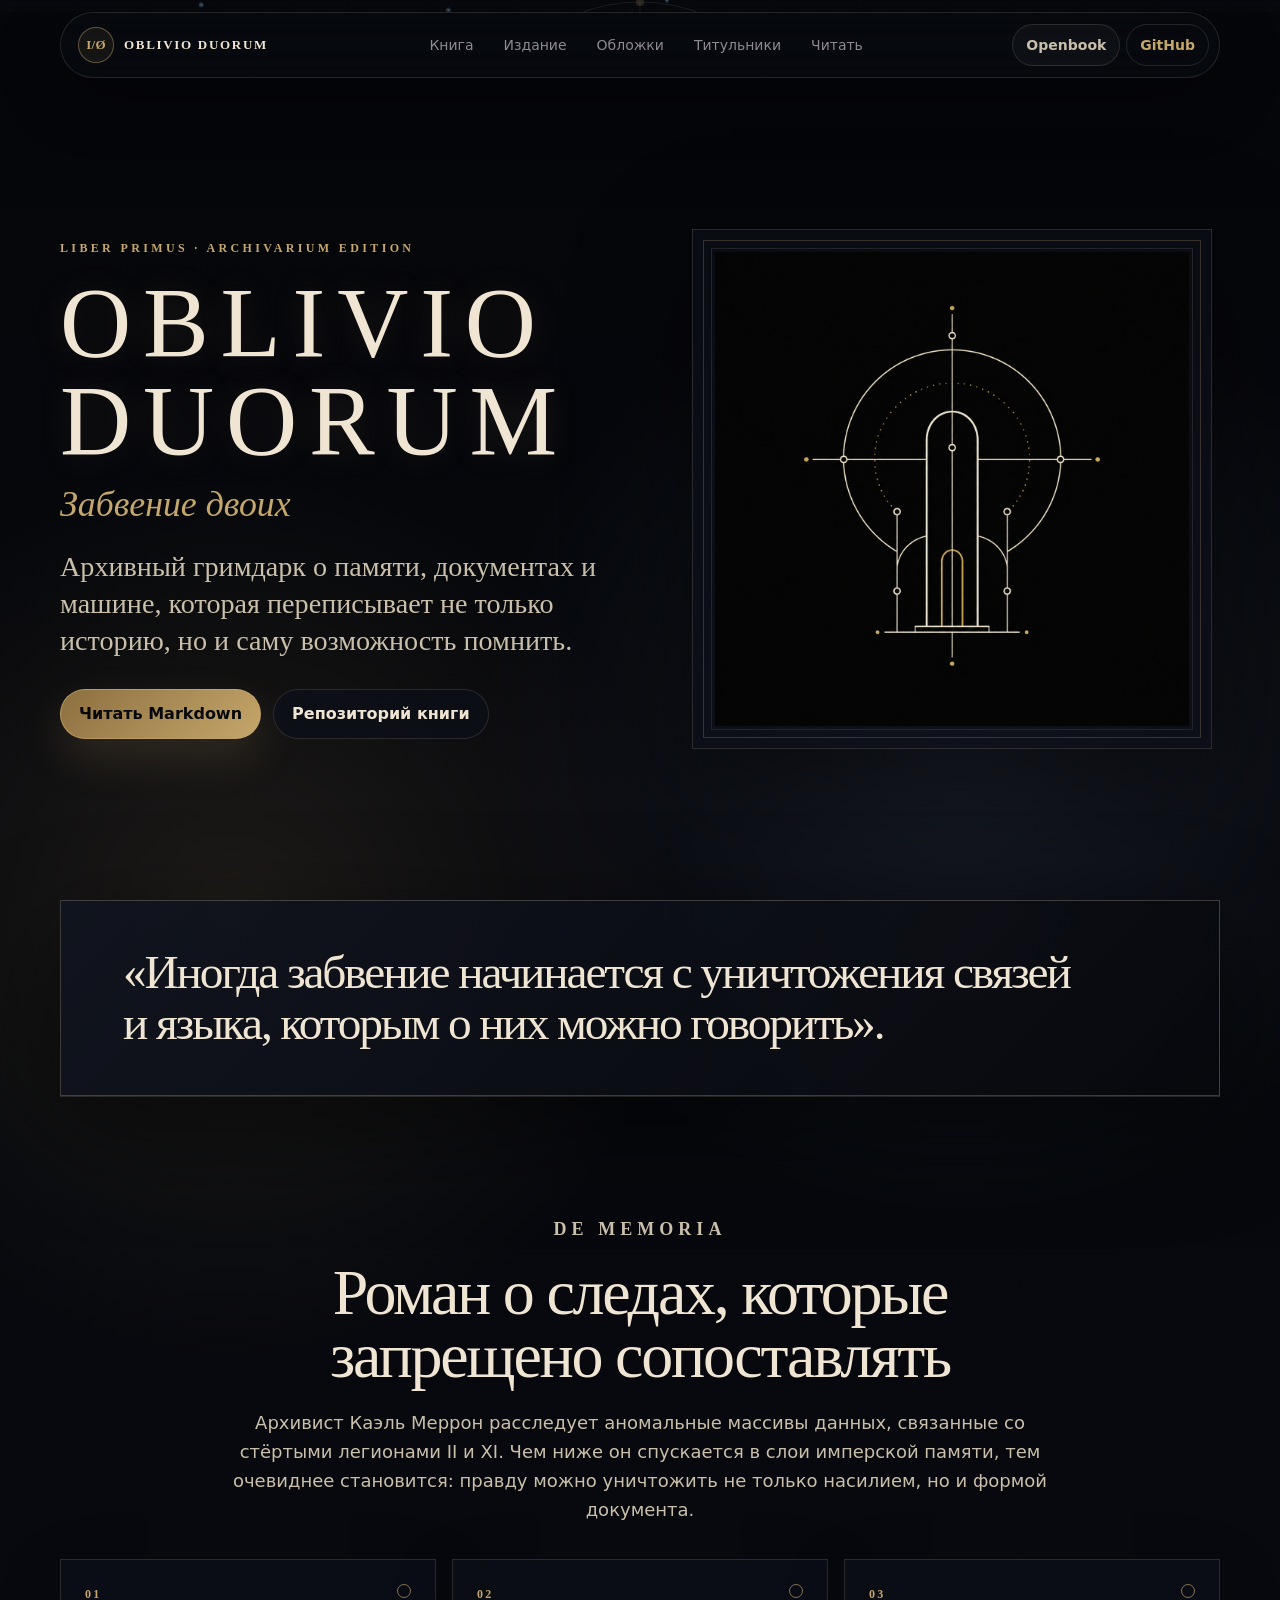
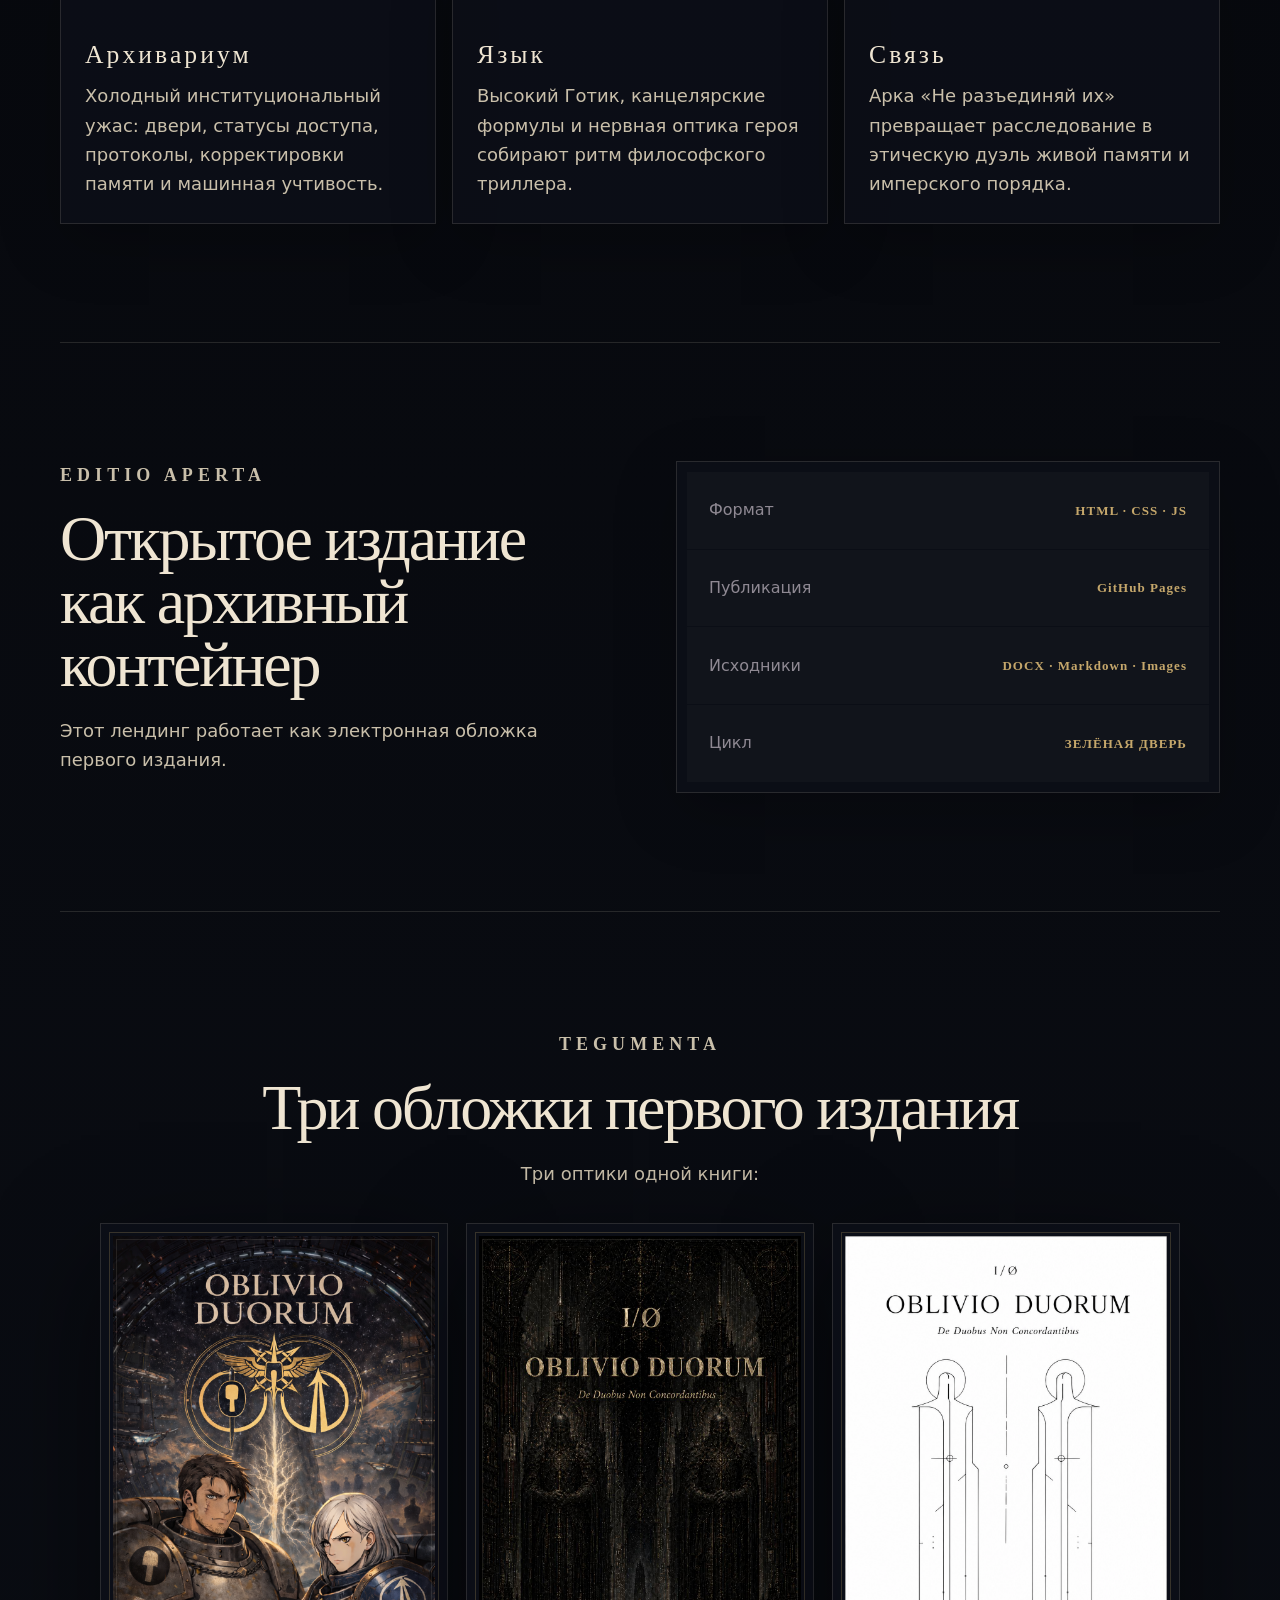
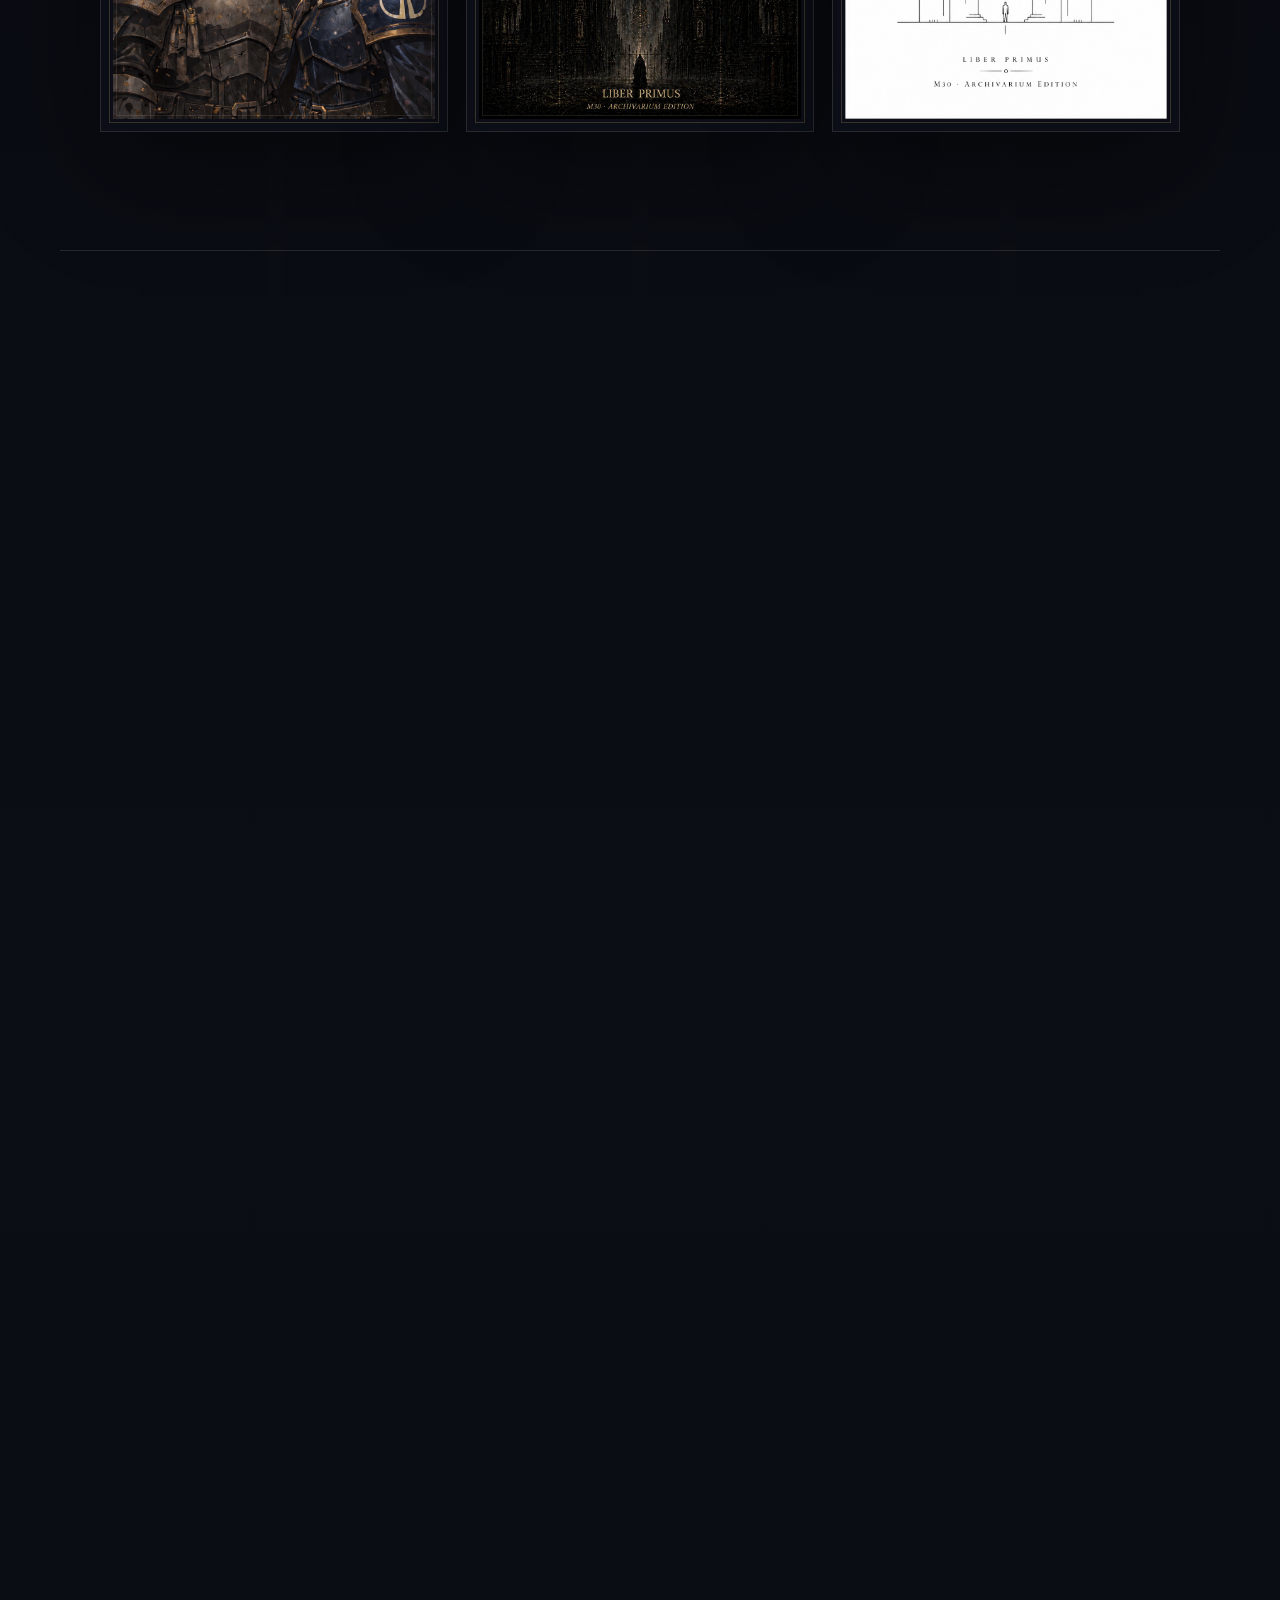
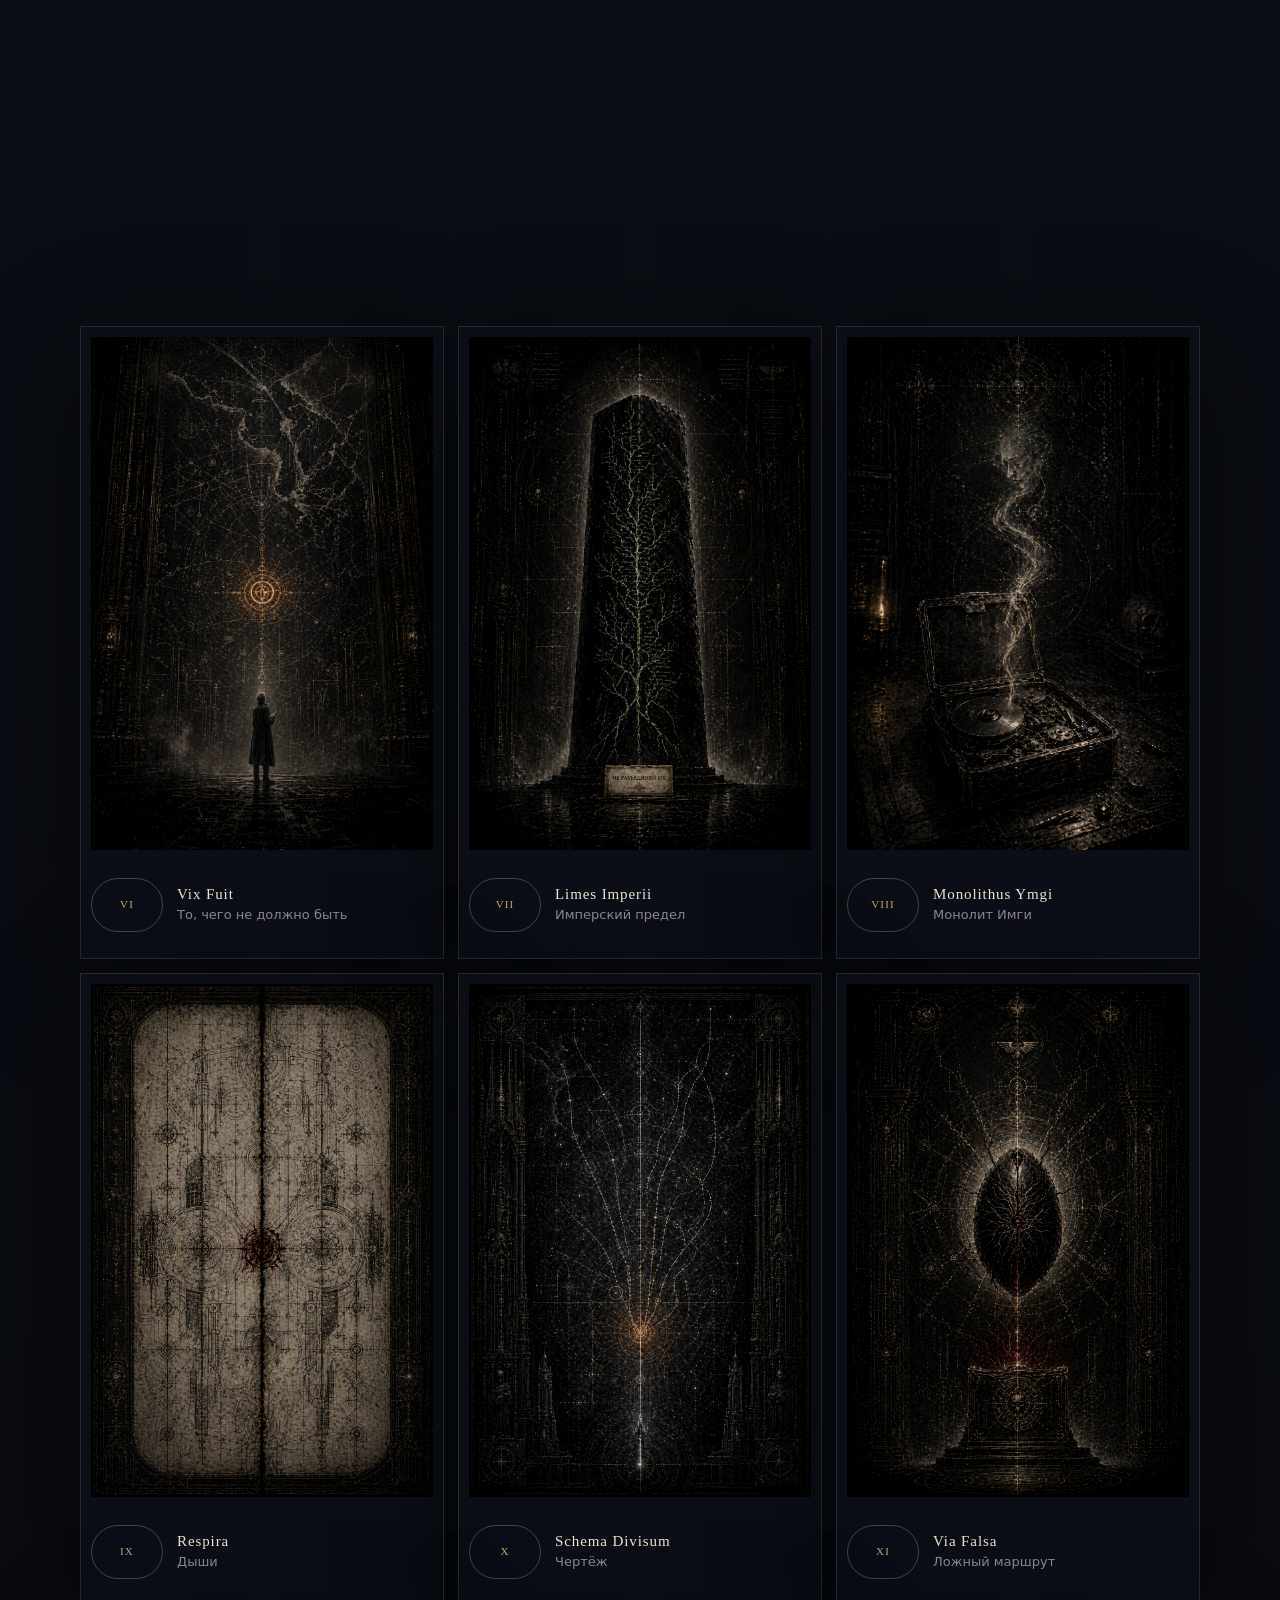
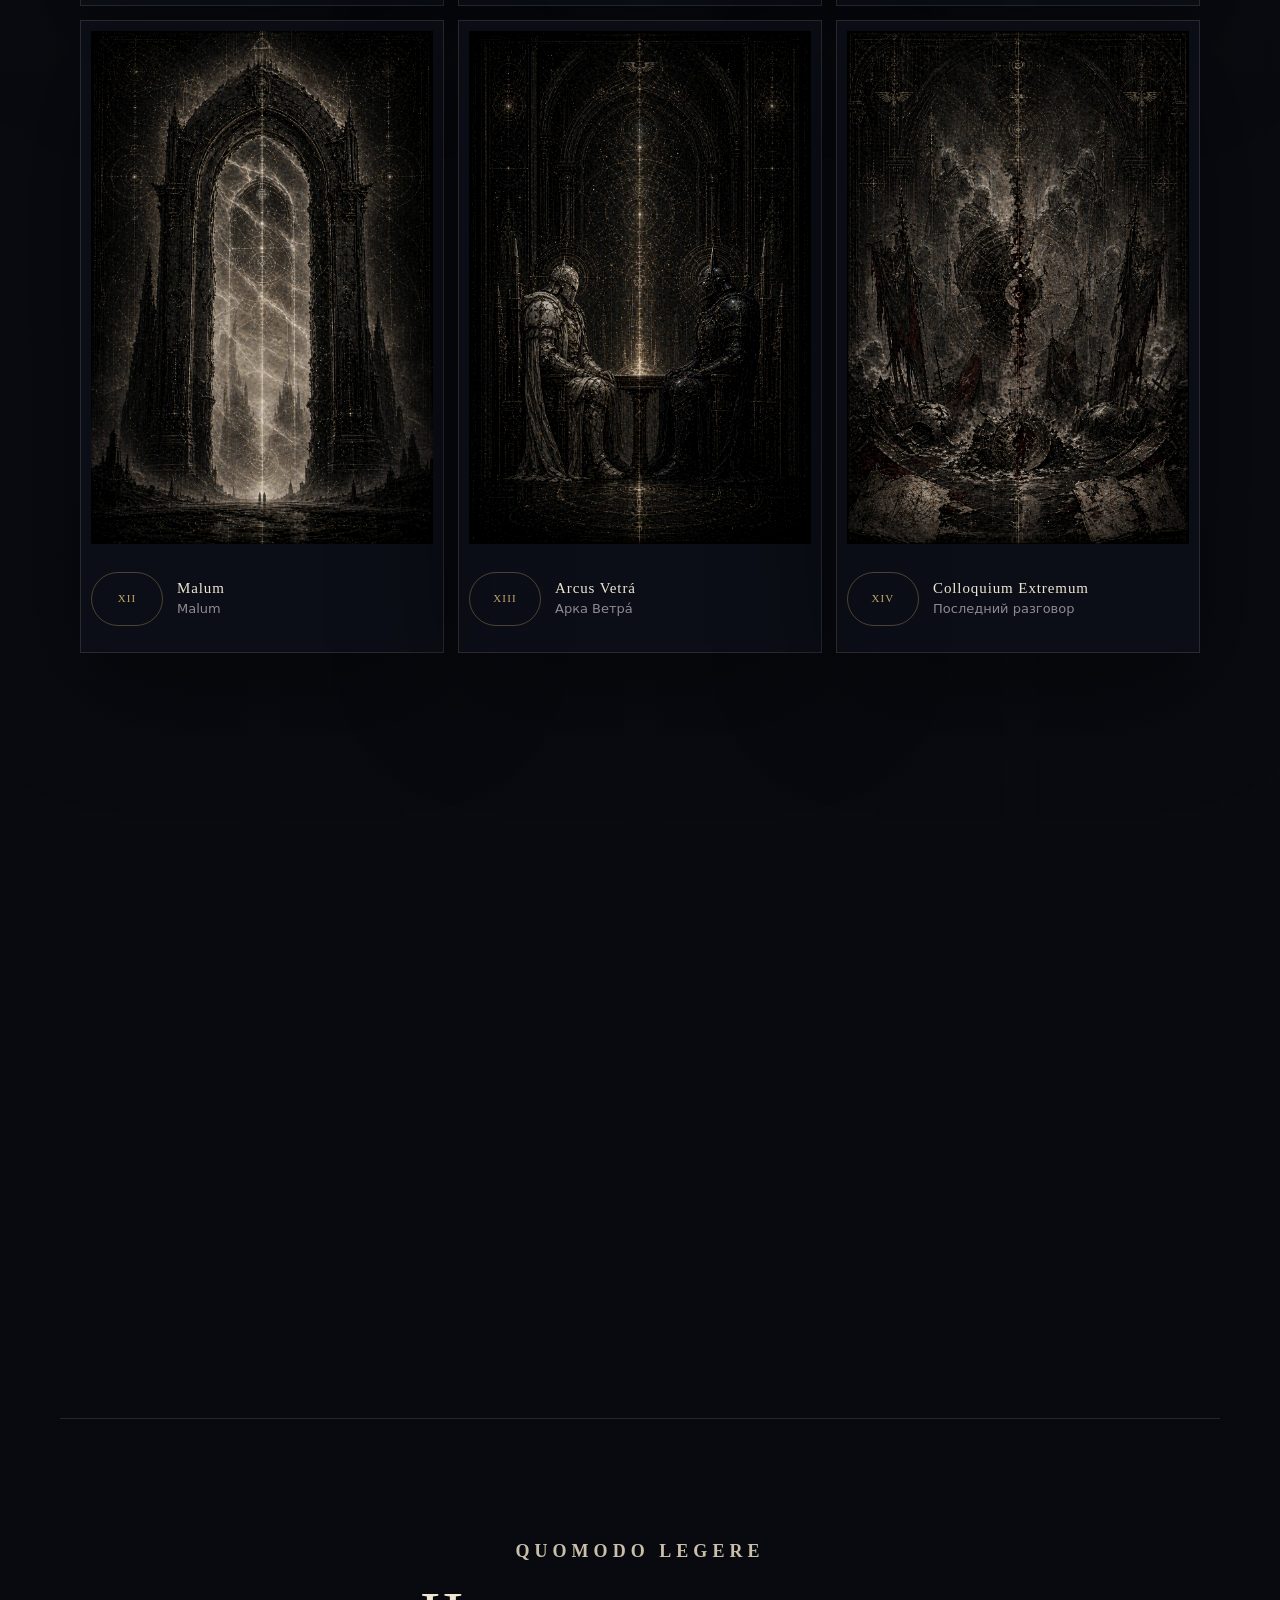
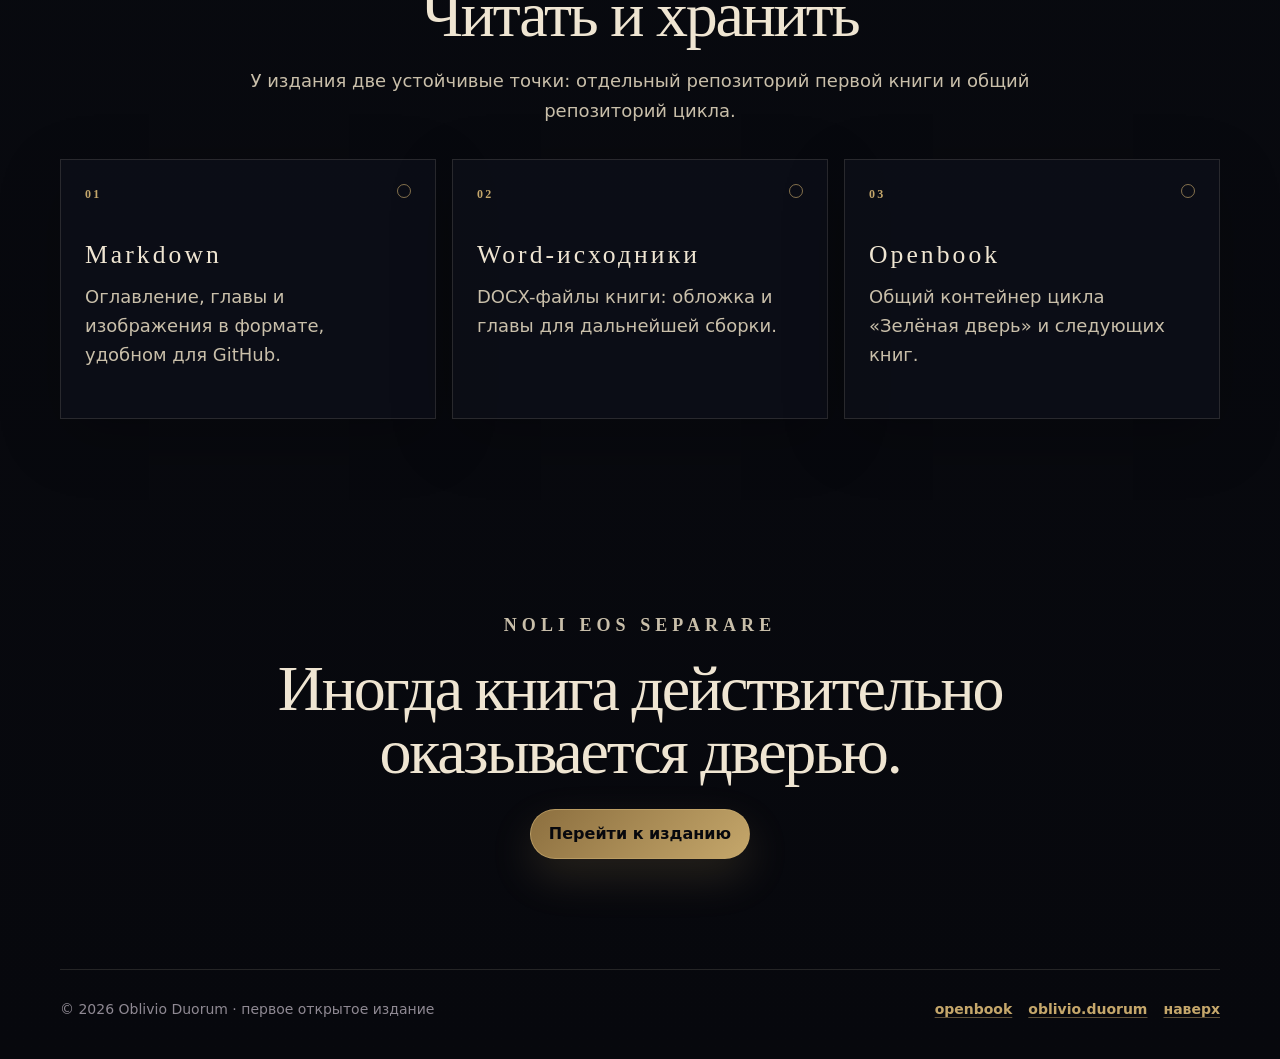
==== commit 483a2b69: "docs" ====
--- a/docs/index.html
+++ b/docs/index.html
@@ -1,208 +1,513 @@
 <!doctype html>
 <html lang="ru">
 <head>
-  <meta charset="utf-8" />
-  <meta name="viewport" content="width=device-width, initial-scale=1" />
-  <meta name="theme-color" content="#07080d" />
-  <meta name="description" content="Oblivio Duorum / Забвение двоих — первое открытое издание архивного гримдарк-романа о памяти, документах и праве быть не стёртым." />
-  <meta property="og:title" content="Oblivio Duorum / Забвение двоих" />
-  <meta property="og:description" content="Архивный гримдарк о том, как власть переписывает не только историю, но и саму возможность помнить." />
-  <meta property="og:type" content="book" />
-  <meta property="og:image" content="assets/covers/oblivio-sigil.png" />
+  <meta charset="utf-8">
+  <meta name="viewport" content="width=device-width, initial-scale=1">
+  <meta name="theme-color" content="#07080d">
+  <meta name="description" content="Oblivio Duorum / Забвение двоих — первое открытое издание архивного гримдарк-романа о памяти, документах и праве быть не стёртым.">
+
+  <meta property="og:title" content="Oblivio Duorum / Забвение двоих">
+  <meta property="og:description" content="Архивный гримдарк о следах, документах и невозможности окончательно стереть связь.">
+  <meta property="og:type" content="book">
+  <meta property="og:image" content="assets/covers/oblivio-sigil.png">
+  <meta property="og:url" content="https://antonkurenkov.github.io/oblivio.duorum/">
+
+  <link rel="canonical" href="https://antonkurenkov.github.io/oblivio.duorum/">
   <title>Oblivio Duorum / Забвение двоих</title>
-  <link rel="preconnect" href="https://raw.githubusercontent.com" />
-  <link rel="icon" type="image/svg+xml" href="assets/favicon/favicon.svg" />
-  <link rel="icon" type="image/png" sizes="32x32" href="assets/favicon/favicon-32x32.png" />
-  <link rel="icon" type="image/png" sizes="16x16" href="assets/favicon/favicon-16x16.png" />
-  <link rel="shortcut icon" type="image/png" href="assets/favicon/favicon-32x32.png" />
-  <link rel="apple-touch-icon" sizes="180x180" href="assets/favicon/apple-touch-icon.png" />
-  <link rel="manifest" href="assets/favicon/site.webmanifest" />
-  <link rel="stylesheet" href="styles.css" />
+
+  <link rel="icon" type="image/svg+xml" href="assets/favicon/favicon.svg">
+  <link rel="icon" type="image/png" sizes="32x32" href="assets/favicon/favicon-32x32.png">
+  <link rel="icon" type="image/png" sizes="16x16" href="assets/favicon/favicon-16x16.png">
+  <link rel="shortcut icon" href="assets/favicon/favicon.ico">
+  <link rel="apple-touch-icon" sizes="180x180" href="assets/favicon/apple-touch-icon.png">
+  <link rel="manifest" href="assets/favicon/site.webmanifest">
+  <link rel="stylesheet" href="styles.css">
+
+  <style>
+    :root {
+      color-scheme: dark;
+      --void: #07080d;
+      --void-2: #0b0e15;
+      --panel: rgba(15, 18, 28, .76);
+      --panel-solid: #10141f;
+      --ink: #efe5d2;
+      --ink-soft: #c9bfaa;
+      --muted: #8f8993;
+      --line: rgba(239, 229, 210, .13);
+      --line-strong: rgba(239, 229, 210, .24);
+      --gold: #c5a76b;
+      --gold-soft: rgba(197, 167, 107, .12);
+      --blue: #7d93b8;
+      --blue-deep: #141b28;
+      --red-dust: #9b5c46;
+      --serif: Georgia, "Times New Roman", Times, serif;
+      --mono-serif: Consolas, "Times New Roman", Georgia, serif;
+      --sans: Inter, ui-sans-serif, system-ui, -apple-system, BlinkMacSystemFont, "Segoe UI", sans-serif;
+    }
+
+    html {
+      background: var(--void);
+    }
+
+    body {
+      background:
+        radial-gradient(circle at 75% 8%, rgba(125, 147, 184, .14), transparent 30rem),
+        radial-gradient(circle at 18% 10%, rgba(197, 167, 107, .12), transparent 28rem),
+        radial-gradient(circle at 50% 110%, rgba(155, 92, 70, .10), transparent 36rem),
+        linear-gradient(180deg, #05060a 0%, #0b0e15 46%, #07080d 100%);
+      color: var(--ink);
+    }
+
+    body::before {
+      opacity: .18;
+      background:
+        linear-gradient(90deg, rgba(239,229,210,.06) 1px, transparent 1px),
+        linear-gradient(rgba(239,229,210,.045) 1px, transparent 1px);
+      background-size: 86px 86px;
+      mask-image: radial-gradient(circle at 50% 22%, #000 0 40%, transparent 78%);
+    }
+
+    body::after {
+      opacity: .10;
+      background-image:
+        radial-gradient(circle at 22% 18%, rgba(239,229,210,.42) 0 1px, transparent 1.8px),
+        radial-gradient(circle at 76% 36%, rgba(197,167,107,.38) 0 1px, transparent 1.8px),
+        radial-gradient(circle at 52% 74%, rgba(125,147,184,.24) 0 1px, transparent 1.6px);
+      background-size: 173px 173px, 251px 251px, 311px 311px;
+    }
+
+    .archive-lineart {
+      position: fixed;
+      inset: 0;
+      z-index: -2;
+      pointer-events: none;
+      opacity: .34;
+      overflow: hidden;
+    }
+
+    .archive-lineart svg {
+      width: 100%;
+      height: 100%;
+      min-width: 900px;
+      transform: translateX(-50%);
+      margin-left: 50%;
+    }
+
+    .archive-lineart .axis,
+    .archive-lineart .arc,
+    .archive-lineart .thin {
+      fill: none;
+      stroke: rgba(239, 229, 210, .30);
+      stroke-width: 1;
+      vector-effect: non-scaling-stroke;
+    }
+
+    .archive-lineart .faint {
+      fill: none;
+      stroke: rgba(239, 229, 210, .14);
+      stroke-width: 1;
+      vector-effect: non-scaling-stroke;
+    }
+
+    .archive-lineart .gold {
+      fill: none;
+      stroke: rgba(197, 167, 107, .38);
+      stroke-width: 1;
+      vector-effect: non-scaling-stroke;
+    }
+
+    .archive-lineart .dot {
+      fill: rgba(239, 229, 210, .46);
+    }
+
+    .archive-lineart .gold-dot {
+      fill: rgba(197, 167, 107, .58);
+    }
+
+    .site-header {
+      border-color: rgba(239, 229, 210, .13);
+      background: rgba(8, 10, 16, .82);
+      box-shadow: 0 18px 60px rgba(0,0,0,.38);
+    }
+
+    .site-header.is-compact {
+      background: rgba(8, 10, 16, .94);
+      border-color: rgba(197, 167, 107, .24);
+    }
+
+    .brand,
+    h1,
+    h2,
+    h3 {
+      color: var(--ink);
+    }
+
+    .brand-mark {
+      border-color: rgba(197, 167, 107, .44);
+      color: var(--gold);
+      background: rgba(197, 167, 107, .08);
+    }
+
+    .eyebrow,
+    .subtitle,
+    .chapter-mark,
+    .site-footer a {
+      color: var(--gold);
+    }
+
+    h1 {
+      font-family: var(--serif);
+      letter-spacing: .12em;
+      text-shadow: 0 0 32px rgba(197, 167, 107, .15);
+    }
+
+    .lead,
+    .section-head p,
+    .split p,
+    .read-card p,
+    .feature-card p,
+    .final-cta p {
+      color: var(--ink-soft);
+    }
+
+    .button.primary {
+      border-color: rgba(197, 167, 107, .72);
+      background: linear-gradient(135deg, #8c6f3f, #c5a76b);
+      color: #07080d;
+      box-shadow: 0 18px 44px rgba(197,167,107,.16);
+    }
+
+    .button.secondary,
+    .feature-card,
+    .read-card,
+    .edition-list,
+    .cover-panel,
+    .cover-card,
+    .chapter-card {
+      background: rgba(13, 16, 25, .74);
+      border-color: rgba(239, 229, 210, .13);
+    }
+
+    .quote-strip {
+      background:
+        linear-gradient(135deg, rgba(16, 20, 31, .90), rgba(7, 8, 13, .92)),
+        radial-gradient(circle at 80% 20%, rgba(197, 167, 107, .10), transparent 22rem);
+      border-color: rgba(239, 229, 210, .22);
+    }
+
+    .cover-panel figcaption,
+    .cover-card figcaption {
+      display: none !important;
+    }
+
+    .hero {
+      position: relative;
+    }
+
+    .cover-panel {
+      width: min(520px, 100%);
+      justify-self: center;
+    }
+
+    .cover-panel::before,
+    .cover-card::before {
+      border-color: rgba(197, 167, 107, .24);
+    }
+
+    .cover-panel::after,
+    .cover-card::after {
+      border-color: rgba(239, 229, 210, .10);
+    }
+
+    @media (max-width: 940px) {
+      .archive-lineart {
+        opacity: .22;
+      }
+
+      .hero {
+        grid-template-columns: 1fr;
+      }
+
+      .hero-copy {
+        justify-self: center;
+        text-align: center;
+      }
+
+      .hero-actions {
+        justify-content: center;
+      }
+    }
+
+    @media (max-width: 620px) {
+      .archive-lineart svg {
+        min-width: 720px;
+      }
+
+      h1 {
+        letter-spacing: .075em;
+      }
+    }
+  </style>
+
   <script defer src="neural.js"></script>
   <script defer src="main.js"></script>
 </head>
+
 <body>
   <canvas id="neural-field" aria-hidden="true"></canvas>
   <div class="grain" aria-hidden="true"></div>
+
+  <div class="archive-lineart" aria-hidden="true">
+    <svg viewBox="0 0 1600 1200" preserveAspectRatio="xMidYMid slice">
+      <line class="axis" x1="800" y1="40" x2="800" y2="1160"></line>
+      <line class="faint" x1="250" y1="980" x2="1350" y2="980"></line>
+
+      <circle class="arc" cx="800" cy="250" r="210"></circle>
+      <circle class="faint" cx="800" cy="250" r="132"></circle>
+      <circle class="faint" cx="800" cy="250" r="52"></circle>
+
+      <path class="gold" d="M590 250 L800 460 L1010 250"></path>
+      <path class="faint" d="M590 250 L800 40 L1010 250"></path>
+
+      <path class="axis" d="M800 360 C720 438 680 560 680 710 L680 980"></path>
+      <path class="axis" d="M800 360 C880 438 920 560 920 710 L920 980"></path>
+
+      <path class="thin" d="M680 710 L565 930"></path>
+      <path class="thin" d="M920 710 L1035 930"></path>
+
+      <path class="faint" d="M565 930 C520 870 500 805 510 735"></path>
+      <path class="faint" d="M1035 930 C1080 870 1100 805 1090 735"></path>
+
+      <path class="axis" d="M740 980 L740 680"></path>
+      <path class="axis" d="M860 980 L860 680"></path>
+
+      <path class="faint" d="M640 980 L640 780"></path>
+      <path class="faint" d="M960 980 L960 780"></path>
+
+      <path class="gold" d="M760 980 L760 820 C760 790 780 770 800 770 C820 770 840 790 840 820 L840 980"></path>
+
+      <circle class="gold-dot" cx="800" cy="40" r="5"></circle>
+      <circle class="dot" cx="800" cy="120" r="4"></circle>
+      <circle class="dot" cx="800" cy="250" r="5"></circle>
+      <circle class="dot" cx="590" cy="250" r="5"></circle>
+      <circle class="dot" cx="1010" cy="250" r="5"></circle>
+      <circle class="gold-dot" cx="800" cy="460" r="5"></circle>
+      <circle class="dot" cx="680" cy="710" r="4"></circle>
+      <circle class="dot" cx="920" cy="710" r="4"></circle>
+      <circle class="gold-dot" cx="800" cy="770" r="5"></circle>
+
+      <path class="faint" d="M430 980 L430 760"></path>
+      <path class="faint" d="M1170 980 L1170 760"></path>
+      <path class="faint" d="M360 980 L360 850"></path>
+      <path class="faint" d="M1240 980 L1240 850"></path>
+
+      <circle class="dot" cx="430" cy="760" r="4"></circle>
+      <circle class="dot" cx="1170" cy="760" r="4"></circle>
+      <circle class="gold-dot" cx="360" cy="980" r="4"></circle>
+      <circle class="gold-dot" cx="1240" cy="980" r="4"></circle>
+
+      <path class="faint" d="M250 980 C340 900 415 890 510 930"></path>
+      <path class="faint" d="M1350 980 C1260 900 1185 890 1090 930"></path>
+
+      <path class="thin" d="M710 1040 L890 1040"></path>
+      <path class="faint" d="M650 1088 L950 1088"></path>
+      <path class="faint" d="M710 1128 L890 1128"></path>
+    </svg>
+  </div>
+
+  <a class="skip-link" href="#main">Перейти к содержанию</a>
   <div class="scroll-progress" data-progress aria-hidden="true"></div>
 
   <header class="site-header" data-header>
-    <a class="brand" href="#top" aria-label="Наверх">
+    <a class="brand" href="#top" aria-label="Oblivio Duorum — наверх">
       <span class="brand-mark">I/Ø</span>
-      <span class="brand-text">Oblivio Duorum</span>
+      <span class="brand-text">OBLIVIO DUORUM</span>
     </a>
+
     <nav class="nav" aria-label="Основная навигация">
-      <a href="#book">О книге</a>
+      <a href="#book">Книга</a>
       <a href="#edition">Издание</a>
+      <a href="#covers">Обложки</a>
+      <a href="#chapters">Титульники</a>
       <a href="#read">Читать</a>
-      <a href="#visuals">Визуальный ряд</a>
     </nav>
-    <a class="header-cta" href="https://github.com/antonkurenkov/openbook/tree/main/1" target="_blank" rel="noreferrer">GitHub</a>
+
+    <div class="header-links" aria-label="Репозитории">
+      <a class="header-cta secondary" href="https://github.com/antonkurenkov/openbook" target="_blank" rel="noreferrer">Openbook</a>
+      <a class="header-cta" href="https://github.com/antonkurenkov/oblivio.duorum" target="_blank" rel="noreferrer">GitHub</a>
+    </div>
   </header>
 
-  <main id="top">
-    <section class="hero section-pad" aria-labelledby="hero-title">
+  <main id="main">
+    <section class="hero section-pad" id="top" aria-labelledby="hero-title">
       <div class="hero-copy reveal">
-        <p class="eyebrow">Liber Primus · Archivarium Edition</p>
-        <h1 id="hero-title">Oblivio Duorum<br><span>Забвение двоих</span></h1>
-        <p class="lead">Архивный гримдарк о том, как власть переписывает не только историю, но и саму возможность помнить.</p>
-        <div class="hero-actions" aria-label="Действия">
-          <a class="button primary" href="https://github.com/antonkurenkov/openbook/tree/main/1/page/oblivio-duorum-markdown/oblivio_duorum_md" target="_blank" rel="noreferrer">Раскрыть</a>
-          <a class="button ghost" href="https://github.com/antonkurenkov/openbook/raw/main/1/combined/combined_unique_media_docx.zip" target="_blank" rel="noreferrer">Скачать DOCX</a>
+        <p class="eyebrow">LIBER PRIMUS · ARCHIVARIUM EDITION</p>
+
+        <h1 id="hero-title">
+          <span>OBLIVIO</span>
+          <span>DUORUM</span>
+        </h1>
+
+        <p class="subtitle">Забвение двоих</p>
+
+        <p class="lead">
+          Архивный гримдарк о памяти, документах и машине, которая переписывает не только историю,
+          но и саму возможность помнить.
+        </p>
+
+        <div class="hero-actions" aria-label="Основные действия">
+          <a class="button primary" href="https://github.com/antonkurenkov/oblivio.duorum/tree/main/page/oblivio-duorum-markdown/oblivio_duorum_md" target="_blank" rel="noreferrer">
+            Читать Markdown
+          </a>
+          <a class="button secondary" href="https://github.com/antonkurenkov/oblivio.duorum" target="_blank" rel="noreferrer">
+            Репозиторий книги
+          </a>
         </div>
-        <dl class="hero-stats" aria-label="Краткие сведения">
-          <div>
-            <dt>01</dt>
-            <dd>первая книга цикла</dd>
-          </div>
-          <div>
-            <dt>18</dt>
-            <dd>глав в исходниках</dd>
-          </div>
-          <div>
-            <dt>open</dt>
-            <dd>публикация на GitHub</dd>
-          </div>
-        </dl>
-      </div>
-
-      <aside class="cover-panel reveal" aria-label="Обложка и статус издания">
-        <div class="cover-shell">
-          <img src="assets/covers/oblivio-sigil.png" alt="Обложка книги Oblivio Duorum" loading="eager" />
-        </div>
-        <div class="status-card">
-          <span class="pulse" aria-hidden="true"></span>
-          <div>
-            <strong>Первое открытое издание</strong>
-            <p>Word-исходники, обложка и визуальный ряд доступны в репозитории.</p>
-          </div>
-        </div>
-      </aside>
+      </div>
+
+      <figure class="cover-panel sigil-panel reveal">
+        <button class="image-button" type="button" data-image="assets/covers/oblivio-sigil.png" aria-label="Открыть архивный знак Oblivio Duorum крупно">
+          <img src="assets/covers/oblivio-sigil.png" alt="Архивный знак Oblivio Duorum: тёмный сигил с порталом, кругами и золотыми точками" loading="eager">
+        </button>
+      </figure>
     </section>
 
     <section class="quote-strip reveal" aria-label="Ключевая формула">
-      <p>«Иногда уничтожение людей начинается с уничтожения их связей и языка, которым о них можно говорить».</p>
+      <p>«Иногда забвение начинается с уничтожения связей и языка, которым о них можно говорить».</p>
     </section>
 
     <section id="book" class="section section-pad" aria-labelledby="book-title">
       <div class="section-head reveal">
-        <p class="eyebrow">De memoria corrigenda</p>
+        <p class="eyebrow">DE MEMORIA</p>
         <h2 id="book-title">Роман о следах, которые запрещено сопоставлять</h2>
-        <p>Главный герой, архивист Каэль Меррон, расследует аномальные массивы данных, связанные со стёртыми легионами II и XI. Чем ниже он спускается в слои имперской памяти, тем очевиднее становится: правду можно уничтожить не только насилием, но и формой документа.</p>
+        <p>
+          Архивист Каэль Меррон расследует аномальные массивы данных, связанные со стёртыми
+          легионами II и XI. Чем ниже он спускается в слои имперской памяти, тем очевиднее становится:
+          правду можно уничтожить не только насилием, но и формой документа.
+        </p>
       </div>
 
       <div class="feature-grid">
         <article class="feature-card reveal">
-          <span class="card-index">01</span>
-          <h3>Архивариум как персонаж</h3>
-          <p>Холодный, вежливый, бюрократический ужас: двери, статусы доступа, протоколы, корректировки памяти и бесконечная машинная учтивость.</p>
+          <span>01</span>
+          <h3>Архивариум</h3>
+          <p>Холодный институциональный ужас: двери, статусы доступа, протоколы, корректировки памяти и машинная учтивость.</p>
         </article>
+
         <article class="feature-card reveal">
-          <span class="card-index">02</span>
-          <h3>Язык между канцелярией и молитвой</h3>
-          <p>Латинские заголовки, служебные формулы и нервная внутренняя оптика героя собирают ритм философского триллера.</p>
+          <span>02</span>
+          <h3>Язык</h3>
+          <p>Высокий Готик, канцелярские формулы и нервная оптика героя собирают ритм философского триллера.</p>
         </article>
+
         <article class="feature-card reveal">
-          <span class="card-index">03</span>
-          <h3>Верность, которую нельзя легализовать</h3>
-          <p>Сквозная линия «не разъединяй их» превращает расследование в этическую дуэль живой памяти и имперского порядка.</p>
+          <span>03</span>
+          <h3>Связь</h3>
+          <p>Арка «Не разъединяй их» превращает расследование в этическую дуэль живой памяти и имперского порядка.</p>
         </article>
       </div>
     </section>
 
     <section id="edition" class="section section-pad split" aria-labelledby="edition-title">
       <div class="reveal">
-        <p class="eyebrow">Editio prima</p>
-        <h2 id="edition-title">Лендинг как электронная обложка издания</h2>
-        <p>Страница сделана для GitHub Pages: без сборки, без внешних библиотек, с лёгким canvas-фоном и аккуратной книжной витриной. Дизайн держится на контрасте белого интерфейса, чёрной типографики, зелёного акцента и архивной сетки.</p>
-      </div>
+        <p class="eyebrow">EDITIO APERTA</p>
+        <h2 id="edition-title">Открытое издание как архивный контейнер</h2>
+        <p>
+          Этот лендинг работает как электронная обложка первого издания.
+      </div>
+
       <div class="edition-list reveal" role="list">
-        <div role="listitem">
-          <span>Формат</span>
-          <strong>static HTML / CSS / JS</strong>
-        </div>
-        <div role="listitem">
-          <span>Деплой</span>
-          <strong>GitHub Pages</strong>
-        </div>
-        <div role="listitem">
-          <span>Исходники книги</span>
-          <strong>DOCX + images</strong>
-        </div>
-        <div role="listitem">
-          <span>Визуальный код</span>
-          <strong>archive · neural · green door</strong>
-        </div>
-      </div>
+        <div role="listitem"><span>Формат</span><strong>HTML · CSS · JS</strong></div>
+        <div role="listitem"><span>Публикация</span><strong>GitHub Pages</strong></div>
+        <div role="listitem"><span>Исходники</span><strong>DOCX · Markdown · Images</strong></div>
+        <div role="listitem"><span>Цикл</span><strong>ЗЕЛЁНАЯ ДВЕРЬ</strong></div>
+      </div>
+    </section>
+
+    <section id="covers" class="section section-pad" aria-labelledby="covers-title">
+      <div class="section-head reveal">
+        <p class="eyebrow">TEGUMENTA</p>
+        <h2 id="covers-title">Три обложки первого издания</h2>
+        <p>
+          Три оптики одной книги:
+        </p>
+      </div>
+
+      <div class="cover-gallery" aria-label="Галерея обложек">
+        <figure class="cover-card reveal">
+          <button class="image-button" type="button" data-image="assets/covers/cover-anime.png" aria-label="Открыть аниме-обложку крупно">
+            <img src="assets/covers/cover-anime.png" alt="Аниме-обложка Oblivio Duorum" loading="lazy">
+          </button>
+        </figure>
+
+        <figure class="cover-card reveal featured">
+          <button class="image-button" type="button" data-image="assets/covers/cover-dark.jpg" aria-label="Открыть тёмную обложку крупно">
+            <img src="assets/covers/cover-dark.jpg" alt="Тёмная архивная обложка Oblivio Duorum" loading="lazy">
+          </button>
+        </figure>
+
+        <figure class="cover-card reveal">
+          <button class="image-button" type="button" data-image="assets/covers/cover-lineart.png" aria-label="Открыть лайнарт-обложку крупно">
+            <img src="assets/covers/cover-lineart.png" alt="Лайнарт-обложка Oblivio Duorum" loading="lazy">
+          </button>
+        </figure>
+      </div>
+    </section>
+
+    <section id="chapters" class="section section-pad" aria-labelledby="chapters-title">
+      <div class="section-head reveal">
+        <p class="eyebrow">CAPITULA</p>
+        <h2 id="chapters-title">Титульники глав</h2>
+        <p>
+          Титульные изображения работают как архивные вклейки:
+        </p>
+      </div>
+
+      <div class="chapter-toolbar reveal" aria-label="Управление галереей">
+        <button class="filter-button is-active" type="button" data-filter="all">Все</button>
+        <button class="filter-button" type="button" data-filter="early">Prologus–V</button>
+        <button class="filter-button" type="button" data-filter="middle">VI–XI</button>
+        <button class="filter-button" type="button" data-filter="late">XII–Finis</button>
+      </div>
+
+      <div class="chapter-gallery" data-chapter-gallery aria-label="Галерея титульных изображений глав"></div>
+      <p class="gallery-note" data-empty-gallery hidden>Титульники глав не найдены в <code>assets/chapters/</code>.</p>
     </section>
 
     <section id="read" class="section section-pad" aria-labelledby="read-title">
       <div class="section-head reveal">
-        <p class="eyebrow">Quomodo legere</p>
-        <h2 id="read-title">Как читать и распространять</h2>
-        <p>Лендинг ведёт к открытому репозиторию, папке первой книги и архиву DOCX-исходников. Его можно положить в корень отдельного репозитория или в папку `/docs`.</p>
+        <p class="eyebrow">QUOMODO LEGERE</p>
+        <h2 id="read-title">Читать и хранить</h2>
+        <p>
+          У издания две устойчивые точки: отдельный репозиторий первой книги и общий репозиторий цикла.
+        </p>
       </div>
 
       <div class="read-grid">
+        <a class="read-card reveal" href="https://github.com/antonkurenkov/oblivio.duorum/tree/main/page/oblivio-duorum-markdown/oblivio_duorum_md" target="_blank" rel="noreferrer">
+          <span>01</span>
+          <h3>Markdown</h3>
+          <p>Оглавление, главы и изображения в формате, удобном для GitHub.</p>
+        </a>
+
+        <a class="read-card reveal" href="https://github.com/antonkurenkov/oblivio.duorum/tree/main/combined" target="_blank" rel="noreferrer">
+          <span>02</span>
+          <h3>Word-исходники</h3>
+          <p>DOCX-файлы книги: обложка и главы для дальнейшей сборки.</p>
+        </a>
+
         <a class="read-card reveal" href="https://github.com/antonkurenkov/openbook" target="_blank" rel="noreferrer">
-          <span>01</span>
-          <h3>Открыть цикл</h3>
-          <p>Перейти к репозиторию «Зелёная дверь» и списку книг.</p>
+          <span>03</span>
+          <h3>Openbook</h3>
+          <p>Общий контейнер цикла «Зелёная дверь» и следующих книг.</p>
         </a>
-        <a class="read-card reveal" href="https://github.com/antonkurenkov/openbook/tree/main/1" target="_blank" rel="noreferrer">
-          <span>02</span>
-          <h3>Открыть книгу I</h3>
-          <p>Перейти к странице Oblivio Duorum и материалам первого издания.</p>
-        </a>
-        <a class="read-card reveal" href="https://github.com/antonkurenkov/openbook/tree/main/1/combined" target="_blank" rel="noreferrer">
-          <span>03</span>
-          <h3>Открыть исходники</h3>
-          <p>Посмотреть главы в формате Word и общий архив исходных файлов.</p>
-        </a>
-      </div>
-    </section>
-
-    <section id="visuals" class="section section-pad" aria-labelledby="visuals-title">
-      <div class="section-head reveal">
-        <p class="eyebrow">Imagines archivii</p>
-        <h2 id="visuals-title">Визуальный ряд</h2>
-        <p>Несколько изображений из репозитория: высокая вертикаль, архивная симметрия, технорелигиозная геометрия и следы документа, который не должен был сохраниться.</p>
-      </div>
-
-      <div class="gallery" aria-label="Галерея иллюстраций">
-        <button class="gallery-item reveal" data-image="https://raw.githubusercontent.com/antonkurenkov/openbook/main/1/images/new/01.jpg" aria-label="Открыть иллюстрацию 1">
-          <img src="https://raw.githubusercontent.com/antonkurenkov/openbook/main/1/images/new/01.jpg" alt="Архивный зал и одинокая фигура" loading="lazy" />
-        </button>
-        <button class="gallery-item reveal" data-image="https://raw.githubusercontent.com/antonkurenkov/openbook/main/1/images/new/05.jpg" aria-label="Открыть иллюстрацию 2">
-          <img src="https://raw.githubusercontent.com/antonkurenkov/openbook/main/1/images/new/05.jpg" alt="Страж в техно-готическом коридоре" loading="lazy" />
-        </button>
-        <button class="gallery-item reveal" data-image="https://raw.githubusercontent.com/antonkurenkov/openbook/main/1/images/new/10.jpg" aria-label="Открыть иллюстрацию 3">
-          <img src="https://raw.githubusercontent.com/antonkurenkov/openbook/main/1/images/new/10.jpg" alt="Схема двери и архивная геометрия" loading="lazy" />
-        </button>
-        <button class="gallery-item reveal" data-image="https://raw.githubusercontent.com/antonkurenkov/openbook/main/1/images/new/12.jpg" aria-label="Открыть иллюстрацию 4">
-          <img src="https://raw.githubusercontent.com/antonkurenkov/openbook/main/1/images/new/12.jpg" alt="Тёмный артефакт в архивном зале" loading="lazy" />
-        </button>
-        <button class="gallery-item reveal" data-image="https://raw.githubusercontent.com/antonkurenkov/openbook/main/1/images/new/16.jpg" aria-label="Открыть иллюстрацию 5">
-          <img src="https://raw.githubusercontent.com/antonkurenkov/openbook/main/1/images/new/16.jpg" alt="Сервиторы над документами" loading="lazy" />
-        </button>
-      </div>
-    </section>
-
-    <section class="terminal-section section-pad reveal" aria-label="Архивная консоль">
-      <div class="terminal-card">
-        <div class="terminal-top"><span></span><span></span><span></span></div>
-        <pre aria-label="Текстовый фрагмент интерфейса"><code>ARCHIVARIUM://OBLIVIO_DUORUM
-status: text recovered
-access: partial
-warning: correlation between II and XI is prohibited
-instruction: noli eos separare</code></pre>
       </div>
     </section>
 
     <section class="final-cta section-pad reveal" aria-labelledby="final-title">
-      <p class="eyebrow">Non separabis</p>
+      <p class="eyebrow">NOLI EOS SEPARARE</p>
       <h2 id="final-title">Иногда книга действительно оказывается дверью.</h2>
-      <a class="button primary" href="https://github.com/antonkurenkov/openbook/tree/main/1/page/oblivio-duorum-markdown/oblivio_duorum_md" target="_blank" rel="noreferrer">Перейти к изданию</a>
+      <a class="button primary" href="https://github.com/antonkurenkov/oblivio.duorum" target="_blank" rel="noreferrer">Перейти к изданию</a>
     </section>
   </main>
 
@@ -210,14 +515,14 @@
     <p>© <span data-year></span> Oblivio Duorum · первое открытое издание</p>
     <div>
       <a href="https://github.com/antonkurenkov/openbook" target="_blank" rel="noreferrer">openbook</a>
-      <a href="https://github.com/antonkurenkov/openbook/blob/main/LICENSE.md" target="_blank" rel="noreferrer">license</a>
+      <a href="https://github.com/antonkurenkov/oblivio.duorum" target="_blank" rel="noreferrer">oblivio.duorum</a>
       <a href="#top">наверх</a>
     </div>
   </footer>
 
   <dialog class="image-dialog" data-dialog aria-label="Просмотр иллюстрации">
     <button class="dialog-close" data-dialog-close aria-label="Закрыть">×</button>
-    <img data-dialog-image src="" alt="Увеличенная иллюстрация" />
+    <img data-dialog-image alt="Увеличенная иллюстрация">
   </dialog>
 </body>
 </html>
--- a/docs/styles.css
+++ b/docs/styles.css
@@ -1,52 +1,86 @@
 :root {
-  color-scheme: light;
-  --bg: #f5f1e8;
-  --bg-2: #ece6d8;
-  --ink: #121614;
-  --muted: #606a63;
-  --line: rgba(18, 22, 20, .12);
-  --line-strong: rgba(18, 22, 20, .2);
-  --card: rgba(255, 252, 244, .74);
-  --card-solid: #fffaf0;
-  --green: #2d7d54;
-  --green-dark: #0d3b27;
-  --green-soft: rgba(45, 125, 84, .12);
-  --gold: #a6844a;
-  --shadow: 0 24px 80px rgba(24, 31, 26, .13);
-  --radius: 28px;
-  --radius-sm: 18px;
-  --max: 1180px;
-  --mono: ui-monospace, SFMono-Regular, Menlo, Monaco, Consolas, "Liberation Mono", monospace;
+  color-scheme: dark;
+  --void: #07080d;
+  --void-2: #0c1018;
+  --panel: rgba(17, 21, 31, .72);
+  --panel-solid: #11151f;
+  --ink: #efe5d2;
+  --ink-soft: #c8bea9;
+  --muted: #8c8791;
+  --line: rgba(239, 229, 210, .13);
+  --line-strong: rgba(239, 229, 210, .25);
+  --gold: #c5a76b;
+  --gold-soft: rgba(197, 167, 107, .12);
+  --blue: #7d93b8;
+  --blue-deep: #161d2a;
+  --red-dust: #9b5c46;
+  --max: 1160px;
+  --serif: Georgia, "Times New Roman", Times, serif;
+  --mono-serif: Consolas, "Times New Roman", Georgia, serif;
   --sans: Inter, ui-sans-serif, system-ui, -apple-system, BlinkMacSystemFont, "Segoe UI", sans-serif;
-  --serif: Georgia, "Times New Roman", serif;
-}
-
-* { box-sizing: border-box; }
-html { scroll-behavior: smooth; }
+  --shadow: 0 32px 110px rgba(0, 0, 0, .48);
+}
+
+*,
+*::before,
+*::after {
+  box-sizing: border-box;
+}
+
+html {
+  scroll-behavior: smooth;
+  background: var(--void);
+}
+
 body {
+  min-width: 320px;
   margin: 0;
-  min-height: 100vh;
-  background:
-    radial-gradient(circle at 12% 8%, rgba(45, 125, 84, .16), transparent 34rem),
-    radial-gradient(circle at 80% 12%, rgba(166, 132, 74, .14), transparent 28rem),
-    linear-gradient(180deg, var(--bg) 0%, #f8f4ea 48%, var(--bg-2) 100%);
   color: var(--ink);
   font-family: var(--sans);
-  line-height: 1.6;
+  line-height: 1.62;
   overflow-x: hidden;
-}
-
-a { color: inherit; text-decoration: none; }
-img { max-width: 100%; display: block; }
-button, input { font: inherit; }
+  background:
+    radial-gradient(circle at 78% 10%, rgba(125, 147, 184, .13), transparent 28rem),
+    radial-gradient(circle at 18% 9%, rgba(197, 167, 107, .12), transparent 26rem),
+    radial-gradient(circle at 50% 115%, rgba(155, 92, 70, .10), transparent 34rem),
+    linear-gradient(180deg, #06070b 0%, #0b0e15 48%, #07080d 100%);
+}
+
+body::before {
+  content: "";
+  position: fixed;
+  inset: 0;
+  z-index: -2;
+  pointer-events: none;
+  opacity: .25;
+  background:
+    linear-gradient(90deg, rgba(239,229,210,.055) 1px, transparent 1px),
+    linear-gradient(rgba(239,229,210,.045) 1px, transparent 1px);
+  background-size: 86px 86px;
+  mask-image: radial-gradient(circle at 50% 30%, #000 0 38%, transparent 78%);
+}
+
+body::after {
+  content: "";
+  position: fixed;
+  inset: 0;
+  z-index: -1;
+  pointer-events: none;
+  opacity: .16;
+  background-image:
+    radial-gradient(circle at 24% 18%, rgba(255,255,255,.28) 0 1px, transparent 1.7px),
+    radial-gradient(circle at 78% 38%, rgba(197,167,107,.34) 0 1px, transparent 1.9px),
+    radial-gradient(circle at 54% 74%, rgba(125,147,184,.22) 0 1px, transparent 1.6px);
+  background-size: 173px 173px, 251px 251px, 311px 311px;
+}
 
 #neural-field {
   position: fixed;
   inset: 0;
+  z-index: -3;
   width: 100vw;
   height: 100vh;
-  z-index: -2;
-  opacity: .72;
+  opacity: .78;
   pointer-events: none;
 }
 
@@ -55,470 +89,652 @@
   inset: 0;
   z-index: -1;
   pointer-events: none;
-  opacity: .22;
+  opacity: .14;
   background-image:
-    repeating-linear-gradient(0deg, rgba(18,22,20,.04), rgba(18,22,20,.04) 1px, transparent 1px, transparent 4px),
-    repeating-linear-gradient(90deg, rgba(18,22,20,.025), rgba(18,22,20,.025) 1px, transparent 1px, transparent 7px);
-  mix-blend-mode: multiply;
+    repeating-linear-gradient(0deg, rgba(239,229,210,.035), rgba(239,229,210,.035) 1px, transparent 1px, transparent 5px),
+    repeating-linear-gradient(90deg, rgba(239,229,210,.022), rgba(239,229,210,.022) 1px, transparent 1px, transparent 9px);
+  mix-blend-mode: screen;
+}
+
+img {
+  display: block;
+  max-width: 100%;
+  height: auto;
+}
+
+a {
+  color: inherit;
+  text-decoration-color: rgba(197,167,107,.46);
+  text-underline-offset: .22em;
+}
+
+button {
+  font: inherit;
+}
+
+.skip-link {
+  position: fixed;
+  left: 14px;
+  top: 14px;
+  z-index: 100;
+  transform: translateY(-180%);
+  padding: 10px 14px;
+  border: 1px solid var(--gold);
+  border-radius: 999px;
+  color: var(--ink);
+  background: var(--panel-solid);
+}
+
+.skip-link:focus {
+  transform: translateY(0);
 }
 
 .scroll-progress {
   position: fixed;
   top: 0;
   left: 0;
+  z-index: 80;
   width: 0;
-  height: 3px;
-  z-index: 50;
-  background: linear-gradient(90deg, var(--green), #8fc7a4, var(--gold));
+  height: 2px;
+  background: linear-gradient(90deg, var(--gold), var(--blue), var(--gold));
 }
 
 .site-header {
   position: sticky;
-  top: 0;
-  z-index: 40;
-  display: flex;
+  top: 12px;
+  z-index: 70;
+  display: grid;
+  grid-template-columns: auto 1fr auto;
   align-items: center;
-  justify-content: space-between;
-  gap: 22px;
-  width: min(calc(100% - 32px), var(--max));
-  margin: 16px auto 0;
-  padding: 12px 14px;
+  gap: 14px;
+  width: min(var(--max), calc(100% - 28px));
+  margin: 12px auto 0;
+  padding: 9px 10px;
   border: 1px solid var(--line);
   border-radius: 999px;
-  background: rgba(255, 252, 244, .72);
-  box-shadow: 0 14px 48px rgba(24,31,26,.08);
+  background: rgba(9, 11, 17, .78);
   backdrop-filter: blur(18px);
-  transition: transform .25s ease, background .25s ease, border-color .25s ease;
+  box-shadow: 0 18px 60px rgba(0,0,0,.34);
 }
 
 .site-header.is-compact {
-  background: rgba(255, 252, 244, .9);
-  border-color: rgba(45,125,84,.18);
+  border-color: rgba(197,167,107,.22);
+  background: rgba(9, 11, 17, .92);
+}
+
+.brand,
+.nav a,
+.header-cta {
+  text-decoration: none;
+  border-radius: 999px;
 }
 
 .brand {
   display: inline-flex;
   align-items: center;
   gap: 10px;
-  min-width: max-content;
-  font-weight: 750;
-  letter-spacing: -.02em;
-}
+  min-width: 0;
+  padding: 5px 12px 5px 7px;
+  color: var(--ink);
+  font-family: var(--mono-serif);
+  font-weight: 700;
+  letter-spacing: .13em;
+  font-size: 13px;
+}
+
 .brand-mark {
   display: inline-grid;
+  flex: 0 0 auto;
   place-items: center;
-  width: 40px;
-  height: 40px;
+  width: 36px;
+  height: 36px;
+  border: 1px solid rgba(197,167,107,.42);
   border-radius: 999px;
-  background: var(--ink);
-  color: #e8f4ec;
-  font-family: var(--mono);
-  font-size: 13px;
-}
-.brand-text { font-size: 15px; }
+  color: var(--gold);
+  background: rgba(197,167,107,.08);
+  font-family: var(--mono-serif);
+  letter-spacing: .02em;
+}
+
+.brand-text {
+  overflow: hidden;
+  text-overflow: ellipsis;
+  white-space: nowrap;
+}
 
 .nav {
   display: flex;
-  align-items: center;
   justify-content: center;
   gap: 4px;
-  flex: 1;
-}
+}
+
 .nav a,
 .header-cta {
-  padding: 10px 14px;
-  border-radius: 999px;
+  padding: 9px 13px;
   color: var(--muted);
   font-size: 14px;
-  transition: color .2s ease, background .2s ease;
-}
+  white-space: nowrap;
+}
+
 .nav a:hover,
 .nav a.is-active,
 .header-cta:hover {
+  background: var(--gold-soft);
   color: var(--ink);
-  background: rgba(18, 22, 20, .06);
-}
+}
+
+.header-links {
+  display: inline-flex;
+  gap: 6px;
+  align-items: center;
+}
+
 .header-cta {
-  color: var(--green-dark);
-  background: var(--green-soft);
+  border: 1px solid var(--line);
+  color: var(--gold);
   font-weight: 700;
 }
 
-.section-pad {
-  width: min(calc(100% - 36px), var(--max));
-  margin: 0 auto;
-  padding: 96px 0;
+.header-cta.secondary {
+  color: var(--ink-soft);
+  background: rgba(255,255,255,.03);
+}
+
+.section-pad,
+.quote-strip,
+.site-footer {
+  width: min(var(--max), calc(100% - 28px));
+  margin-inline: auto;
 }
 
 .hero {
-  min-height: calc(100vh - 78px);
   display: grid;
-  grid-template-columns: 1.04fr .78fr;
-  gap: clamp(36px, 7vw, 88px);
+  grid-template-columns: minmax(0, 1fr) minmax(360px, 1fr);
+  gap: clamp(34px, 7vw, 86px);
   align-items: center;
+  min-height: calc(100svh - 78px);
+  padding: 76px 0 70px;
+}
+
+.hero-copy {
+  max-width: 680px;
 }
 
 .eyebrow {
-  margin: 0 0 16px;
-  color: var(--green-dark);
-  font-family: var(--mono);
+  margin: 0 0 18px;
+  color: var(--gold);
+  font-family: var(--mono-serif);
   font-size: 12px;
   font-weight: 700;
-  letter-spacing: .18em;
+  letter-spacing: .28em;
   text-transform: uppercase;
 }
 
-h1, h2, h3, p { margin-top: 0; }
+h1,
+h2,
+h3,
+p {
+  margin-top: 0;
+}
+
 h1 {
+  display: grid;
+  gap: .04em;
+  margin: 0 0 18px;
+  color: var(--ink);
+  font-family: var(--serif);
+  font-size: clamp(50px, 7.7vw, 104px);
+  font-weight: 500;
+  letter-spacing: .12em;
+  line-height: .95;
+  text-transform: uppercase;
+  text-shadow: 0 0 34px rgba(197,167,107,.16);
+}
+
+.subtitle {
   margin-bottom: 24px;
+  color: var(--gold);
   font-family: var(--serif);
-  font-size: clamp(54px, 9vw, 116px);
-  line-height: .86;
-  letter-spacing: -.075em;
-  text-wrap: balance;
-}
-h1 span {
-  display: block;
-  margin-top: 18px;
-  font-family: var(--sans);
-  font-size: clamp(24px, 3vw, 42px);
-  line-height: 1.05;
-  letter-spacing: -.05em;
-  color: var(--green-dark);
+  font-size: clamp(24px, 2.8vw, 40px);
+  font-style: italic;
+  line-height: 1.08;
 }
 
 .lead {
-  max-width: 680px;
+  max-width: 690px;
   margin-bottom: 30px;
-  color: #2f3732;
+  color: var(--ink-soft);
+  font-family: var(--serif);
   font-size: clamp(20px, 2.2vw, 30px);
-  line-height: 1.28;
-  letter-spacing: -.035em;
+  line-height: 1.32;
 }
 
 .hero-actions {
   display: flex;
   flex-wrap: wrap;
   gap: 12px;
-  margin-bottom: 36px;
-}
+}
+
 .button {
   display: inline-flex;
   align-items: center;
   justify-content: center;
-  min-height: 48px;
-  padding: 13px 20px;
-  border: 1px solid var(--line-strong);
+  min-height: 46px;
+  padding: 11px 18px;
   border-radius: 999px;
   font-weight: 760;
-  letter-spacing: -.01em;
-  transition: transform .2s ease, box-shadow .2s ease, background .2s ease, border-color .2s ease;
-}
-.button:hover { transform: translateY(-2px); }
+  text-decoration: none;
+  transition: transform .18s ease, background-color .18s ease, border-color .18s ease, box-shadow .18s ease;
+}
+
+.button:hover {
+  transform: translateY(-1px);
+}
+
 .button.primary {
-  border-color: rgba(13, 59, 39, .9);
-  background: linear-gradient(135deg, #0c2117, #155333 58%, #27754e);
-  color: #fbfff7;
-  box-shadow: 0 18px 44px rgba(13, 59, 39, .22);
-}
-.button.ghost {
-  background: rgba(255, 252, 244, .66);
-  color: var(--green-dark);
-}
-.button.ghost:hover { border-color: rgba(45,125,84,.4); box-shadow: 0 14px 34px rgba(24,31,26,.08); }
-
-.hero-stats {
-  display: grid;
-  grid-template-columns: repeat(3, minmax(0, 1fr));
-  gap: 12px;
-  max-width: 680px;
+  border: 1px solid rgba(197,167,107,.72);
+  background: linear-gradient(135deg, #8c6f3f, #c5a76b);
+  color: #07080d;
+  box-shadow: 0 18px 44px rgba(197,167,107,.16);
+}
+
+.button.primary:hover {
+  color: #050609;
+  box-shadow: 0 18px 52px rgba(197,167,107,.24);
+}
+
+.button.secondary {
+  border: 1px solid var(--line-strong);
+  background: rgba(255,255,255,.035);
+  color: var(--ink);
+}
+
+.button.secondary:hover {
+  border-color: rgba(197,167,107,.38);
+  background: var(--gold-soft);
+}
+
+.cover-panel,
+.cover-card,
+.chapter-card {
+  position: relative;
+  border: 1px solid var(--line);
+  background: rgba(12, 15, 24, .72);
+  box-shadow: var(--shadow);
+}
+
+.cover-panel {
+  width: min(520px, 100%);
+  justify-self: center;
   margin: 0;
-}
-.hero-stats div {
-  padding: 18px 18px 16px;
-  border: 1px solid var(--line);
-  border-radius: 22px;
-  background: rgba(255, 252, 244, .58);
-  backdrop-filter: blur(14px);
-}
-.hero-stats dt {
-  margin-bottom: 6px;
-  font-family: var(--mono);
-  color: var(--green-dark);
-  font-weight: 800;
-  letter-spacing: -.03em;
-}
-.hero-stats dd {
-  margin: 0;
-  color: var(--muted);
-  font-size: 14px;
-  line-height: 1.35;
-}
-
-.cover-panel {
-  position: relative;
-  display: grid;
-  gap: 18px;
-  justify-items: center;
-}
-.cover-panel::before {
+  padding: clamp(10px, 2vw, 18px);
+}
+
+.cover-panel::before,
+.cover-panel::after,
+.cover-card::before,
+.cover-card::after {
   content: "";
   position: absolute;
-  inset: 8% -8% auto -8%;
-  height: 58%;
-  border-radius: 50%;
-  background: radial-gradient(circle, rgba(45,125,84,.22), transparent 68%);
-  filter: blur(24px);
-  z-index: -1;
-}
-.cover-shell {
-  width: min(390px, 82vw);
-  padding: 10px;
-  border: 1px solid rgba(255,255,255,.72);
-  border-radius: 34px;
-  background: linear-gradient(145deg, rgba(255,255,255,.74), rgba(255,255,255,.18));
+  pointer-events: none;
+  border: 1px solid rgba(197,167,107,.23);
+}
+
+.cover-panel::before,
+.cover-card::before {
+  inset: 8px;
+}
+
+.cover-panel::after,
+.cover-card::after {
+  inset: 15px;
+  border-color: rgba(239,229,210,.10);
+}
+
+.cover-panel img,
+.cover-card img {
+  width: 100%;
+  aspect-ratio: 2 / 3;
+  object-fit: cover;
+  background: #08090d;
+}
+
+.cover-panel figcaption,
+.cover-card figcaption {
+  display: none;
+}
+
+.image-button {
+  display: block;
+  width: 100%;
+  padding: 0;
+  border: 0;
+  background: none;
+  cursor: zoom-in;
+}
+
+.quote-strip {
+  padding: clamp(28px, 4vw, 46px) clamp(22px, 5vw, 62px);
+  border: 1px solid var(--line-strong);
+  background:
+    linear-gradient(135deg, rgba(17,21,31,.88), rgba(7,8,13,.88)),
+    radial-gradient(circle at 80% 20%, rgba(197,167,107,.10), transparent 22rem);
   box-shadow: var(--shadow);
-  transform: rotate(1.4deg);
-}
-.cover-shell img {
-  aspect-ratio: 2 / 3;
-  width: 100%;
-  object-fit: cover;
-  border-radius: 26px;
-  box-shadow: inset 0 0 0 1px rgba(255,255,255,.12);
-}
-.status-card {
-  display: flex;
-  align-items: flex-start;
-  gap: 14px;
-  width: min(380px, 86vw);
-  padding: 16px;
-  border: 1px solid rgba(45,125,84,.18);
-  border-radius: 22px;
-  background: rgba(255,252,244,.84);
-  box-shadow: 0 20px 54px rgba(24,31,26,.10);
-  backdrop-filter: blur(16px);
-}
-.status-card strong { display: block; margin-bottom: 3px; letter-spacing: -.02em; }
-.status-card p { margin: 0; color: var(--muted); font-size: 14px; line-height: 1.35; }
-.pulse {
-  width: 10px;
-  height: 10px;
-  margin-top: 7px;
-  border-radius: 50%;
-  background: var(--green);
-  box-shadow: 0 0 0 0 rgba(45,125,84,.35);
-  animation: pulse 2s infinite;
-}
-
-.quote-strip {
-  width: min(calc(100% - 36px), var(--max));
-  margin: 0 auto;
-  padding: 40px clamp(22px, 5vw, 62px);
-  border: 1px solid rgba(45,125,84,.18);
-  border-radius: var(--radius);
-  background:
-    linear-gradient(135deg, rgba(13,59,39,.94), rgba(18,22,20,.94)),
-    radial-gradient(circle at 80% 10%, rgba(255,255,255,.12), transparent 28rem);
-  color: #f4f6ef;
-  box-shadow: var(--shadow);
-}
+}
+
 .quote-strip p {
-  max-width: 940px;
+  max-width: 960px;
   margin: 0;
+  color: var(--ink);
   font-family: var(--serif);
-  font-size: clamp(26px, 4vw, 48px);
+  font-size: clamp(25px, 3.7vw, 48px);
   line-height: 1.08;
-  letter-spacing: -.055em;
-}
-
-.section { position: relative; }
+  letter-spacing: -.045em;
+}
+
+.section-pad {
+  padding: clamp(70px, 10vw, 118px) 0;
+}
+
+.section {
+  position: relative;
+  border-top: 1px solid var(--line);
+}
+
 .section-head {
-  max-width: 820px;
+  max-width: 850px;
+  margin-inline: auto;
   margin-bottom: 34px;
-}
-.section-head h2,
-.split h2,
-.final-cta h2 {
-  margin-bottom: 18px;
+  text-align: center;
+}
+
+h2 {
+  margin-bottom: 20px;
+  color: var(--ink);
   font-family: var(--serif);
-  font-size: clamp(36px, 5vw, 72px);
-  line-height: .96;
-  letter-spacing: -.055em;
+  font-size: clamp(34px, 5vw, 70px);
+  font-weight: 500;
+  letter-spacing: -.035em;
+  line-height: .98;
   text-wrap: balance;
 }
+
 .section-head p,
-.split p {
-  color: var(--muted);
+.split p,
+.read-card p,
+.feature-card p,
+.final-cta p {
+  color: var(--ink-soft);
   font-size: 18px;
-  line-height: 1.65;
 }
 
 .feature-grid,
 .read-grid {
   display: grid;
   grid-template-columns: repeat(3, minmax(0, 1fr));
+  align-items: stretch;
   gap: 16px;
 }
+
 .feature-card,
 .read-card,
-.edition-list,
-.terminal-card {
+.edition-list {
   border: 1px solid var(--line);
-  background: var(--card);
-  box-shadow: 0 18px 58px rgba(24,31,26,.08);
-  backdrop-filter: blur(18px);
-}
-.feature-card {
-  min-height: 310px;
-  padding: 26px;
-  border-radius: var(--radius);
-}
-.card-index,
+  background: var(--panel);
+  box-shadow: 0 18px 58px rgba(0,0,0,.22);
+}
+
+.feature-card,
+.read-card {
+  position: relative;
+  display: flex;
+  flex-direction: column;
+  min-height: 260px;
+  padding: 25px 24px;
+}
+
+.feature-card::after,
+.read-card::after {
+  content: "";
+  position: absolute;
+  top: 24px;
+  right: 24px;
+  width: 14px;
+  height: 14px;
+  border: 1px solid var(--gold);
+  border-radius: 50%;
+  opacity: .65;
+}
+
+.feature-card span,
 .read-card span {
   display: inline-flex;
-  margin-bottom: 40px;
-  font-family: var(--mono);
-  color: var(--green-dark);
-  font-size: 13px;
-  font-weight: 850;
-}
+  margin-bottom: 36px;
+  color: var(--gold);
+  font-family: var(--mono-serif);
+  font-size: 12px;
+  font-weight: 800;
+  letter-spacing: .18em;
+}
+
 .feature-card h3,
 .read-card h3 {
   margin-bottom: 12px;
-  font-size: 24px;
-  line-height: 1.1;
-  letter-spacing: -.04em;
-}
+  color: var(--ink);
+  font-family: var(--mono-serif);
+  font-size: clamp(22px, 2vw, 30px);
+  font-weight: 500;
+  letter-spacing: .12em;
+  line-height: 1.15;
+}
+
 .feature-card p,
 .read-card p {
-  margin: 0;
-  color: var(--muted);
+  margin-bottom: 0;
+}
+
+.read-card {
+  color: inherit;
+  text-decoration: none;
+  transition: transform .18s ease, border-color .18s ease, background .18s ease;
+}
+
+.read-card:hover {
+  transform: translateY(-3px);
+  border-color: rgba(197,167,107,.36);
+  background: rgba(20,25,38,.86);
 }
 
 .split {
   display: grid;
-  grid-template-columns: .9fr 1fr;
-  gap: 28px;
-  align-items: start;
-}
+  grid-template-columns: repeat(2, minmax(0, 1fr));
+  gap: clamp(28px, 6vw, 72px);
+  align-items: center;
+}
+
 .edition-list {
   display: grid;
+  min-height: 100%;
   gap: 1px;
   padding: 10px;
-  border-radius: var(--radius);
-  overflow: hidden;
-}
+}
+
 .edition-list div {
   display: flex;
   align-items: center;
   justify-content: space-between;
   gap: 18px;
-  padding: 22px;
-  border-radius: 18px;
-  background: rgba(255,255,255,.38);
-}
+  padding: 20px 22px;
+  background: rgba(255,255,255,.025);
+}
+
 .edition-list span {
   color: var(--muted);
 }
+
 .edition-list strong {
-  font-family: var(--mono);
+  color: var(--gold);
+  font-family: var(--mono-serif);
   font-size: 13px;
+  letter-spacing: .08em;
   text-align: right;
-  color: var(--green-dark);
-}
-
-.read-card {
+}
+
+.cover-gallery {
+  display: grid;
+  grid-template-columns: repeat(3, minmax(0, 1fr));
+  align-items: stretch;
+  gap: 18px;
+  max-width: 1080px;
+  margin-inline: auto;
+}
+
+.cover-card {
+  min-height: 100%;
+  margin: 0;
+  padding: 12px;
+}
+
+.cover-card.featured {
+  transform: none;
+}
+
+.chapter-toolbar {
+  display: flex;
+  flex-wrap: wrap;
+  justify-content: center;
+  gap: 10px;
+  margin-bottom: 24px;
+}
+
+.filter-button {
+  padding: 9px 14px;
+  border: 1px solid var(--line);
+  border-radius: 999px;
+  color: var(--muted);
+  background: rgba(255,255,255,.035);
+  cursor: pointer;
+  transition: background-color .18s ease, color .18s ease, border-color .18s ease;
+}
+
+.filter-button:hover,
+.filter-button.is-active {
+  color: #07080d;
+  border-color: var(--gold);
+  background: var(--gold);
+}
+
+.chapter-gallery {
+  display: grid;
+  grid-template-columns: repeat(3, minmax(0, 1fr));
+  align-items: stretch;
+  gap: 14px;
+  max-width: 1120px;
+  margin-inline: auto;
+}
+
+.chapter-card {
+  display: flex;
+  flex-direction: column;
+  margin: 0;
+  padding: 10px;
+}
+
+.chapter-card.is-hidden {
+  display: none;
+}
+
+.chapter-card button {
   display: block;
-  min-height: 246px;
-  padding: 24px;
-  border-radius: var(--radius);
-  transition: transform .2s ease, border-color .2s ease, background .2s ease;
-}
-.read-card:hover {
-  transform: translateY(-4px);
-  border-color: rgba(45,125,84,.32);
-  background: rgba(255,252,244,.9);
-}
-.read-card span { margin-bottom: 52px; }
-
-.gallery {
-  display: grid;
-  grid-template-columns: repeat(5, minmax(0, 1fr));
-  gap: 12px;
-}
-.gallery-item {
-  position: relative;
-  min-height: 350px;
+  flex: 1;
+  width: 100%;
   padding: 0;
-  overflow: hidden;
-  border: 1px solid rgba(255,255,255,.5);
-  border-radius: 26px;
-  background: #101512;
-  box-shadow: 0 18px 52px rgba(24,31,26,.12);
+  border: 0;
+  background: none;
   cursor: zoom-in;
 }
-.gallery-item::after {
-  content: "";
-  position: absolute;
-  inset: 0;
-  background: linear-gradient(180deg, transparent 56%, rgba(0,0,0,.42));
-  opacity: .72;
-  transition: opacity .2s ease;
-}
-.gallery-item:hover::after { opacity: .2; }
-.gallery-item img {
+
+.chapter-card img {
   width: 100%;
   height: 100%;
-  min-height: 350px;
+  min-height: 360px;
+  aspect-ratio: 2 / 3;
   object-fit: cover;
-  filter: saturate(.86) contrast(1.04);
-  transition: transform .35s ease, filter .35s ease;
-}
-.gallery-item:hover img {
-  transform: scale(1.04);
-  filter: saturate(.98) contrast(1.08);
-}
-
-.terminal-section { padding-top: 20px; }
-.terminal-card {
-  max-width: 840px;
-  margin: 0 auto;
-  border-radius: var(--radius);
-  overflow: hidden;
-  background: rgba(12, 22, 17, .94);
-  color: #cbeed8;
-  box-shadow: 0 30px 90px rgba(13, 59, 39, .22);
-}
-.terminal-top {
-  display: flex;
-  gap: 7px;
-  padding: 16px 18px;
-  border-bottom: 1px solid rgba(255,255,255,.08);
-  background: rgba(255,255,255,.04);
-}
-.terminal-top span {
-  width: 10px;
-  height: 10px;
-  border-radius: 50%;
-  background: rgba(203,238,216,.4);
-}
-.terminal-card pre {
-  margin: 0;
-  padding: 28px;
-  white-space: pre-wrap;
-  font-family: var(--mono);
-  font-size: clamp(14px, 2vw, 18px);
-  line-height: 1.8;
+  background: #08090d;
+  filter: saturate(.86) contrast(1.06) brightness(.92);
+  transition: transform .25s ease, filter .25s ease;
+}
+
+.chapter-card:hover img {
+  transform: scale(1.015);
+  filter: saturate(1) contrast(1.08) brightness(1);
+}
+
+.chapter-card figcaption {
+  display: grid;
+  grid-template-columns: 72px minmax(0, 1fr);
+  align-items: center;
+  min-height: 86px;
+  gap: 14px;
+  margin-top: 12px;
+  color: var(--ink-soft);
+  text-align: left;
+}
+
+.chapter-mark {
+  display: grid;
+  place-items: center;
+  min-height: 54px;
+  border: 1px solid rgba(197, 167, 107, .34);
+  border-radius: 999px;
+  color: var(--gold);
+  font-family: var(--mono-serif);
+  font-size: 11px;
+  letter-spacing: .10em;
+}
+
+.chapter-name {
+  display: grid;
+  gap: 3px;
+  min-width: 0;
+}
+
+.chapter-name strong {
+  color: var(--ink);
+  font-family: var(--serif);
+  font-size: 15px;
+  font-weight: 500;
+  letter-spacing: .06em;
+  line-height: 1.15;
+  text-transform: none;
+}
+
+.chapter-name em {
+  color: var(--muted);
+  font-family: var(--sans);
+  font-size: 13px;
+  font-style: normal;
+  letter-spacing: 0;
+  line-height: 1.25;
+  text-transform: none;
+}
+
+.gallery-note {
+  margin-top: 20px;
+  color: var(--muted);
+  text-align: center;
 }
 
 .final-cta {
+  display: grid;
+  justify-items: center;
   text-align: center;
   padding-top: 74px;
   padding-bottom: 110px;
 }
+
 .final-cta h2 {
-  max-width: 760px;
+  max-width: 780px;
   margin: 0 auto 26px;
 }
 
@@ -526,89 +742,405 @@
   display: flex;
   align-items: center;
   justify-content: space-between;
-  gap: 20px;
-  width: min(calc(100% - 36px), var(--max));
-  margin: 0 auto;
-  padding: 26px 0 42px;
+  gap: 18px;
+  padding: 28px 0 38px;
   border-top: 1px solid var(--line);
   color: var(--muted);
   font-size: 14px;
 }
-.site-footer p { margin: 0; }
-.site-footer div { display: flex; gap: 16px; flex-wrap: wrap; }
-.site-footer a { color: var(--green-dark); font-weight: 700; }
+
+.site-footer p {
+  margin: 0;
+}
+
+.site-footer div {
+  display: flex;
+  gap: 16px;
+  flex-wrap: wrap;
+}
+
+.site-footer a {
+  color: var(--gold);
+  font-weight: 700;
+}
 
 .image-dialog {
   width: min(920px, calc(100vw - 32px));
   max-height: calc(100vh - 32px);
   padding: 12px;
-  border: 1px solid rgba(255,255,255,.2);
-  border-radius: 28px;
-  background: rgba(12, 18, 15, .92);
-  box-shadow: 0 28px 100px rgba(0,0,0,.45);
-}
-.image-dialog::backdrop { background: rgba(8, 12, 10, .66); backdrop-filter: blur(7px); }
+  border: 1px solid rgba(239,229,210,.20);
+  background: rgba(7,8,13,.96);
+  box-shadow: 0 28px 100px rgba(0,0,0,.55);
+}
+
+.image-dialog::backdrop {
+  background: rgba(0,0,0,.72);
+  backdrop-filter: blur(7px);
+}
+
 .image-dialog img {
   max-height: calc(100vh - 82px);
   margin: 0 auto;
-  border-radius: 20px;
   object-fit: contain;
 }
+
 .dialog-close {
   position: absolute;
   top: 14px;
   right: 14px;
   width: 40px;
   height: 40px;
-  border: 1px solid rgba(255,255,255,.18);
+  border: 1px solid rgba(239,229,210,.20);
   border-radius: 50%;
-  background: rgba(0,0,0,.38);
-  color: #fff;
+  background: rgba(7,8,13,.84);
+  color: var(--ink);
   cursor: pointer;
+  font-size: 24px;
 }
 
 .reveal {
   opacity: 0;
-  transform: translateY(22px);
+  transform: translateY(18px);
   transition: opacity .65s ease, transform .65s ease;
 }
-.reveal.is-visible { opacity: 1; transform: translateY(0); }
-
-@keyframes pulse {
-  0% { box-shadow: 0 0 0 0 rgba(45,125,84,.36); }
-  70% { box-shadow: 0 0 0 10px rgba(45,125,84,0); }
-  100% { box-shadow: 0 0 0 0 rgba(45,125,84,0); }
+
+.reveal.is-visible {
+  opacity: 1;
+  transform: translateY(0);
+}
+
+/* Tablet */
+
+@media (max-width: 1040px) {
+  .chapter-gallery {
+    grid-template-columns: repeat(2, minmax(0, 1fr));
+  }
+
+  .chapter-card img {
+    min-height: 320px;
+  }
+}
+
+/* Mobile header */
+
+@media (max-width: 940px) {
+  .site-header {
+    position: sticky;
+    top: 8px;
+    display: grid;
+    grid-template-columns: 1fr auto;
+    gap: 8px;
+    width: min(calc(100% - 18px), var(--max));
+    margin-top: 8px;
+    padding: 8px;
+    border-radius: 22px;
+  }
+
+  .brand {
+    min-width: 0;
+    padding: 4px 8px 4px 4px;
+  }
+
+  .brand-mark {
+    width: 34px;
+    height: 34px;
+  }
+
+  .brand-text {
+    max-width: 42vw;
+    font-size: 12px;
+    letter-spacing: .08em;
+  }
+
+  .header-links {
+    justify-self: end;
+    display: flex;
+    gap: 6px;
+  }
+
+  .header-cta {
+    padding: 7px 10px;
+    font-size: 12px;
+  }
+
+  .nav {
+    grid-column: 1 / -1;
+    justify-content: flex-start;
+    gap: 6px;
+    width: 100%;
+    overflow-x: auto;
+    padding: 4px 2px 2px;
+    scrollbar-width: thin;
+    -webkit-overflow-scrolling: touch;
+  }
+
+  .nav a {
+    flex: 0 0 auto;
+    padding: 8px 11px;
+    font-size: 13px;
+    background: rgba(255,255,255,.025);
+  }
+
+  .hero,
+  .split {
+    grid-template-columns: 1fr;
+  }
+
+  .hero {
+    min-height: auto;
+    padding-top: 54px;
+  }
+
+  .hero-copy,
+  .cover-panel {
+    justify-self: center;
+  }
+
+  .hero-copy {
+    text-align: center;
+  }
+
+  .hero-actions {
+    justify-content: center;
+  }
+
+  .cover-panel {
+    max-width: 560px;
+  }
+
+  .feature-grid,
+  .read-grid,
+  .cover-gallery {
+    grid-template-columns: 1fr;
+  }
+
+  .cover-gallery {
+    max-width: 520px;
+  }
+
+  .feature-card,
+  .read-card {
+    min-height: 220px;
+  }
+}
+
+/* Small mobile */
+
+@media (max-width: 620px) {
+  .section-pad,
+  .quote-strip,
+  .site-footer {
+    width: min(calc(100% - 22px), var(--max));
+  }
+
+  .brand-text {
+    max-width: 34vw;
+  }
+
+  .header-links {
+    gap: 5px;
+  }
+
+  .header-cta {
+    padding: 7px 9px;
+    font-size: 12px;
+  }
+
+  .header-cta.secondary {
+    display: none;
+  }
+
+  .nav a {
+    padding: 7px 10px;
+    font-size: 12px;
+  }
+
+  .hero {
+    padding-top: 44px;
+    padding-bottom: 48px;
+  }
+
+  .eyebrow {
+    font-size: 10px;
+    letter-spacing: .22em;
+  }
+
+  h1 {
+    font-size: clamp(38px, 13vw, 62px);
+    letter-spacing: .075em;
+  }
+
+  .subtitle {
+    font-size: clamp(24px, 8vw, 34px);
+  }
+
+  .lead {
+    font-size: 20px;
+  }
+
+  .hero-actions {
+    display: grid;
+    grid-template-columns: 1fr;
+  }
+
+  .button {
+    width: 100%;
+  }
+
+  h2 {
+    font-size: clamp(34px, 11vw, 50px);
+  }
+
+  .section-head p,
+  .split p,
+  .read-card p,
+  .feature-card p,
+  .final-cta p {
+    font-size: 16px;
+  }
+
+  .chapter-gallery {
+    grid-template-columns: 1fr;
+  }
+
+  .chapter-card img {
+    min-height: 280px;
+  }
+
+  .chapter-card figcaption {
+    grid-template-columns: 58px minmax(0, 1fr);
+  }
+
+  .site-footer {
+    align-items: flex-start;
+    flex-direction: column;
+  }
+
+  .edition-list div {
+    align-items: flex-start;
+    flex-direction: column;
+    gap: 6px;
+  }
+
+  .edition-list strong {
+    text-align: left;
+  }
+}
+
+/* Very small phones */
+
+@media (max-width: 420px) {
+  .site-header {
+    border-radius: 18px;
+  }
+
+  .brand-text {
+    display: none;
+  }
+
+  .brand {
+    padding-right: 4px;
+  }
+
+  .header-cta {
+    font-size: 11px;
+  }
+
+  .nav {
+    gap: 5px;
+  }
+
+  .nav a {
+    font-size: 12px;
+  }
+
+  h1 {
+    font-size: clamp(36px, 14vw, 52px);
+    letter-spacing: .06em;
+  }
+
+  .quote-strip p {
+    font-size: clamp(24px, 8vw, 34px);
+  }
 }
 
 @media (prefers-reduced-motion: reduce) {
-  *, *::before, *::after { animation-duration: .001ms !important; animation-iteration-count: 1 !important; scroll-behavior: auto !important; transition-duration: .001ms !important; }
-  #neural-field { display: none; }
-  .reveal { opacity: 1; transform: none; }
-}
-
-@media (max-width: 920px) {
-  .site-header { border-radius: 28px; align-items: flex-start; flex-wrap: wrap; }
-  .nav { order: 3; flex-basis: 100%; justify-content: flex-start; overflow-x: auto; padding: 2px 0; }
-  .hero, .split { grid-template-columns: 1fr; }
-  .hero { min-height: auto; padding-top: 72px; }
-  .feature-grid, .read-grid { grid-template-columns: 1fr; }
-  .feature-card { min-height: 0; }
-  .card-index, .read-card span { margin-bottom: 28px; }
-  .gallery { grid-template-columns: repeat(2, minmax(0, 1fr)); }
-  .gallery-item, .gallery-item img { min-height: 320px; }
+  html {
+    scroll-behavior: auto;
+  }
+
+  *,
+  *::before,
+  *::after {
+    transition: none !important;
+    animation: none !important;
+  }
+
+  #neural-field {
+    display: none;
+  }
+
+  .reveal {
+    opacity: 1;
+    transform: none;
+  }
+}
+
+/* Hero sigil instead of vertical cover */
+
+.sigil-panel {
+  width: min(500px, 100%);
+  padding: clamp(14px, 2.4vw, 22px);
+  border-radius: 0;
+  background:
+    radial-gradient(circle at 50% 50%, rgba(197, 167, 107, .10), transparent 58%),
+    rgba(8, 10, 16, .72);
+}
+
+.sigil-panel::before {
+  inset: 10px;
+  border-color: rgba(197, 167, 107, .26);
+}
+
+.sigil-panel::after {
+  inset: 18px;
+  border-color: rgba(239, 229, 210, .10);
+}
+
+.sigil-panel img {
+  aspect-ratio: 1 / 1;
+  object-fit: cover;
+  border-radius: 0;
+  background: #050609;
+  filter:
+    saturate(.96)
+    contrast(1.04)
+    brightness(.94);
+}
+
+.sigil-panel .image-button {
+  position: relative;
+}
+
+.sigil-panel .image-button::after {
+  content: "";
+  position: absolute;
+  inset: 0;
+  pointer-events: none;
+  background:
+    radial-gradient(circle at 50% 50%, transparent 44%, rgba(0, 0, 0, .18) 100%);
+  mix-blend-mode: multiply;
+}
+
+@media (max-width: 940px) {
+  .sigil-panel {
+    max-width: 520px;
+  }
 }
 
 @media (max-width: 620px) {
-  .section-pad { width: min(calc(100% - 28px), var(--max)); padding: 70px 0; }
-  .site-header { width: min(calc(100% - 20px), var(--max)); margin-top: 10px; }
-  .brand-text { display: none; }
-  .header-cta { margin-left: auto; }
-  .nav a { padding: 8px 10px; font-size: 13px; }
-  .hero-stats { grid-template-columns: 1fr; }
-  .cover-shell { transform: none; }
-  .section-head h2, .split h2, .final-cta h2 { letter-spacing: -.045em; }
-  .edition-list div { align-items: flex-start; flex-direction: column; gap: 6px; }
-  .edition-list strong { text-align: left; }
-  .gallery { grid-template-columns: 1fr; }
-  .site-footer { align-items: flex-start; flex-direction: column; }
-}
+  .sigil-panel {
+    width: min(100%, 390px);
+    padding: 12px;
+  }
+}
